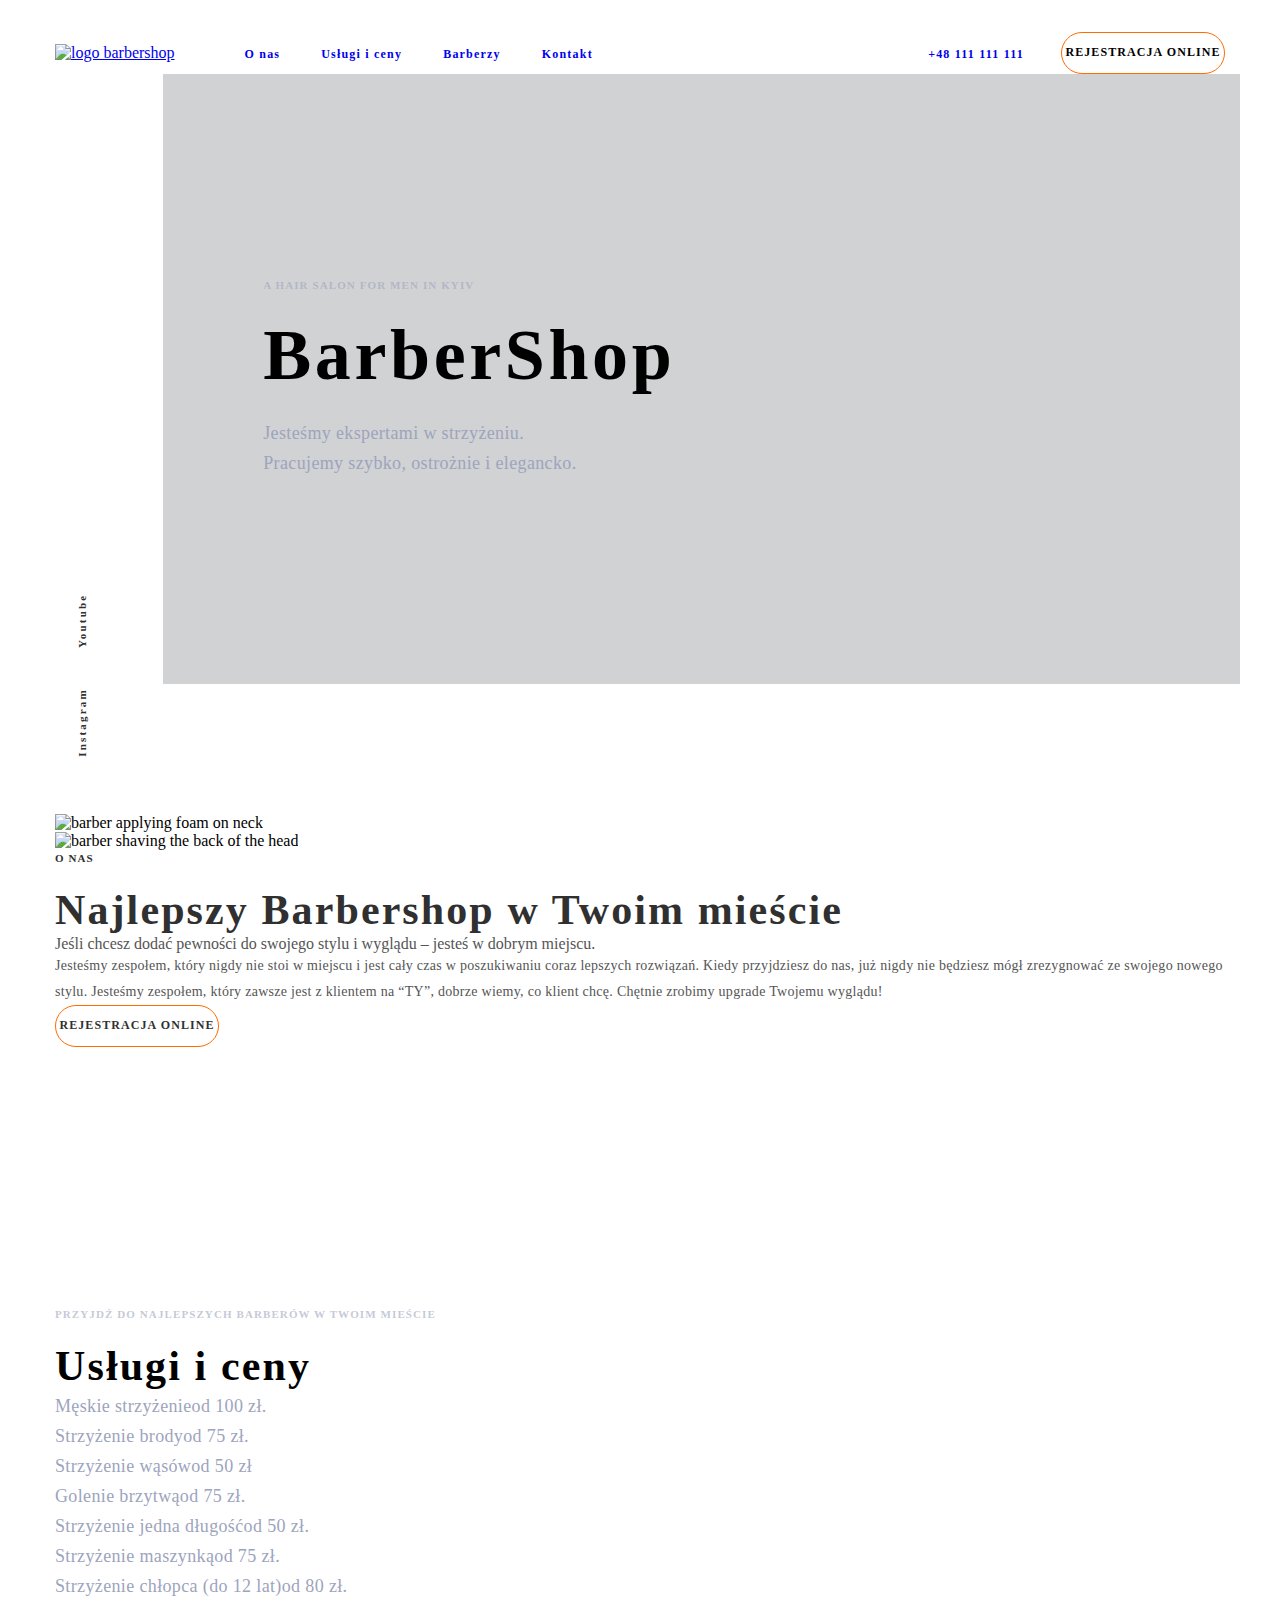
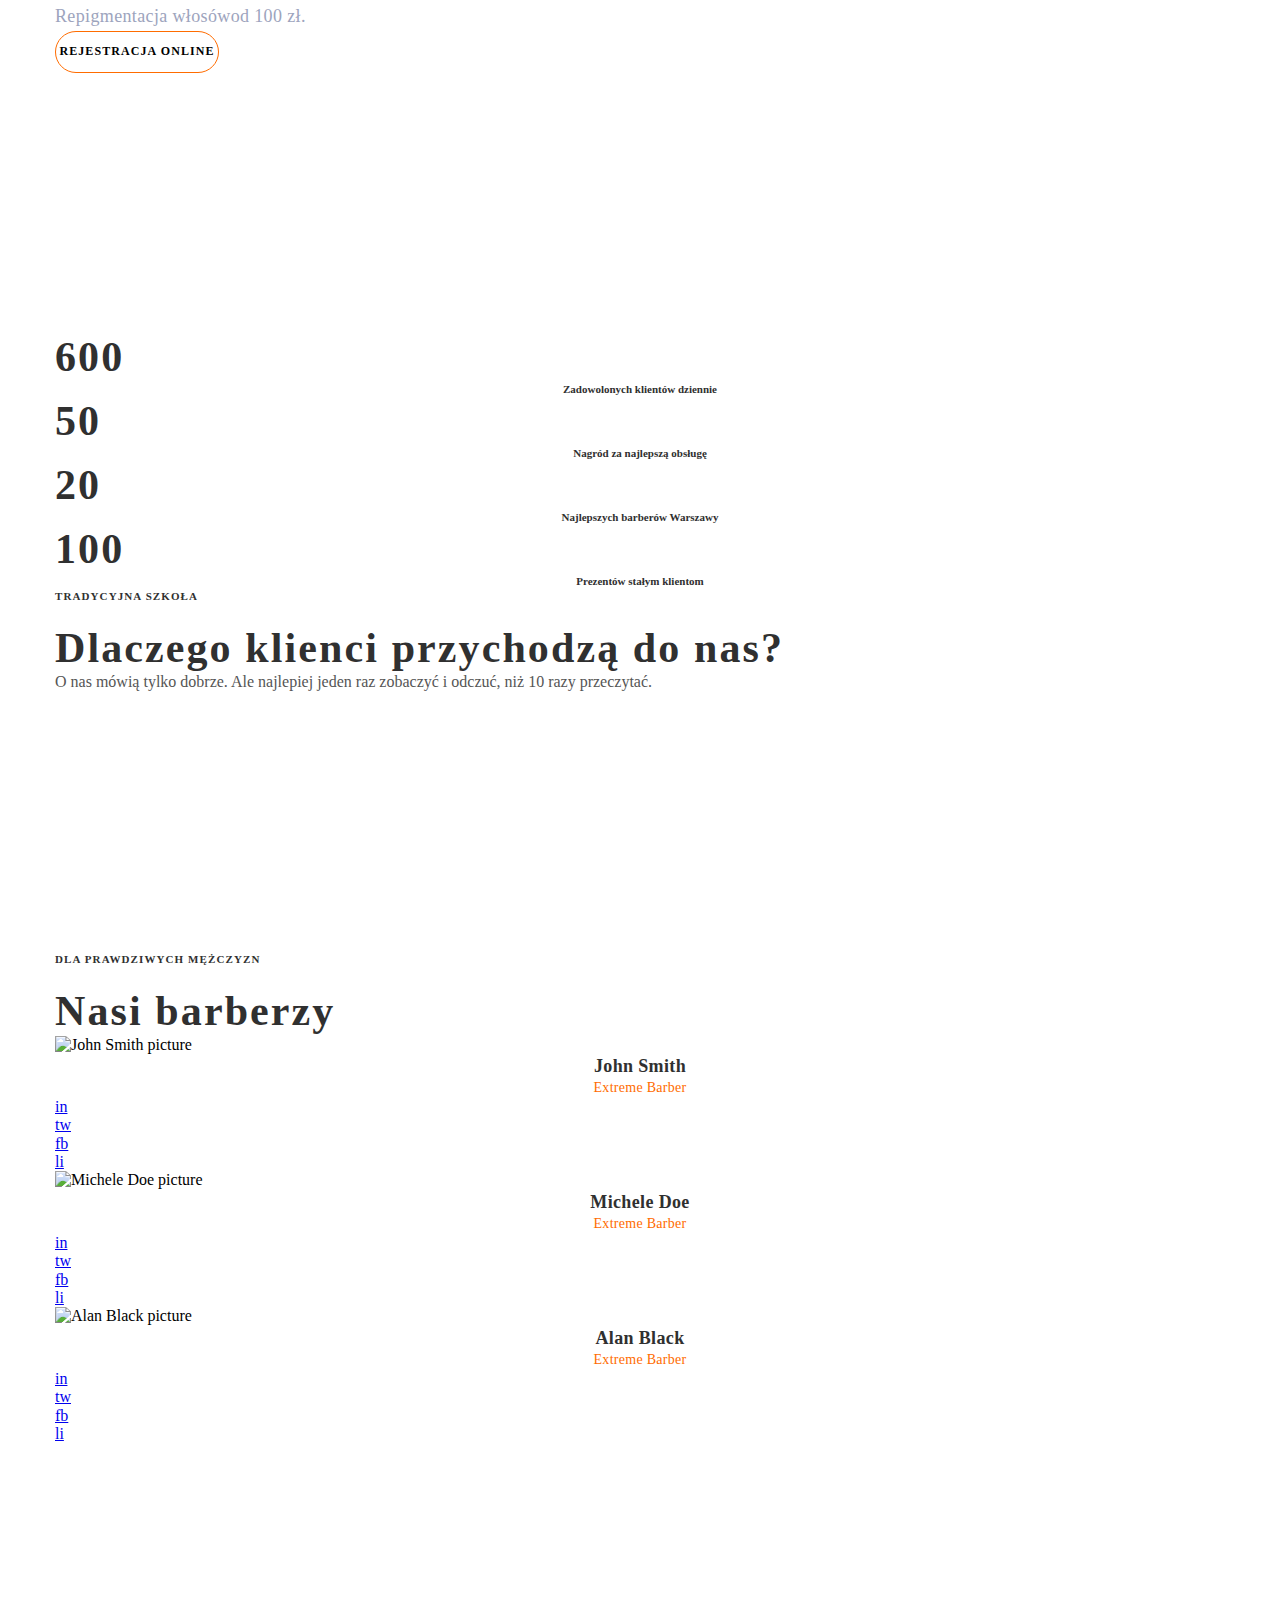
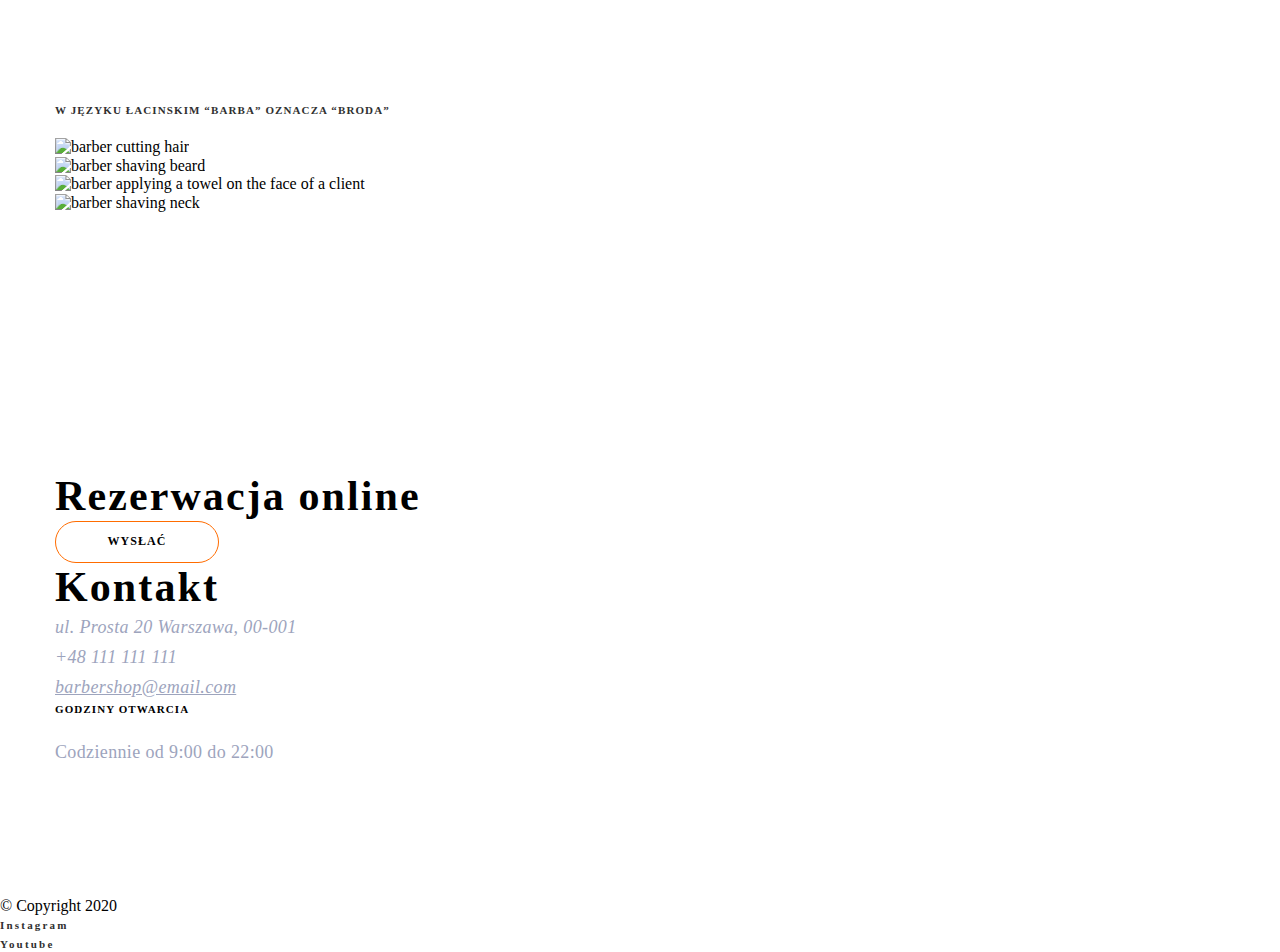
==== index.html @ 96454ddd "beginning arrangements" ====
<!DOCTYPE html>
<html lang="en">
  <head>
    <meta charset="UTF-8" />
    <meta http-equiv="X-UA-Compatible" content="IE=edge" />
    <meta name="viewport" content="width=device-width, initial-scale=1.0" />
    <link
      rel="stylesheet"
      href="https://cdnjs.cloudflare.com/ajax/libs/modern-normalize/1.0.0/modern-normalize.min.css"
    />
    <link rel="stylesheet" href="./css/styles.css" />
    <link rel="preconnect" href="https://fonts.googleapis.com" />
    <link rel="preconnect" href="https://fonts.gstatic.com" crossorigin />
    <link
      href="https://fonts.googleapis.com/css2?family=Open+Sans:wght@400;600;700&family=Raleway:wght@700&display=swap"
      rel="stylesheet"
    />
    <title>Barbershop</title>
  </head>
  <body>
    <header class="header">
      <div class="logo">
        <a href="#"
          ><img
            src="/images/barbershop-logo.jpg"
            alt="logo barbershop"
            width="69"
            height="56"
          />
        </a>
      </div>

      <nav>
        <ul class="navigation-list">
          <li class="navigation-item">
            <a class="navigation-link white" href="#about-us">O nas</a>
          </li>
          <li class="navigation-item">
            <a class="navigation-link white" href="#services-and-prices"
              >Usługi i ceny</a
            >
          </li>
          <li class="navigation-item">
            <a class="navigation-link white" href="#barbers">Barberzy</a>
          </li>
          <li class="navigation-item">
            <a class="navigation-link white" href="#contact">Kontakt</a>
          </li>
        </ul>
      </nav>

      <ul class="header-list">
        <li class="header-list-item">
          <a class="navigation-link white" href="tel:+48111111111"
            >+48 111 111 111</a
          >
        </li>
        <li class="header-list-item">
          <button class="button white" type="button">REJESTRACJA ONLINE</button>
        </li>
      </ul>
    </header>

    <main>
      <!-- HERO -->

      <section class="hero">
        <div class="social-links">
          <ul class="social-links-list">
            <li class="social-links-item">
              <a class="social-link" href="#">Instagram</a>
            </li>
            <li class="social-links-item">
              <a class="social-link" href="#">Youtube</a>
            </li>
          </ul>
        </div>

        <div class="main-section">
          <p class="subtitle see-through">A hair salon for men in Kyiv</p>
          <h1 class="main-title">BarberShop</h1>
          <p class="description dark-theme">
            Jesteśmy ekspertami w strzyżeniu. Pracujemy szybko, ostrożnie i
            elegancko.
          </p>
        </div>
      </section>

      <!-- ABOUT US -->

      <section class="section" id="about-us">
        <div>
          <ul>
            <li>
              <img
                src="./images/img 1.jpg"
                alt="barber applying foam on neck"
                width="270"
                height="445"
              />
            </li>
            <li>
              <img
                src="./images/img 2.jpg"
                alt="barber shaving the back of the head"
                width="270"
                height="445"
              />
            </li>
          </ul>
        </div>

        <div>
          <p class="subtitle light-theme">O NAS</p>
          <h2 class="secondary-title light-theme">
            Najlepszy Barbershop w Twoim mieście
          </h2>
          <p class="descriopion white-theme">
            Jeśli chcesz dodać pewności do swojego stylu i wyglądu – jesteś w
            dobrym miejscu.
          </p>
          <p class="text white-theme">
            Jesteśmy zespołem, który nigdy nie stoi w miejscu i jest cały czas w
            poszukiwaniu coraz lepszych rozwiązań. Kiedy przyjdziesz do nas, już
            nigdy nie będziesz mógł zrezygnować ze swojego nowego stylu.
            Jesteśmy zespołem, który zawsze jest z klientem na “TY”, dobrze
            wiemy, co klient chcę. Chętnie zrobimy upgrade Twojemu wyglądu!
          </p>
          <button class="button light-theme" type="button">
            REJESTRACJA ONLINE
          </button>
        </div>
      </section>

      <!-- SERVICES AND PRICES -->

      <section class="section" id="services-and-prices">
        <p class="subtitle see-through">
          PRZYJDŹ DO NAJLEPSZYCH BARBERÓW W TWOIM MIEŚCIE
        </p>
        <h2 class="secondary-title white">Usługi i ceny</h2>
        <ul>
          <li>
            <span class="description dark-theme">Męskie strzyżenie</span
            ><span class="description dark-theme">od 100 zł.</span>
          </li>
          <li>
            <span class="description dark-theme">Strzyżenie brody</span
            ><span class="description dark-theme">od 75 zł.</span>
          </li>
          <li>
            <span class="description dark-theme">Strzyżenie wąsów</span
            ><span class="description dark-theme">od 50 zł</span>
          </li>
          <li>
            <span class="description dark-theme">Golenie brzytwą</span
            ><span class="description dark-theme">od 75 zł.</span>
          </li>
        </ul>
        <ul>
          <li>
            <span class="description dark-theme">Strzyżenie jedna długość</span
            ><span class="description dark-theme">od 50 zł.</span>
          </li>
          <li>
            <span class="description dark-theme">Strzyżenie maszynką</span
            ><span class="description dark-theme">od 75 zł.</span>
          </li>
          <li>
            <span class="description dark-theme"
              >Strzyżenie chłopca (do 12 lat)</span
            ><span class="description dark-theme">od 80 zł.</span>
          </li>
          <li>
            <span class="description dark-theme">Repigmentacja włosów</span
            ><span class="description dark-theme">od 100 zł.</span>
          </li>
        </ul>
        <button class="button white" type="button">REJESTRACJA ONLINE</button>
      </section>

      <!-- SADISFACTION -->

      <section class="section">
        <div>
          <ul>
            <li>
              <p class="satisfaction-number secondary-title light-theme">600</p>
              <p class="satisfaction-text light-theme">
                Zadowolonych klientów dziennie
              </p>
            </li>
            <li>
              <p class="satisfaction-number secondary-title light-theme">50</p>
              <p class="satisfaction-text light-theme">
                Nagród za najlepszą obsługę
              </p>
            </li>
            <li>
              <p class="satisfaction-number secondary-title light-theme">20</p>
              <p class="satisfaction-text light-theme">
                Najlepszych barberów Warszawy
              </p>
            </li>
            <li>
              <p class="satisfaction-number secondary-title light-theme">100</p>
              <p class="satisfaction-text light-theme">
                Prezentów stałym klientom
              </p>
            </li>
          </ul>
        </div>

        <div>
          <p class="subtitle light-theme">TRADYCYJNA SZKOŁA</p>
          <h2 class="secondary-title light-theme">
            Dlaczego klienci przychodzą do nas?
          </h2>
          <p class="descriopion white-theme">
            O nas mówią tylko dobrze. Ale najlepiej jeden raz zobaczyć i odczuć,
            niż 10 razy przeczytać.
          </p>
        </div>
      </section>

      <!-- OUR BARBERS -->

      <section class="section" id="barbers">
        <p class="subtitle light-theme">Dla prawdziwych mężczyzn</p>
        <h2 class="secondary-title light-theme">Nasi barberzy</h2>
        <ul>
          <li>
            <img src="./images/john smith.jpg" alt="John Smith picture" />
            <h3 class="barber-name light-theme">John Smith</h3>
            <p class="barber-job">Extreme Barber</p>
            <ul>
              <li><a href="#">in</a></li>
              <li><a href="#">tw</a></li>
              <li><a href="#">fb</a></li>
              <li><a href="#">li</a></li>
            </ul>
          </li>
          <li>
            <img src="./images/michele doe.jpg" alt="Michele Doe picture" />
            <h3 class="barber-name light-theme">Michele Doe</h3>
            <p class="barber-job">Extreme Barber</p>
            <ul>
              <li><a href="#">in</a></li>
              <li><a href="#">tw</a></li>
              <li><a href="#">fb</a></li>
              <li><a href="#">li</a></li>
            </ul>
          </li>
          <li>
            <img src="./images/alan black.jpg" alt="Alan Black picture" />
            <h3 class="barber-name light-theme">Alan Black</h3>
            <p class="barber-job">Extreme Barber</p>
            <ul>
              <li><a href="#">in</a></li>
              <li><a href="#">tw</a></li>
              <li><a href="#">fb</a></li>
              <li><a href="#">li</a></li>
            </ul>
          </li>
        </ul>
      </section>

      <!-- GALLERY -->

      <section class="section">
        <p class="subtitle light-theme">
          W języku łacinskim “barba” oznacza “broda”
        </p>
        <ul>
          <li>
            <img src="./images/galleryimg1.jpg" alt="barber cutting hair" />
          </li>
          <li>
            <img src="./images/galleryimg2.jpg" alt="barber shaving beard" />
          </li>
          <li>
            <img
              src="./images/galleryimg3.jpg"
              alt="barber applying a towel on the face of a client"
            />
          </li>
          <li>
            <img src="./images/galleryimg4.jpg" alt="barber shaving neck" />
          </li>
        </ul>
      </section>

      <!-- CONTACT -->

      <section class="section" id="contact">
        <div>
          <h3 class="secondary-title white">Rezerwacja online</h3>
          <button class="button white" type="button">Wysłać</button>
        </div>

        <div>
          <h2 class="secondary-title white">Kontakt</h2>
          <address class="address">
            <ul>
              <li>
                <a
                  class="address-link dark-theme"
                  href="https://goo.gl/maps/ZC3xwpZe529HttPX7"
                  target="_blank"
                  >ul. Prosta 20 Warszawa, 00-001</a
                >
              </li>
              <li>
                <a class="address-link dark-theme" href="tel:+48111111111"
                  >+48 111 111 111</a
                >
              </li>
              <li>
                <a
                  class="address-mail dark-theme"
                  href="mailto:barbershop@email.com"
                  >barbershop@email.com</a
                >
              </li>
            </ul>
          </address>

          <h3 class="subtitle white">Godziny otwarcia</h3>
          <p class="opening-time dark-theme">
            Codziennie od <time datetime="T9:00">9:00</time> do
            <time datetime="T22:00">22:00</time>
          </p>
        </div>
      </section>
    </main>
    <footer>
      <p>&copy Copyright 2020</p>
      <ul>
        <li><a class="social-link" href="#">Instagram</a></li>
        <li><a class="social-link" href="#">Youtube</a></li>
      </ul>
    </footer>
  </body>
</html>
---- css/styles.css ----
:root {
    --main-font: font-family: 'Open Sans',
    sans-serif;
    --headline-font: font-family: 'Raleway',
    sans-serif;
    --brand-color: #FF6C00;
    --dark-theme-color: #9DA4BD;
    --white-theme-color: #555555;
    --bold-color: #303030;
}

body {
    font-family: var(--main-font);
}

ul {
    list-style: none;
    padding: 0;
    margin: 0;
}

h1,
h2,
h3,
h4,
h5,
h6,
p {
    margin: 0;
}

.section {
    padding: 130px 55px;
}

/* ======= COMPONENTS ======= */

.button {
    width: 164px;
    font-weight: 600;
    font-size: 12px;
    line-height: 1.333;
    letter-spacing: 0.09em;
    text-transform: uppercase;
    background-color: transparent;
    border: 1px solid var(--brand-color);
    border-radius: 25px;
    cursor: pointer;
    text-align: center;
    padding: 12px 0;
}

.button:hover,
.button:focus {
    color: #FFFFFF;
    background-color: var(--brand-color);
}

.subtitle {
    font-weight: 600;
    font-size: 11px;
    line-height: 1.364;
    letter-spacing: 0.1em;
    text-transform: uppercase;
    margin-bottom: 20px;
}

.description {
    font-size: 18px;
    line-height: 1.667;
    letter-spacing: 0.02em;
    margin-top: 20px;
}

.secondary-title {
    font-family: var(--headline-font);
    font-weight: 700;
    font-size: 42px;
    line-height: 1.167;
    letter-spacing: 0.05em;
}

.see-through {
    color: #9DA4BD99;
}

.light-theme {
    color: var(--bold-color);
}

.dark-theme {
    color: var(--dark-theme-color);
}

.white-theme {
    color: var(--white-theme-color);
}

.white {
    /* color: #FFFFFF; */
}

/* ======= END COMPONENTS ======= */


/* ======= HEADER ======= */

.header {
    display: flex;
    padding: 32px 55px 0;
    align-items: center;
    /* justify-content: space-between; */
}

.logo {
    margin-right: 70px;
}

.navigation-list,
.header-list {
    display: flex;
    align-items: center;
}

.header-list {
    margin-left: auto;
}

.navigation-item:not(:last-child) {
    margin-right: 41px;
}

.navigation-item:first-child {
    margin-left: auto;
}

.header-list-item:not(:last-child) {
    margin-right: 37px;
}

.navigation-link {
    font-weight: 600;
    font-size: 12px;
    line-height: 1.333;
    letter-spacing: 0.1em;
    text-decoration: none;
    /* color: #FFFFFF; */
}

.navigation-link:hover,
.navigation-link:focus {
    color: var(--brand-color);
}

/* ======= END HEADER ======= */


/* ======= HERO ======= */

.hero {
    display: flex;
}

.main-section {
    flex-grow: 1;
    padding-top: 204px;
    padding-bottom: 206px;
    padding-left: 100px;
    margin-right: 40px;
    justify-self: stretch;
    background-color: #191C2633;
}

.social-links {
    display: flex;
}

.social-links-list {
    display: flex;
    transform: rotate(-90deg);
    align-self: flex-end;
}

.social-links-item:not(:last-child) {
    margin-right: 40px;
}

.social-link {
    font-weight: 600;
    font-size: 11px;
    line-height: 1.364;
    letter-spacing: 0.2em;
    color: var(--bold-color);
    text-decoration: none;
}

.social-link:hover,
.social-link:focus {
    color: var(--brand-color);
}

.main-title {
    font-family: var(--headline-font);
    font-weight: 700;
    font-size: 72px;
    line-height: 1.181;
    letter-spacing: 0.05em;   
    /* color: #FFFFFF; */
}

.main-section .description {
    width: 343px;
}

/* ======= END HERO ======= */


/* ======= ABOUT US ======= */

.text {
    font-size: 14px;
    line-height:1.857;
    letter-spacing: 0.02em;
}

/* ======= END ABOUT US ======= */


/* ======= SERVICES AND PRICES ======= */
/* ======= END SERVICES AND PRICES ======= */


/* ======= SADISFACTION ======= */

.satisfaction-number {
    font-family: var(--main-font);
}

.satisfaction-text {
    font-weight: 600;
    font-size: 11px;
    line-height: 1.364;
    text-align: center;
}

/* ======= END SADISFACTION ======= */


/* ======= OUR BARBERS ======= */

.barber-name {
    font-size: 18px;
    line-height: 1.389;
    text-align: center;
    letter-spacing: 0.02em;
}

.barber-job {
    font-size: 14px;
    line-height: 1.357;
    text-align: center;
    letter-spacing: 0.02em;
    color: var(--brand-color);
}

/* ======= END OUR BARBERS ======= */


/* ======= GALLERY ======= */
/* ======= END GALLERY ======= */


/* ======= CONTACT ======= */

.address {
    font-family: var(--main-font);
}

.address-link {
    text-decoration: none;
}

.address-link,
.address-mail,
.opening-time {
    font-size: 18px;
    line-height: 1.667;
    letter-spacing: 0.02em;
}

/* ======= END CONTACT ======= */
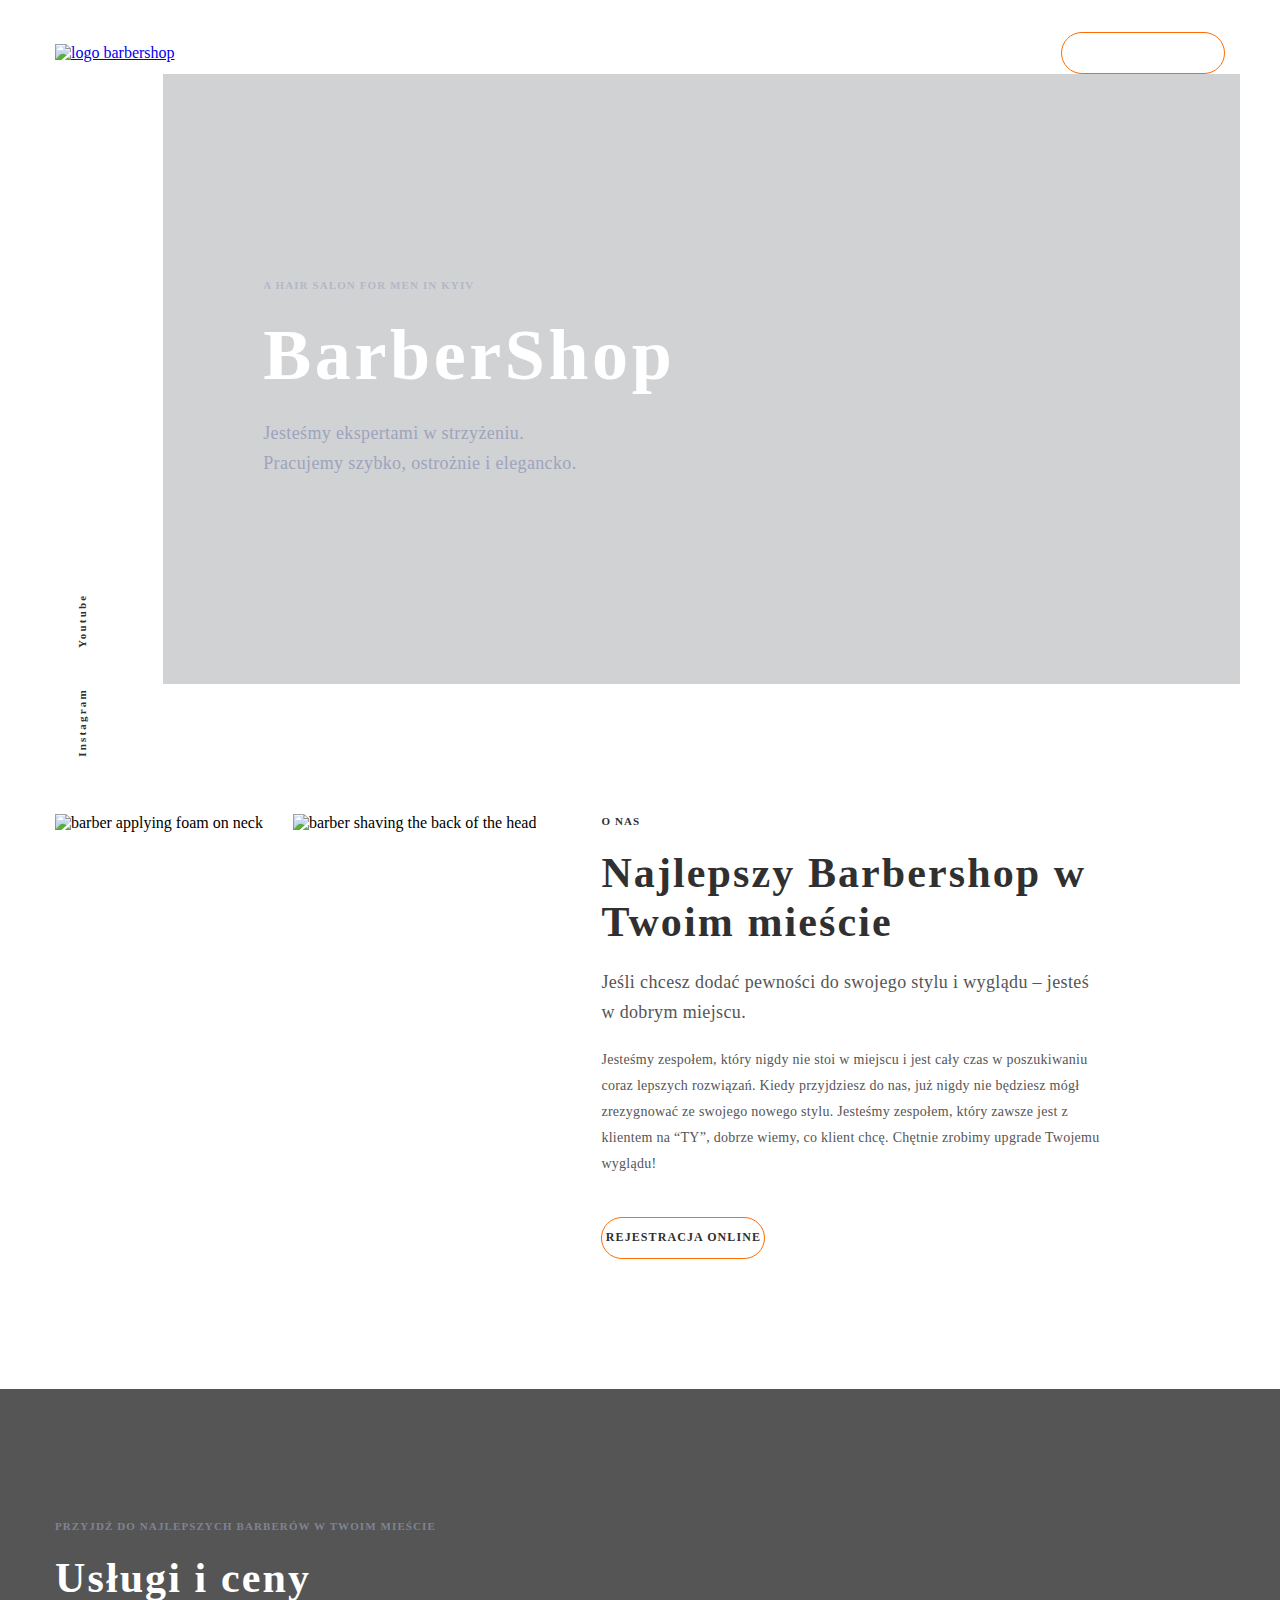
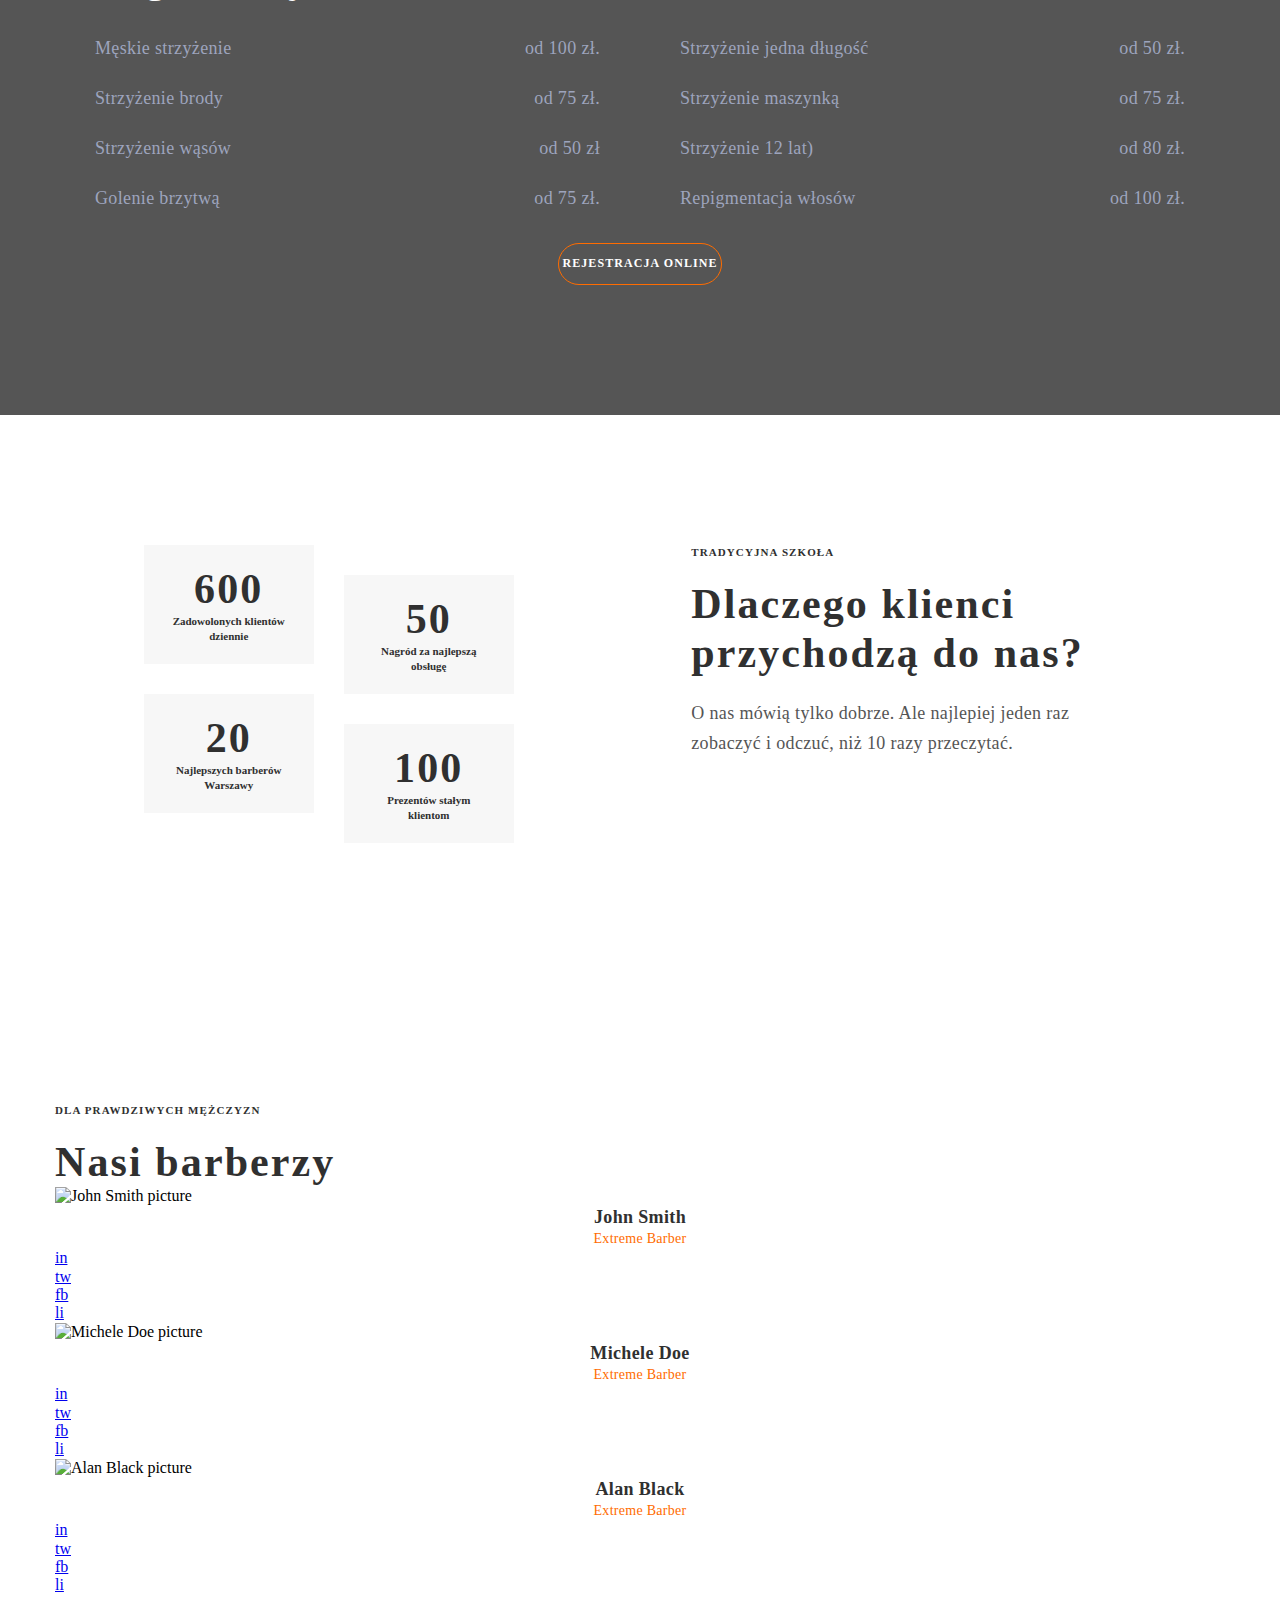
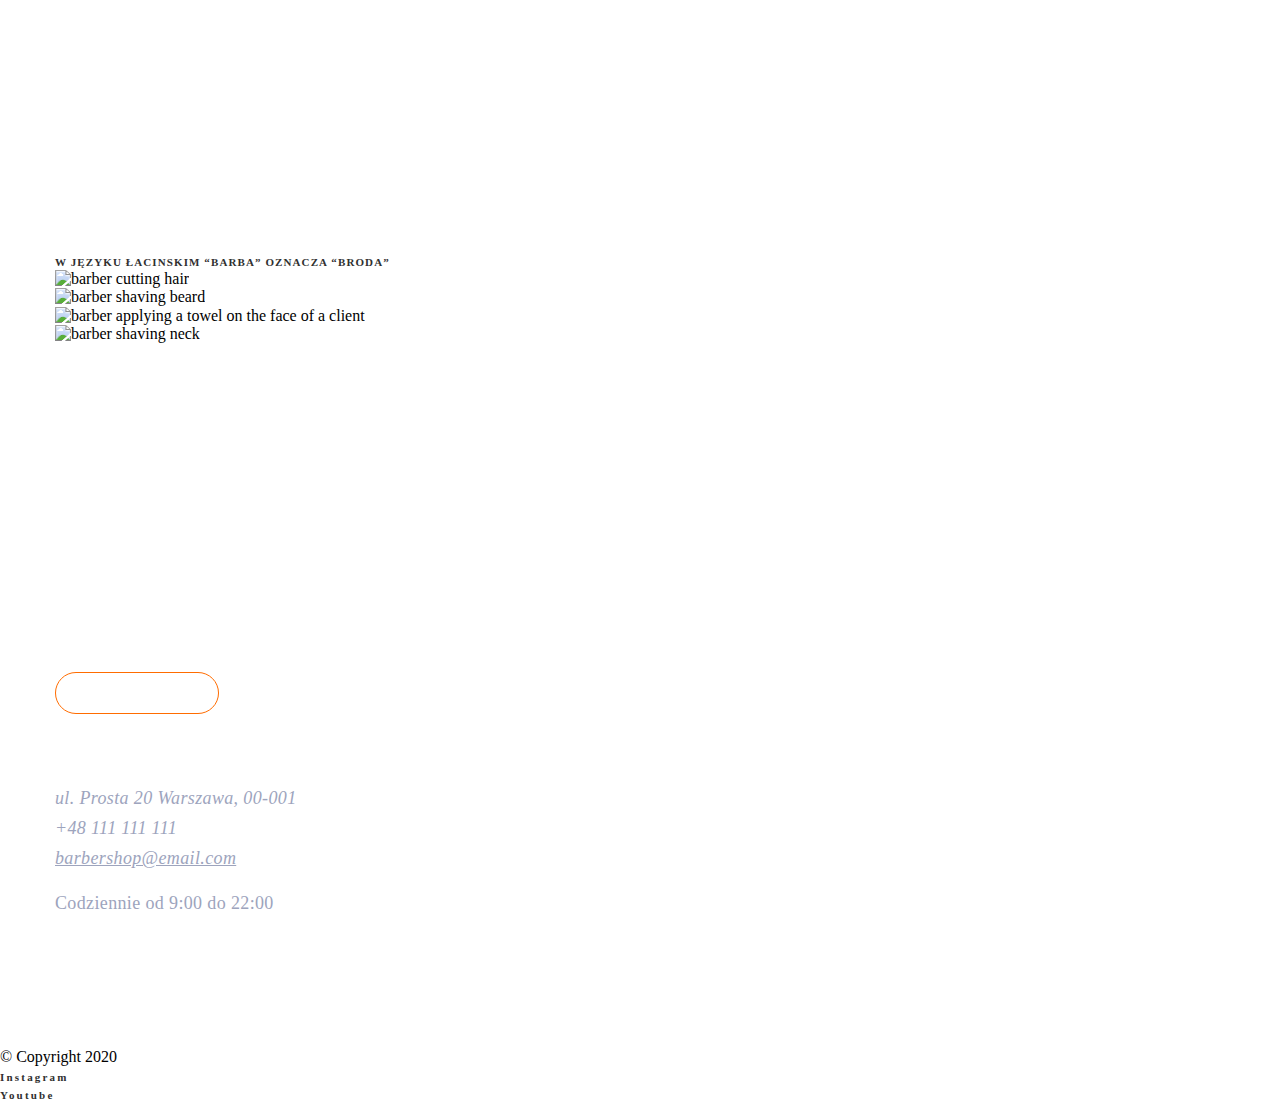
==== commit cb06a335: "flexbox continuation" ====
--- a/index.html
+++ b/index.html
@@ -88,10 +88,10 @@
 
       <!-- ABOUT US -->
 
-      <section class="section" id="about-us">
+      <section class="about-us section" id="about-us">
         <div>
-          <ul>
-            <li>
+          <ul class="about-us-image-list">
+            <li class="about-us-image-item">
               <img
                 src="./images/img 1.jpg"
                 alt="barber applying foam on neck"
@@ -99,7 +99,7 @@
                 height="445"
               />
             </li>
-            <li>
+            <li class="about-us-image-item">
               <img
                 src="./images/img 2.jpg"
                 alt="barber shaving the back of the head"
@@ -110,12 +110,12 @@
           </ul>
         </div>
 
-        <div>
+        <div class="about-us-right">
           <p class="subtitle light-theme">O NAS</p>
           <h2 class="secondary-title light-theme">
             Najlepszy Barbershop w Twoim mieście
           </h2>
-          <p class="descriopion white-theme">
+          <p class="description white-theme">
             Jeśli chcesz dodać pewności do swojego stylu i wyglądu – jesteś w
             dobrym miejscu.
           </p>
@@ -134,76 +134,79 @@
 
       <!-- SERVICES AND PRICES -->
 
-      <section class="section" id="services-and-prices">
+      <section class="services-and-prices section" id="services-and-prices">
         <p class="subtitle see-through">
           PRZYJDŹ DO NAJLEPSZYCH BARBERÓW W TWOIM MIEŚCIE
         </p>
         <h2 class="secondary-title white">Usługi i ceny</h2>
-        <ul>
-          <li>
-            <span class="description dark-theme">Męskie strzyżenie</span
-            ><span class="description dark-theme">od 100 zł.</span>
-          </li>
-          <li>
-            <span class="description dark-theme">Strzyżenie brody</span
-            ><span class="description dark-theme">od 75 zł.</span>
-          </li>
-          <li>
-            <span class="description dark-theme">Strzyżenie wąsów</span
-            ><span class="description dark-theme">od 50 zł</span>
-          </li>
-          <li>
-            <span class="description dark-theme">Golenie brzytwą</span
-            ><span class="description dark-theme">od 75 zł.</span>
-          </li>
-        </ul>
-        <ul>
-          <li>
-            <span class="description dark-theme">Strzyżenie jedna długość</span
-            ><span class="description dark-theme">od 50 zł.</span>
-          </li>
-          <li>
-            <span class="description dark-theme">Strzyżenie maszynką</span
-            ><span class="description dark-theme">od 75 zł.</span>
-          </li>
-          <li>
-            <span class="description dark-theme"
-              >Strzyżenie chłopca (do 12 lat)</span
-            ><span class="description dark-theme">od 80 zł.</span>
-          </li>
-          <li>
-            <span class="description dark-theme">Repigmentacja włosów</span
-            ><span class="description dark-theme">od 100 zł.</span>
-          </li>
-        </ul>
-        <button class="button white" type="button">REJESTRACJA ONLINE</button>
+        <div class="services-and-prices-lists">
+          <ul class="services-and-prices-list-left">
+            <li class="services-and-prices-item">
+              <span class="service dark-theme">Męskie strzyżenie</span
+              ><span class="price dark-theme">od 100 zł.</span>
+            </li>
+            <li class="services-and-prices-item">
+              <span class="service dark-theme">Strzyżenie brody</span
+              ><span class="price dark-theme">od 75 zł.</span>
+            </li>
+            <li class="services-and-prices-item">
+              <span class="service dark-theme">Strzyżenie wąsów</span
+              ><span class="price dark-theme">od 50 zł</span>
+            </li>
+            <li class="services-and-prices-item">
+              <span class="service dark-theme">Golenie brzytwą</span
+              ><span class="price dark-theme">od 75 zł.</span>
+            </li>
+          </ul>
+          <ul class="services-and-prices-list-right">
+            <li class="services-and-prices-item">
+              <span class="service dark-theme">Strzyżenie jedna długość</span
+              ><span class="price dark-theme">od 50 zł.</span>
+            </li>
+            <li class="services-and-prices-item">
+              <span class="service dark-theme">Strzyżenie maszynką</span
+              ><span class="price dark-theme">od 75 zł.</span>
+            </li>
+            <li class="services-and-prices-item">
+              <span class="service dark-theme">Strzyżenie 12 lat)</span
+              ><span class="price dark-theme">od 80 zł.</span>
+            </li>
+            <li class="services-and-prices-item">
+              <span class="service dark-theme">Repigmentacja włosów</span
+              ><span class="price dark-theme">od 100 zł.</span>
+            </li>
+          </ul>
+        </div>
+        <div class="services-and-prices-btn-box">
+        <button class="services-and-prices-btn button white" type="button">REJESTRACJA ONLINE</button>
+      </div>
       </section>
 
       <!-- SADISFACTION -->
 
-      <section class="section">
+      <section class="satisfaction section">
         <div>
-          <ul>
-            <li>
-              <p class="satisfaction-number secondary-title light-theme">600</p>
+          <ul class="satisfaction-list">
+            <li class="satisfaction-item">
+              <p class="satisfaction-number light-theme">600</p>
               <p class="satisfaction-text light-theme">
                 Zadowolonych klientów dziennie
               </p>
             </li>
-            <li>
-              <p class="satisfaction-number secondary-title light-theme">50</p>
+            <li class="satisfaction-item">
+              <p class="satisfaction-number light-theme">50</p>
               <p class="satisfaction-text light-theme">
                 Nagród za najlepszą obsługę
               </p>
             </li>
-            <li>
-              <p class="satisfaction-number secondary-title light-theme">20</p>
+            <li class="satisfaction-item">
+              <p class="satisfaction-number light-theme">20</p>
               <p class="satisfaction-text light-theme">
                 Najlepszych barberów Warszawy
               </p>
             </li>
-            <li>
-              <p class="satisfaction-number secondary-title light-theme">100</p>
+            <li class="satisfaction-item">
+              <p class="satisfaction-number light-theme">100</p>
               <p class="satisfaction-text light-theme">
                 Prezentów stałym klientom
               </p>
@@ -211,12 +214,12 @@
           </ul>
         </div>
 
-        <div>
+        <div class="satisfaction-right">
           <p class="subtitle light-theme">TRADYCYJNA SZKOŁA</p>
           <h2 class="secondary-title light-theme">
             Dlaczego klienci przychodzą do nas?
           </h2>
-          <p class="descriopion white-theme">
+          <p class="description white-theme">
             O nas mówią tylko dobrze. Ale najlepiej jeden raz zobaczyć i odczuć,
             niż 10 razy przeczytać.
           </p>
--- a/css/styles.css
+++ b/css/styles.css
@@ -62,17 +62,22 @@
     line-height: 1.364;
     letter-spacing: 0.1em;
     text-transform: uppercase;
-    margin-bottom: 20px;
 }
 
 .description {
+        margin-top: 20px;
+}
+
+.description,
+.service,
+.price {
     font-size: 18px;
     line-height: 1.667;
     letter-spacing: 0.02em;
-    margin-top: 20px;
-}
-
-.secondary-title {
+}
+
+.secondary-title,
+.satisfaction-number {
     font-family: var(--headline-font);
     font-weight: 700;
     font-size: 42px;
@@ -80,6 +85,10 @@
     letter-spacing: 0.05em;
 }
 
+.secondary-title {
+     margin-top: 20px;
+}
+
 .see-through {
     color: #9DA4BD99;
 }
@@ -97,7 +106,7 @@
 }
 
 .white {
-    /* color: #FFFFFF; */
+    color: #FFFFFF;
 }
 
 /* ======= END COMPONENTS ======= */
@@ -205,7 +214,8 @@
     font-size: 72px;
     line-height: 1.181;
     letter-spacing: 0.05em;   
-    /* color: #FFFFFF; */
+    color: #FFFFFF;
+    margin-top: 20px;
 }
 
 .main-section .description {
@@ -216,24 +226,109 @@
 
 
 /* ======= ABOUT US ======= */
+
+.about-us {
+    display: flex;
+}
+
+.about-us-image-list {
+    display: flex;
+}
+
+.about-us-image-item:first-child {
+    padding-right: 30px;
+}
+
+.about-us-image-item:last-child {
+    padding-right: 65px;
+}
+
+.about-us-right {
+    max-width: 500px;
+    margin-right: 36px;
+}
 
 .text {
     font-size: 14px;
     line-height:1.857;
     letter-spacing: 0.02em;
+    margin-top: 20px;
+    margin-bottom: 40px;
 }
 
 /* ======= END ABOUT US ======= */
 
 
 /* ======= SERVICES AND PRICES ======= */
+
+.services-and-prices {
+    background-color: #555555;
+}
+
+.services-and-prices-lists {
+    display: flex;
+}
+
+.services-and-prices-list-left,
+.services-and-prices-list-right {
+    padding: 30px 40px;
+    flex-basis: 50%;
+}
+
+.services-and-prices-item {
+    display: flex;
+    justify-content: space-between;
+}
+
+.services-and-prices-item:not(:last-child) {
+padding-bottom: 20px;
+}
+
+.services-and-prices-btn-box {
+    display: flex;
+    justify-content: center;
+}
+
 /* ======= END SERVICES AND PRICES ======= */
 
 
 /* ======= SADISFACTION ======= */
+
+.satisfaction {
+    display: flex;
+    justify-content: space-around;
+}
+
+.satisfaction-list {
+    max-width: 370px;
+    display: flex;
+    flex-wrap: wrap;
+}
+
+.satisfaction-item {
+    display: flex;
+    flex-direction: column;
+    width: 170px;
+    padding: 20px 24px;
+    align-items: center;
+    background-color: #F7F7F7;
+}
+
+.satisfaction-item:nth-child(odd) {
+    margin-right: 30px;
+    margin-bottom: 30px;
+}
+
+.satisfaction-item:nth-child(even) {
+    margin-top: 30px;
+}
 
 .satisfaction-number {
     font-family: var(--main-font);
+}
+
+.satisfaction-right {
+    max-width: 445px;
 }
 
 .satisfaction-text {
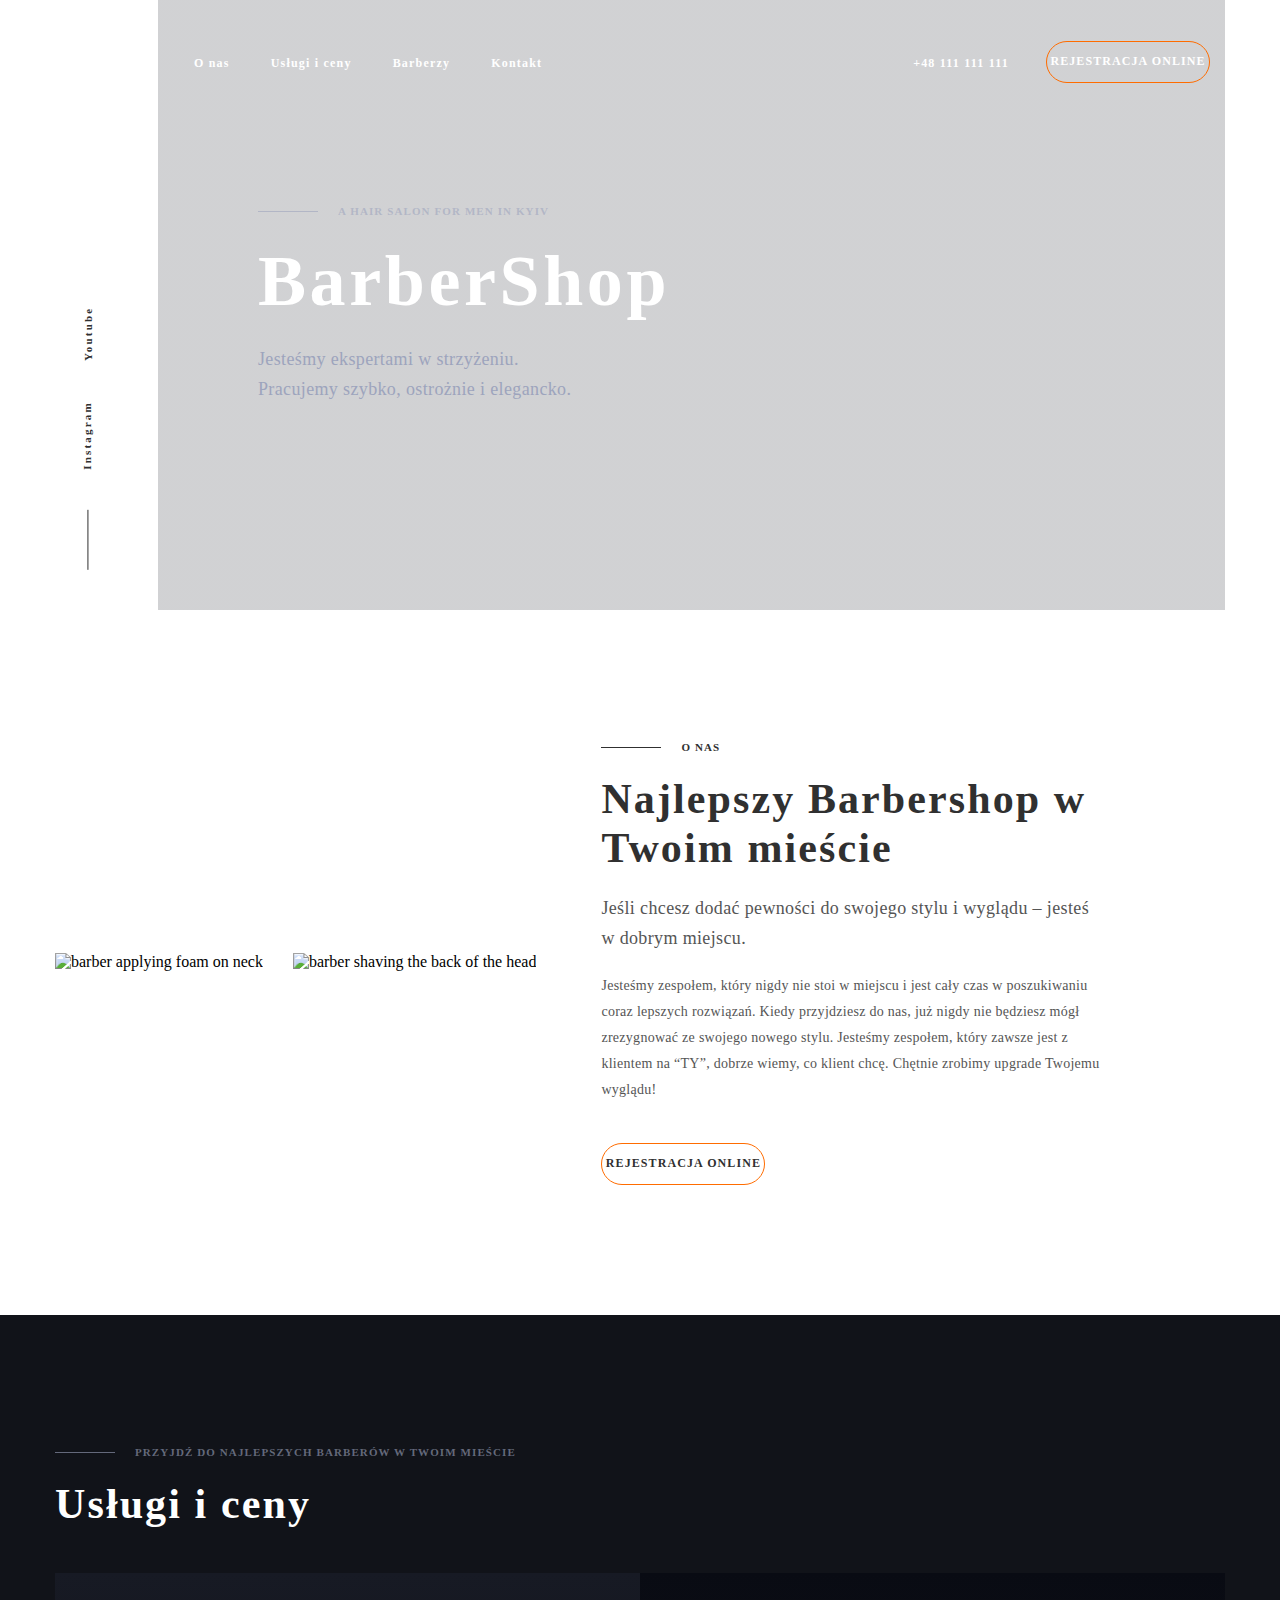
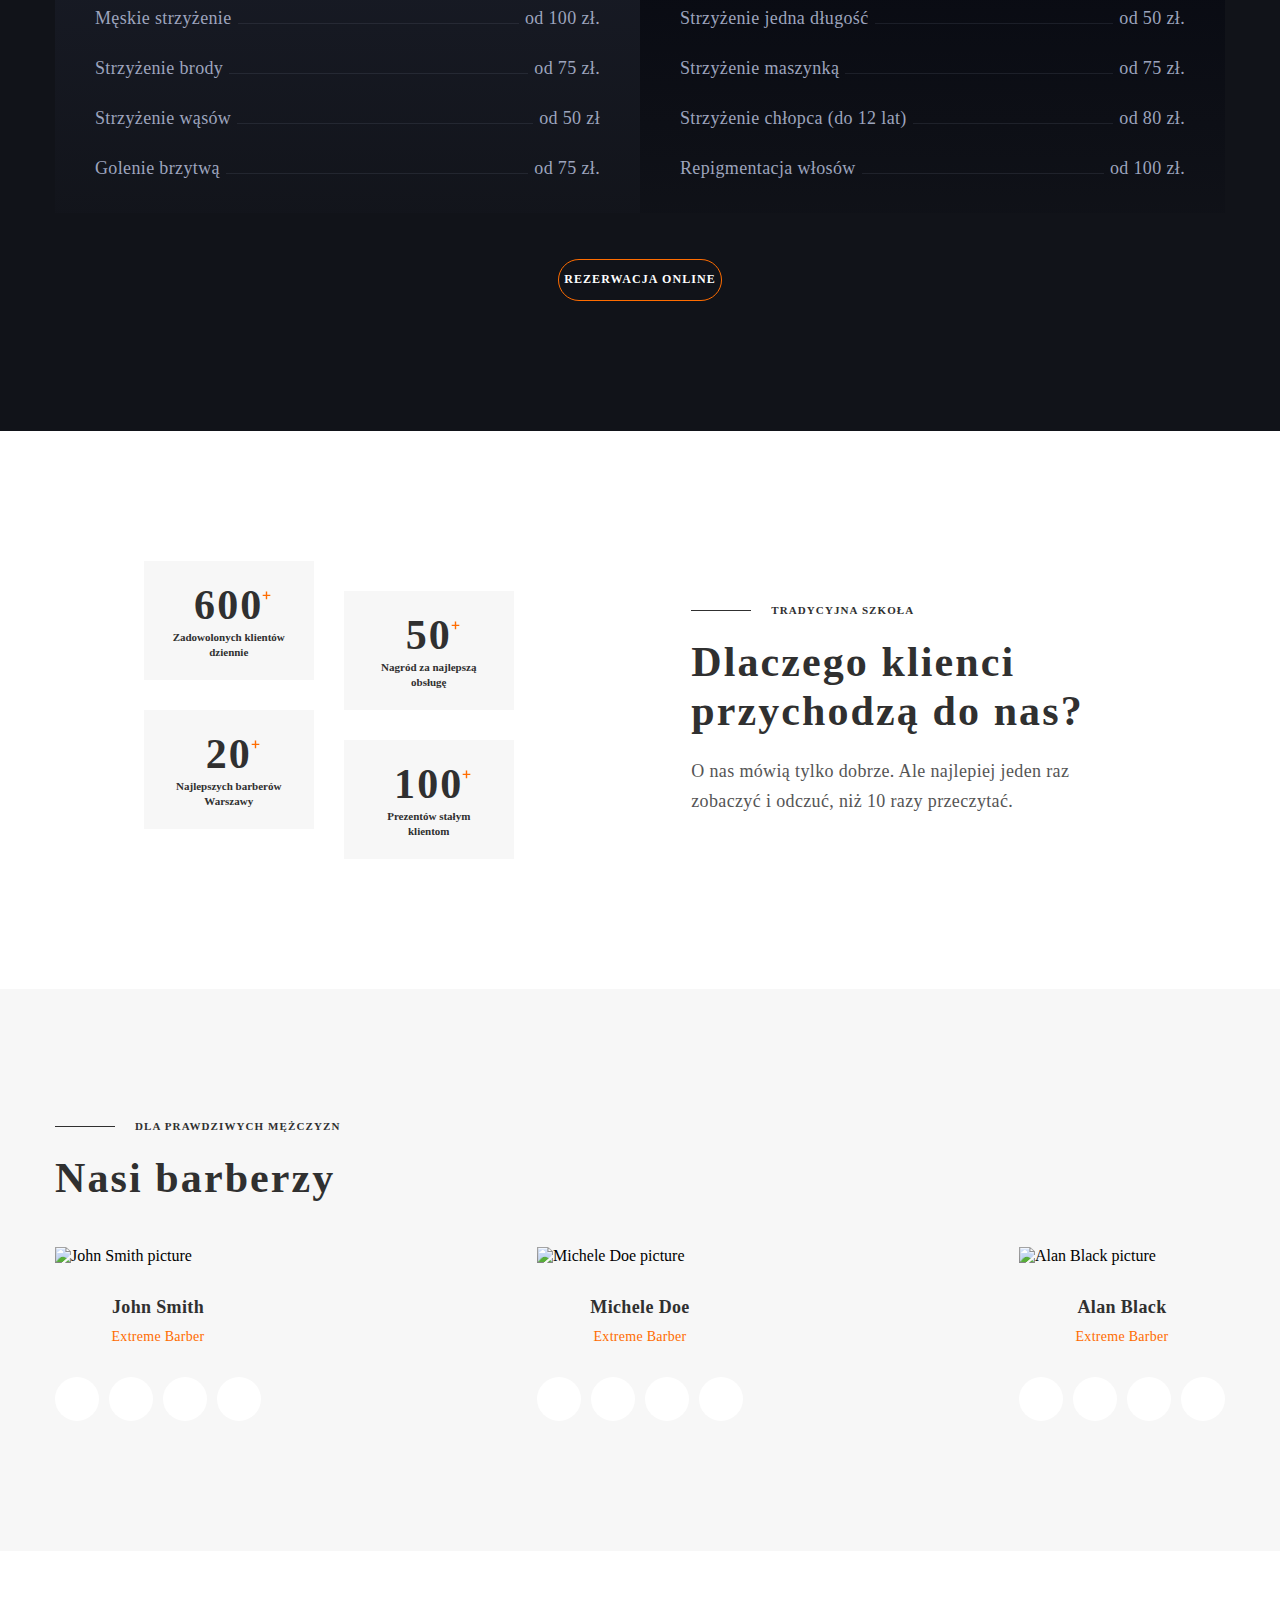
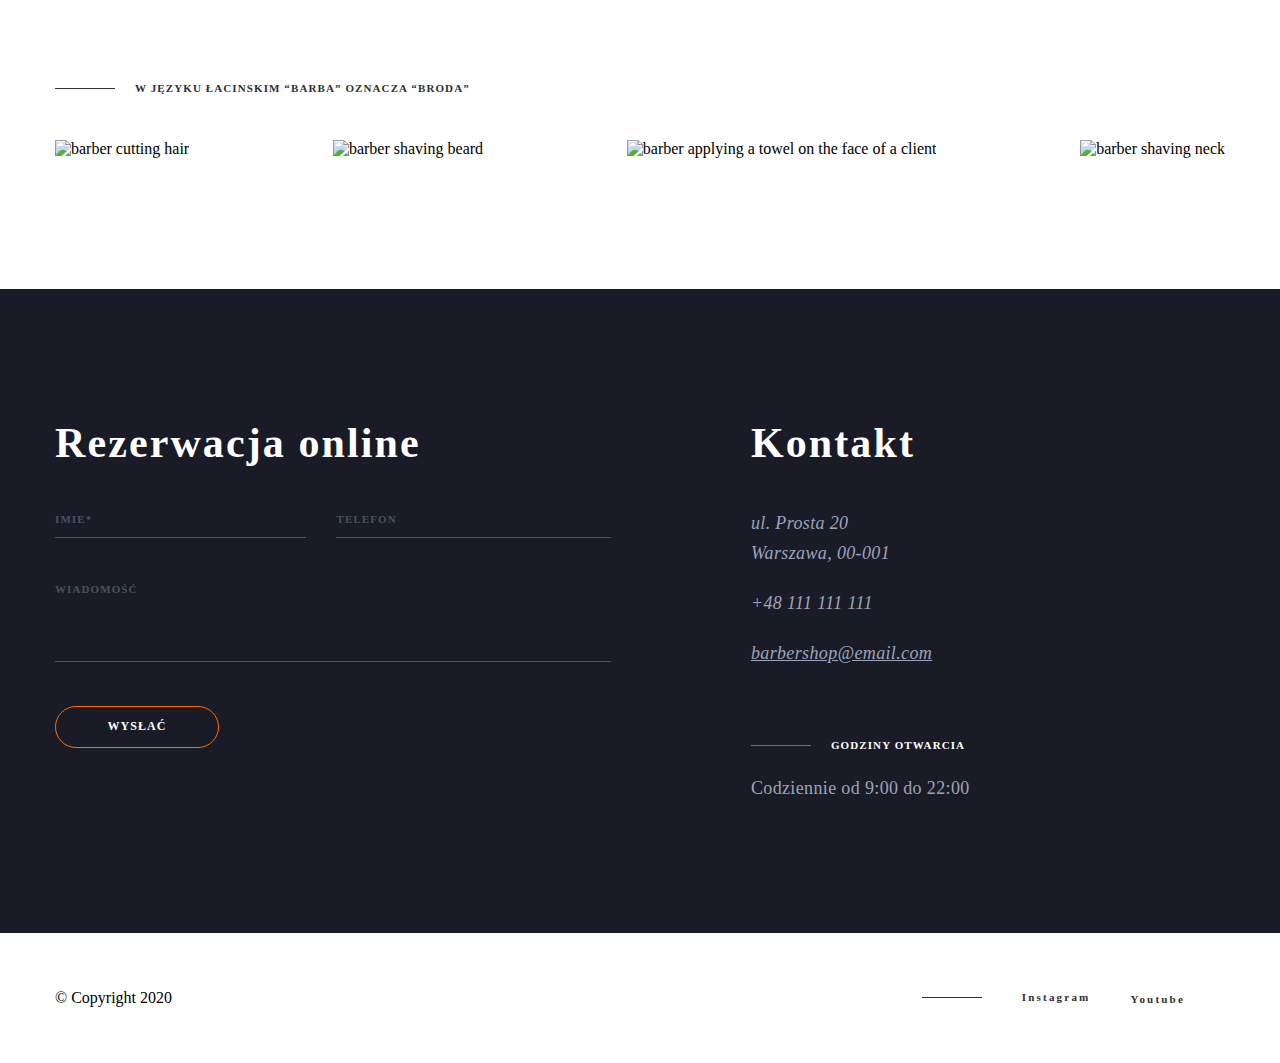
==== commit 5fef3b6d: "forms first" ====
--- a/index.html
+++ b/index.html
@@ -19,329 +19,523 @@
   </head>
   <body>
     <header class="header">
-      <div class="logo">
-        <a href="#"
-          ><img
-            src="/images/barbershop-logo.jpg"
-            alt="logo barbershop"
-            width="69"
-            height="56"
-          />
-        </a>
-      </div>
-
-      <nav>
-        <ul class="navigation-list">
-          <li class="navigation-item">
-            <a class="navigation-link white" href="#about-us">O nas</a>
-          </li>
-          <li class="navigation-item">
-            <a class="navigation-link white" href="#services-and-prices"
-              >Usługi i ceny</a
+      <div class="container">
+        <div class="logo">
+          <a href="#">
+            <svg class="logo-icon" width="69" height="56">
+              <use href="./images/icons.svg#icon-Logo"></use>
+            </svg>
+          </a>
+        </div>
+
+        <nav>
+          <ul class="navigation-list">
+            <li class="navigation-item">
+              <a class="navigation-link white" href="#about-us">O nas</a>
+            </li>
+            <li class="navigation-item">
+              <a class="navigation-link white" href="#services-and-prices"
+                >Usługi i ceny</a
+              >
+            </li>
+            <li class="navigation-item">
+              <a class="navigation-link white" href="#barbers">Barberzy</a>
+            </li>
+            <li class="navigation-item">
+              <a class="navigation-link white" href="#contact">Kontakt</a>
+            </li>
+          </ul>
+        </nav>
+
+        <ul class="header-list">
+          <li class="header-list-item">
+            <a class="navigation-link white" href="tel:+48111111111"
+              >+48 111 111 111</a
             >
           </li>
-          <li class="navigation-item">
-            <a class="navigation-link white" href="#barbers">Barberzy</a>
-          </li>
-          <li class="navigation-item">
-            <a class="navigation-link white" href="#contact">Kontakt</a>
+          <li class="header-list-item">
+            <button class="button white" type="button" data-modal-open>
+              REJESTRACJA ONLINE
+            </button>
           </li>
         </ul>
-      </nav>
-
-      <ul class="header-list">
-        <li class="header-list-item">
-          <a class="navigation-link white" href="tel:+48111111111"
-            >+48 111 111 111</a
-          >
-        </li>
-        <li class="header-list-item">
-          <button class="button white" type="button">REJESTRACJA ONLINE</button>
-        </li>
-      </ul>
+      </div>
     </header>
 
     <main>
       <!-- HERO -->
 
       <section class="hero">
-        <div class="social-links">
-          <ul class="social-links-list">
-            <li class="social-links-item">
-              <a class="social-link" href="#">Instagram</a>
-            </li>
-            <li class="social-links-item">
-              <a class="social-link" href="#">Youtube</a>
+        <div class="container">
+          <div class="social-links">
+            <ul class="social-links-list">
+              <li class="social-links-item line-dark">
+                <a class="social-link" href="#">Instagram</a>
+              </li>
+              <li class="social-links-item">
+                <a class="social-link" href="#">Youtube</a>
+              </li>
+            </ul>
+          </div>
+
+          <div class="main-section">
+            <p class="subtitle see-through line-light">
+              A hair salon for men in Kyiv
+            </p>
+            <h1 class="main-title">BarberShop</h1>
+            <p class="description dark-theme">
+              Jesteśmy ekspertami w strzyżeniu. Pracujemy szybko, ostrożnie i
+              elegancko.
+            </p>
+          </div>
+        </div>
+      </section>
+
+      <!-- ABOUT US -->
+
+      <section class="about-us section" id="about-us">
+        <div class="container">
+          <div>
+            <ul class="about-us-image-list">
+              <li class="about-us-image-item">
+                <img
+                  src="./images/img 1.jpg"
+                  alt="barber applying foam on neck"
+                  width="270"
+                  height="445"
+                />
+              </li>
+              <li class="about-us-image-item">
+                <img
+                  src="./images/img 2.jpg"
+                  alt="barber shaving the back of the head"
+                  width="270"
+                  height="445"
+                />
+              </li>
+            </ul>
+          </div>
+
+          <div class="about-us-right">
+            <p class="subtitle light-theme line-dark">O NAS</p>
+            <h2 class="secondary-title light-theme">
+              Najlepszy Barbershop w Twoim mieście
+            </h2>
+            <p class="description white-theme">
+              Jeśli chcesz dodać pewności do swojego stylu i wyglądu – jesteś w
+              dobrym miejscu.
+            </p>
+            <p class="text white-theme">
+              Jesteśmy zespołem, który nigdy nie stoi w miejscu i jest cały czas
+              w poszukiwaniu coraz lepszych rozwiązań. Kiedy przyjdziesz do nas,
+              już nigdy nie będziesz mógł zrezygnować ze swojego nowego stylu.
+              Jesteśmy zespołem, który zawsze jest z klientem na “TY”, dobrze
+              wiemy, co klient chcę. Chętnie zrobimy upgrade Twojemu wyglądu!
+            </p>
+            <button class="button light-theme" type="button" data-modal-open>
+              REJESTRACJA ONLINE
+            </button>
+          </div>
+        </div>
+      </section>
+
+      <!-- SERVICES AND PRICES -->
+
+      <section class="services-and-prices section" id="services-and-prices">
+        <div class="container">
+          <p class="subtitle see-through line-light">
+            PRZYJDŹ DO NAJLEPSZYCH BARBERÓW W TWOIM MIEŚCIE
+          </p>
+          <h2 class="secondary-title white">Usługi i ceny</h2>
+          <div class="services-and-prices-lists">
+            <ul class="services-and-prices-list-left">
+              <li class="services-and-prices-item">
+                <span class="service dark-theme">Męskie strzyżenie</span
+                ><span class="service-line"></span
+                ><span class="price dark-theme">od 100 zł.</span>
+              </li>
+              <li class="services-and-prices-item">
+                <span class="service dark-theme">Strzyżenie brody</span
+                ><span class="service-line"></span
+                ><span class="price dark-theme">od 75 zł.</span>
+              </li>
+              <li class="services-and-prices-item">
+                <span class="service dark-theme">Strzyżenie wąsów</span
+                ><span class="service-line"></span
+                ><span class="price dark-theme">od 50 zł</span>
+              </li>
+              <li class="services-and-prices-item">
+                <span class="service dark-theme">Golenie brzytwą</span
+                ><span class="service-line"></span
+                ><span class="price dark-theme">od 75 zł.</span>
+              </li>
+            </ul>
+            <ul class="services-and-prices-list-right">
+              <li class="services-and-prices-item">
+                <span class="service dark-theme">Strzyżenie jedna długość</span
+                ><span class="service-line"></span
+                ><span class="price dark-theme">od 50 zł.</span>
+              </li>
+              <li class="services-and-prices-item">
+                <span class="service dark-theme">Strzyżenie maszynką</span
+                ><span class="service-line"></span
+                ><span class="price dark-theme">od 75 zł.</span>
+              </li>
+              <li class="services-and-prices-item">
+                <span class="service dark-theme"
+                  >Strzyżenie chłopca (do 12 lat)</span
+                ><span class="service-line"></span
+                ><span class="price dark-theme">od 80 zł.</span>
+              </li>
+              <li class="services-and-prices-item">
+                <span class="service dark-theme">Repigmentacja włosów</span
+                ><span class="service-line"></span
+                ><span class="price dark-theme">od 100 zł.</span>
+              </li>
+            </ul>
+          </div>
+          <div class="services-and-prices-btn-box">
+            <a href="#contact">
+              <button
+                class="services-and-prices-btn button white"
+                type="button"
+              >
+                REZERWACJA ONLINE
+              </button></a
+            >
+          </div>
+        </div>
+      </section>
+
+      <!-- SADISFACTION -->
+
+      <section class="satisfaction section">
+        <div class="container">
+          <div>
+            <ul class="satisfaction-list">
+              <li class="satisfaction-item">
+                <p class="satisfaction-number light-theme">600</p>
+                <p class="satisfaction-text light-theme">
+                  Zadowolonych klientów dziennie
+                </p>
+              </li>
+              <li class="satisfaction-item">
+                <p class="satisfaction-number light-theme">50</p>
+                <p class="satisfaction-text light-theme">
+                  Nagród za najlepszą obsługę
+                </p>
+              </li>
+              <li class="satisfaction-item">
+                <p class="satisfaction-number light-theme">20</p>
+                <p class="satisfaction-text light-theme">
+                  Najlepszych barberów Warszawy
+                </p>
+              </li>
+              <li class="satisfaction-item">
+                <p class="satisfaction-number light-theme">100</p>
+                <p class="satisfaction-text light-theme">
+                  Prezentów stałym klientom
+                </p>
+              </li>
+            </ul>
+          </div>
+
+          <div class="satisfaction-right">
+            <p class="subtitle light-theme line-dark">TRADYCYJNA SZKOŁA</p>
+            <h2 class="secondary-title light-theme">
+              Dlaczego klienci przychodzą do nas?
+            </h2>
+            <p class="description white-theme">
+              O nas mówią tylko dobrze. Ale najlepiej jeden raz zobaczyć i
+              odczuć, niż 10 razy przeczytać.
+            </p>
+          </div>
+        </div>
+      </section>
+
+      <!-- OUR BARBERS -->
+
+      <section class="barbers-section section" id="barbers">
+        <div class="container">
+          <p class="subtitle light-theme line-dark">Dla prawdziwych mężczyzn</p>
+          <h2 class="secondary-title light-theme">Nasi barberzy</h2>
+          <ul class="barbers-list">
+            <li class="barber-box">
+              <img src="./images/john smith.jpg" alt="John Smith picture" />
+              <h3 class="barber-name light-theme">John Smith</h3>
+              <p class="barber-job">Extreme Barber</p>
+              <ul class="barber-socials">
+                <li>
+                  <a class="barber-social-link" href="#">
+                    <svg class="barber-icon" width="20" height="20">
+                      <use href="./images/icons.svg#icon-instagram"></use>
+                    </svg>
+                  </a>
+                </li>
+                <li>
+                  <a class="barber-social-link" href="#">
+                    <svg class="barber-icon" width="20" height="20">
+                      <use href="./images/icons.svg#icon-twitter"></use>
+                    </svg>
+                  </a>
+                </li>
+                <li>
+                  <a class="barber-social-link" href="#">
+                    <svg class="barber-icon" width="20" height="20">
+                      <use href="./images/icons.svg#icon-facebook"></use>
+                    </svg>
+                  </a>
+                </li>
+                <li>
+                  <a class="barber-social-link" href="#">
+                    <svg class="barber-icon" width="20" height="20">
+                      <use href="./images/icons.svg#icon-linkedin"></use>
+                    </svg>
+                  </a>
+                </li>
+              </ul>
+            </li>
+            <li class="barber-box">
+              <img src="./images/michele doe.jpg" alt="Michele Doe picture" />
+              <h3 class="barber-name light-theme">Michele Doe</h3>
+              <p class="barber-job">Extreme Barber</p>
+              <ul class="barber-socials">
+                <li>
+                  <a class="barber-social-link" href="#">
+                    <svg class="barber-icon" width="20" height="20">
+                      <use href="./images/icons.svg#icon-instagram"></use>
+                    </svg>
+                  </a>
+                </li>
+                <li>
+                  <a class="barber-social-link" href="#">
+                    <svg class="barber-icon" width="20" height="20">
+                      <use href="./images/icons.svg#icon-twitter"></use>
+                    </svg>
+                  </a>
+                </li>
+                <li>
+                  <a class="barber-social-link" href="#">
+                    <svg class="barber-icon" width="20" height="20">
+                      <use href="./images/icons.svg#icon-facebook"></use>
+                    </svg>
+                  </a>
+                </li>
+                <li>
+                  <a class="barber-social-link" href="#">
+                    <svg class="barber-icon" width="20" height="20">
+                      <use href="./images/icons.svg#icon-linkedin"></use>
+                    </svg>
+                  </a>
+                </li>
+              </ul>
+            </li>
+            <li class="barber-box">
+              <img src="./images/alan black.jpg" alt="Alan Black picture" />
+              <h3 class="barber-name light-theme">Alan Black</h3>
+              <p class="barber-job">Extreme Barber</p>
+              <ul class="barber-socials">
+                <li>
+                  <a class="barber-social-link" href="#">
+                    <svg class="barber-icon" width="20" height="20">
+                      <use href="./images/icons.svg#icon-instagram"></use>
+                    </svg>
+                  </a>
+                </li>
+                <li>
+                  <a class="barber-social-link" href="#">
+                    <svg class="barber-icon" width="20" height="20">
+                      <use href="./images/icons.svg#icon-twitter"></use>
+                    </svg>
+                  </a>
+                </li>
+                <li>
+                  <a class="barber-social-link" href="#">
+                    <svg class="barber-icon" width="20" height="20">
+                      <use href="./images/icons.svg#icon-facebook"></use>
+                    </svg>
+                  </a>
+                </li>
+                <li>
+                  <a class="barber-social-link" href="#">
+                    <svg class="barber-icon" width="20" height="20">
+                      <use href="./images/icons.svg#icon-linkedin"></use>
+                    </svg>
+                  </a>
+                </li>
+              </ul>
             </li>
           </ul>
         </div>
-
-        <div class="main-section">
-          <p class="subtitle see-through">A hair salon for men in Kyiv</p>
-          <h1 class="main-title">BarberShop</h1>
-          <p class="description dark-theme">
-            Jesteśmy ekspertami w strzyżeniu. Pracujemy szybko, ostrożnie i
-            elegancko.
+      </section>
+
+      <!-- GALLERY -->
+
+      <section class="section">
+        <div class="container">
+          <p class="subtitle light-theme line-dark">
+            W języku łacinskim “barba” oznacza “broda”
           </p>
-        </div>
-      </section>
-
-      <!-- ABOUT US -->
-
-      <section class="about-us section" id="about-us">
-        <div>
-          <ul class="about-us-image-list">
-            <li class="about-us-image-item">
+          <ul class="gallery-list">
+            <li class="gallery-item">
+              <img src="./images/galleryimg1.jpg" alt="barber cutting hair" />
+            </li>
+            <li class="gallery-item">
+              <img src="./images/galleryimg2.jpg" alt="barber shaving beard" />
+            </li>
+            <li class="gallery-item">
               <img
-                src="./images/img 1.jpg"
-                alt="barber applying foam on neck"
-                width="270"
-                height="445"
+                src="./images/galleryimg3.jpg"
+                alt="barber applying a towel on the face of a client"
               />
             </li>
-            <li class="about-us-image-item">
-              <img
-                src="./images/img 2.jpg"
-                alt="barber shaving the back of the head"
-                width="270"
-                height="445"
-              />
+            <li class="gallery-item">
+              <img src="./images/galleryimg4.jpg" alt="barber shaving neck" />
             </li>
           </ul>
         </div>
-
-        <div class="about-us-right">
-          <p class="subtitle light-theme">O NAS</p>
-          <h2 class="secondary-title light-theme">
-            Najlepszy Barbershop w Twoim mieście
-          </h2>
-          <p class="description white-theme">
-            Jeśli chcesz dodać pewności do swojego stylu i wyglądu – jesteś w
-            dobrym miejscu.
-          </p>
-          <p class="text white-theme">
-            Jesteśmy zespołem, który nigdy nie stoi w miejscu i jest cały czas w
-            poszukiwaniu coraz lepszych rozwiązań. Kiedy przyjdziesz do nas, już
-            nigdy nie będziesz mógł zrezygnować ze swojego nowego stylu.
-            Jesteśmy zespołem, który zawsze jest z klientem na “TY”, dobrze
-            wiemy, co klient chcę. Chętnie zrobimy upgrade Twojemu wyglądu!
-          </p>
-          <button class="button light-theme" type="button">
-            REJESTRACJA ONLINE
-          </button>
-        </div>
-      </section>
-
-      <!-- SERVICES AND PRICES -->
-
-      <section class="services-and-prices section" id="services-and-prices">
-        <p class="subtitle see-through">
-          PRZYJDŹ DO NAJLEPSZYCH BARBERÓW W TWOIM MIEŚCIE
-        </p>
-        <h2 class="secondary-title white">Usługi i ceny</h2>
-        <div class="services-and-prices-lists">
-          <ul class="services-and-prices-list-left">
-            <li class="services-and-prices-item">
-              <span class="service dark-theme">Męskie strzyżenie</span
-              ><span class="price dark-theme">od 100 zł.</span>
-            </li>
-            <li class="services-and-prices-item">
-              <span class="service dark-theme">Strzyżenie brody</span
-              ><span class="price dark-theme">od 75 zł.</span>
-            </li>
-            <li class="services-and-prices-item">
-              <span class="service dark-theme">Strzyżenie wąsów</span
-              ><span class="price dark-theme">od 50 zł</span>
-            </li>
-            <li class="services-and-prices-item">
-              <span class="service dark-theme">Golenie brzytwą</span
-              ><span class="price dark-theme">od 75 zł.</span>
-            </li>
-          </ul>
-          <ul class="services-and-prices-list-right">
-            <li class="services-and-prices-item">
-              <span class="service dark-theme">Strzyżenie jedna długość</span
-              ><span class="price dark-theme">od 50 zł.</span>
-            </li>
-            <li class="services-and-prices-item">
-              <span class="service dark-theme">Strzyżenie maszynką</span
-              ><span class="price dark-theme">od 75 zł.</span>
-            </li>
-            <li class="services-and-prices-item">
-              <span class="service dark-theme">Strzyżenie 12 lat)</span
-              ><span class="price dark-theme">od 80 zł.</span>
-            </li>
-            <li class="services-and-prices-item">
-              <span class="service dark-theme">Repigmentacja włosów</span
-              ><span class="price dark-theme">od 100 zł.</span>
-            </li>
-          </ul>
-        </div>
-        <div class="services-and-prices-btn-box">
-        <button class="services-and-prices-btn button white" type="button">REJESTRACJA ONLINE</button>
-      </div>
-      </section>
-
-      <!-- SADISFACTION -->
-
-      <section class="satisfaction section">
-        <div>
-          <ul class="satisfaction-list">
-            <li class="satisfaction-item">
-              <p class="satisfaction-number light-theme">600</p>
-              <p class="satisfaction-text light-theme">
-                Zadowolonych klientów dziennie
-              </p>
-            </li>
-            <li class="satisfaction-item">
-              <p class="satisfaction-number light-theme">50</p>
-              <p class="satisfaction-text light-theme">
-                Nagród za najlepszą obsługę
-              </p>
-            </li>
-            <li class="satisfaction-item">
-              <p class="satisfaction-number light-theme">20</p>
-              <p class="satisfaction-text light-theme">
-                Najlepszych barberów Warszawy
-              </p>
-            </li>
-            <li class="satisfaction-item">
-              <p class="satisfaction-number light-theme">100</p>
-              <p class="satisfaction-text light-theme">
-                Prezentów stałym klientom
-              </p>
-            </li>
-          </ul>
-        </div>
-
-        <div class="satisfaction-right">
-          <p class="subtitle light-theme">TRADYCYJNA SZKOŁA</p>
-          <h2 class="secondary-title light-theme">
-            Dlaczego klienci przychodzą do nas?
-          </h2>
-          <p class="description white-theme">
-            O nas mówią tylko dobrze. Ale najlepiej jeden raz zobaczyć i odczuć,
-            niż 10 razy przeczytać.
-          </p>
-        </div>
-      </section>
-
-      <!-- OUR BARBERS -->
-
-      <section class="section" id="barbers">
-        <p class="subtitle light-theme">Dla prawdziwych mężczyzn</p>
-        <h2 class="secondary-title light-theme">Nasi barberzy</h2>
-        <ul>
-          <li>
-            <img src="./images/john smith.jpg" alt="John Smith picture" />
-            <h3 class="barber-name light-theme">John Smith</h3>
-            <p class="barber-job">Extreme Barber</p>
-            <ul>
-              <li><a href="#">in</a></li>
-              <li><a href="#">tw</a></li>
-              <li><a href="#">fb</a></li>
-              <li><a href="#">li</a></li>
-            </ul>
+      </section>
+
+      <!-- CONTACT -->
+
+      <section class="contact-section" id="contact">
+        <div class="container">
+          <div class="bottom-left">
+            <h3 class="secondary-title white contact-title">
+              Rezerwacja online
+            </h3>
+
+            <form class="contact-form" name="reservation-form">
+              <div class="contact-box">
+                <label class="contact-label">
+                  Imie*
+                  <input
+                    class="contact-input"
+                    type="text"
+                    name="name"
+                    required
+                  />
+                </label>
+                <label class="contact-label">
+                  Telefon
+                  <input class="contact-input" type="tel" name="telephone" />
+                </label>
+              </div>
+              <label class="contact-label-text">
+                Wiadomość
+                <textarea class="contact-text" name="comments" rows="4">
+                </textarea>
+              </label>
+              <button class="button white" type="submit">Wysłać</button>
+            </form>
+          </div>
+
+          <div class="bottom-right">
+            <h2 class="secondary-title white contact-title">Kontakt</h2>
+            <address class="address-box">
+              <ul>
+                <li class="address-item">
+                  <a
+                    class="address-link dark-theme"
+                    href="https://goo.gl/maps/ZC3xwpZe529HttPX7"
+                    target="_blank"
+                    >ul. Prosta 20 Warszawa, 00-001</a
+                  >
+                </li>
+                <li class="address-item">
+                  <a class="address-link dark-theme" href="tel:+48111111111"
+                    >+48 111 111 111</a
+                  >
+                </li>
+                <li class="address-item">
+                  <a
+                    class="address-mail dark-theme"
+                    href="mailto:barbershop@email.com"
+                    >barbershop@email.com</a
+                  >
+                </li>
+              </ul>
+            </address>
+
+            <h3 class="subtitle white line-light">Godziny otwarcia</h3>
+            <p class="opening-time dark-theme">
+              Codziennie od <time datetime="T9:00">9:00</time> do
+              <time datetime="T22:00">22:00</time>
+            </p>
+          </div>
+        </div>
+      </section>
+    </main>
+
+    <!-- END MAIN -->
+
+    <footer>
+      <section class="end">
+        <p>&copy Copyright 2020</p>
+        <ul class="end-list">
+          <li class="social-links-item end-item">
+            <a class="social-link" href="#">Instagram</a>
           </li>
-          <li>
-            <img src="./images/michele doe.jpg" alt="Michele Doe picture" />
-            <h3 class="barber-name light-theme">Michele Doe</h3>
-            <p class="barber-job">Extreme Barber</p>
-            <ul>
-              <li><a href="#">in</a></li>
-              <li><a href="#">tw</a></li>
-              <li><a href="#">fb</a></li>
-              <li><a href="#">li</a></li>
-            </ul>
-          </li>
-          <li>
-            <img src="./images/alan black.jpg" alt="Alan Black picture" />
-            <h3 class="barber-name light-theme">Alan Black</h3>
-            <p class="barber-job">Extreme Barber</p>
-            <ul>
-              <li><a href="#">in</a></li>
-              <li><a href="#">tw</a></li>
-              <li><a href="#">fb</a></li>
-              <li><a href="#">li</a></li>
-            </ul>
+          <li class="social-links-item">
+            <a class="social-link" href="#">Youtube</a>
           </li>
         </ul>
       </section>
-
-      <!-- GALLERY -->
-
-      <section class="section">
-        <p class="subtitle light-theme">
-          W języku łacinskim “barba” oznacza “broda”
-        </p>
-        <ul>
-          <li>
-            <img src="./images/galleryimg1.jpg" alt="barber cutting hair" />
-          </li>
-          <li>
-            <img src="./images/galleryimg2.jpg" alt="barber shaving beard" />
-          </li>
-          <li>
-            <img
-              src="./images/galleryimg3.jpg"
-              alt="barber applying a towel on the face of a client"
-            />
-          </li>
-          <li>
-            <img src="./images/galleryimg4.jpg" alt="barber shaving neck" />
-          </li>
-        </ul>
-      </section>
-
-      <!-- CONTACT -->
-
-      <section class="section" id="contact">
-        <div>
-          <h3 class="secondary-title white">Rezerwacja online</h3>
-          <button class="button white" type="button">Wysłać</button>
-        </div>
-
-        <div>
-          <h2 class="secondary-title white">Kontakt</h2>
-          <address class="address">
-            <ul>
-              <li>
-                <a
-                  class="address-link dark-theme"
-                  href="https://goo.gl/maps/ZC3xwpZe529HttPX7"
-                  target="_blank"
-                  >ul. Prosta 20 Warszawa, 00-001</a
-                >
-              </li>
-              <li>
-                <a class="address-link dark-theme" href="tel:+48111111111"
-                  >+48 111 111 111</a
-                >
-              </li>
-              <li>
-                <a
-                  class="address-mail dark-theme"
-                  href="mailto:barbershop@email.com"
-                  >barbershop@email.com</a
-                >
-              </li>
-            </ul>
-          </address>
-
-          <h3 class="subtitle white">Godziny otwarcia</h3>
-          <p class="opening-time dark-theme">
-            Codziennie od <time datetime="T9:00">9:00</time> do
-            <time datetime="T22:00">22:00</time>
-          </p>
-        </div>
-      </section>
-    </main>
-    <footer>
-      <p>&copy Copyright 2020</p>
-      <ul>
-        <li><a class="social-link" href="#">Instagram</a></li>
-        <li><a class="social-link" href="#">Youtube</a></li>
-      </ul>
     </footer>
+
+    <!-- MODAL WINDOW -->
+
+    <div class="backdrop is-hidden" data-modal>
+      <div class="modal">
+        <button type="button" class="close-btn" data-modal-close>
+          <svg class="close-btn-icon" width="18" height="18">
+            <use href="./images/icons.svg#icon-close-btn"></use>
+          </svg>
+        </button>
+
+        <form class="modal-form" name="modal-form">
+          <p>Zostaw swoje dane w formularzu poniżej</p>
+          <label class="modal-input-label">
+            Imie
+            <div class="modal-icon-box">
+              <svg class="modal-icon" width="18" height="18">
+                <use href="./images/icons.svg#"></use>
+              </svg>
+            <input class="modal-input" type="text" name="username" />
+            </div>
+          </label>
+          <label class="modal-input-label">
+            Telefon
+            <div class="modal-icon-box">
+              <svg class="modal-icon" width="18" height="18">
+                <use href="./images/icons.svg#"></use>
+              </svg>
+            <input class="modal-input" type="tel" name="phone" />
+            </div>
+          </label>
+          <label class="modal-input-label">
+            Email
+            <div class="modal-icon-box">
+              <svg class="modal-icon" width="18" height="18">
+                <use href="./images/icons.svg#"></use>
+              </svg>
+            <input class="modal-input" type="email" name="email" />
+            </div>
+          </label>
+          <label class="modal-text-label">
+            Komentarz
+            <textarea class="modal-text" name="commentarea" rows="5"></textarea>
+          </label>
+          <label class="modal-check-label">
+            <input class="modal-check-input" type="checkbox" name="policy" value="agreed" required />
+            Oświadczam iż akceptuję <a href="#">Regulamin</a> i
+            <a href="#">Politykę Prywatności.</a>
+          </label>
+          <button class="button" type="submit">Wyślij</button>
+        </form>
+      </div>
+    </div>
+
+    <script src="./js/modal.js"></script>
   </body>
 </html>
--- a/css/styles.css
+++ b/css/styles.css
@@ -30,7 +30,14 @@
 }
 
 .section {
-    padding: 130px 55px;
+    padding: 130px 0;
+}
+
+.container {
+    width: 1200px;
+    padding: 0 15px;
+    align-items: center; 
+    margin: 0 auto;       
 }
 
 /* ======= COMPONENTS ======= */
@@ -48,6 +55,8 @@
     cursor: pointer;
     text-align: center;
     padding: 12px 0;
+    transition: color 250ms cubic-bezier(0.4, 0, 0.2, 1);
+    transition: background-color 250ms cubic-bezier(0.4, 0, 0.2, 1);
 }
 
 .button:hover,
@@ -57,11 +66,30 @@
 }
 
 .subtitle {
+    display: flex;
+    align-items: center;
     font-weight: 600;
     font-size: 11px;
     line-height: 1.364;
     letter-spacing: 0.1em;
     text-transform: uppercase;
+}
+
+.subtitle::before,
+.social-links-item:not(:last-child)::before {
+    display: block;
+    content: "";
+    width: 60px;
+    height: 1px;
+    margin-right: 20px;
+}
+
+.line-light::before {
+    background-color:#9DA4BD99;
+}
+
+.line-dark::before {
+    background-color: var(--bold-color);
 }
 
 .description {
@@ -86,7 +114,7 @@
 }
 
 .secondary-title {
-     margin-top: 20px;
+    margin-top: 20px;
 }
 
 .see-through {
@@ -115,14 +143,26 @@
 /* ======= HEADER ======= */
 
 .header {
-    display: flex;
-    padding: 32px 55px 0;
+    position: absolute;
+    width: 100%;
+}
+
+.header >.container {
+    display: flex;
+    padding-top: 32px;
     align-items: center;
     /* justify-content: space-between; */
 }
 
 .logo {
     margin-right: 70px;
+    transform: scale(1);
+    transition: transform 250ms cubic-bezier(0.4, 0, 0.2, 1);
+}
+
+.logo:hover,
+.logo:focus {
+    transform: scale(1.25);
 }
 
 .navigation-list,
@@ -133,6 +173,7 @@
 
 .header-list {
     margin-left: auto;
+    margin-right: 15px;
 }
 
 .navigation-item:not(:last-child) {
@@ -153,7 +194,7 @@
     line-height: 1.333;
     letter-spacing: 0.1em;
     text-decoration: none;
-    /* color: #FFFFFF; */
+    transition: color 250ms cubic-bezier(0.4, 0, 0.2, 1);
 }
 
 .navigation-link:hover,
@@ -167,6 +208,10 @@
 /* ======= HERO ======= */
 
 .hero {
+    display: flex;
+}
+
+.hero > .container {
     display: flex;
 }
 
@@ -175,22 +220,36 @@
     padding-top: 204px;
     padding-bottom: 206px;
     padding-left: 100px;
-    margin-right: 40px;
     justify-self: stretch;
-    background-color: #191C2633;
+    background-image: #191C2633;
+    background-image: linear-gradient(
+        rgba(25, 28, 38, 0.2),
+        rgba(25, 28, 38, 0.2)),
+     url(../images/hero-bg.jpg);
 }
 
 .social-links {
     display: flex;
+    max-width: 103px;
+    height: 100%;
+    justify-content: center ;
 }
 
 .social-links-list {
     display: flex;
     transform: rotate(-90deg);
-    align-self: flex-end;
+    align-self: center;
+    position: relative;
+    bottom: -113px;
+    left: -19px;
 }
 
 .social-links-item:not(:last-child) {
+    display: flex;
+    align-items: center;
+}
+
+.social-links-item:not(:last-child)::before {
     margin-right: 40px;
 }
 
@@ -201,6 +260,7 @@
     letter-spacing: 0.2em;
     color: var(--bold-color);
     text-decoration: none;
+    transition: color 250ms cubic-bezier(0.4, 0, 0.2, 1);
 }
 
 .social-link:hover,
@@ -227,7 +287,7 @@
 
 /* ======= ABOUT US ======= */
 
-.about-us {
+.about-us > .container {
     display: flex;
 }
 
@@ -236,16 +296,15 @@
 }
 
 .about-us-image-item:first-child {
-    padding-right: 30px;
+    margin-right: 30px;
 }
 
 .about-us-image-item:last-child {
-    padding-right: 65px;
+    margin-right: 65px;
 }
 
 .about-us-right {
     max-width: 500px;
-    margin-right: 36px;
 }
 
 .text {
@@ -262,7 +321,11 @@
 /* ======= SERVICES AND PRICES ======= */
 
 .services-and-prices {
-    background-color: #555555;
+    background-color: #111319;
+    background-image: 
+    url(../images/services-and-prices-bg.png);
+    background-repeat: no-repeat;
+    background-size: cover ;
 }
 
 .services-and-prices-lists {
@@ -273,11 +336,30 @@
 .services-and-prices-list-right {
     padding: 30px 40px;
     flex-basis: 50%;
+    margin-top: 44px;
+    margin-bottom: 46px;
+}
+
+.services-and-prices-list-left {
+    background-image: linear-gradient(
+        180deg,
+        #171A24,
+        #171A2433
+        );
+} 
+
+.services-and-prices-list-right {
+    background-image: linear-gradient(
+        180deg,
+        #090B13,
+        #090B1333
+        );
 }
 
 .services-and-prices-item {
     display: flex;
     justify-content: space-between;
+    align-items: baseline;
 }
 
 .services-and-prices-item:not(:last-child) {
@@ -289,12 +371,26 @@
     justify-content: center;
 }
 
+.service {
+    display: flex;
+    align-items: flex-end;
+}
+
+.service-line {
+    display: block;
+    height: 1px;
+    background-color: rgba(157, 164, 189, 0.12);
+    margin: 0px 6px;
+    flex-grow: 1;
+
+}
+
 /* ======= END SERVICES AND PRICES ======= */
 
 
 /* ======= SADISFACTION ======= */
 
-.satisfaction {
+.satisfaction > .container {
     display: flex;
     justify-content: space-around;
 }
@@ -325,6 +421,19 @@
 
 .satisfaction-number {
     font-family: var(--main-font);
+    position: relative;
+    width: max-content;
+}
+
+.satisfaction-number::after {
+    content: "";
+    display: block;
+    width: 9px;
+    height: 9px;
+    background-image: url(../images/number-plus.svg);
+    position: absolute;
+    top: 10px;
+    right: -8px;
 }
 
 .satisfaction-right {
@@ -343,11 +452,23 @@
 
 /* ======= OUR BARBERS ======= */
 
+.barbers-section {
+    background-color: #F7F7F7;
+}
+
+.barbers-list {
+    display: flex;
+    justify-content: space-between;
+    margin-top: 44px;
+}
+
 .barber-name {
     font-size: 18px;
     line-height: 1.389;
     text-align: center;
     letter-spacing: 0.02em;
+    margin-top: 30px;
+    margin-bottom: 8px;
 }
 
 .barber-job {
@@ -356,23 +477,165 @@
     text-align: center;
     letter-spacing: 0.02em;
     color: var(--brand-color);
+    margin-bottom: 30px;
+}
+
+.barber-socials {
+    display: flex;
+    justify-content: center;
+}
+
+.barber-social-link {
+    width: 44px;
+    height: 44px;
+    display: block;
+    padding: 12px;
+    background-color: #FFFFFF;
+    color: var(--bold-color);
+    border-radius: 50%;
+    transition: color 250ms cubic-bezier(0.4, 0, 0.2, 1);
+    transition: background-color 250ms cubic-bezier(0.4, 0, 0.2, 1);
+}
+
+.barber-social-link:hover,
+.barber-social-link:focus,
+.close-btn:hover,
+.close-btn:focus {
+    background-color: var(--bold-color);
+    color: var(--brand-color);
+}
+
+.barber-icon,
+.close-btn-icon {
+    fill: currentColor;
+}
+
+.barber-socials > li:not(:last-child) {
+    margin-right: 10px;
 }
 
 /* ======= END OUR BARBERS ======= */
 
 
 /* ======= GALLERY ======= */
+
+.gallery-list {
+    display: flex;
+    justify-content: space-between;
+    margin-top: 44px;
+}
+
 /* ======= END GALLERY ======= */
 
 
 /* ======= CONTACT ======= */
 
-.address {
+.contact-section {
+    background-color: #191C26;
+}
+
+.contact-section > .container {  
+    display: flex;
+    margin: 0 auto;
+    align-items: baseline;
+}
+
+.contact-title{
+    margin: 0;
+}
+
+.contact-form {
+    margin: 44px 40px 0 0;
+}
+
+.contact-box {
+    display: flex;
+    flex-direction: row;
+}
+
+.contact-label,
+.contact-label-text {
+    font-weight: 600;
+    font-size: 11px;
+    line-height: 1.364;
+    letter-spacing: 0.1em;
+    text-transform: uppercase;
+    color: rgba(157, 164, 189, 0.4);
+    display: flex;
+    flex-grow: 1;
+    border-bottom: 1px solid;
+    transition: color 250ms cubic-bezier(0.4, 0, 0.2, 1);
+    cursor: pointer;
+}
+
+.contact-label:focus-within,
+.contact-label-text:focus-within,
+.contact-label:hover,
+.contact-label-text:hover{
+    color: #ffffff;
+}
+
+.contact-label:first-of-type {
+    margin-right: 30px;
+}
+
+.contact-label {
+    padding-bottom: 8px;
+    margin-bottom: 44px;
+}
+
+.contact-label-text {
+    flex-direction: column;    
+    margin-bottom: 44px;
+}
+
+.contact-input,
+.contact-text {
+    font-size: 11px;
+    line-height: 1.364;
+    letter-spacing: 0.1em;
+    color: #ffffff;
+    background-color: transparent;
+    outline: none;
+    border: none;
+}
+
+.contact-input {
+    flex-grow: 1;
+}
+
+.contact-text {
+    resize: none;
+}
+
+.bottom-right,
+.bottom-left {
+    flex-grow: 1;
+    padding: 130px 0;
+}
+
+.bottom-right {
+    padding-left: 100px;
+    padding-right: 105px;
+    background-image:url(../images/contact-bg.png) ;
+    background-repeat: no-repeat;
+    background-size: cover;
+}
+
+.address-box {
     font-family: var(--main-font);
+    margin-top: 40px;
+    margin-bottom: 70px;
+}
+
+.address-item:not(:last-child) {
+    margin-bottom: 20px;
 }
 
 .address-link {
     text-decoration: none;
+    display: block;
+    width: 167px;
 }
 
 .address-link,
@@ -383,4 +646,109 @@
     letter-spacing: 0.02em;
 }
 
-/* ======= END CONTACT ======= */+.opening-time {
+    margin-top: 20px;
+}
+
+/* ======= END CONTACT ======= */
+
+
+/* ======= FOOTER ======= */
+
+.end {
+    display: flex;
+    justify-content: space-between;
+    padding: 56px 55px;
+}
+
+.end-list {
+    display: flex;
+}
+
+.social-link:first-child {
+margin-right: 40px;
+}
+
+.end-item::before {
+    display: block;
+    content: "";
+    width: 60px;
+    height: 1px;
+    margin-right: 40px;
+    background-color: var(--bold-color);
+}
+
+/* ======= END FOOTER ======= */
+
+
+/* ======= MODAL WINDOW ======= */
+
+.backdrop {
+    position: fixed;
+    left: 0;
+    top: 0;
+    width: 100%;
+    height: 100%;
+    background-color: #00000033;
+    opacity: 1;
+    transition: opacity 250ms cubic-bezier(0.4, 0, 0.2, 1);
+}
+
+.backdrop.is-hidden {
+    opacity: 0;
+    pointer-events: none;
+}
+
+.backdrop>.modal {
+    position: absolute;
+    left: 50%;
+    top: 50%;
+    transform: translate(-50%, -50%) rotate(0deg);
+    width: 528px;
+    min-height: 581px;
+    background-color: #ffffff;
+    box-shadow: 0px 1px 3px rgba(0, 0, 0, 0.12),
+        0px 1px 1px rgba(0, 0, 0, 0.14),
+        0px 2px 1px rgba(0, 0, 0, 0.2);
+    border-radius: 4px;
+    transition: transform 250ms ease-in;
+    padding: 40px;
+}
+
+.backdrop.is-hidden>.modal {
+    transform: translate(100%, 100%) rotate(45deg);
+}
+
+.close-btn {
+    display: flex;
+    padding: 6px;
+    background-color: transparent;
+    border: 1px solid #0000001A;
+    border-radius: 50%;
+    position: absolute;
+    right: 8px;
+    top: 8px;
+    cursor: pointer;
+    transition: color 250ms cubic-bezier(0.4, 0, 0.2, 1);
+    transition: background-color 250ms cubic-bezier(0.4, 0, 0.2, 1);
+}
+
+@keyframes motion {
+    0% {
+        transform: translate(100%, 100%) rotate(0deg);
+    }
+    50% {
+        transform: translate(-50%, -50%) rotate(-30deg);
+    }
+    100% {
+        transform: translate(-50%, -50%) rotate(0deg);
+    }
+}
+
+.modal-form {
+    display: flex;
+    flex-direction: column;
+    align-items: center;
+}
+
+/* ======= END MODAL WINDOW ======= */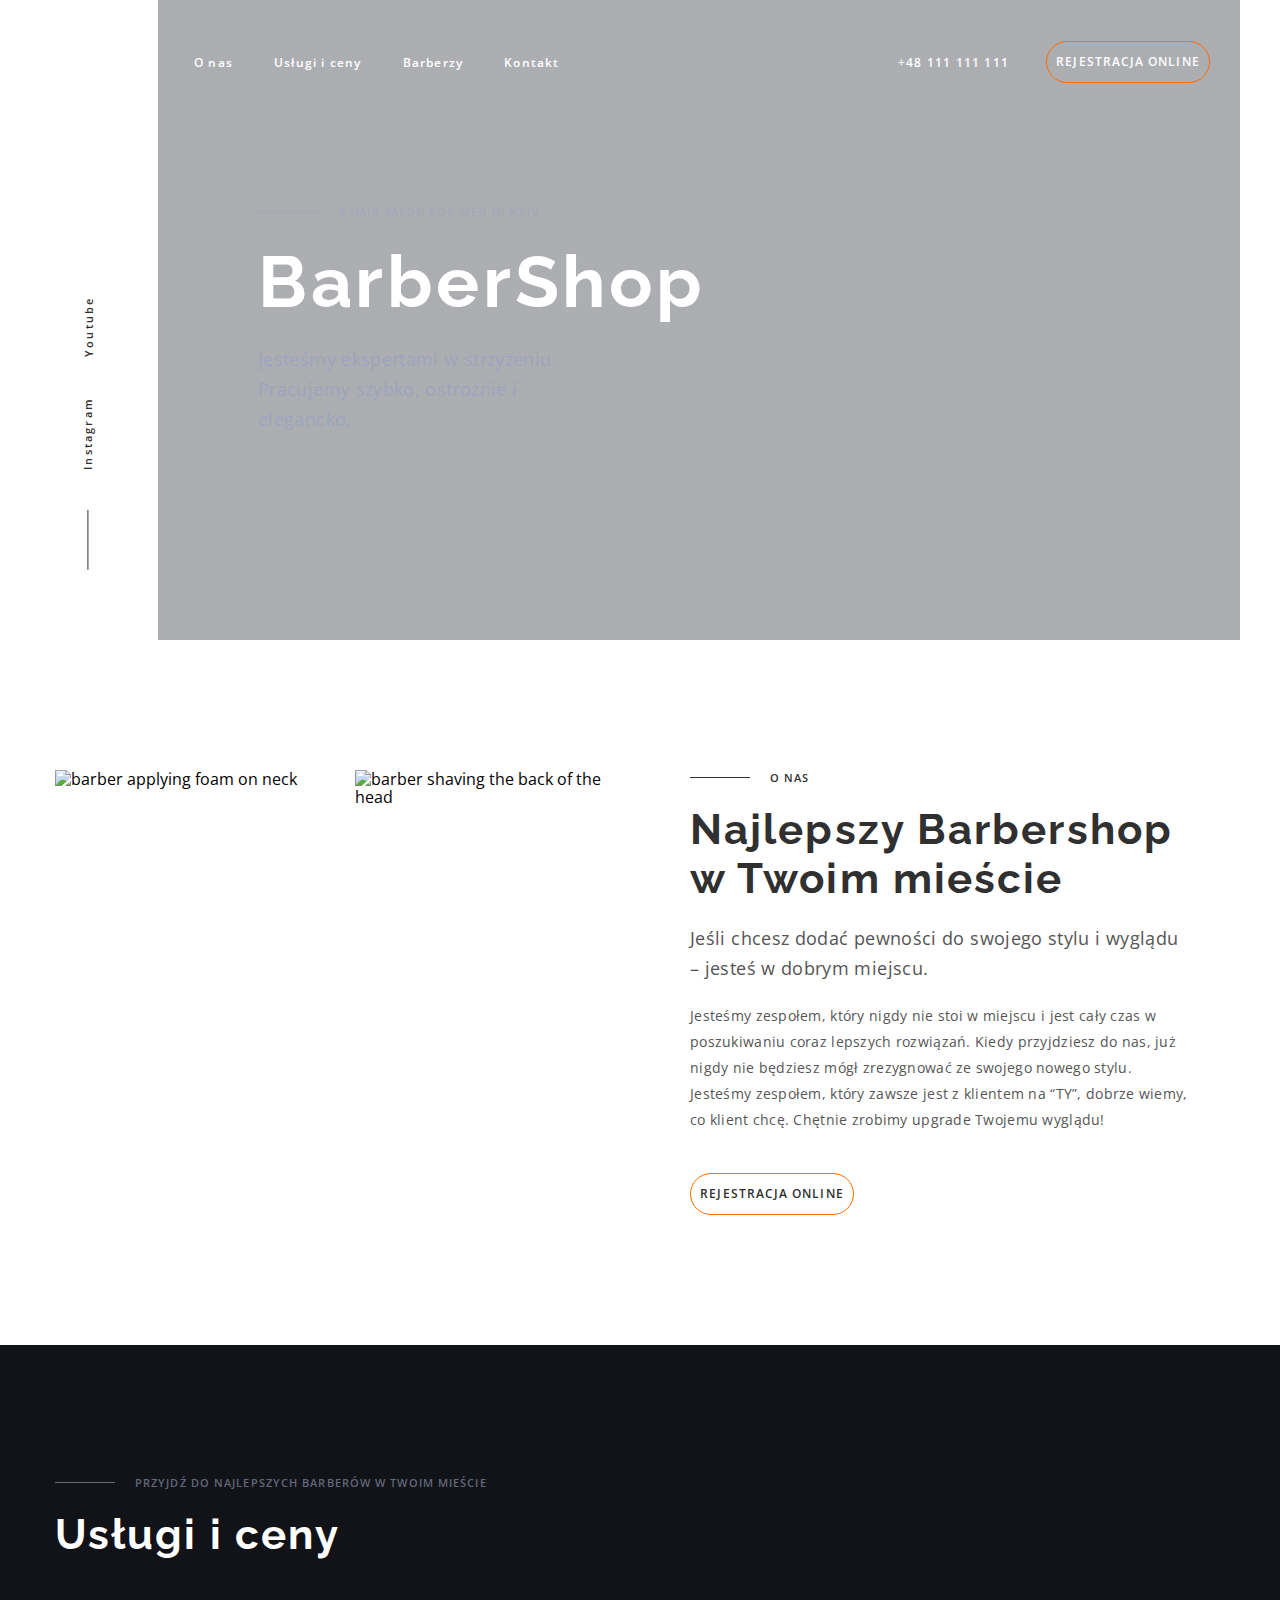
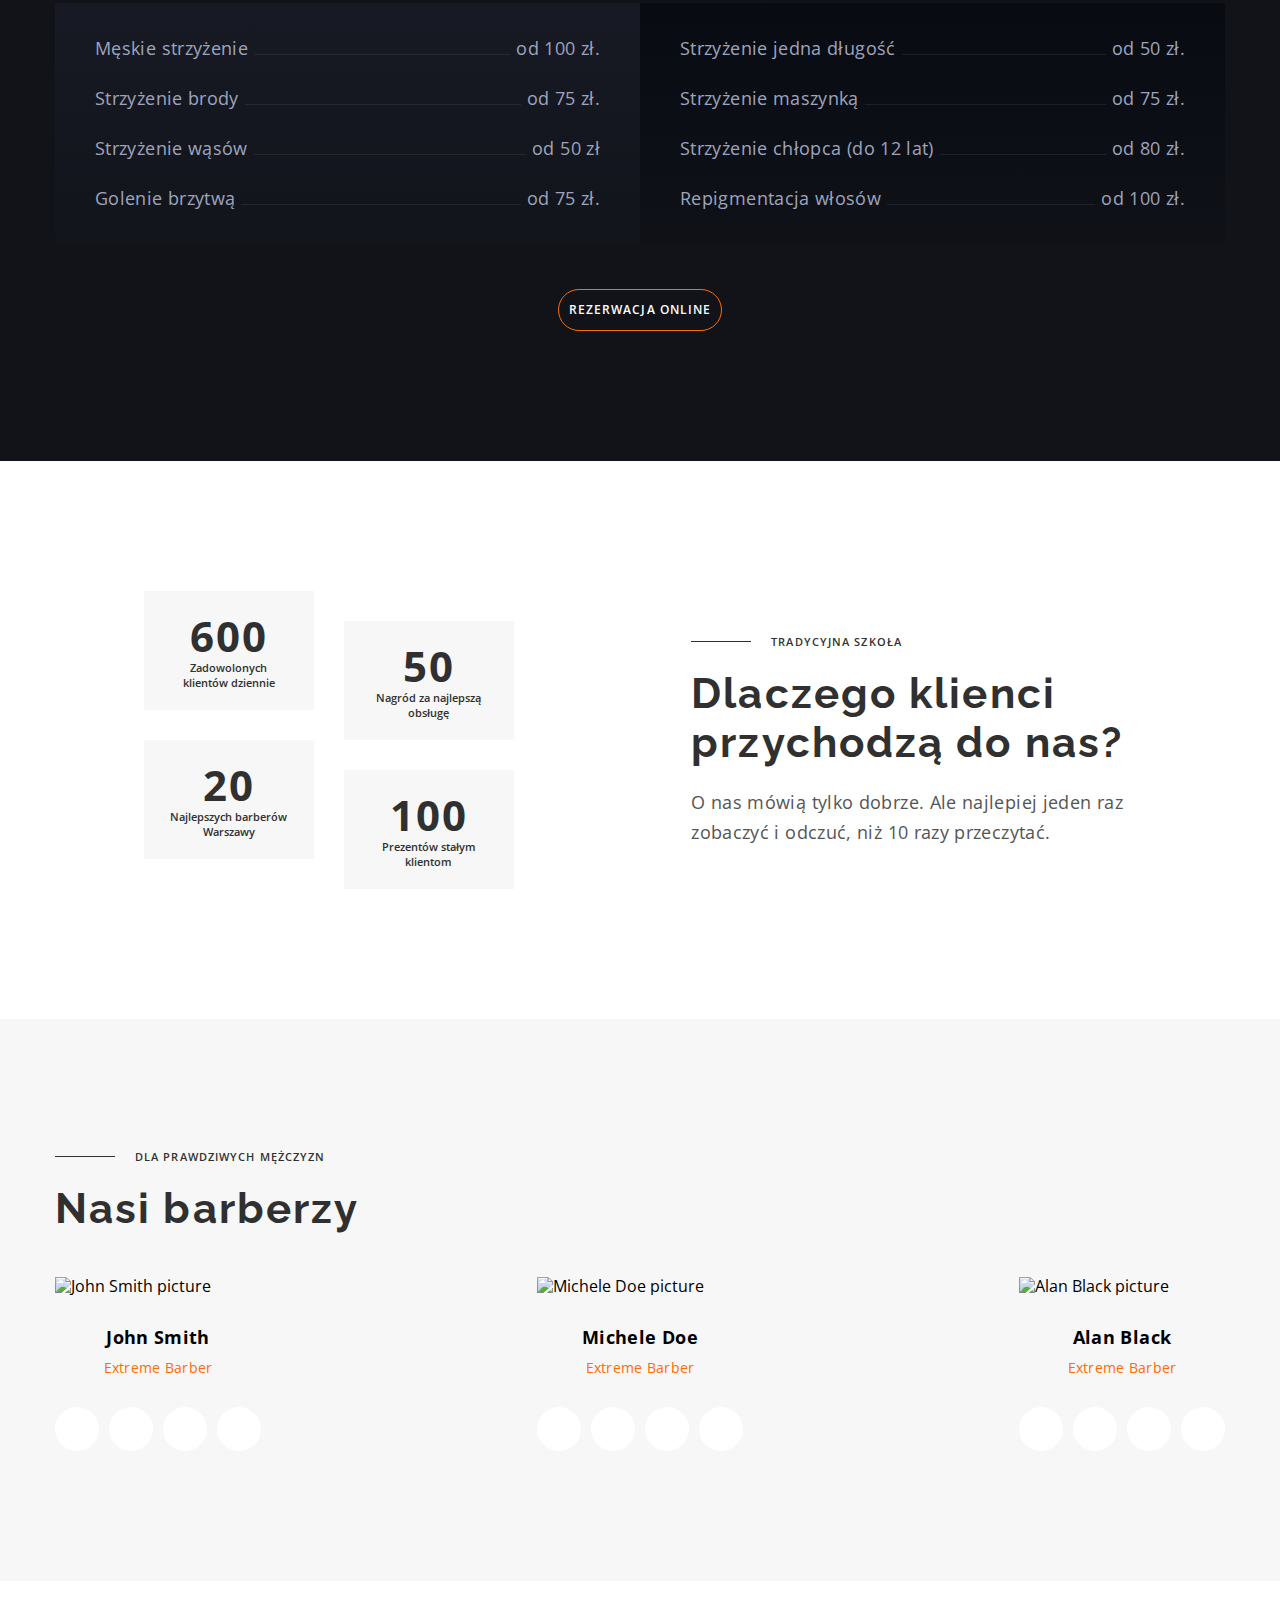
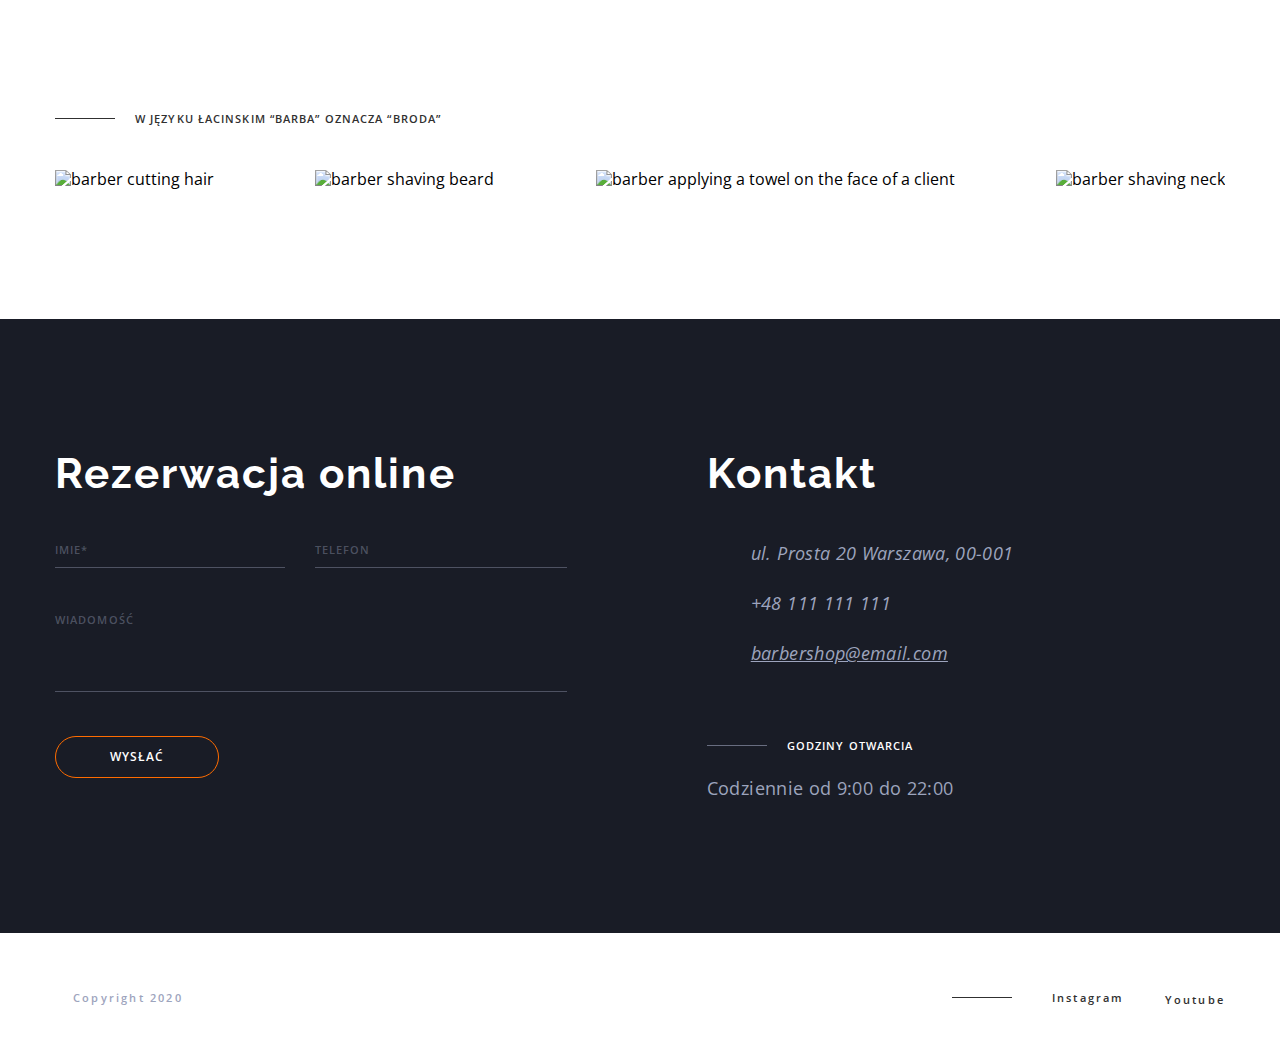
==== commit b7befafc: "mobile menu" ====
--- a/index.html
+++ b/index.html
@@ -8,7 +8,7 @@
       rel="stylesheet"
       href="https://cdnjs.cloudflare.com/ajax/libs/modern-normalize/1.0.0/modern-normalize.min.css"
     />
-    <link rel="stylesheet" href="./css/styles.css" />
+    <link rel="stylesheet" href="./css/main.min.css" />
     <link rel="preconnect" href="https://fonts.googleapis.com" />
     <link rel="preconnect" href="https://fonts.gstatic.com" crossorigin />
     <link
@@ -22,43 +22,100 @@
       <div class="container">
         <div class="logo">
           <a href="#">
-            <svg class="logo-icon" width="69" height="56">
+            <svg class="logo__icon" width="69" height="56">
               <use href="./images/icons.svg#icon-Logo"></use>
             </svg>
           </a>
         </div>
 
         <nav>
-          <ul class="navigation-list">
-            <li class="navigation-item">
-              <a class="navigation-link white" href="#about-us">O nas</a>
-            </li>
-            <li class="navigation-item">
-              <a class="navigation-link white" href="#services-and-prices"
+          <ul class="navigation">
+            <li class="navigation__item">
+              <a class="navigation__link" href="#about-us">O nas</a>
+            </li>
+            <li class="navigation__item">
+              <a class="navigation__link" href="#services-and-prices"
                 >Usługi i ceny</a
               >
             </li>
-            <li class="navigation-item">
-              <a class="navigation-link white" href="#barbers">Barberzy</a>
-            </li>
-            <li class="navigation-item">
-              <a class="navigation-link white" href="#contact">Kontakt</a>
+            <li class="navigation__item">
+              <a class="navigation__link" href="#barbers">Barberzy</a>
+            </li>
+            <li class="navigation__item">
+              <a class="navigation__link" href="#contact">Kontakt</a>
             </li>
           </ul>
         </nav>
 
-        <ul class="header-list">
-          <li class="header-list-item">
-            <a class="navigation-link white" href="tel:+48111111111"
-              >+48 111 111 111</a
+        <ul class="header__list">
+          <li class="header__item">
+            <a class="header__link" href="tel:+48111111111">+48 111 111 111</a>
+          </li>
+          <li class="header__item">
+            <button
+              class="button button--onbackground"
+              type="button"
+              data-modal-open
             >
-          </li>
-          <li class="header-list-item">
-            <button class="button white" type="button" data-modal-open>
               REJESTRACJA ONLINE
             </button>
           </li>
         </ul>
+
+        <!-- MENU -->
+
+        <div id="navMenu" data-menu-open>
+          <span></span>
+          <span></span>
+          <span></span>
+        </div>
+
+        <div class="menu is-open" data-menu>
+          <nav>
+            <ul class="menu__list">
+              <li class="menu__item">
+                <a class="navigation__link menu__link" href="#about-us">O nas</a>
+              </li>
+              <li class="menu__item">
+                <a class="navigation__link menu__link" href="#services-and-prices"
+                  >Usługi i ceny</a
+                >
+              </li>
+              <li class="menu__item">
+                <a class="navigation__link menu__link" href="#barbers">Barberzy</a>
+              </li>
+              <li class="menu__item">
+                <a class="navigation__link menu__link" href="#contact">Kontakt</a>
+              </li>
+            </ul>
+          </nav>
+
+          <ul class="menu__list">
+            <li class="menu__item">
+              <a class="header__link menu__link" href="tel:+48111111111"
+                >+48 111 111 111</a
+              >
+            </li>
+            <li class="menu__item">
+              <button
+                class="button button--onbackground"
+                type="button"
+                data-modal-open
+              >
+                REJESTRACJA ONLINE
+              </button>
+            </li>
+          </ul>
+
+          <ul class="social-media__list social-media__list--menu">
+            <li class="social-media__item social-media__item--menu">
+              <a class="social-media__link social-media__link--menu" href="#">Instagram</a>
+            </li>
+            <li class="social-media__item social-media__item--menu">
+              <a class="social-media__link social-media__link--menu" href="#">Youtube</a>
+            </li>
+          </ul>
+        </div>
       </div>
     </header>
 
@@ -67,23 +124,23 @@
 
       <section class="hero">
         <div class="container">
-          <div class="social-links">
-            <ul class="social-links-list">
-              <li class="social-links-item line-dark">
-                <a class="social-link" href="#">Instagram</a>
-              </li>
-              <li class="social-links-item">
-                <a class="social-link" href="#">Youtube</a>
+          <div class="social-media">
+            <ul class="social-media__list social-media__list--side">
+              <li class="social-media__item">
+                <a class="social-media__link" href="#">Instagram</a>
+              </li>
+              <li class="social-media__item">
+                <a class="social-media__link" href="#">Youtube</a>
               </li>
             </ul>
           </div>
 
-          <div class="main-section">
-            <p class="subtitle see-through line-light">
+          <div class="hero__box">
+            <p class="subtitle subtitle--onbackground">
               A hair salon for men in Kyiv
             </p>
-            <h1 class="main-title">BarberShop</h1>
-            <p class="description dark-theme">
+            <h1 class="hero__title">BarberShop</h1>
+            <p class="description description--onbackgroud hero__description">
               Jesteśmy ekspertami w strzyżeniu. Pracujemy szybko, ostrożnie i
               elegancko.
             </p>
@@ -93,11 +150,11 @@
 
       <!-- ABOUT US -->
 
-      <section class="about-us section" id="about-us">
-        <div class="container">
+      <section class="section" id="about-us">
+        <div class="about-us container">
           <div>
-            <ul class="about-us-image-list">
-              <li class="about-us-image-item">
+            <ul class="about-us__list">
+              <li class="about-us__item">
                 <img
                   src="./images/img 1.jpg"
                   alt="barber applying foam on neck"
@@ -105,7 +162,7 @@
                   height="445"
                 />
               </li>
-              <li class="about-us-image-item">
+              <li class="about-us__item">
                 <img
                   src="./images/img 2.jpg"
                   alt="barber shaving the back of the head"
@@ -116,23 +173,27 @@
             </ul>
           </div>
 
-          <div class="about-us-right">
-            <p class="subtitle light-theme line-dark">O NAS</p>
-            <h2 class="secondary-title light-theme">
+          <div class="about-us__box">
+            <p class="subtitle subtitle--nobackground">O NAS</p>
+            <h2 class="secondary-title secondary-title--nobackground">
               Najlepszy Barbershop w Twoim mieście
             </h2>
-            <p class="description white-theme">
+            <p class="description description--nobackgroud">
               Jeśli chcesz dodać pewności do swojego stylu i wyglądu – jesteś w
               dobrym miejscu.
             </p>
-            <p class="text white-theme">
+            <p class="about-us__text">
               Jesteśmy zespołem, który nigdy nie stoi w miejscu i jest cały czas
               w poszukiwaniu coraz lepszych rozwiązań. Kiedy przyjdziesz do nas,
               już nigdy nie będziesz mógł zrezygnować ze swojego nowego stylu.
               Jesteśmy zespołem, który zawsze jest z klientem na “TY”, dobrze
               wiemy, co klient chcę. Chętnie zrobimy upgrade Twojemu wyglądu!
             </p>
-            <button class="button light-theme" type="button" data-modal-open>
+            <button
+              class="button button--nobackground"
+              type="button"
+              data-modal-open
+            >
               REJESTRACJA ONLINE
             </button>
           </div>
@@ -143,109 +204,109 @@
 
       <section class="services-and-prices section" id="services-and-prices">
         <div class="container">
-          <p class="subtitle see-through line-light">
+          <p class="subtitle subtitle--onbackground">
             PRZYJDŹ DO NAJLEPSZYCH BARBERÓW W TWOIM MIEŚCIE
           </p>
-          <h2 class="secondary-title white">Usługi i ceny</h2>
-          <div class="services-and-prices-lists">
-            <ul class="services-and-prices-list-left">
-              <li class="services-and-prices-item">
-                <span class="service dark-theme">Męskie strzyżenie</span
-                ><span class="service-line"></span
-                ><span class="price dark-theme">od 100 zł.</span>
-              </li>
-              <li class="services-and-prices-item">
-                <span class="service dark-theme">Strzyżenie brody</span
-                ><span class="service-line"></span
-                ><span class="price dark-theme">od 75 zł.</span>
-              </li>
-              <li class="services-and-prices-item">
-                <span class="service dark-theme">Strzyżenie wąsów</span
-                ><span class="service-line"></span
-                ><span class="price dark-theme">od 50 zł</span>
-              </li>
-              <li class="services-and-prices-item">
-                <span class="service dark-theme">Golenie brzytwą</span
-                ><span class="service-line"></span
-                ><span class="price dark-theme">od 75 zł.</span>
+          <h2 class="secondary-title secondary-title--onbackground">
+            Usługi i ceny
+          </h2>
+          <div class="services-and-prices__wrap">
+            <ul
+              class="services-and-prices__list services-and-prices__list--first"
+            >
+              <li class="services-and-prices__item">
+                <span class="services-and-prices__service"
+                  >Męskie strzyżenie</span
+                ><span class="services-and-prices__line"></span
+                ><span class="services-and-prices__price">od 100 zł.</span>
+              </li>
+              <li class="services-and-prices__item">
+                <span class="services-and-prices__service"
+                  >Strzyżenie brody</span
+                ><span class="services-and-prices__line"></span
+                ><span class="services-and-prices__price">od 75 zł.</span>
+              </li>
+              <li class="services-and-prices__item">
+                <span class="services-and-prices__service"
+                  >Strzyżenie wąsów</span
+                ><span class="services-and-prices__line"></span
+                ><span class="services-and-prices__price">od 50 zł</span>
+              </li>
+              <li class="services-and-prices__item">
+                <span class="services-and-prices__service">Golenie brzytwą</span
+                ><span class="services-and-prices__line"></span
+                ><span class="services-and-prices__price">od 75 zł.</span>
               </li>
             </ul>
-            <ul class="services-and-prices-list-right">
-              <li class="services-and-prices-item">
-                <span class="service dark-theme">Strzyżenie jedna długość</span
-                ><span class="service-line"></span
-                ><span class="price dark-theme">od 50 zł.</span>
-              </li>
-              <li class="services-and-prices-item">
-                <span class="service dark-theme">Strzyżenie maszynką</span
-                ><span class="service-line"></span
-                ><span class="price dark-theme">od 75 zł.</span>
-              </li>
-              <li class="services-and-prices-item">
-                <span class="service dark-theme"
+            <ul
+              class="services-and-prices__list services-and-prices__list--second"
+            >
+              <li class="services-and-prices__item">
+                <span class="services-and-prices__service"
+                  >Strzyżenie jedna długość</span
+                ><span class="services-and-prices__line"></span
+                ><span class="services-and-prices__price">od 50 zł.</span>
+              </li>
+              <li class="services-and-prices__item">
+                <span class="services-and-prices__service"
+                  >Strzyżenie maszynką</span
+                ><span class="services-and-prices__line"></span
+                ><span class="services-and-prices__price">od 75 zł.</span>
+              </li>
+              <li class="services-and-prices__item">
+                <span class="services-and-prices__service"
                   >Strzyżenie chłopca (do 12 lat)</span
-                ><span class="service-line"></span
-                ><span class="price dark-theme">od 80 zł.</span>
-              </li>
-              <li class="services-and-prices-item">
-                <span class="service dark-theme">Repigmentacja włosów</span
-                ><span class="service-line"></span
-                ><span class="price dark-theme">od 100 zł.</span>
+                ><span class="services-and-prices__line"></span
+                ><span class="services-and-prices__price">od 80 zł.</span>
+              </li>
+              <li class="services-and-prices__item">
+                <span class="services-and-prices__service"
+                  >Repigmentacja włosów</span
+                ><span class="services-and-prices__line"></span
+                ><span class="services-and-prices__price">od 100 zł.</span>
               </li>
             </ul>
           </div>
-          <div class="services-and-prices-btn-box">
-            <a href="#contact">
-              <button
-                class="services-and-prices-btn button white"
-                type="button"
-              >
-                REZERWACJA ONLINE
-              </button></a
-            >
-          </div>
+
+          <a class="services-and-prices__link" href="#contact">
+            <button class="button button--onbackground" type="button">
+              REZERWACJA ONLINE
+            </button></a
+          >
         </div>
       </section>
 
       <!-- SADISFACTION -->
 
-      <section class="satisfaction section">
-        <div class="container">
+      <section class="section">
+        <div class="satisfaction container">
           <div>
-            <ul class="satisfaction-list">
-              <li class="satisfaction-item">
-                <p class="satisfaction-number light-theme">600</p>
-                <p class="satisfaction-text light-theme">
-                  Zadowolonych klientów dziennie
-                </p>
-              </li>
-              <li class="satisfaction-item">
-                <p class="satisfaction-number light-theme">50</p>
-                <p class="satisfaction-text light-theme">
-                  Nagród za najlepszą obsługę
-                </p>
-              </li>
-              <li class="satisfaction-item">
-                <p class="satisfaction-number light-theme">20</p>
-                <p class="satisfaction-text light-theme">
-                  Najlepszych barberów Warszawy
-                </p>
-              </li>
-              <li class="satisfaction-item">
-                <p class="satisfaction-number light-theme">100</p>
-                <p class="satisfaction-text light-theme">
-                  Prezentów stałym klientom
-                </p>
+            <ul class="satisfaction__list">
+              <li class="satisfaction__item">
+                <p class="satisfaction__number">600</p>
+                <p class="satisfaction__text">Zadowolonych klientów dziennie</p>
+              </li>
+              <li class="satisfaction__item">
+                <p class="satisfaction__number">50</p>
+                <p class="satisfaction__text">Nagród za najlepszą obsługę</p>
+              </li>
+              <li class="satisfaction__item">
+                <p class="satisfaction__number">20</p>
+                <p class="satisfaction__text">Najlepszych barberów Warszawy</p>
+              </li>
+              <li class="satisfaction__item">
+                <p class="satisfaction__number">100</p>
+                <p class="satisfaction__text">Prezentów stałym klientom</p>
               </li>
             </ul>
           </div>
 
-          <div class="satisfaction-right">
-            <p class="subtitle light-theme line-dark">TRADYCYJNA SZKOŁA</p>
-            <h2 class="secondary-title light-theme">
+          <div class="satisfaction__box">
+            <p class="subtitle subtitle--nobackground">TRADYCYJNA SZKOŁA</p>
+            <h2 class="secondary-title secondary-title--nobackground">
               Dlaczego klienci przychodzą do nas?
             </h2>
-            <p class="description white-theme">
+            <p class="description description--nobackgroud">
               O nas mówią tylko dobrze. Ale najlepiej jeden raz zobaczyć i
               odczuć, niż 10 razy przeczytać.
             </p>
@@ -255,110 +316,114 @@
 
       <!-- OUR BARBERS -->
 
-      <section class="barbers-section section" id="barbers">
+      <section class="barbers section" id="barbers">
         <div class="container">
-          <p class="subtitle light-theme line-dark">Dla prawdziwych mężczyzn</p>
-          <h2 class="secondary-title light-theme">Nasi barberzy</h2>
-          <ul class="barbers-list">
-            <li class="barber-box">
+          <p class="subtitle subtitle--nobackground">
+            Dla prawdziwych mężczyzn
+          </p>
+          <h2 class="secondary-title secondary-title--nobackground">
+            Nasi barberzy
+          </h2>
+          <ul class="barbers__list">
+            <li class="barbers__card">
               <img src="./images/john smith.jpg" alt="John Smith picture" />
-              <h3 class="barber-name light-theme">John Smith</h3>
-              <p class="barber-job">Extreme Barber</p>
-              <ul class="barber-socials">
-                <li>
-                  <a class="barber-social-link" href="#">
-                    <svg class="barber-icon" width="20" height="20">
+              <h3 class="barbers__name light-theme">John Smith</h3>
+              <p class="barbers__job">Extreme Barber</p>
+              <ul class="socials">
+                <li class="socials__item">
+                  <a class="socials__link" href="#">
+                    <svg class="socials__icon" width="20" height="20">
                       <use href="./images/icons.svg#icon-instagram"></use>
                     </svg>
                   </a>
                 </li>
-                <li>
-                  <a class="barber-social-link" href="#">
-                    <svg class="barber-icon" width="20" height="20">
+                <li class="socials__item">
+                  <a class="socials__link" href="#">
+                    <svg class="socials__icon" width="20" height="20">
                       <use href="./images/icons.svg#icon-twitter"></use>
                     </svg>
                   </a>
                 </li>
-                <li>
-                  <a class="barber-social-link" href="#">
-                    <svg class="barber-icon" width="20" height="20">
+                <li class="socials__item">
+                  <a class="socials__link" href="#">
+                    <svg class="socials__icon" width="20" height="20">
                       <use href="./images/icons.svg#icon-facebook"></use>
                     </svg>
                   </a>
                 </li>
-                <li>
-                  <a class="barber-social-link" href="#">
-                    <svg class="barber-icon" width="20" height="20">
+                <li class="socials__item">
+                  <a class="socials__link" href="#">
+                    <svg class="socials__icon" width="20" height="20">
                       <use href="./images/icons.svg#icon-linkedin"></use>
                     </svg>
                   </a>
                 </li>
               </ul>
             </li>
-            <li class="barber-box">
+            <li class="barbers__card">
               <img src="./images/michele doe.jpg" alt="Michele Doe picture" />
-              <h3 class="barber-name light-theme">Michele Doe</h3>
-              <p class="barber-job">Extreme Barber</p>
-              <ul class="barber-socials">
-                <li>
-                  <a class="barber-social-link" href="#">
-                    <svg class="barber-icon" width="20" height="20">
+              <h3 class="barbers__name light-theme">Michele Doe</h3>
+              <p class="barbers__job">Extreme Barber</p>
+              <ul class="socials">
+                <li class="socials__item">
+                  <a class="socials__link" href="#">
+                    <svg class="socials__icon" width="20" height="20">
                       <use href="./images/icons.svg#icon-instagram"></use>
                     </svg>
                   </a>
                 </li>
-                <li>
-                  <a class="barber-social-link" href="#">
-                    <svg class="barber-icon" width="20" height="20">
+                <li class="socials__item">
+                  <a class="socials__link" href="#">
+                    <svg class="socials__icon" width="20" height="20">
                       <use href="./images/icons.svg#icon-twitter"></use>
                     </svg>
                   </a>
                 </li>
-                <li>
-                  <a class="barber-social-link" href="#">
-                    <svg class="barber-icon" width="20" height="20">
+                <li class="socials__item">
+                  <a class="socials__link" href="#">
+                    <svg class="socials__icon" width="20" height="20">
                       <use href="./images/icons.svg#icon-facebook"></use>
                     </svg>
                   </a>
                 </li>
-                <li>
-                  <a class="barber-social-link" href="#">
-                    <svg class="barber-icon" width="20" height="20">
+                <li class="socials__item">
+                  <a class="socials__link" href="#">
+                    <svg class="socials__icon" width="20" height="20">
                       <use href="./images/icons.svg#icon-linkedin"></use>
                     </svg>
                   </a>
                 </li>
               </ul>
             </li>
-            <li class="barber-box">
+            <li class="barbers__card">
               <img src="./images/alan black.jpg" alt="Alan Black picture" />
-              <h3 class="barber-name light-theme">Alan Black</h3>
-              <p class="barber-job">Extreme Barber</p>
-              <ul class="barber-socials">
-                <li>
-                  <a class="barber-social-link" href="#">
-                    <svg class="barber-icon" width="20" height="20">
+              <h3 class="barbers__name light-theme">Alan Black</h3>
+              <p class="barbers__job">Extreme Barber</p>
+              <ul class="socials">
+                <li class="socials__item">
+                  <a class="socials__link" href="#">
+                    <svg class="socials__icon" width="20" height="20">
                       <use href="./images/icons.svg#icon-instagram"></use>
                     </svg>
                   </a>
                 </li>
-                <li>
-                  <a class="barber-social-link" href="#">
-                    <svg class="barber-icon" width="20" height="20">
+                <li class="socials__item">
+                  <a class="socials__link" href="#">
+                    <svg class="socials__icon" width="20" height="20">
                       <use href="./images/icons.svg#icon-twitter"></use>
                     </svg>
                   </a>
                 </li>
-                <li>
-                  <a class="barber-social-link" href="#">
-                    <svg class="barber-icon" width="20" height="20">
+                <li class="socials__item">
+                  <a class="socials__link" href="#">
+                    <svg class="socials__icon" width="20" height="20">
                       <use href="./images/icons.svg#icon-facebook"></use>
                     </svg>
                   </a>
                 </li>
-                <li>
-                  <a class="barber-social-link" href="#">
-                    <svg class="barber-icon" width="20" height="20">
+                <li class="socials__item">
+                  <a class="socials__link" href="#">
+                    <svg class="socials__icon" width="20" height="20">
                       <use href="./images/icons.svg#icon-linkedin"></use>
                     </svg>
                   </a>
@@ -373,23 +438,23 @@
 
       <section class="section">
         <div class="container">
-          <p class="subtitle light-theme line-dark">
+          <p class="subtitle subtitle--nobackground">
             W języku łacinskim “barba” oznacza “broda”
           </p>
-          <ul class="gallery-list">
-            <li class="gallery-item">
+          <ul class="gallery">
+            <li class="gallery__item">
               <img src="./images/galleryimg1.jpg" alt="barber cutting hair" />
             </li>
-            <li class="gallery-item">
+            <li class="gallery__item">
               <img src="./images/galleryimg2.jpg" alt="barber shaving beard" />
             </li>
-            <li class="gallery-item">
+            <li class="gallery__item">
               <img
                 src="./images/galleryimg3.jpg"
                 alt="barber applying a towel on the face of a client"
               />
             </li>
-            <li class="gallery-item">
+            <li class="gallery__item">
               <img src="./images/galleryimg4.jpg" alt="barber shaving neck" />
             </li>
           </ul>
@@ -398,67 +463,77 @@
 
       <!-- CONTACT -->
 
-      <section class="contact-section" id="contact">
+      <section class="contact" id="contact">
         <div class="container">
-          <div class="bottom-left">
-            <h3 class="secondary-title white contact-title">
-              Rezerwacja online
-            </h3>
-
-            <form class="contact-form" name="reservation-form">
-              <div class="contact-box">
-                <label class="contact-label">
+          <div class="contact__reservation">
+            <h3 class="contact__title">Rezerwacja online</h3>
+
+            <form class="contact__form" name="reservation-form">
+              <div class="contact__box">
+                <label class="contact__label contact__label--input">
                   Imie*
                   <input
-                    class="contact-input"
+                    class="contact__write contact__write--input"
                     type="text"
                     name="name"
                     required
                   />
                 </label>
-                <label class="contact-label">
+                <label class="contact__label contact__label--input">
                   Telefon
-                  <input class="contact-input" type="tel" name="telephone" />
+                  <input
+                    class="contact__write contact__write--input"
+                    type="tel"
+                    name="telephone"
+                  />
                 </label>
               </div>
-              <label class="contact-label-text">
+              <label class="contact__label contact__label--text">
                 Wiadomość
-                <textarea class="contact-text" name="comments" rows="4">
+                <textarea
+                  class="contact__write contact__write--text"
+                  name="comments"
+                  rows="4"
+                >
                 </textarea>
               </label>
-              <button class="button white" type="submit">Wysłać</button>
+              <button class="button button--onbackground" type="submit">
+                Wysłać
+              </button>
             </form>
           </div>
 
-          <div class="bottom-right">
-            <h2 class="secondary-title white contact-title">Kontakt</h2>
-            <address class="address-box">
+          <div class="address">
+            <h2 class="contact__title">Kontakt</h2>
+            <address class="address__wrap">
               <ul>
-                <li class="address-item">
+                <li class="address__item">
                   <a
-                    class="address-link dark-theme"
+                    class="address__link address__link--street"
                     href="https://goo.gl/maps/ZC3xwpZe529HttPX7"
                     target="_blank"
                     >ul. Prosta 20 Warszawa, 00-001</a
                   >
                 </li>
-                <li class="address-item">
-                  <a class="address-link dark-theme" href="tel:+48111111111"
+                <li class="address__item">
+                  <a
+                    class="address__link address__link--phone"
+                    href="tel:+48111111111"
                     >+48 111 111 111</a
                   >
                 </li>
-                <li class="address-item">
-                  <a
-                    class="address-mail dark-theme"
-                    href="mailto:barbershop@email.com"
+                <li class="address__item">
+                  <a class="address__mail" href="mailto:barbershop@email.com"
                     >barbershop@email.com</a
                   >
                 </li>
               </ul>
             </address>
 
-            <h3 class="subtitle white line-light">Godziny otwarcia</h3>
-            <p class="opening-time dark-theme">
+            <h3 class="subtitle subtitle--onbackground contact__subtitle">
+              Godziny otwarcia
+            </h3>
+            <p class="address__time">
               Codziennie od <time datetime="T9:00">9:00</time> do
               <time datetime="T22:00">22:00</time>
             </p>
@@ -469,73 +544,105 @@
 
     <!-- END MAIN -->
 
-    <footer>
-      <section class="end">
-        <p>&copy Copyright 2020</p>
-        <ul class="end-list">
-          <li class="social-links-item end-item">
-            <a class="social-link" href="#">Instagram</a>
-          </li>
-          <li class="social-links-item">
-            <a class="social-link" href="#">Youtube</a>
-          </li>
-        </ul>
-      </section>
+    <footer class="footer">
+      <p class="footer__text">
+        <svg class="footer__icon" width="12" height="12">
+          <use href="./images/icons.svg#icon-copyright"></use></svg
+        >Copyright 2020
+      </p>
+      <ul class="social-media__list">
+        <li class="social-media__item">
+          <a class="social-media__link" href="#">Instagram</a>
+        </li>
+        <li class="social-media__item">
+          <a class="social-media__link" href="#">Youtube</a>
+        </li>
+      </ul>
     </footer>
 
     <!-- MODAL WINDOW -->
 
     <div class="backdrop is-hidden" data-modal>
       <div class="modal">
-        <button type="button" class="close-btn" data-modal-close>
-          <svg class="close-btn-icon" width="18" height="18">
+        <button type="button" class="modal__button" data-modal-close>
+          <svg class="modal__icon" width="18" height="18">
             <use href="./images/icons.svg#icon-close-btn"></use>
           </svg>
         </button>
 
-        <form class="modal-form" name="modal-form">
-          <p>Zostaw swoje dane w formularzu poniżej</p>
-          <label class="modal-input-label">
+        <form class="order" name="modal-form">
+          <p class="order__title">Zostaw swoje dane w formularzu poniżej</p>
+          <label class="order__label">
             Imie
-            <div class="modal-icon-box">
-              <svg class="modal-icon" width="18" height="18">
-                <use href="./images/icons.svg#"></use>
+            <div class="order__box">
+              <svg class="order__icon" width="18" height="18">
+                <use href="./images/icons.svg#icon-person"></use>
               </svg>
-            <input class="modal-input" type="text" name="username" />
+              <input
+                class="order__write order__write--input"
+                type="text"
+                name="username"
+              />
             </div>
           </label>
-          <label class="modal-input-label">
+          <label class="order__label">
             Telefon
-            <div class="modal-icon-box">
-              <svg class="modal-icon" width="18" height="18">
-                <use href="./images/icons.svg#"></use>
+            <div class="order__box">
+              <svg class="order__icon" width="18" height="18">
+                <use href="./images/icons.svg#icon-phone"></use>
               </svg>
-            <input class="modal-input" type="tel" name="phone" />
+              <input
+                class="order__write order__write--input"
+                type="tel"
+                name="phone"
+              />
             </div>
           </label>
-          <label class="modal-input-label">
+          <label class="order__label">
             Email
-            <div class="modal-icon-box">
-              <svg class="modal-icon" width="18" height="18">
-                <use href="./images/icons.svg#"></use>
+            <div class="order__box">
+              <svg class="order__icon" width="18" height="18">
+                <use href="./images/icons.svg#icon-email"></use>
               </svg>
-            <input class="modal-input" type="email" name="email" />
+              <input
+                class="order__write order__write--input"
+                type="email"
+                name="email"
+              />
             </div>
           </label>
-          <label class="modal-text-label">
+          <label class="order__label">
             Komentarz
-            <textarea class="modal-text" name="commentarea" rows="5"></textarea>
+            <textarea
+              class="order__write order__write--text"
+              name="commentarea"
+              rows="5"
+              placeholder="Wprowadź tekst"
+            ></textarea>
           </label>
-          <label class="modal-check-label">
-            <input class="modal-check-input" type="checkbox" name="policy" value="agreed" required />
-            Oświadczam iż akceptuję <a href="#">Regulamin</a> i
-            <a href="#">Politykę Prywatności.</a>
-          </label>
-          <button class="button" type="submit">Wyślij</button>
+          <div class="policy">
+            <input
+              class="policy__input"
+              id="policy"
+              type="checkbox"
+              name="policy"
+              value="agreed"
+              required
+            />
+            <label class="policy__label" for="policy">
+              Oświadczam iż akceptuję
+              <a class="policy__link" href="#">Regulamin</a> i
+              <a class="policy__link" href="#">Politykę Prywatności.</a>
+            </label>
+          </div>
+          <button class="button button--nobackground" type="submit">
+            Wyślij
+          </button>
         </form>
       </div>
     </div>
 
     <script src="./js/modal.js"></script>
+    <script src="./js/menu.js"></script>
   </body>
 </html>
--- a/css/main.min.css
+++ b/css/main.min.css
@@ -0,0 +1,4 @@
+:root{--main-font: 'Open Sans',
+        sans-serif;--headline-font: 'Raleway',
+        sans-serif}@keyframes motion{0%{transform:translate(100%, 100%) rotate(0deg)}50%{transform:translate(-50%, -50%) rotate(-30deg)}100%{transform:translate(-50%, -50%) rotate(0deg)}}html{scroll-behavior:smooth}body{font-family:var(--main-font)}ul{list-style:none;padding:0;margin:0}h1,h2,h3,h4,h5,h6,p{margin:0}img{display:block;max-width:100%;height:auto}.section{padding:130px 0}.container{width:100%;padding:0 31px;align-items:center;margin:0 auto}@media screen and (min-width: 768px){.container{padding:0 39px}}@media screen and (min-width: 1200px){.container{width:1200px;padding:0 15px}}.button{width:164px;font-weight:600;font-size:12px;line-height:1.333;letter-spacing:0.09em;text-transform:uppercase;background-color:transparent;border:1px solid #FF6C00;border-radius:25px;cursor:pointer;text-align:center;padding:12px 0;transition:color 250ms cubic-bezier(0.4, 0, 0.2, 1);transition:background-color 250ms cubic-bezier(0.4, 0, 0.2, 1)}.button:hover,.button:focus{color:#fff;background-color:#FF6C00}.button--onbackground{color:#fff}.button--nobackground{color:#303030}.subtitle{display:flex;align-items:center;font-weight:600;font-size:11px;line-height:1.364;letter-spacing:0.1em;text-transform:uppercase}.subtitle::before{display:block;content:"";width:60px;height:1px;margin-right:20px}.subtitle--onbackground{color:#9DA4BD99}.subtitle--onbackground::before{background-color:#9DA4BD99}.subtitle--nobackground{color:#303030}.subtitle--nobackground::before{background-color:#303030}.secondary-title{font-family:var(--headline-font);font-weight:700;font-size:42px;line-height:1.167;letter-spacing:0.05em;margin-top:20px}.secondary-title--nobackground{color:#303030}.secondary-title--onbackground{color:#fff}.description{margin-top:20px;font-size:18px;line-height:1.667;letter-spacing:0.02em}.description--onbackgroud{color:#9DA4BD}.description--nobackgroud{color:#555}.logo{transform:scale(1);transition:transform 250ms cubic-bezier(0.4, 0, 0.2, 1)}.logo:hover,.logo:focus{transform:scale(1.25)}@media screen and (max-width: 767.9px){.logo__icon{fill:#fff}}.social-media{display:flex;max-width:103px;height:100%;justify-content:center}.social-media__list{display:flex;gap:40px}.social-media__list--side{transform:rotate(-90deg);align-self:center;position:relative;bottom:-113px;left:-19px}.social-media__list--menu{flex-direction:column;gap:24px}.social-media__item:first-child{display:flex;align-items:center}.social-media__item:first-child::before{display:block;content:"";width:60px;height:1px;margin-right:40px;background-color:#303030}.social-media__item--menu:first-child::before{background-color:#FFFFFF66}.social-media__item--menu:last-child{margin-left:100px}.social-media__link{font-weight:600;font-size:11px;line-height:1.364;letter-spacing:0.2em;color:#303030;text-decoration:none;transition:color 250ms cubic-bezier(0.4, 0, 0.2, 1)}.social-media__link:hover,.social-media__link:focus{color:#FF6C00}.social-media__link--menu{color:#fff;font-size:14px}@media screen and (max-width: 767.9px){.social-media{display:none}}.socials{display:flex;justify-content:center}.socials__item:not(:last-child){margin-right:10px}.socials__link{width:44px;height:44px;display:block;padding:12px;background-color:#fff;color:#303030;border-radius:50%;transition:color 250ms cubic-bezier(0.4, 0, 0.2, 1);transition:background-color 250ms cubic-bezier(0.4, 0, 0.2, 1)}.socials__link:hover,.socials__link:focus{background-color:#303030;color:#FF6C00}.socials__icon{fill:currentColor}.order{display:flex;flex-direction:column;align-items:center}.order__title{font-weight:700;font-size:20px;line-height:1.15;text-align:center;letter-spacing:0.03em;color:#303030;margin-bottom:12px}.order__label{font-size:12px;line-height:1.167;letter-spacing:0.01em;color:#9DA4BD;width:100%}.order__box{position:relative}.order__box:focus-within{fill:#FF6C00}.order__icon{position:absolute;left:0;top:4px;margin:11px 12px;color:currentColor}.order__write{border:1px solid #9DA4BD66;box-sizing:border-box;border-radius:4px;width:100%;outline:none;margin-top:4px}.order__write:focus-within{border:1px solid #FF6C00}.order__write--input{padding:12px 42px;align-items:center;margin-bottom:10px}.order__write--text{resize:none;margin-bottom:20px;padding:12px 16px}.order__write--text::placeholder{color:#55555580}.policy{position:relative;margin-bottom:30px}.policy__label{padding-left:8px;cursor:pointer}.policy__label::before{content:"";width:15px;height:15px;display:block;border:2px solid #303030;border-radius:3px;background-color:#ffffff;position:absolute;left:0;top:2px;cursor:pointer}.policy__input{opacity:0}.policy__input:checked+.policy__label::before{content:"";display:block;background-image:url(../images/sass-icons/icon-check.svg);background-size:cover;border:1px solid #FF6C00;background-position:center}.policy__link{color:#FF6C00}.header{position:absolute;width:100%}.header .container{display:flex;padding-top:32px;align-items:center}.header__link{font-weight:600;font-size:12px;line-height:1.333;letter-spacing:0.1em;text-decoration:none;color:#fff;transition:color 250ms cubic-bezier(0.4, 0, 0.2, 1)}.header__link:hover,.header__link:focus{color:#FF6C00}.navigation{display:flex;align-items:center;margin-left:70px}.navigation__item:not(:last-child){margin-right:41px}.navigation__link{font-weight:600;font-size:12px;line-height:1.333;letter-spacing:0.1em;text-decoration:none;color:#fff;transition:color 250ms cubic-bezier(0.4, 0, 0.2, 1)}.navigation__link:hover,.navigation__link:focus{color:#FF6C00}@media screen and (max-width: 767.9px){.header .container{justify-content:space-between}.header__list{display:none}.navigation{display:none}}@media screen and (min-width: 768px){.header__list{display:flex;margin-left:auto}}@media screen and (min-width: 768px) and (max-width: 1199.9px){.header__list{flex-direction:column-reverse;gap:20px;align-items:center;position:relative;top:22px}.navigation{margin-left:54px}.navigation__item:not(:last-child){margin-right:24px}}@media screen and (min-width: 1200px){.header__list{margin-left:auto;margin-right:15px;align-items:center}.header__item:not(:last-child){margin-right:37px}}.hero{display:flex}.hero .container{display:flex;padding-right:0}.hero__box{flex-grow:1;padding-top:204px;padding-bottom:206px;padding-left:100px;background-color:#191c2633;background-image:linear-gradient(rgba(25,28,38,0.2), rgba(25,28,38,0.2)),url(../images/hero-bg.jpg);background-repeat:no-repeat;background-size:cover}.hero__title{font-family:var(--headline-font);font-weight:700;font-size:72px;line-height:1.181;letter-spacing:0.05em;color:#fff;margin-top:20px}.hero__description{width:343px}@media screen and (max-width: 767.9px){.hero .container{padding:0}}.about-us{display:flex}.about-us__list{display:flex}.about-us__item:first-child{margin-right:30px}.about-us__item:last-child{margin-right:65px}.about-us__box{max-width:500px}.about-us__text{font-size:14px;line-height:1.857;letter-spacing:0.02em;margin-top:20px;margin-bottom:40px;color:#555}.services-and-prices{background-color:#111319;background-image:url(../images/services-and-prices-bg.png);background-repeat:no-repeat;background-size:cover}.services-and-prices__wrap{display:flex}.services-and-prices__list{padding:30px 40px;flex-basis:50%;margin-top:44px;margin-bottom:46px}.services-and-prices__list--first{background-image:linear-gradient(180deg, #171a24, #171a2433)}.services-and-prices__list--second{background-image:linear-gradient(180deg, #090b13, #090b1333)}.services-and-prices__item{display:flex;justify-content:space-between;align-items:baseline}.services-and-prices__item:not(:last-child){padding-bottom:20px}.services-and-prices__link{display:flex;justify-content:center;text-decoration:none}.services-and-prices__service,.services-and-prices__price{font-size:18px;line-height:1.667;letter-spacing:0.02em;color:#9DA4BD}.services-and-prices__line{display:block;height:1px;background-color:rgba(157,164,189,0.12);margin:0px 6px;flex-grow:1}.satisfaction{display:flex;justify-content:space-around}.satisfaction__list{max-width:370px;display:flex;flex-wrap:wrap}.satisfaction__item{display:flex;flex-direction:column;width:170px;padding:20px 24px;align-items:center;background-color:#F7F7F7}.satisfaction__item:nth-child(odd){margin-right:30px;margin-bottom:30px}.satisfaction__item:nth-child(even){margin-top:30px}.satisfaction__number{font-family:var(--main-font);font-weight:700;font-size:42px;line-height:1.167;letter-spacing:0.05em;color:#303030;position:relative;width:max-content}.satisfaction__number::after{content:"";display:block;width:9px;height:9px;background-image:url(../images/sass-icons/number-plus.svg);position:absolute;top:10px;right:-8px}.satisfaction__box{max-width:445px}.satisfaction__text{font-weight:600;font-size:11px;line-height:1.364;text-align:center;color:#303030}.barbers{background-color:#F7F7F7}.barbers__list{display:flex;justify-content:space-between;margin-top:44px}.barbers__name{font-size:18px;line-height:1.389;text-align:center;letter-spacing:0.02em;margin-top:30px;margin-bottom:8px}.barbers__job{font-size:14px;line-height:1.357;text-align:center;letter-spacing:0.02em;color:#FF6C00;margin-bottom:30px}.gallery{display:flex;justify-content:space-between;margin-top:44px}.contact{background-color:#191C26}.contact .container{display:flex;margin:0 auto;align-items:baseline}.contact__title{font-family:var(--headline-font);font-weight:700;font-size:42px;line-height:1.167;letter-spacing:0.05em;color:#fff}.contact__form{margin:44px 40px 0 0}.contact__box{display:flex;flex-direction:row}.contact__label{font-weight:600;font-size:11px;line-height:1.364;letter-spacing:0.1em;text-transform:uppercase;color:rgba(157,164,189,0.4);display:flex;flex-grow:1;border-bottom:1px solid;transition:color 250ms cubic-bezier(0.4, 0, 0.2, 1);cursor:pointer}.contact__label:focus-within,.contact__label:hover{color:#fff}.contact__label--input:first-of-type{margin-right:30px}.contact__label--input{padding-bottom:8px;margin-bottom:44px}.contact__label--text{flex-direction:column;margin-bottom:44px}.contact__write{font-size:11px;line-height:1.364;letter-spacing:0.1em;color:#fff;background-color:transparent;outline:none;border:none}.contact__write--input{flex-grow:1}.contact__write--text{resize:none}.contact__subtitle{color:#fff}.address,.contact__reservation{flex-grow:1;padding:130px 0}.address{padding-left:100px;padding-right:105px;background-image:url(../images/contact-bg.png);background-repeat:no-repeat;background-size:cover}.address__wrap{font-family:var(--main-font);margin-top:40px;margin-bottom:70px}.address__item:not(:last-child){margin-bottom:20px}.address__link{text-decoration:none;width:fit-content;display:flex}.address__link::before{content:"";display:block;margin-right:20px;width:24px;height:24px}.address__link--street::before{background-image:url(../images/sass-icons/map-pin.svg)}.address__link--phone::before{background-image:url(../images/sass-icons/phone.svg)}.address__mail{display:flex}.address__mail::before{content:"";display:block;margin-right:20px;width:24px;height:24px;background-image:url(../images/sass-icons/mail.svg)}.address__link,.address__mail,.address__time{font-family:var(--main-font);font-size:18px;line-height:1.667;letter-spacing:0.02em;color:#9DA4BD}.address__time{margin-top:20px}.footer{display:flex;justify-content:space-between;padding:56px 55px}.footer__text{font-weight:600;font-size:11px;line-height:1.364;letter-spacing:0.2em;color:#9DA4BD;display:flex;align-items:center}.footer__icon{margin-right:6px}.backdrop{position:fixed;left:0;top:0;width:100%;height:100%;background-color:#00000033;opacity:1;transition:opacity 700ms cubic-bezier(0.4, 0, 0.2, 1)}.backdrop.is-hidden{opacity:0;pointer-events:none}.backdrop.is-hidden>.modal{transform:translate(100%, 100%) rotate(45deg)}.backdrop>.modal{position:absolute;left:50%;top:50%;transform:translate(-50%, -50%) rotate(0deg);width:528px;min-height:581px;background-color:#fff;box-shadow:0px 1px 3px rgba(0,0,0,0.12),0px 1px 1px rgba(0,0,0,0.14),0px 2px 1px rgba(0,0,0,0.2);border-radius:4px;transition:transform 700ms ease-in;padding:40px}.modal__icon{fill:currentColor}.modal__button{display:flex;padding:6px;background-color:transparent;border:1px solid #FF6C00;border-radius:50%;position:absolute;right:8px;top:8px;cursor:pointer;transition:color 250ms cubic-bezier(0.4, 0, 0.2, 1);transition:background-color 250ms cubic-bezier(0.4, 0, 0.2, 1)}.modal__button:hover,.modal__button:focus{color:#fff;background-color:#FF6C00}@media screen and (max-width: 767.9px){#navMenu{display:block;z-index:10}#navMenu>span{display:block;width:28px;height:2px;background-color:#fff}#navMenu>span:not(:last-child){margin-bottom:7px}#navMenu,#navMenu>span{transition:all .4s ease-in-out}#navMenu.active{transition-delay:0.8s;transform:rotate(45deg)}#navMenu.active>span:nth-child(2){width:0}#navMenu.active>span:nth-child(1),#navMenu.active>span:nth-child(3){transition-delay:.4s}#navMenu.active>span:nth-child(1){transform:translateY(9px)}#navMenu.active>span:nth-child(3){transform:translateY(-9px) rotate(90deg)}}@media screen and (min-width: 768px){#navMenu{display:none}}.active{position:fixed;top:51px;right:32px}.menu.is-open{opacity:0;visibility:hidden;pointer-events:none;transform:translateX(100%);transition:transform 500ms ease-in-out}.menu{display:flex;flex-direction:column;gap:64px;position:fixed;width:337px;height:100vh;padding-top:118px;padding-left:40px;background-color:#090B13DD;top:0;right:0;transform:translateX(0);transition:transform 500ms ease-in-out}.menu__link{font-size:18px}.menu__item:not(:last-child){margin-bottom:24px}
+/*# sourceMappingURL=main.min.css.map */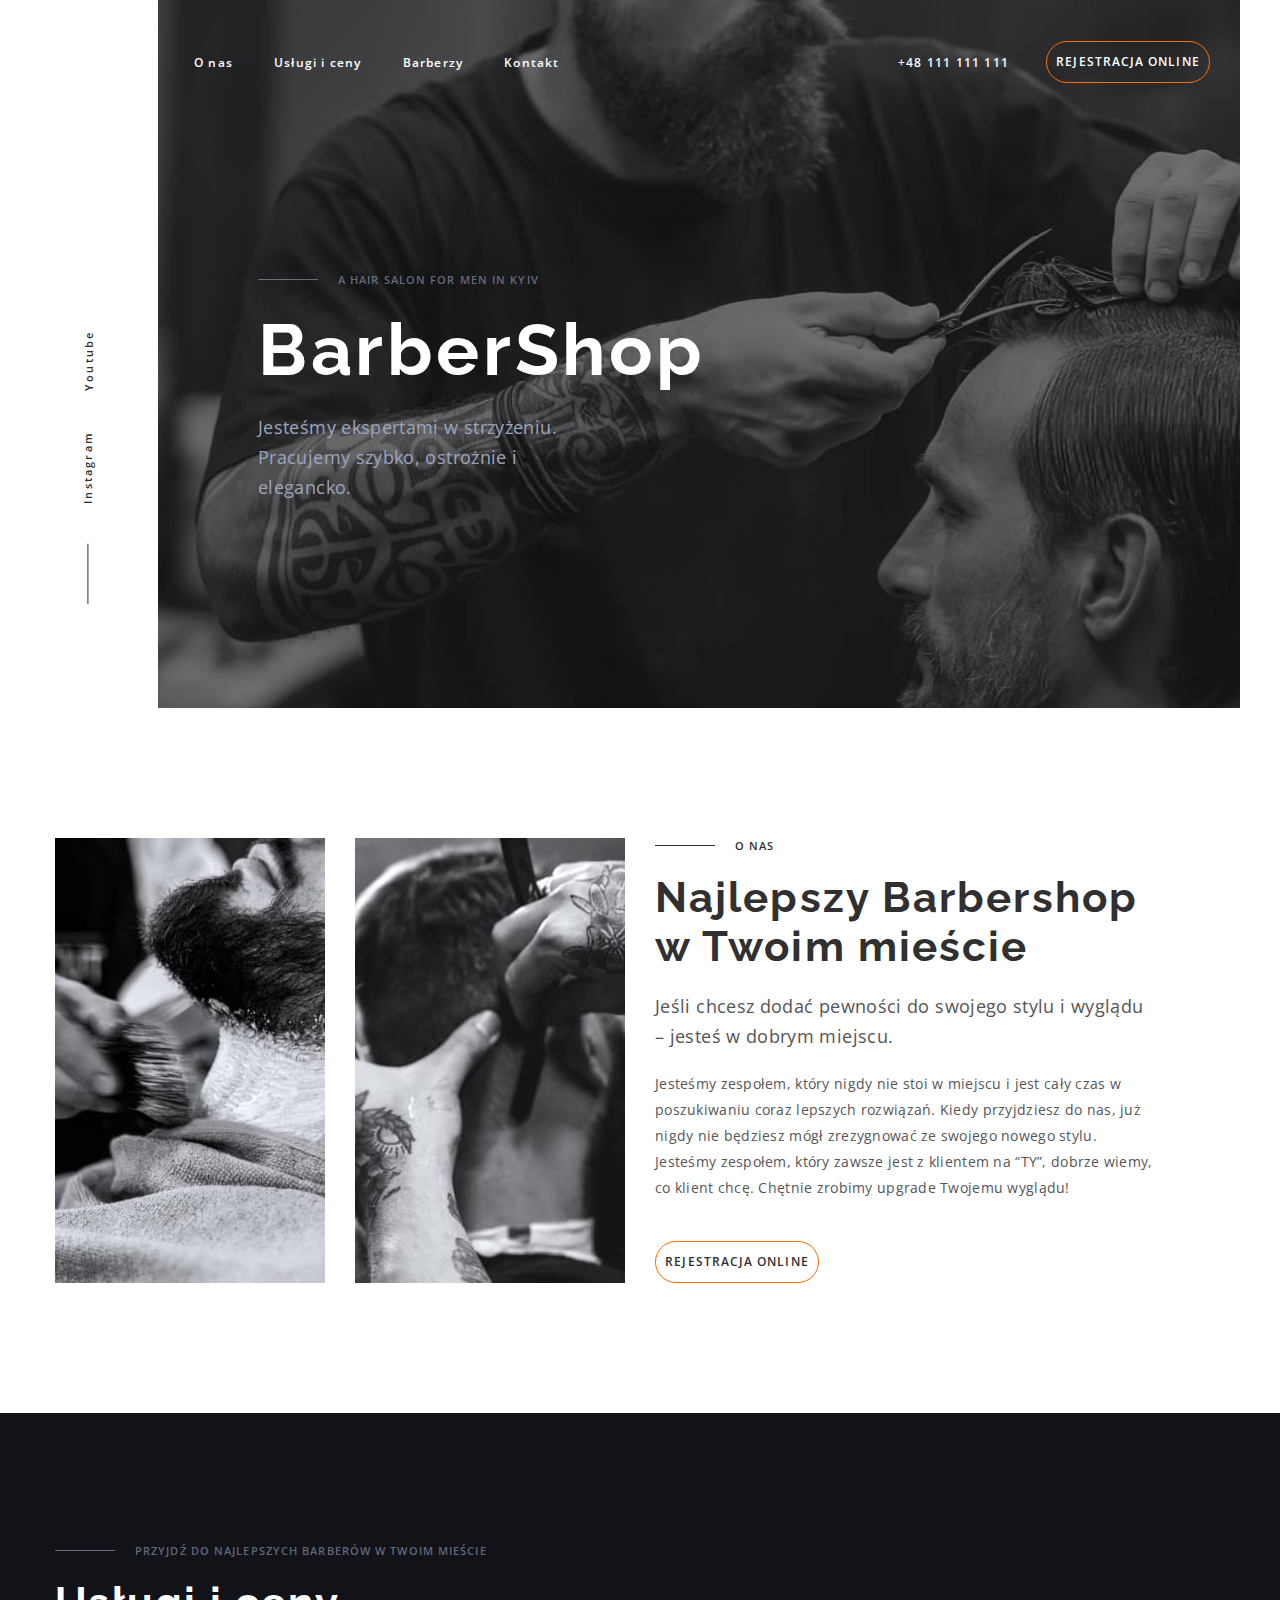
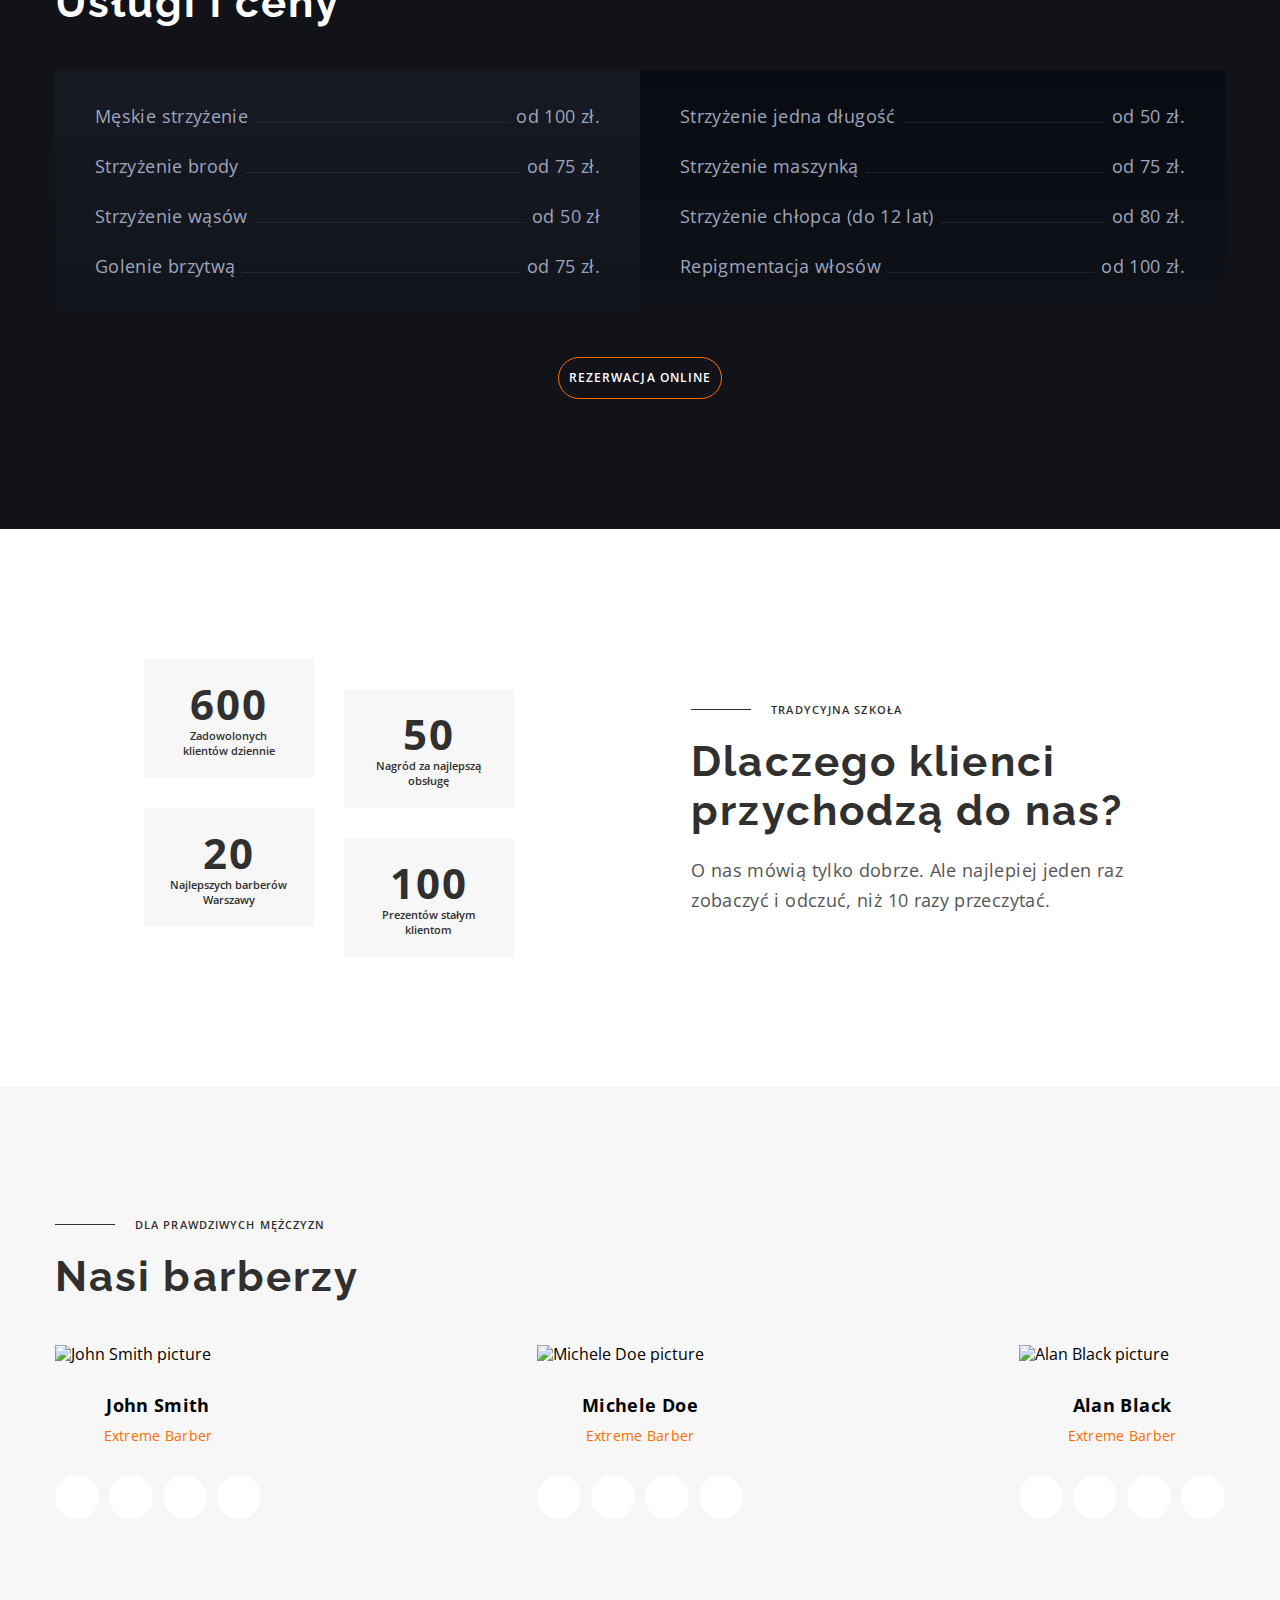
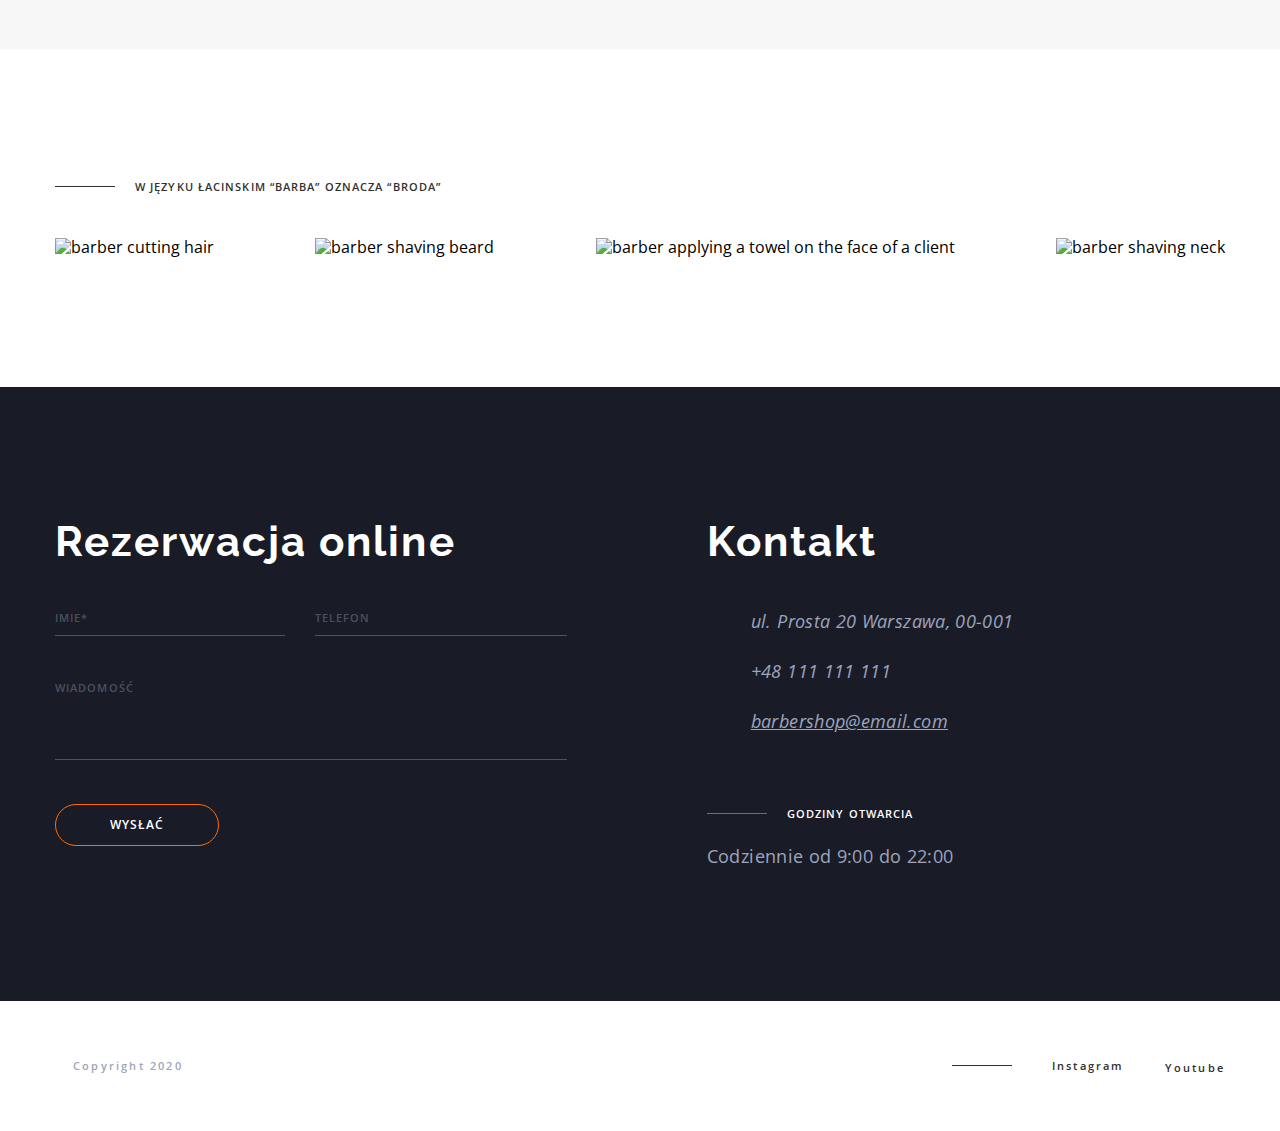
==== commit d4475171: "update" ====
--- a/index.html
+++ b/index.html
@@ -74,18 +74,26 @@
           <nav>
             <ul class="menu__list">
               <li class="menu__item">
-                <a class="navigation__link menu__link" href="#about-us">O nas</a>
+                <a class="navigation__link menu__link" href="#about-us"
+                  >O nas</a
+                >
               </li>
               <li class="menu__item">
-                <a class="navigation__link menu__link" href="#services-and-prices"
+                <a
+                  class="navigation__link menu__link"
+                  href="#services-and-prices"
                   >Usługi i ceny</a
                 >
               </li>
               <li class="menu__item">
-                <a class="navigation__link menu__link" href="#barbers">Barberzy</a>
+                <a class="navigation__link menu__link" href="#barbers"
+                  >Barberzy</a
+                >
               </li>
               <li class="menu__item">
-                <a class="navigation__link menu__link" href="#contact">Kontakt</a>
+                <a class="navigation__link menu__link" href="#contact"
+                  >Kontakt</a
+                >
               </li>
             </ul>
           </nav>
@@ -109,10 +117,14 @@
 
           <ul class="social-media__list social-media__list--menu">
             <li class="social-media__item social-media__item--menu">
-              <a class="social-media__link social-media__link--menu" href="#">Instagram</a>
+              <a class="social-media__link social-media__link--menu" href="#"
+                >Instagram</a
+              >
             </li>
             <li class="social-media__item social-media__item--menu">
-              <a class="social-media__link social-media__link--menu" href="#">Youtube</a>
+              <a class="social-media__link social-media__link--menu" href="#"
+                >Youtube</a
+              >
             </li>
           </ul>
         </div>
@@ -155,30 +167,50 @@
           <div>
             <ul class="about-us__list">
               <li class="about-us__item">
-                <img
-                  src="./images/img 1.jpg"
-                  alt="barber applying foam on neck"
-                  width="270"
-                  height="445"
-                />
+                <picture>
+                  <source 
+                  srcset="./images/about-us/img1tablet-330.jpg 330w,
+                  ./images/about-us/img1tablet-660.jpg 660w"
+                  media="(min-width: 768px) and (max-width: 1199.9px)"
+                  sizes="(min-width:330px) 330px, 100vw" />
+                  <source srcset="./images/about-us/img1desktop-270.jpg 270w,
+                  ./images/about-us/img1desktop-540.jpg 540w"
+                  media="(min-width: 1200px)"
+                  sizes="(min-width:270px) 270px, 100vw" />
+
+                  <img
+                    src="./images/about-us/img1tablet-330.jpg"
+                    alt="barber applying foam on neck"
+                  />
+                </picture>
               </li>
               <li class="about-us__item">
-                <img
-                  src="./images/img 2.jpg"
-                  alt="barber shaving the back of the head"
-                  width="270"
-                  height="445"
-                />
+                <picture>
+                  <source 
+                  srcset="./images/about-us/img2tablet-330.jpg 330w,
+                  ./images/about-us/img2tablet-660.jpg 660w"
+                  media="(min-width: 768px) and (max-width: 1199.9px)"
+                  sizes="(min-width:330px) 330px, 100vw" />
+                  <source srcset="./images/about-us/img2desktop-270.jpg 270w,
+                  ./images/about-us/img2desktop-540.jpg 540w"
+                  media="(min-width: 1200px)"
+                  sizes="(min-width:270px) 270px, 100vw" />
+
+                  <img
+                    src="./images/about-us/img2tablet-330.jpg"
+                    alt="barber shaving the back of the head"
+                  />
+                </picture>
               </li>
             </ul>
           </div>
 
           <div class="about-us__box">
             <p class="subtitle subtitle--nobackground">O NAS</p>
-            <h2 class="secondary-title secondary-title--nobackground">
+            <h2 class="secondary-title secondary-title--nobackground about-us__secondary-title">
               Najlepszy Barbershop w Twoim mieście
             </h2>
-            <p class="description description--nobackgroud">
+            <p class="description description--nobackgroud about-us__description">
               Jeśli chcesz dodać pewności do swojego stylu i wyglądu – jesteś w
               dobrym miejscu.
             </p>
--- a/css/main.min.css
+++ b/css/main.min.css
@@ -1,4 +1,4 @@
 :root{--main-font: 'Open Sans',
         sans-serif;--headline-font: 'Raleway',
-        sans-serif}@keyframes motion{0%{transform:translate(100%, 100%) rotate(0deg)}50%{transform:translate(-50%, -50%) rotate(-30deg)}100%{transform:translate(-50%, -50%) rotate(0deg)}}html{scroll-behavior:smooth}body{font-family:var(--main-font)}ul{list-style:none;padding:0;margin:0}h1,h2,h3,h4,h5,h6,p{margin:0}img{display:block;max-width:100%;height:auto}.section{padding:130px 0}.container{width:100%;padding:0 31px;align-items:center;margin:0 auto}@media screen and (min-width: 768px){.container{padding:0 39px}}@media screen and (min-width: 1200px){.container{width:1200px;padding:0 15px}}.button{width:164px;font-weight:600;font-size:12px;line-height:1.333;letter-spacing:0.09em;text-transform:uppercase;background-color:transparent;border:1px solid #FF6C00;border-radius:25px;cursor:pointer;text-align:center;padding:12px 0;transition:color 250ms cubic-bezier(0.4, 0, 0.2, 1);transition:background-color 250ms cubic-bezier(0.4, 0, 0.2, 1)}.button:hover,.button:focus{color:#fff;background-color:#FF6C00}.button--onbackground{color:#fff}.button--nobackground{color:#303030}.subtitle{display:flex;align-items:center;font-weight:600;font-size:11px;line-height:1.364;letter-spacing:0.1em;text-transform:uppercase}.subtitle::before{display:block;content:"";width:60px;height:1px;margin-right:20px}.subtitle--onbackground{color:#9DA4BD99}.subtitle--onbackground::before{background-color:#9DA4BD99}.subtitle--nobackground{color:#303030}.subtitle--nobackground::before{background-color:#303030}.secondary-title{font-family:var(--headline-font);font-weight:700;font-size:42px;line-height:1.167;letter-spacing:0.05em;margin-top:20px}.secondary-title--nobackground{color:#303030}.secondary-title--onbackground{color:#fff}.description{margin-top:20px;font-size:18px;line-height:1.667;letter-spacing:0.02em}.description--onbackgroud{color:#9DA4BD}.description--nobackgroud{color:#555}.logo{transform:scale(1);transition:transform 250ms cubic-bezier(0.4, 0, 0.2, 1)}.logo:hover,.logo:focus{transform:scale(1.25)}@media screen and (max-width: 767.9px){.logo__icon{fill:#fff}}.social-media{display:flex;max-width:103px;height:100%;justify-content:center}.social-media__list{display:flex;gap:40px}.social-media__list--side{transform:rotate(-90deg);align-self:center;position:relative;bottom:-113px;left:-19px}.social-media__list--menu{flex-direction:column;gap:24px}.social-media__item:first-child{display:flex;align-items:center}.social-media__item:first-child::before{display:block;content:"";width:60px;height:1px;margin-right:40px;background-color:#303030}.social-media__item--menu:first-child::before{background-color:#FFFFFF66}.social-media__item--menu:last-child{margin-left:100px}.social-media__link{font-weight:600;font-size:11px;line-height:1.364;letter-spacing:0.2em;color:#303030;text-decoration:none;transition:color 250ms cubic-bezier(0.4, 0, 0.2, 1)}.social-media__link:hover,.social-media__link:focus{color:#FF6C00}.social-media__link--menu{color:#fff;font-size:14px}@media screen and (max-width: 767.9px){.social-media{display:none}}.socials{display:flex;justify-content:center}.socials__item:not(:last-child){margin-right:10px}.socials__link{width:44px;height:44px;display:block;padding:12px;background-color:#fff;color:#303030;border-radius:50%;transition:color 250ms cubic-bezier(0.4, 0, 0.2, 1);transition:background-color 250ms cubic-bezier(0.4, 0, 0.2, 1)}.socials__link:hover,.socials__link:focus{background-color:#303030;color:#FF6C00}.socials__icon{fill:currentColor}.order{display:flex;flex-direction:column;align-items:center}.order__title{font-weight:700;font-size:20px;line-height:1.15;text-align:center;letter-spacing:0.03em;color:#303030;margin-bottom:12px}.order__label{font-size:12px;line-height:1.167;letter-spacing:0.01em;color:#9DA4BD;width:100%}.order__box{position:relative}.order__box:focus-within{fill:#FF6C00}.order__icon{position:absolute;left:0;top:4px;margin:11px 12px;color:currentColor}.order__write{border:1px solid #9DA4BD66;box-sizing:border-box;border-radius:4px;width:100%;outline:none;margin-top:4px}.order__write:focus-within{border:1px solid #FF6C00}.order__write--input{padding:12px 42px;align-items:center;margin-bottom:10px}.order__write--text{resize:none;margin-bottom:20px;padding:12px 16px}.order__write--text::placeholder{color:#55555580}.policy{position:relative;margin-bottom:30px}.policy__label{padding-left:8px;cursor:pointer}.policy__label::before{content:"";width:15px;height:15px;display:block;border:2px solid #303030;border-radius:3px;background-color:#ffffff;position:absolute;left:0;top:2px;cursor:pointer}.policy__input{opacity:0}.policy__input:checked+.policy__label::before{content:"";display:block;background-image:url(../images/sass-icons/icon-check.svg);background-size:cover;border:1px solid #FF6C00;background-position:center}.policy__link{color:#FF6C00}.header{position:absolute;width:100%}.header .container{display:flex;padding-top:32px;align-items:center}.header__link{font-weight:600;font-size:12px;line-height:1.333;letter-spacing:0.1em;text-decoration:none;color:#fff;transition:color 250ms cubic-bezier(0.4, 0, 0.2, 1)}.header__link:hover,.header__link:focus{color:#FF6C00}.navigation{display:flex;align-items:center;margin-left:70px}.navigation__item:not(:last-child){margin-right:41px}.navigation__link{font-weight:600;font-size:12px;line-height:1.333;letter-spacing:0.1em;text-decoration:none;color:#fff;transition:color 250ms cubic-bezier(0.4, 0, 0.2, 1)}.navigation__link:hover,.navigation__link:focus{color:#FF6C00}@media screen and (max-width: 767.9px){.header .container{justify-content:space-between}.header__list{display:none}.navigation{display:none}}@media screen and (min-width: 768px){.header__list{display:flex;margin-left:auto}}@media screen and (min-width: 768px) and (max-width: 1199.9px){.header__list{flex-direction:column-reverse;gap:20px;align-items:center;position:relative;top:22px}.navigation{margin-left:54px}.navigation__item:not(:last-child){margin-right:24px}}@media screen and (min-width: 1200px){.header__list{margin-left:auto;margin-right:15px;align-items:center}.header__item:not(:last-child){margin-right:37px}}.hero{display:flex}.hero .container{display:flex;padding-right:0}.hero__box{flex-grow:1;padding-top:204px;padding-bottom:206px;padding-left:100px;background-color:#191c2633;background-image:linear-gradient(rgba(25,28,38,0.2), rgba(25,28,38,0.2)),url(../images/hero-bg.jpg);background-repeat:no-repeat;background-size:cover}.hero__title{font-family:var(--headline-font);font-weight:700;font-size:72px;line-height:1.181;letter-spacing:0.05em;color:#fff;margin-top:20px}.hero__description{width:343px}@media screen and (max-width: 767.9px){.hero .container{padding:0}}.about-us{display:flex}.about-us__list{display:flex}.about-us__item:first-child{margin-right:30px}.about-us__item:last-child{margin-right:65px}.about-us__box{max-width:500px}.about-us__text{font-size:14px;line-height:1.857;letter-spacing:0.02em;margin-top:20px;margin-bottom:40px;color:#555}.services-and-prices{background-color:#111319;background-image:url(../images/services-and-prices-bg.png);background-repeat:no-repeat;background-size:cover}.services-and-prices__wrap{display:flex}.services-and-prices__list{padding:30px 40px;flex-basis:50%;margin-top:44px;margin-bottom:46px}.services-and-prices__list--first{background-image:linear-gradient(180deg, #171a24, #171a2433)}.services-and-prices__list--second{background-image:linear-gradient(180deg, #090b13, #090b1333)}.services-and-prices__item{display:flex;justify-content:space-between;align-items:baseline}.services-and-prices__item:not(:last-child){padding-bottom:20px}.services-and-prices__link{display:flex;justify-content:center;text-decoration:none}.services-and-prices__service,.services-and-prices__price{font-size:18px;line-height:1.667;letter-spacing:0.02em;color:#9DA4BD}.services-and-prices__line{display:block;height:1px;background-color:rgba(157,164,189,0.12);margin:0px 6px;flex-grow:1}.satisfaction{display:flex;justify-content:space-around}.satisfaction__list{max-width:370px;display:flex;flex-wrap:wrap}.satisfaction__item{display:flex;flex-direction:column;width:170px;padding:20px 24px;align-items:center;background-color:#F7F7F7}.satisfaction__item:nth-child(odd){margin-right:30px;margin-bottom:30px}.satisfaction__item:nth-child(even){margin-top:30px}.satisfaction__number{font-family:var(--main-font);font-weight:700;font-size:42px;line-height:1.167;letter-spacing:0.05em;color:#303030;position:relative;width:max-content}.satisfaction__number::after{content:"";display:block;width:9px;height:9px;background-image:url(../images/sass-icons/number-plus.svg);position:absolute;top:10px;right:-8px}.satisfaction__box{max-width:445px}.satisfaction__text{font-weight:600;font-size:11px;line-height:1.364;text-align:center;color:#303030}.barbers{background-color:#F7F7F7}.barbers__list{display:flex;justify-content:space-between;margin-top:44px}.barbers__name{font-size:18px;line-height:1.389;text-align:center;letter-spacing:0.02em;margin-top:30px;margin-bottom:8px}.barbers__job{font-size:14px;line-height:1.357;text-align:center;letter-spacing:0.02em;color:#FF6C00;margin-bottom:30px}.gallery{display:flex;justify-content:space-between;margin-top:44px}.contact{background-color:#191C26}.contact .container{display:flex;margin:0 auto;align-items:baseline}.contact__title{font-family:var(--headline-font);font-weight:700;font-size:42px;line-height:1.167;letter-spacing:0.05em;color:#fff}.contact__form{margin:44px 40px 0 0}.contact__box{display:flex;flex-direction:row}.contact__label{font-weight:600;font-size:11px;line-height:1.364;letter-spacing:0.1em;text-transform:uppercase;color:rgba(157,164,189,0.4);display:flex;flex-grow:1;border-bottom:1px solid;transition:color 250ms cubic-bezier(0.4, 0, 0.2, 1);cursor:pointer}.contact__label:focus-within,.contact__label:hover{color:#fff}.contact__label--input:first-of-type{margin-right:30px}.contact__label--input{padding-bottom:8px;margin-bottom:44px}.contact__label--text{flex-direction:column;margin-bottom:44px}.contact__write{font-size:11px;line-height:1.364;letter-spacing:0.1em;color:#fff;background-color:transparent;outline:none;border:none}.contact__write--input{flex-grow:1}.contact__write--text{resize:none}.contact__subtitle{color:#fff}.address,.contact__reservation{flex-grow:1;padding:130px 0}.address{padding-left:100px;padding-right:105px;background-image:url(../images/contact-bg.png);background-repeat:no-repeat;background-size:cover}.address__wrap{font-family:var(--main-font);margin-top:40px;margin-bottom:70px}.address__item:not(:last-child){margin-bottom:20px}.address__link{text-decoration:none;width:fit-content;display:flex}.address__link::before{content:"";display:block;margin-right:20px;width:24px;height:24px}.address__link--street::before{background-image:url(../images/sass-icons/map-pin.svg)}.address__link--phone::before{background-image:url(../images/sass-icons/phone.svg)}.address__mail{display:flex}.address__mail::before{content:"";display:block;margin-right:20px;width:24px;height:24px;background-image:url(../images/sass-icons/mail.svg)}.address__link,.address__mail,.address__time{font-family:var(--main-font);font-size:18px;line-height:1.667;letter-spacing:0.02em;color:#9DA4BD}.address__time{margin-top:20px}.footer{display:flex;justify-content:space-between;padding:56px 55px}.footer__text{font-weight:600;font-size:11px;line-height:1.364;letter-spacing:0.2em;color:#9DA4BD;display:flex;align-items:center}.footer__icon{margin-right:6px}.backdrop{position:fixed;left:0;top:0;width:100%;height:100%;background-color:#00000033;opacity:1;transition:opacity 700ms cubic-bezier(0.4, 0, 0.2, 1)}.backdrop.is-hidden{opacity:0;pointer-events:none}.backdrop.is-hidden>.modal{transform:translate(100%, 100%) rotate(45deg)}.backdrop>.modal{position:absolute;left:50%;top:50%;transform:translate(-50%, -50%) rotate(0deg);width:528px;min-height:581px;background-color:#fff;box-shadow:0px 1px 3px rgba(0,0,0,0.12),0px 1px 1px rgba(0,0,0,0.14),0px 2px 1px rgba(0,0,0,0.2);border-radius:4px;transition:transform 700ms ease-in;padding:40px}.modal__icon{fill:currentColor}.modal__button{display:flex;padding:6px;background-color:transparent;border:1px solid #FF6C00;border-radius:50%;position:absolute;right:8px;top:8px;cursor:pointer;transition:color 250ms cubic-bezier(0.4, 0, 0.2, 1);transition:background-color 250ms cubic-bezier(0.4, 0, 0.2, 1)}.modal__button:hover,.modal__button:focus{color:#fff;background-color:#FF6C00}@media screen and (max-width: 767.9px){#navMenu{display:block;z-index:10}#navMenu>span{display:block;width:28px;height:2px;background-color:#fff}#navMenu>span:not(:last-child){margin-bottom:7px}#navMenu,#navMenu>span{transition:all .4s ease-in-out}#navMenu.active{transition-delay:0.8s;transform:rotate(45deg)}#navMenu.active>span:nth-child(2){width:0}#navMenu.active>span:nth-child(1),#navMenu.active>span:nth-child(3){transition-delay:.4s}#navMenu.active>span:nth-child(1){transform:translateY(9px)}#navMenu.active>span:nth-child(3){transform:translateY(-9px) rotate(90deg)}}@media screen and (min-width: 768px){#navMenu{display:none}}.active{position:fixed;top:51px;right:32px}.menu.is-open{opacity:0;visibility:hidden;pointer-events:none;transform:translateX(100%);transition:transform 500ms ease-in-out}.menu{display:flex;flex-direction:column;gap:64px;position:fixed;width:337px;height:100vh;padding-top:118px;padding-left:40px;background-color:#090B13DD;top:0;right:0;transform:translateX(0);transition:transform 500ms ease-in-out}.menu__link{font-size:18px}.menu__item:not(:last-child){margin-bottom:24px}
+        sans-serif}@keyframes motion{0%{transform:translate(100%, 100%) rotate(0deg)}50%{transform:translate(-50%, -50%) rotate(-30deg)}100%{transform:translate(-50%, -50%) rotate(0deg)}}html{scroll-behavior:smooth}body{font-family:var(--main-font)}ul{list-style:none;padding:0;margin:0}h1,h2,h3,h4,h5,h6,p{margin:0}img{display:block;height:auto}.section{padding:84px 0}@media screen and (min-width: 481px){.section{padding:100px 0}}@media screen and (min-width: 1200px){.section{padding:130px 0}}.container{width:100%;padding:0 31px;align-items:center;margin:0 auto}@media screen and (min-width: 768px){.container{padding:0 39px}}@media screen and (min-width: 1200px){.container{width:1200px;padding:0 15px}}.button{width:164px;font-weight:600;font-size:12px;line-height:1.333;letter-spacing:0.09em;text-transform:uppercase;background-color:transparent;border:1px solid #FF6C00;border-radius:25px;cursor:pointer;text-align:center;padding:12px 0;transition:color 250ms cubic-bezier(0.4, 0, 0.2, 1);transition:background-color 250ms cubic-bezier(0.4, 0, 0.2, 1)}.button:hover,.button:focus{color:#fff;background-color:#FF6C00}.button--onbackground{color:#fff}.button--nobackground{color:#303030}.subtitle{display:flex;align-items:center;font-weight:600;font-size:11px;line-height:1.364;letter-spacing:0.1em;text-transform:uppercase}.subtitle::before{display:block;content:"";width:60px;height:1px;margin-right:20px}.subtitle--onbackground{color:#9DA4BD99}.subtitle--onbackground::before{background-color:#9DA4BD99}.subtitle--nobackground{color:#303030}.subtitle--nobackground::before{background-color:#303030}.secondary-title{font-family:var(--headline-font);font-weight:700;font-size:42px;line-height:1.167;letter-spacing:0.05em;margin-top:20px}.secondary-title--nobackground{color:#303030}.secondary-title--onbackground{color:#fff}.description{margin-top:20px;font-size:18px;line-height:1.667;letter-spacing:0.02em}.description--onbackgroud{color:#9DA4BD}.description--nobackgroud{color:#555}.logo{transform:scale(1);transition:transform 250ms cubic-bezier(0.4, 0, 0.2, 1)}.logo:hover,.logo:focus{transform:scale(1.25)}@media screen and (max-width: 767.9px){.logo__icon{fill:#fff}}.social-media{display:flex;max-width:103px;height:100%;justify-content:center}.social-media__list{display:flex;gap:40px}.social-media__list--side{transform:rotate(-90deg);align-self:center;position:relative;bottom:-113px;left:-19px}.social-media__list--menu{flex-direction:column;gap:24px}.social-media__item:first-child{display:flex;align-items:center}.social-media__item:first-child::before{display:block;content:"";width:60px;height:1px;margin-right:40px;background-color:#303030}.social-media__item--menu:first-child::before{background-color:#FFFFFF66}.social-media__item--menu:last-child{margin-left:100px}.social-media__link{font-weight:600;font-size:11px;line-height:1.364;letter-spacing:0.2em;color:#303030;text-decoration:none;transition:color 250ms cubic-bezier(0.4, 0, 0.2, 1)}.social-media__link:hover,.social-media__link:focus{color:#FF6C00}.social-media__link--menu{color:#fff;font-size:14px}@media screen and (max-width: 767.9px){.social-media{display:none}}.socials{display:flex;justify-content:center}.socials__item:not(:last-child){margin-right:10px}.socials__link{width:44px;height:44px;display:block;padding:12px;background-color:#fff;color:#303030;border-radius:50%;transition:color 250ms cubic-bezier(0.4, 0, 0.2, 1);transition:background-color 250ms cubic-bezier(0.4, 0, 0.2, 1)}.socials__link:hover,.socials__link:focus{background-color:#303030;color:#FF6C00}.socials__icon{fill:currentColor}.order{display:flex;flex-direction:column;align-items:center}.order__title{font-weight:700;font-size:20px;line-height:1.15;text-align:center;letter-spacing:0.03em;color:#303030;margin-bottom:12px}.order__label{font-size:12px;line-height:1.167;letter-spacing:0.01em;color:#9DA4BD;width:100%}.order__box{position:relative}.order__box:focus-within{fill:#FF6C00}.order__icon{position:absolute;left:0;top:4px;margin:11px 12px;color:currentColor}.order__write{border:1px solid #9DA4BD66;box-sizing:border-box;border-radius:4px;width:100%;outline:none;margin-top:4px}.order__write:focus-within{border:1px solid #FF6C00}.order__write--input{padding:12px 42px;align-items:center;margin-bottom:10px}.order__write--text{resize:none;margin-bottom:20px;padding:12px 16px}.order__write--text::placeholder{color:#55555580}.policy{position:relative;margin-bottom:30px}.policy__label{padding-left:8px;cursor:pointer}.policy__label::before{content:"";width:15px;height:15px;display:block;border:2px solid #303030;border-radius:3px;background-color:#ffffff;position:absolute;left:0;top:2px;cursor:pointer}.policy__input{opacity:0}.policy__input:checked+.policy__label::before{content:"";display:block;background-image:url(../images/sass-icons/icon-check.svg);background-size:cover;border:1px solid #FF6C00;background-position:center}.policy__link{color:#FF6C00}.header{position:absolute;width:100%}.header .container{display:flex;padding-top:32px;align-items:center}.header__link{font-weight:600;font-size:12px;line-height:1.333;letter-spacing:0.1em;text-decoration:none;color:#fff;transition:color 250ms cubic-bezier(0.4, 0, 0.2, 1)}.header__link:hover,.header__link:focus{color:#FF6C00}.navigation{display:flex;align-items:center;margin-left:70px}.navigation__item:not(:last-child){margin-right:41px}.navigation__link{font-weight:600;font-size:12px;line-height:1.333;letter-spacing:0.1em;text-decoration:none;color:#fff;transition:color 250ms cubic-bezier(0.4, 0, 0.2, 1)}.navigation__link:hover,.navigation__link:focus{color:#FF6C00}@media screen and (max-width: 767.9px){.header .container{justify-content:space-between}.header__list{display:none}.navigation{display:none}}@media screen and (min-width: 768px){.header__list{display:flex;margin-left:auto}}@media screen and (min-width: 768px) and (max-width: 1199.9px){.header__list{flex-direction:column-reverse;gap:20px;align-items:center;position:relative;top:22px}.navigation{margin-left:54px}.navigation__item:not(:last-child){margin-right:24px}}@media screen and (min-width: 1200px){.header__list{margin-left:auto;margin-right:15px;align-items:center}.header__item:not(:last-child){margin-right:37px}}.hero{display:flex}.hero .container{display:flex;padding-right:0}.hero__box{flex-grow:1;padding-top:208px;padding-bottom:183px;padding-left:31px;background-color:#191c2633}.hero__title{font-family:var(--headline-font);font-weight:700;font-size:72px;line-height:1.181;letter-spacing:0.05em;color:#fff;margin-top:20px}.hero__description{width:343px}@media screen and (max-width: 767.9px){.hero .container{padding:0}}@media screen and (min-width: 768px){.hero__box{padding-top:272px;padding-bottom:245px;padding-left:120px}}@media screen and (max-width: 1199.9px){.hero__title{font-size:48px;line-height:1.174}}@media screen and (min-width: 1200px){.hero__box{padding-bottom:206px;padding-left:100px}}.hero__box{background-image:linear-gradient(rgba(25,28,38,0.2), rgba(25,28,38,0.2)),url(../images/hero/hero-mobile.jpg);background-repeat:no-repeat;background-size:cover}@media (min-device-pixel-ratio: 2), (-webkit-min-device-pixel-ratio: 2), (min-resolution: 192dpi), (min-resolution: 2dppx){.hero__box{background-image:linear-gradient(rgba(25,28,38,0.2), rgba(25,28,38,0.2)),url(../images/hero/hero-mobile@2x.jpg)}}@media screen and (min-width: 481px){.hero__box{background-image:linear-gradient(rgba(25,28,38,0.2), rgba(25,28,38,0.2)),url(../images/hero/hero-tablet.jpg)}}@media screen and (min-width: 481px) and (min-device-pixel-ratio: 2), screen and (min-width: 481px) and (-webkit-min-device-pixel-ratio: 2), screen and (min-width: 481px) and (min-resolution: 192dpi), screen and (min-width: 481px) and (min-resolution: 2dppx){.hero__box{background-image:linear-gradient(rgba(25,28,38,0.2), rgba(25,28,38,0.2)),url(../images/hero/hero-tablet@2x.jpg)}}@media screen and (min-width: 1200px){.hero__box{background-image:linear-gradient(rgba(25,28,38,0.2), rgba(25,28,38,0.2)),url(../images/hero/hero-desktop.jpg)}}@media screen and (min-width: 1200px) and (min-device-pixel-ratio: 2), screen and (min-width: 1200px) and (-webkit-min-device-pixel-ratio: 2), screen and (min-width: 1200px) and (min-resolution: 192dpi), screen and (min-width: 1200px) and (min-resolution: 2dppx){.hero__box{background-image:linear-gradient(rgba(25,28,38,0.2), rgba(25,28,38,0.2)),url(../images/hero/hero-desktop@2x.jpg)}}.about-us{display:flex}.about-us__list{display:none}.about-us__box{max-width:500px}.about-us__text{font-size:14px;line-height:1.857;letter-spacing:0.02em;margin-top:20px;margin-bottom:40px;color:#555}@media screen and (min-width: 768px){.about-us__list{display:flex;gap:30px;margin-right:30px}}@media screen and (min-width: 768px) and (max-width: 1199.9px){.about-us{align-items:flex-start}.about-us__list{display:flex;flex-direction:column}.about-us__text{margin-top:22px;margin-bottom:64px}}@media screen and (max-width: 1199.9px){.about-us__secondary-title{font-size:28px}.about-us__description{font-size:16px}}.services-and-prices{background-color:#111319;background-image:url(../images/services-and-prices-bg.png);background-repeat:no-repeat;background-size:cover}.services-and-prices__wrap{display:flex}.services-and-prices__list{padding:30px 40px;flex-basis:50%;margin-top:44px;margin-bottom:46px}.services-and-prices__list--first{background-image:linear-gradient(180deg, #171a24, #171a2433)}.services-and-prices__list--second{background-image:linear-gradient(180deg, #090b13, #090b1333)}.services-and-prices__item{display:flex;justify-content:space-between;align-items:baseline}.services-and-prices__item:not(:last-child){padding-bottom:20px}.services-and-prices__link{display:flex;justify-content:center;text-decoration:none}.services-and-prices__service,.services-and-prices__price{font-size:18px;line-height:1.667;letter-spacing:0.02em;color:#9DA4BD}.services-and-prices__line{display:block;height:1px;background-color:rgba(157,164,189,0.12);margin:0px 6px;flex-grow:1}.satisfaction{display:flex;justify-content:space-around}.satisfaction__list{max-width:370px;display:flex;flex-wrap:wrap}.satisfaction__item{display:flex;flex-direction:column;width:170px;padding:20px 24px;align-items:center;background-color:#F7F7F7}.satisfaction__item:nth-child(odd){margin-right:30px;margin-bottom:30px}.satisfaction__item:nth-child(even){margin-top:30px}.satisfaction__number{font-family:var(--main-font);font-weight:700;font-size:42px;line-height:1.167;letter-spacing:0.05em;color:#303030;position:relative;width:max-content}.satisfaction__number::after{content:"";display:block;width:9px;height:9px;background-image:url(../images/sass-icons/number-plus.svg);position:absolute;top:10px;right:-8px}.satisfaction__box{max-width:445px}.satisfaction__text{font-weight:600;font-size:11px;line-height:1.364;text-align:center;color:#303030}.barbers{background-color:#F7F7F7}.barbers__list{display:flex;justify-content:space-between;margin-top:44px}.barbers__name{font-size:18px;line-height:1.389;text-align:center;letter-spacing:0.02em;margin-top:30px;margin-bottom:8px}.barbers__job{font-size:14px;line-height:1.357;text-align:center;letter-spacing:0.02em;color:#FF6C00;margin-bottom:30px}.gallery{display:flex;justify-content:space-between;margin-top:44px}.contact{background-color:#191C26}.contact .container{display:flex;margin:0 auto;align-items:baseline}.contact__title{font-family:var(--headline-font);font-weight:700;font-size:42px;line-height:1.167;letter-spacing:0.05em;color:#fff}.contact__form{margin:44px 40px 0 0}.contact__box{display:flex;flex-direction:row}.contact__label{font-weight:600;font-size:11px;line-height:1.364;letter-spacing:0.1em;text-transform:uppercase;color:rgba(157,164,189,0.4);display:flex;flex-grow:1;border-bottom:1px solid;transition:color 250ms cubic-bezier(0.4, 0, 0.2, 1);cursor:pointer}.contact__label:focus-within,.contact__label:hover{color:#fff}.contact__label--input:first-of-type{margin-right:30px}.contact__label--input{padding-bottom:8px;margin-bottom:44px}.contact__label--text{flex-direction:column;margin-bottom:44px}.contact__write{font-size:11px;line-height:1.364;letter-spacing:0.1em;color:#fff;background-color:transparent;outline:none;border:none}.contact__write--input{flex-grow:1}.contact__write--text{resize:none}.contact__subtitle{color:#fff}.address,.contact__reservation{flex-grow:1;padding:130px 0}.address{padding-left:100px;padding-right:105px;background-image:url(../images/contact-bg.png);background-repeat:no-repeat;background-size:cover}.address__wrap{font-family:var(--main-font);margin-top:40px;margin-bottom:70px}.address__item:not(:last-child){margin-bottom:20px}.address__link{text-decoration:none;width:fit-content;display:flex}.address__link::before{content:"";display:block;margin-right:20px;width:24px;height:24px}.address__link--street::before{background-image:url(../images/sass-icons/map-pin.svg)}.address__link--phone::before{background-image:url(../images/sass-icons/phone.svg)}.address__mail{display:flex}.address__mail::before{content:"";display:block;margin-right:20px;width:24px;height:24px;background-image:url(../images/sass-icons/mail.svg)}.address__link,.address__mail,.address__time{font-family:var(--main-font);font-size:18px;line-height:1.667;letter-spacing:0.02em;color:#9DA4BD}.address__time{margin-top:20px}.footer{display:flex;justify-content:space-between;padding:56px 55px}.footer__text{font-weight:600;font-size:11px;line-height:1.364;letter-spacing:0.2em;color:#9DA4BD;display:flex;align-items:center}.footer__icon{margin-right:6px}.backdrop{position:fixed;left:0;top:0;width:100%;height:100%;background-color:#00000033;opacity:1;transition:opacity 700ms cubic-bezier(0.4, 0, 0.2, 1)}.backdrop.is-hidden{opacity:0;pointer-events:none}.backdrop.is-hidden>.modal{transform:translate(100%, 100%) rotate(45deg)}.backdrop>.modal{position:absolute;left:50%;top:50%;transform:translate(-50%, -50%) rotate(0deg);width:528px;min-height:581px;background-color:#fff;box-shadow:0px 1px 3px rgba(0,0,0,0.12),0px 1px 1px rgba(0,0,0,0.14),0px 2px 1px rgba(0,0,0,0.2);border-radius:4px;transition:transform 700ms ease-in;padding:40px}.modal__icon{fill:currentColor}.modal__button{display:flex;padding:6px;background-color:transparent;border:1px solid #FF6C00;border-radius:50%;position:absolute;right:8px;top:8px;cursor:pointer;transition:color 250ms cubic-bezier(0.4, 0, 0.2, 1);transition:background-color 250ms cubic-bezier(0.4, 0, 0.2, 1)}.modal__button:hover,.modal__button:focus{color:#fff;background-color:#FF6C00}#navMenu{display:block;z-index:10}#navMenu>span{display:block;width:28px;height:2px;background-color:#fff}#navMenu>span:not(:last-child){margin-bottom:7px}#navMenu,#navMenu>span{transition:all .4s ease-in-out}#navMenu.active{transition-delay:0.8s;transform:rotate(45deg)}#navMenu.active>span:nth-child(2){width:0}#navMenu.active>span:nth-child(1),#navMenu.active>span:nth-child(3){transition-delay:.4s}#navMenu.active>span:nth-child(1){transform:translateY(9px)}#navMenu.active>span:nth-child(3){transform:translateY(-9px) rotate(90deg)}@media screen and (min-width: 768px){#navMenu{display:none}}.active{position:fixed;top:51px;right:32px}.menu{display:flex;flex-direction:column;gap:64px;position:fixed;width:337px;height:100vh;padding-top:118px;padding-left:40px;background-color:#090B13DD;top:0;right:0;transform:translateX(0);transition:transform 500ms linear}.menu.is-open{opacity:0;visibility:hidden;pointer-events:none;transform:translateX(100%)}.menu__link{font-size:18px}.menu__item:not(:last-child){margin-bottom:24px}
 /*# sourceMappingURL=main.min.css.map */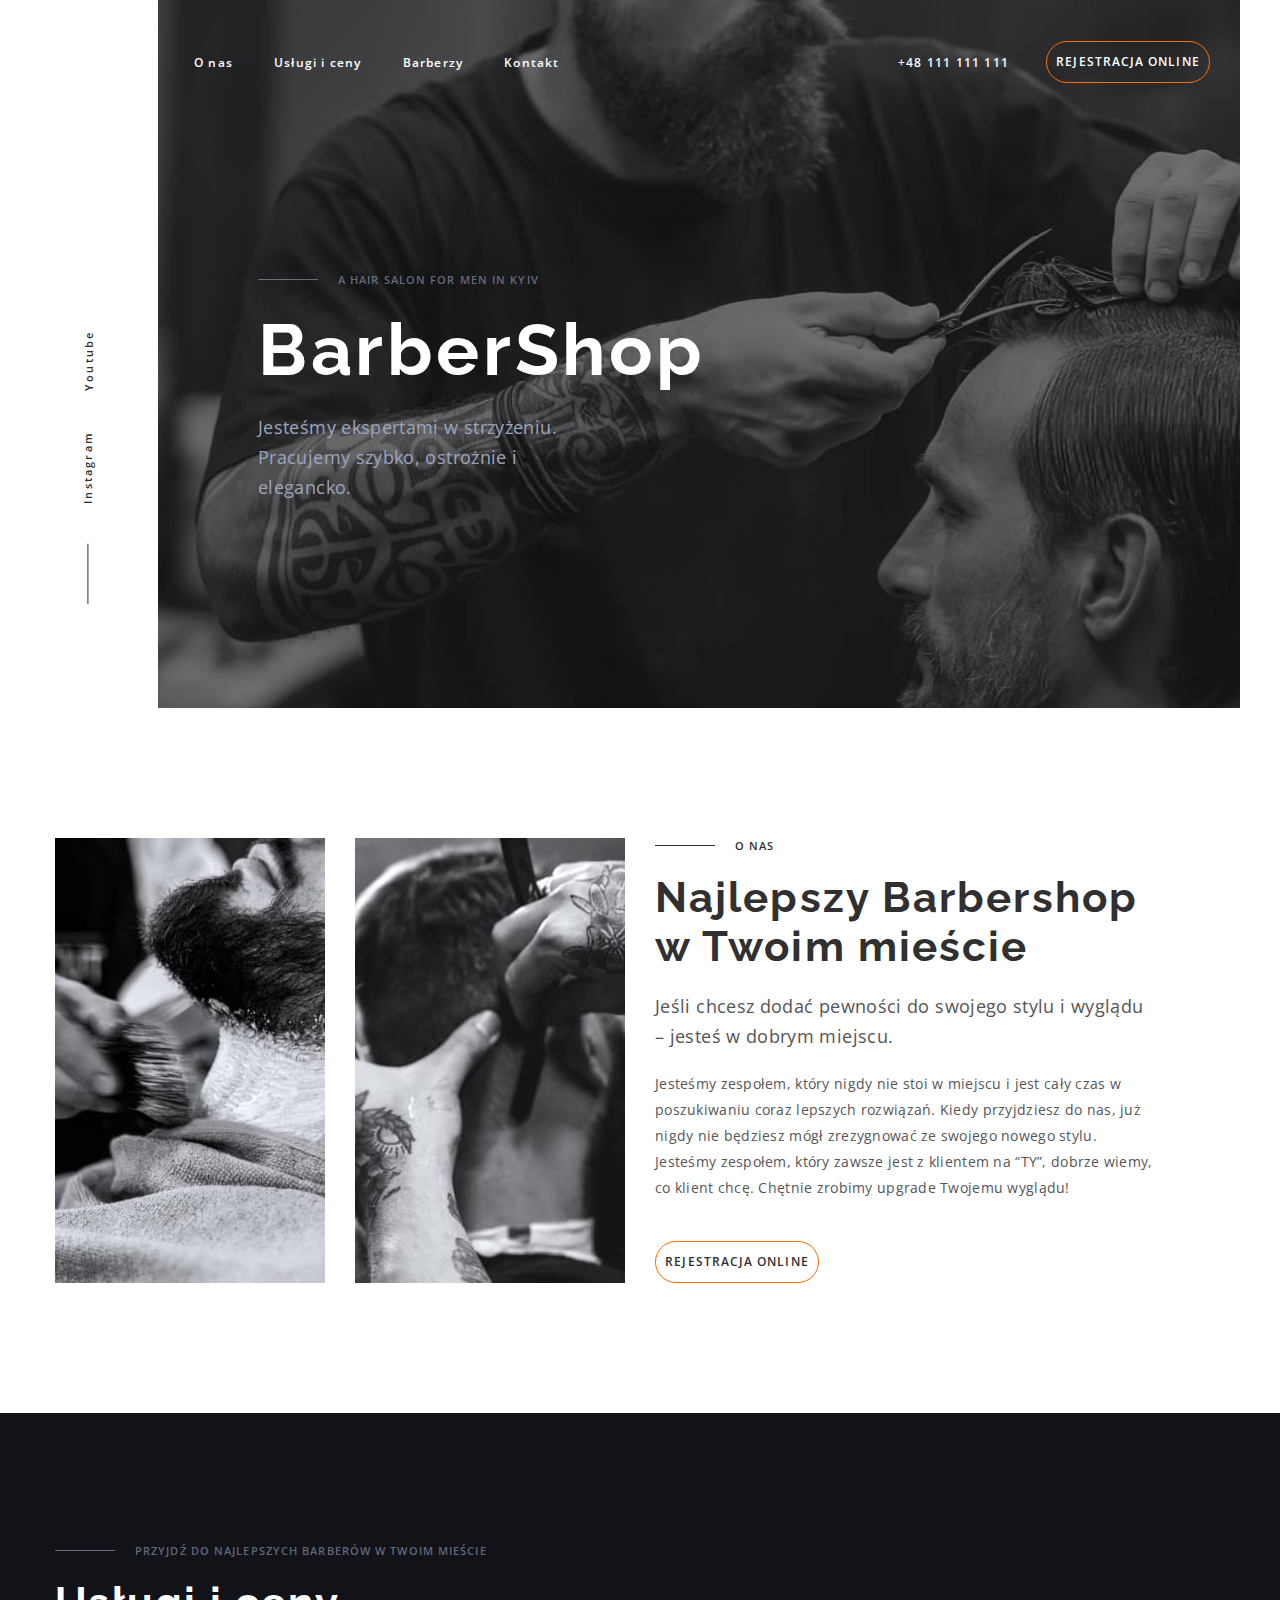
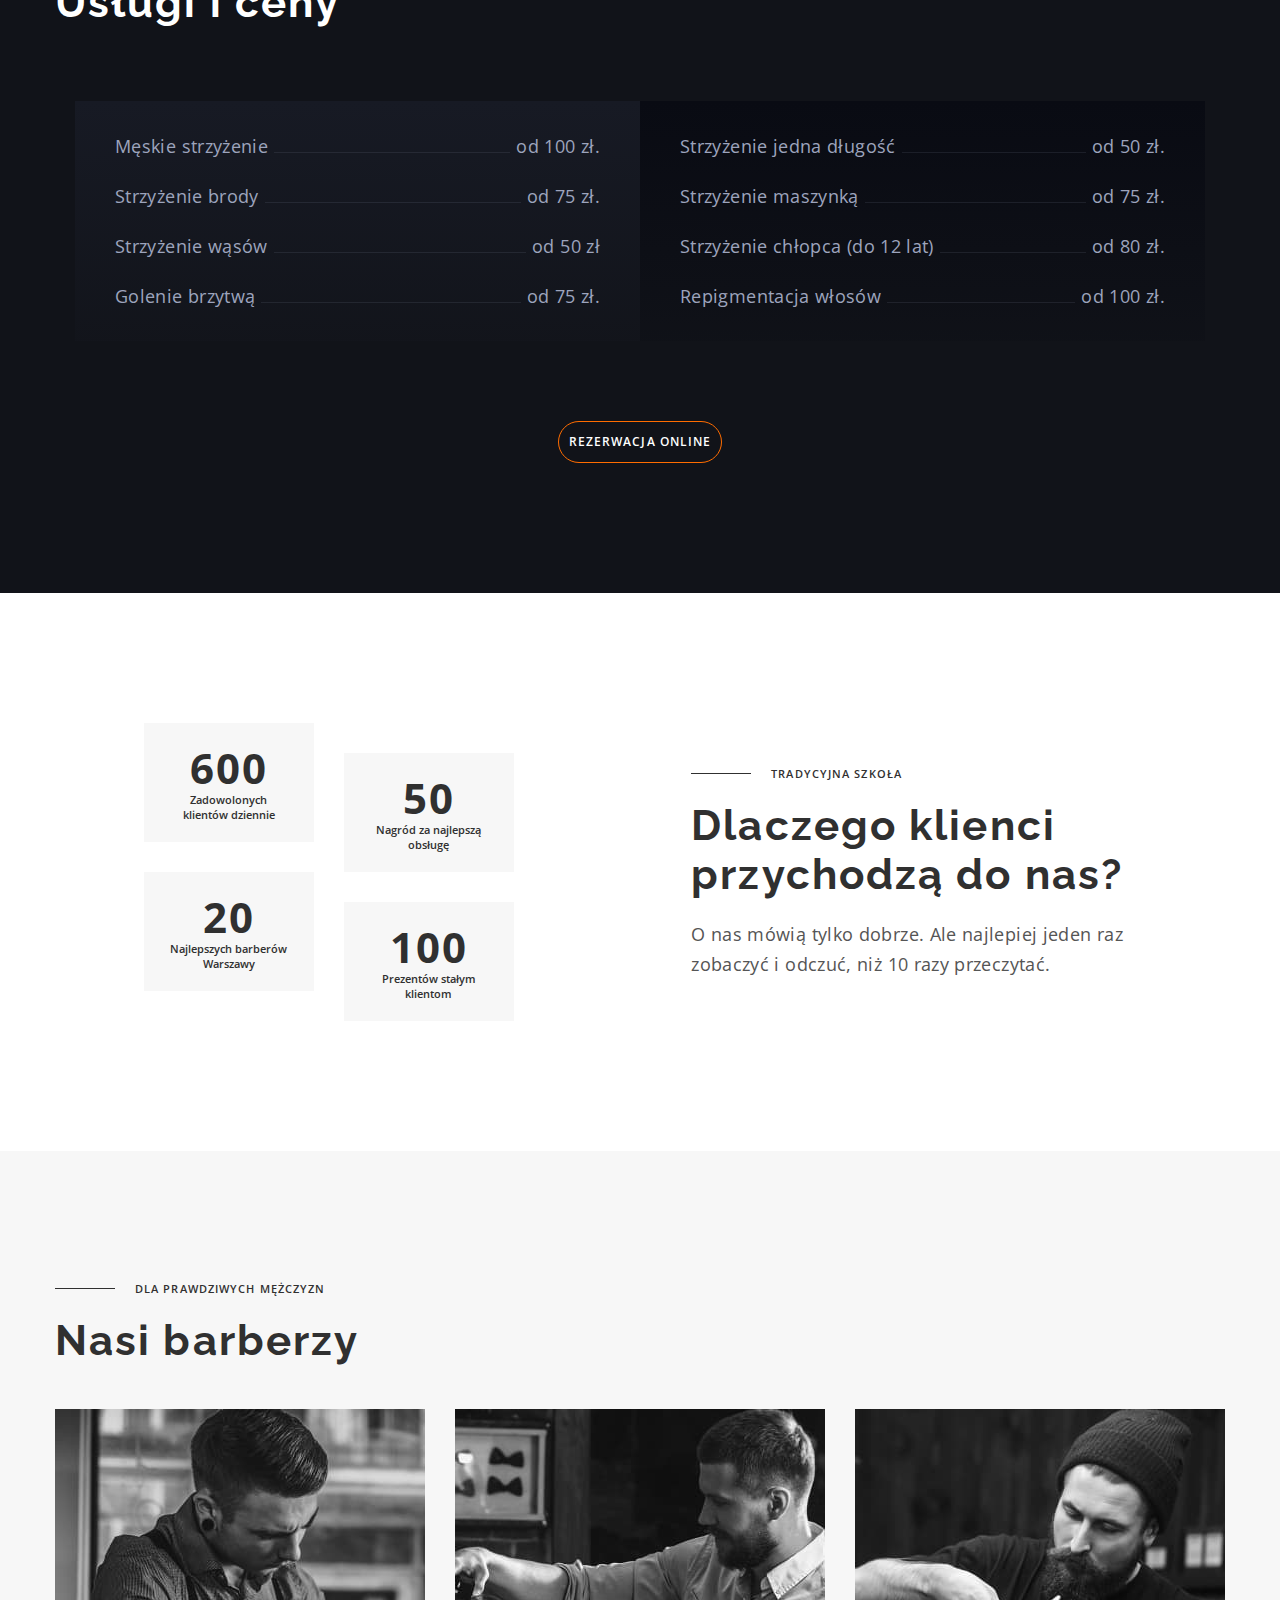
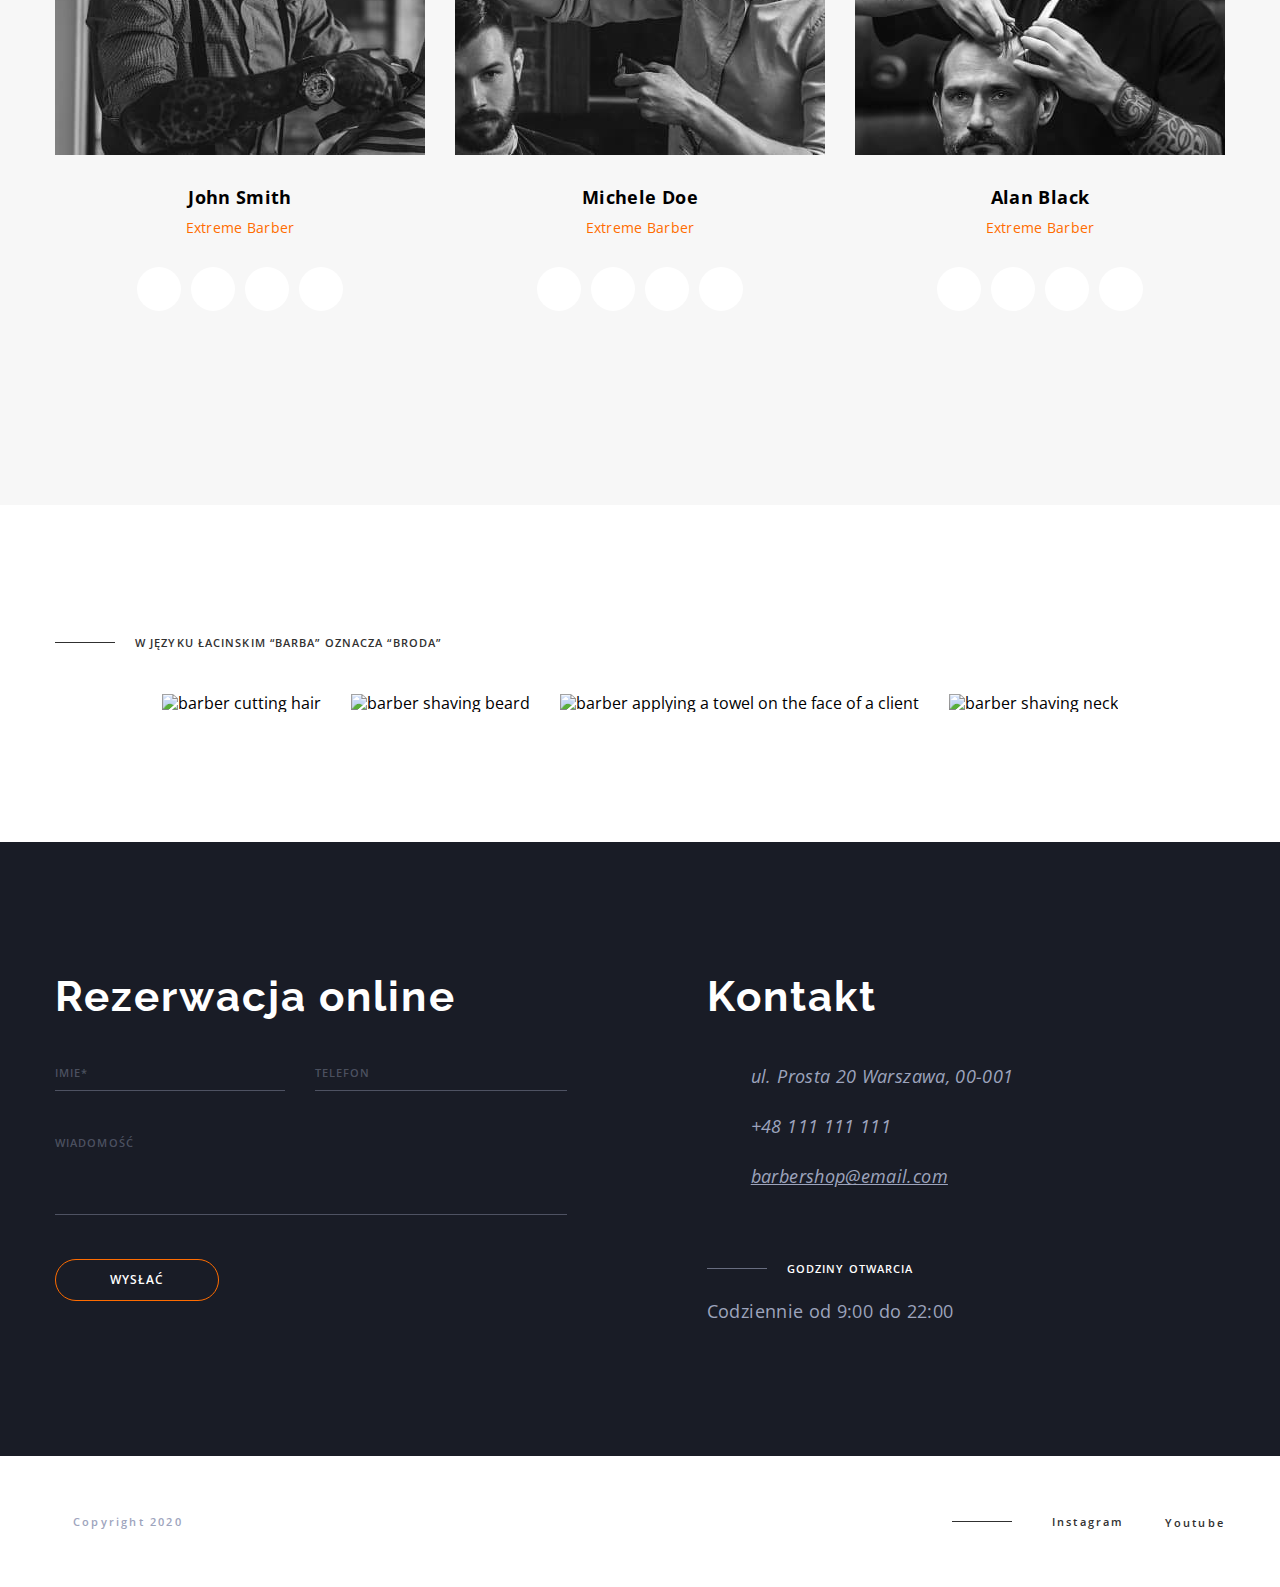
==== commit 723b079e: "update" ====
--- a/index.html
+++ b/index.html
@@ -168,15 +168,22 @@
             <ul class="about-us__list">
               <li class="about-us__item">
                 <picture>
-                  <source 
-                  srcset="./images/about-us/img1tablet-330.jpg 330w,
-                  ./images/about-us/img1tablet-660.jpg 660w"
-                  media="(min-width: 768px) and (max-width: 1199.9px)"
-                  sizes="(min-width:330px) 330px, 100vw" />
-                  <source srcset="./images/about-us/img1desktop-270.jpg 270w,
-                  ./images/about-us/img1desktop-540.jpg 540w"
-                  media="(min-width: 1200px)"
-                  sizes="(min-width:270px) 270px, 100vw" />
+                  <source
+                    srcset="
+                      ./images/about-us/img1tablet-330.jpg 330w,
+                      ./images/about-us/img1tablet-660.jpg 660w
+                    "
+                    media="(min-width: 768px) and (max-width: 1199.9px)"
+                    sizes="(min-width:330px) 330px, 100vw"
+                  />
+                  <source
+                    srcset="
+                      ./images/about-us/img1desktop-270.jpg 270w,
+                      ./images/about-us/img1desktop-540.jpg 540w
+                    "
+                    media="(min-width: 1200px)"
+                    sizes="(min-width:270px) 270px, 100vw"
+                  />
 
                   <img
                     src="./images/about-us/img1tablet-330.jpg"
@@ -186,15 +193,22 @@
               </li>
               <li class="about-us__item">
                 <picture>
-                  <source 
-                  srcset="./images/about-us/img2tablet-330.jpg 330w,
-                  ./images/about-us/img2tablet-660.jpg 660w"
-                  media="(min-width: 768px) and (max-width: 1199.9px)"
-                  sizes="(min-width:330px) 330px, 100vw" />
-                  <source srcset="./images/about-us/img2desktop-270.jpg 270w,
-                  ./images/about-us/img2desktop-540.jpg 540w"
-                  media="(min-width: 1200px)"
-                  sizes="(min-width:270px) 270px, 100vw" />
+                  <source
+                    srcset="
+                      ./images/about-us/img2tablet-330.jpg 330w,
+                      ./images/about-us/img2tablet-660.jpg 660w
+                    "
+                    media="(min-width: 768px) and (max-width: 1199.9px)"
+                    sizes="(min-width:330px) 330px, 100vw"
+                  />
+                  <source
+                    srcset="
+                      ./images/about-us/img2desktop-270.jpg 270w,
+                      ./images/about-us/img2desktop-540.jpg 540w
+                    "
+                    media="(min-width: 1200px)"
+                    sizes="(min-width:270px) 270px, 100vw"
+                  />
 
                   <img
                     src="./images/about-us/img2tablet-330.jpg"
@@ -207,10 +221,14 @@
 
           <div class="about-us__box">
             <p class="subtitle subtitle--nobackground">O NAS</p>
-            <h2 class="secondary-title secondary-title--nobackground about-us__secondary-title">
+            <h2
+              class="secondary-title secondary-title--nobackground about-us__secondary-title"
+            >
               Najlepszy Barbershop w Twoim mieście
             </h2>
-            <p class="description description--nobackgroud about-us__description">
+            <p
+              class="description description--nobackgroud about-us__description"
+            >
               Jeśli chcesz dodać pewności do swojego stylu i wyglądu – jesteś w
               dobrym miejscu.
             </p>
@@ -312,7 +330,7 @@
 
       <section class="section">
         <div class="satisfaction container">
-          <div>
+          <div class="satisfaction__wrap">
             <ul class="satisfaction__list">
               <li class="satisfaction__item">
                 <p class="satisfaction__number">600</p>
@@ -350,15 +368,47 @@
 
       <section class="barbers section" id="barbers">
         <div class="container">
-          <p class="subtitle subtitle--nobackground">
-            Dla prawdziwych mężczyzn
-          </p>
-          <h2 class="secondary-title secondary-title--nobackground">
-            Nasi barberzy
-          </h2>
+          <div class="barbers__wrap">
+            <p class="subtitle subtitle--nobackground">
+              Dla prawdziwych mężczyzn
+            </p>
+            <h2 class="secondary-title secondary-title--nobackground">
+              Nasi barberzy
+            </h2>
+          </div>
           <ul class="barbers__list">
             <li class="barbers__card">
-              <img src="./images/john smith.jpg" alt="John Smith picture" />
+              <picture>
+                <source
+                  srcset="
+                    ./images/barbers/johnsmith-mobile-418.jpg 418w,
+                    ./images/barbers/johnsmith-mobile-836.jpg 836w
+                  "
+                  media="(max-width:767.9px)"
+                  sizes="(min-width: 418px) 418px, 100vw"
+                />
+                <source
+                  srcset="
+                    ./images/barbers/johnsmith-tablet-450.jpg 450w,
+                    ./images/barbers/johnsmith-tablet-900.jpg 900w
+                  "
+                  media="(min-width:768px) and (max-width:1199.9px)"
+                  sizes="(min-width: 450px) 450px, 100vw"
+                />
+                <source
+                  srcset="
+                    ./images/barbers/johnsmith-desktop-370.jpg 370w,
+                    ./images/barbers/johnsmith-desktop-740.jpg 740w
+                  "
+                  media="(min-width:1200px)"
+                  sizes="(min-width: 370px) 370px, 100vw"
+                />
+
+                <img
+                  src="./images/barbers/johnsmith-mobile-418.jpg"
+                  alt="John Smith picture"
+                />
+              </picture>
               <h3 class="barbers__name light-theme">John Smith</h3>
               <p class="barbers__job">Extreme Barber</p>
               <ul class="socials">
@@ -393,7 +443,37 @@
               </ul>
             </li>
             <li class="barbers__card">
-              <img src="./images/michele doe.jpg" alt="Michele Doe picture" />
+              <picture>
+                <source
+                  srcset="
+                    ./images/barbers/micheledoe-mobile-418.jpg 418w,
+                    ./images/barbers/micheledoe-mobile-836.jpg 836w
+                  "
+                  media="(max-width:767.9px)"
+                  sizes="(min-width: 418px) 418px, 100vw"
+                />
+                <source
+                  srcset="
+                    ./images/barbers/micheledoe-tablet-450.jpg 450w,
+                    ./images/barbers/micheledoe-tablet-900.jpg 900w
+                  "
+                  media="(min-width:768px) and (max-width:1199.9px)"
+                  sizes="(min-width: 450px) 450px, 100vw"
+                />
+                <source
+                  srcset="
+                    ./images/barbers/micheledoe-desktop-370.jpg 370w,
+                    ./images/barbers/micheledoe-desktop-740.jpg 740w
+                  "
+                  media="(min-width:1200px)"
+                  sizes="(min-width: 370px) 370px, 100vw"
+                />
+
+                <img
+                  src="./images/barbers/micheledoe-mobile-418.jpg"
+                  alt="Michele Doe picture"
+                />
+              </picture>
               <h3 class="barbers__name light-theme">Michele Doe</h3>
               <p class="barbers__job">Extreme Barber</p>
               <ul class="socials">
@@ -428,7 +508,37 @@
               </ul>
             </li>
             <li class="barbers__card">
-              <img src="./images/alan black.jpg" alt="Alan Black picture" />
+              <picture>
+                <source
+                  srcset="
+                    ./images/barbers/alanblack-mobile-418.jpg 418w,
+                    ./images/barbers/alanblack-mobile-836.jpg 836w
+                  "
+                  media="(max-width:767.9px)"
+                  sizes="(min-width: 418px) 418px, 100vw"
+                />
+                <source
+                  srcset="
+                    ./images/barbers/alanblack-tablet-450.jpg 450w,
+                    ./images/barbers/alanblack-tablet-900.jpg 900w
+                  "
+                  media="(min-width:768px) and (max-width:1199.9px)"
+                  sizes="(min-width: 450px) 450px, 100vw"
+                />
+                <source
+                  srcset="
+                    ./images/barbers/alanblack-desktop-370.jpg 370w,
+                    ./images/barbers/alanblack-desktop-740.jpg 740w
+                  "
+                  media="(min-width:1200px)"
+                  sizes="(min-width: 370px) 370px, 100vw"
+                />
+
+                <img
+                  src="./images/barbers/alanblack-mobile-418.jpg"
+                  alt="Alan Black picture"
+                />
+              </picture>
               <h3 class="barbers__name light-theme">Alan Black</h3>
               <p class="barbers__job">Extreme Barber</p>
               <ul class="socials">
--- a/css/main.min.css
+++ b/css/main.min.css
@@ -1,4 +1,4 @@
 :root{--main-font: 'Open Sans',
         sans-serif;--headline-font: 'Raleway',
-        sans-serif}@keyframes motion{0%{transform:translate(100%, 100%) rotate(0deg)}50%{transform:translate(-50%, -50%) rotate(-30deg)}100%{transform:translate(-50%, -50%) rotate(0deg)}}html{scroll-behavior:smooth}body{font-family:var(--main-font)}ul{list-style:none;padding:0;margin:0}h1,h2,h3,h4,h5,h6,p{margin:0}img{display:block;height:auto}.section{padding:84px 0}@media screen and (min-width: 481px){.section{padding:100px 0}}@media screen and (min-width: 1200px){.section{padding:130px 0}}.container{width:100%;padding:0 31px;align-items:center;margin:0 auto}@media screen and (min-width: 768px){.container{padding:0 39px}}@media screen and (min-width: 1200px){.container{width:1200px;padding:0 15px}}.button{width:164px;font-weight:600;font-size:12px;line-height:1.333;letter-spacing:0.09em;text-transform:uppercase;background-color:transparent;border:1px solid #FF6C00;border-radius:25px;cursor:pointer;text-align:center;padding:12px 0;transition:color 250ms cubic-bezier(0.4, 0, 0.2, 1);transition:background-color 250ms cubic-bezier(0.4, 0, 0.2, 1)}.button:hover,.button:focus{color:#fff;background-color:#FF6C00}.button--onbackground{color:#fff}.button--nobackground{color:#303030}.subtitle{display:flex;align-items:center;font-weight:600;font-size:11px;line-height:1.364;letter-spacing:0.1em;text-transform:uppercase}.subtitle::before{display:block;content:"";width:60px;height:1px;margin-right:20px}.subtitle--onbackground{color:#9DA4BD99}.subtitle--onbackground::before{background-color:#9DA4BD99}.subtitle--nobackground{color:#303030}.subtitle--nobackground::before{background-color:#303030}.secondary-title{font-family:var(--headline-font);font-weight:700;font-size:42px;line-height:1.167;letter-spacing:0.05em;margin-top:20px}.secondary-title--nobackground{color:#303030}.secondary-title--onbackground{color:#fff}.description{margin-top:20px;font-size:18px;line-height:1.667;letter-spacing:0.02em}.description--onbackgroud{color:#9DA4BD}.description--nobackgroud{color:#555}.logo{transform:scale(1);transition:transform 250ms cubic-bezier(0.4, 0, 0.2, 1)}.logo:hover,.logo:focus{transform:scale(1.25)}@media screen and (max-width: 767.9px){.logo__icon{fill:#fff}}.social-media{display:flex;max-width:103px;height:100%;justify-content:center}.social-media__list{display:flex;gap:40px}.social-media__list--side{transform:rotate(-90deg);align-self:center;position:relative;bottom:-113px;left:-19px}.social-media__list--menu{flex-direction:column;gap:24px}.social-media__item:first-child{display:flex;align-items:center}.social-media__item:first-child::before{display:block;content:"";width:60px;height:1px;margin-right:40px;background-color:#303030}.social-media__item--menu:first-child::before{background-color:#FFFFFF66}.social-media__item--menu:last-child{margin-left:100px}.social-media__link{font-weight:600;font-size:11px;line-height:1.364;letter-spacing:0.2em;color:#303030;text-decoration:none;transition:color 250ms cubic-bezier(0.4, 0, 0.2, 1)}.social-media__link:hover,.social-media__link:focus{color:#FF6C00}.social-media__link--menu{color:#fff;font-size:14px}@media screen and (max-width: 767.9px){.social-media{display:none}}.socials{display:flex;justify-content:center}.socials__item:not(:last-child){margin-right:10px}.socials__link{width:44px;height:44px;display:block;padding:12px;background-color:#fff;color:#303030;border-radius:50%;transition:color 250ms cubic-bezier(0.4, 0, 0.2, 1);transition:background-color 250ms cubic-bezier(0.4, 0, 0.2, 1)}.socials__link:hover,.socials__link:focus{background-color:#303030;color:#FF6C00}.socials__icon{fill:currentColor}.order{display:flex;flex-direction:column;align-items:center}.order__title{font-weight:700;font-size:20px;line-height:1.15;text-align:center;letter-spacing:0.03em;color:#303030;margin-bottom:12px}.order__label{font-size:12px;line-height:1.167;letter-spacing:0.01em;color:#9DA4BD;width:100%}.order__box{position:relative}.order__box:focus-within{fill:#FF6C00}.order__icon{position:absolute;left:0;top:4px;margin:11px 12px;color:currentColor}.order__write{border:1px solid #9DA4BD66;box-sizing:border-box;border-radius:4px;width:100%;outline:none;margin-top:4px}.order__write:focus-within{border:1px solid #FF6C00}.order__write--input{padding:12px 42px;align-items:center;margin-bottom:10px}.order__write--text{resize:none;margin-bottom:20px;padding:12px 16px}.order__write--text::placeholder{color:#55555580}.policy{position:relative;margin-bottom:30px}.policy__label{padding-left:8px;cursor:pointer}.policy__label::before{content:"";width:15px;height:15px;display:block;border:2px solid #303030;border-radius:3px;background-color:#ffffff;position:absolute;left:0;top:2px;cursor:pointer}.policy__input{opacity:0}.policy__input:checked+.policy__label::before{content:"";display:block;background-image:url(../images/sass-icons/icon-check.svg);background-size:cover;border:1px solid #FF6C00;background-position:center}.policy__link{color:#FF6C00}.header{position:absolute;width:100%}.header .container{display:flex;padding-top:32px;align-items:center}.header__link{font-weight:600;font-size:12px;line-height:1.333;letter-spacing:0.1em;text-decoration:none;color:#fff;transition:color 250ms cubic-bezier(0.4, 0, 0.2, 1)}.header__link:hover,.header__link:focus{color:#FF6C00}.navigation{display:flex;align-items:center;margin-left:70px}.navigation__item:not(:last-child){margin-right:41px}.navigation__link{font-weight:600;font-size:12px;line-height:1.333;letter-spacing:0.1em;text-decoration:none;color:#fff;transition:color 250ms cubic-bezier(0.4, 0, 0.2, 1)}.navigation__link:hover,.navigation__link:focus{color:#FF6C00}@media screen and (max-width: 767.9px){.header .container{justify-content:space-between}.header__list{display:none}.navigation{display:none}}@media screen and (min-width: 768px){.header__list{display:flex;margin-left:auto}}@media screen and (min-width: 768px) and (max-width: 1199.9px){.header__list{flex-direction:column-reverse;gap:20px;align-items:center;position:relative;top:22px}.navigation{margin-left:54px}.navigation__item:not(:last-child){margin-right:24px}}@media screen and (min-width: 1200px){.header__list{margin-left:auto;margin-right:15px;align-items:center}.header__item:not(:last-child){margin-right:37px}}.hero{display:flex}.hero .container{display:flex;padding-right:0}.hero__box{flex-grow:1;padding-top:208px;padding-bottom:183px;padding-left:31px;background-color:#191c2633}.hero__title{font-family:var(--headline-font);font-weight:700;font-size:72px;line-height:1.181;letter-spacing:0.05em;color:#fff;margin-top:20px}.hero__description{width:343px}@media screen and (max-width: 767.9px){.hero .container{padding:0}}@media screen and (min-width: 768px){.hero__box{padding-top:272px;padding-bottom:245px;padding-left:120px}}@media screen and (max-width: 1199.9px){.hero__title{font-size:48px;line-height:1.174}}@media screen and (min-width: 1200px){.hero__box{padding-bottom:206px;padding-left:100px}}.hero__box{background-image:linear-gradient(rgba(25,28,38,0.2), rgba(25,28,38,0.2)),url(../images/hero/hero-mobile.jpg);background-repeat:no-repeat;background-size:cover}@media (min-device-pixel-ratio: 2), (-webkit-min-device-pixel-ratio: 2), (min-resolution: 192dpi), (min-resolution: 2dppx){.hero__box{background-image:linear-gradient(rgba(25,28,38,0.2), rgba(25,28,38,0.2)),url(../images/hero/hero-mobile@2x.jpg)}}@media screen and (min-width: 481px){.hero__box{background-image:linear-gradient(rgba(25,28,38,0.2), rgba(25,28,38,0.2)),url(../images/hero/hero-tablet.jpg)}}@media screen and (min-width: 481px) and (min-device-pixel-ratio: 2), screen and (min-width: 481px) and (-webkit-min-device-pixel-ratio: 2), screen and (min-width: 481px) and (min-resolution: 192dpi), screen and (min-width: 481px) and (min-resolution: 2dppx){.hero__box{background-image:linear-gradient(rgba(25,28,38,0.2), rgba(25,28,38,0.2)),url(../images/hero/hero-tablet@2x.jpg)}}@media screen and (min-width: 1200px){.hero__box{background-image:linear-gradient(rgba(25,28,38,0.2), rgba(25,28,38,0.2)),url(../images/hero/hero-desktop.jpg)}}@media screen and (min-width: 1200px) and (min-device-pixel-ratio: 2), screen and (min-width: 1200px) and (-webkit-min-device-pixel-ratio: 2), screen and (min-width: 1200px) and (min-resolution: 192dpi), screen and (min-width: 1200px) and (min-resolution: 2dppx){.hero__box{background-image:linear-gradient(rgba(25,28,38,0.2), rgba(25,28,38,0.2)),url(../images/hero/hero-desktop@2x.jpg)}}.about-us{display:flex}.about-us__list{display:none}.about-us__box{max-width:500px}.about-us__text{font-size:14px;line-height:1.857;letter-spacing:0.02em;margin-top:20px;margin-bottom:40px;color:#555}@media screen and (min-width: 768px){.about-us__list{display:flex;gap:30px;margin-right:30px}}@media screen and (min-width: 768px) and (max-width: 1199.9px){.about-us{align-items:flex-start}.about-us__list{display:flex;flex-direction:column}.about-us__text{margin-top:22px;margin-bottom:64px}}@media screen and (max-width: 1199.9px){.about-us__secondary-title{font-size:28px}.about-us__description{font-size:16px}}.services-and-prices{background-color:#111319;background-image:url(../images/services-and-prices-bg.png);background-repeat:no-repeat;background-size:cover}.services-and-prices__wrap{display:flex}.services-and-prices__list{padding:30px 40px;flex-basis:50%;margin-top:44px;margin-bottom:46px}.services-and-prices__list--first{background-image:linear-gradient(180deg, #171a24, #171a2433)}.services-and-prices__list--second{background-image:linear-gradient(180deg, #090b13, #090b1333)}.services-and-prices__item{display:flex;justify-content:space-between;align-items:baseline}.services-and-prices__item:not(:last-child){padding-bottom:20px}.services-and-prices__link{display:flex;justify-content:center;text-decoration:none}.services-and-prices__service,.services-and-prices__price{font-size:18px;line-height:1.667;letter-spacing:0.02em;color:#9DA4BD}.services-and-prices__line{display:block;height:1px;background-color:rgba(157,164,189,0.12);margin:0px 6px;flex-grow:1}.satisfaction{display:flex;justify-content:space-around}.satisfaction__list{max-width:370px;display:flex;flex-wrap:wrap}.satisfaction__item{display:flex;flex-direction:column;width:170px;padding:20px 24px;align-items:center;background-color:#F7F7F7}.satisfaction__item:nth-child(odd){margin-right:30px;margin-bottom:30px}.satisfaction__item:nth-child(even){margin-top:30px}.satisfaction__number{font-family:var(--main-font);font-weight:700;font-size:42px;line-height:1.167;letter-spacing:0.05em;color:#303030;position:relative;width:max-content}.satisfaction__number::after{content:"";display:block;width:9px;height:9px;background-image:url(../images/sass-icons/number-plus.svg);position:absolute;top:10px;right:-8px}.satisfaction__box{max-width:445px}.satisfaction__text{font-weight:600;font-size:11px;line-height:1.364;text-align:center;color:#303030}.barbers{background-color:#F7F7F7}.barbers__list{display:flex;justify-content:space-between;margin-top:44px}.barbers__name{font-size:18px;line-height:1.389;text-align:center;letter-spacing:0.02em;margin-top:30px;margin-bottom:8px}.barbers__job{font-size:14px;line-height:1.357;text-align:center;letter-spacing:0.02em;color:#FF6C00;margin-bottom:30px}.gallery{display:flex;justify-content:space-between;margin-top:44px}.contact{background-color:#191C26}.contact .container{display:flex;margin:0 auto;align-items:baseline}.contact__title{font-family:var(--headline-font);font-weight:700;font-size:42px;line-height:1.167;letter-spacing:0.05em;color:#fff}.contact__form{margin:44px 40px 0 0}.contact__box{display:flex;flex-direction:row}.contact__label{font-weight:600;font-size:11px;line-height:1.364;letter-spacing:0.1em;text-transform:uppercase;color:rgba(157,164,189,0.4);display:flex;flex-grow:1;border-bottom:1px solid;transition:color 250ms cubic-bezier(0.4, 0, 0.2, 1);cursor:pointer}.contact__label:focus-within,.contact__label:hover{color:#fff}.contact__label--input:first-of-type{margin-right:30px}.contact__label--input{padding-bottom:8px;margin-bottom:44px}.contact__label--text{flex-direction:column;margin-bottom:44px}.contact__write{font-size:11px;line-height:1.364;letter-spacing:0.1em;color:#fff;background-color:transparent;outline:none;border:none}.contact__write--input{flex-grow:1}.contact__write--text{resize:none}.contact__subtitle{color:#fff}.address,.contact__reservation{flex-grow:1;padding:130px 0}.address{padding-left:100px;padding-right:105px;background-image:url(../images/contact-bg.png);background-repeat:no-repeat;background-size:cover}.address__wrap{font-family:var(--main-font);margin-top:40px;margin-bottom:70px}.address__item:not(:last-child){margin-bottom:20px}.address__link{text-decoration:none;width:fit-content;display:flex}.address__link::before{content:"";display:block;margin-right:20px;width:24px;height:24px}.address__link--street::before{background-image:url(../images/sass-icons/map-pin.svg)}.address__link--phone::before{background-image:url(../images/sass-icons/phone.svg)}.address__mail{display:flex}.address__mail::before{content:"";display:block;margin-right:20px;width:24px;height:24px;background-image:url(../images/sass-icons/mail.svg)}.address__link,.address__mail,.address__time{font-family:var(--main-font);font-size:18px;line-height:1.667;letter-spacing:0.02em;color:#9DA4BD}.address__time{margin-top:20px}.footer{display:flex;justify-content:space-between;padding:56px 55px}.footer__text{font-weight:600;font-size:11px;line-height:1.364;letter-spacing:0.2em;color:#9DA4BD;display:flex;align-items:center}.footer__icon{margin-right:6px}.backdrop{position:fixed;left:0;top:0;width:100%;height:100%;background-color:#00000033;opacity:1;transition:opacity 700ms cubic-bezier(0.4, 0, 0.2, 1)}.backdrop.is-hidden{opacity:0;pointer-events:none}.backdrop.is-hidden>.modal{transform:translate(100%, 100%) rotate(45deg)}.backdrop>.modal{position:absolute;left:50%;top:50%;transform:translate(-50%, -50%) rotate(0deg);width:528px;min-height:581px;background-color:#fff;box-shadow:0px 1px 3px rgba(0,0,0,0.12),0px 1px 1px rgba(0,0,0,0.14),0px 2px 1px rgba(0,0,0,0.2);border-radius:4px;transition:transform 700ms ease-in;padding:40px}.modal__icon{fill:currentColor}.modal__button{display:flex;padding:6px;background-color:transparent;border:1px solid #FF6C00;border-radius:50%;position:absolute;right:8px;top:8px;cursor:pointer;transition:color 250ms cubic-bezier(0.4, 0, 0.2, 1);transition:background-color 250ms cubic-bezier(0.4, 0, 0.2, 1)}.modal__button:hover,.modal__button:focus{color:#fff;background-color:#FF6C00}#navMenu{display:block;z-index:10}#navMenu>span{display:block;width:28px;height:2px;background-color:#fff}#navMenu>span:not(:last-child){margin-bottom:7px}#navMenu,#navMenu>span{transition:all .4s ease-in-out}#navMenu.active{transition-delay:0.8s;transform:rotate(45deg)}#navMenu.active>span:nth-child(2){width:0}#navMenu.active>span:nth-child(1),#navMenu.active>span:nth-child(3){transition-delay:.4s}#navMenu.active>span:nth-child(1){transform:translateY(9px)}#navMenu.active>span:nth-child(3){transform:translateY(-9px) rotate(90deg)}@media screen and (min-width: 768px){#navMenu{display:none}}.active{position:fixed;top:51px;right:32px}.menu{display:flex;flex-direction:column;gap:64px;position:fixed;width:337px;height:100vh;padding-top:118px;padding-left:40px;background-color:#090B13DD;top:0;right:0;transform:translateX(0);transition:transform 500ms linear}.menu.is-open{opacity:0;visibility:hidden;pointer-events:none;transform:translateX(100%)}.menu__link{font-size:18px}.menu__item:not(:last-child){margin-bottom:24px}
+        sans-serif}@keyframes motion{0%{transform:translate(100%, 100%) rotate(0deg)}50%{transform:translate(-50%, -50%) rotate(-30deg)}100%{transform:translate(-50%, -50%) rotate(0deg)}}html{scroll-behavior:smooth}body{font-family:var(--main-font)}ul{list-style:none;padding:0;margin:0}h1,h2,h3,h4,h5,h6,p{margin:0}img{display:block;height:auto}.section{padding:84px 0}@media screen and (min-width: 481px){.section{padding:100px 0}}@media screen and (min-width: 1200px){.section{padding:130px 0}}.container{width:100%;padding:0 31px;align-items:center;margin:0 auto}@media screen and (min-width: 768px){.container{padding:0 39px}}@media screen and (min-width: 1200px){.container{width:1200px;padding:0 15px}}.button{width:164px;font-weight:600;font-size:12px;line-height:1.333;letter-spacing:0.09em;text-transform:uppercase;background-color:transparent;border:1px solid #FF6C00;border-radius:25px;cursor:pointer;text-align:center;padding:12px 0;transition:color 250ms cubic-bezier(0.4, 0, 0.2, 1);transition:background-color 250ms cubic-bezier(0.4, 0, 0.2, 1)}.button:hover,.button:focus{color:#fff;background-color:#FF6C00}.button--onbackground{color:#fff}.button--nobackground{color:#303030}.subtitle{display:flex;align-items:center;font-weight:600;font-size:11px;line-height:1.364;letter-spacing:0.1em;text-transform:uppercase}.subtitle::before{display:block;content:"";width:60px;height:1px;margin-right:20px}.subtitle--onbackground{color:#9DA4BD99}.subtitle--onbackground::before{background-color:#9DA4BD99}.subtitle--nobackground{color:#303030}.subtitle--nobackground::before{background-color:#303030}.secondary-title{font-family:var(--headline-font);font-weight:700;font-size:42px;line-height:1.167;letter-spacing:0.05em;margin-top:20px}.secondary-title--nobackground{color:#303030}.secondary-title--onbackground{color:#fff}.description{margin-top:20px;font-size:18px;line-height:1.667;letter-spacing:0.02em}.description--onbackgroud{color:#9DA4BD}.description--nobackgroud{color:#555}.logo{transform:scale(1);transition:transform 250ms cubic-bezier(0.4, 0, 0.2, 1)}.logo:hover,.logo:focus{transform:scale(1.25)}@media screen and (max-width: 767.9px){.logo__icon{fill:#fff}}.social-media{display:flex;max-width:103px;height:100%;justify-content:center}.social-media__list{display:flex;gap:40px}.social-media__list--side{transform:rotate(-90deg);align-self:center;position:relative;bottom:-113px;left:-19px}.social-media__list--menu{flex-direction:column;gap:24px}.social-media__item:first-child{display:flex;align-items:center}.social-media__item:first-child::before{display:block;content:"";width:60px;height:1px;margin-right:40px;background-color:#303030}.social-media__item--menu:first-child::before{background-color:#FFFFFF66}.social-media__item--menu:last-child{margin-left:100px}.social-media__link{font-weight:600;font-size:11px;line-height:1.364;letter-spacing:0.2em;color:#303030;text-decoration:none;transition:color 250ms cubic-bezier(0.4, 0, 0.2, 1)}.social-media__link:hover,.social-media__link:focus{color:#FF6C00}.social-media__link--menu{color:#fff;font-size:14px}@media screen and (max-width: 767.9px){.social-media{display:none}}.socials{display:flex;justify-content:center}.socials__item:not(:last-child){margin-right:10px}.socials__link{width:44px;height:44px;display:block;padding:12px;background-color:#fff;color:#303030;border-radius:50%;transition:color 250ms cubic-bezier(0.4, 0, 0.2, 1);transition:background-color 250ms cubic-bezier(0.4, 0, 0.2, 1)}.socials__link:hover,.socials__link:focus{background-color:#303030;color:#FF6C00}.socials__icon{fill:currentColor}.order{display:flex;flex-direction:column;align-items:center}.order__title{font-weight:700;font-size:20px;line-height:1.15;text-align:center;letter-spacing:0.03em;color:#303030;margin-bottom:12px}.order__label{font-size:12px;line-height:1.167;letter-spacing:0.01em;color:#9DA4BD;width:100%}.order__box{position:relative}.order__box:focus-within{fill:#FF6C00}.order__icon{position:absolute;left:0;top:4px;margin:11px 12px;color:currentColor}.order__write{border:1px solid #9DA4BD66;box-sizing:border-box;border-radius:4px;width:100%;outline:none;margin-top:4px}.order__write:focus-within{border:1px solid #FF6C00}.order__write--input{padding:12px 42px;align-items:center;margin-bottom:10px}.order__write--text{resize:none;margin-bottom:20px;padding:12px 16px}.order__write--text::placeholder{color:#55555580}.policy{position:relative;margin-bottom:30px}.policy__label{padding-left:8px;cursor:pointer}.policy__label::before{content:"";width:15px;height:15px;display:block;border:2px solid #303030;border-radius:3px;background-color:#ffffff;position:absolute;left:0;top:2px;cursor:pointer}.policy__input{opacity:0}.policy__input:checked+.policy__label::before{content:"";display:block;background-image:url(../images/sass-icons/icon-check.svg);background-size:cover;border:1px solid #FF6C00;background-position:center}.policy__link{color:#FF6C00}.header{position:absolute;width:100%}.header .container{display:flex;padding-top:32px;align-items:center}.header__link{font-weight:600;font-size:12px;line-height:1.333;letter-spacing:0.1em;text-decoration:none;color:#fff;transition:color 250ms cubic-bezier(0.4, 0, 0.2, 1)}.header__link:hover,.header__link:focus{color:#FF6C00}.navigation{display:flex;align-items:center;margin-left:70px}.navigation__item:not(:last-child){margin-right:41px}.navigation__link{font-weight:600;font-size:12px;line-height:1.333;letter-spacing:0.1em;text-decoration:none;color:#fff;transition:color 250ms cubic-bezier(0.4, 0, 0.2, 1)}.navigation__link:hover,.navigation__link:focus{color:#FF6C00}@media screen and (max-width: 767.9px){.header .container{justify-content:space-between}.header__list{display:none}.navigation{display:none}}@media screen and (min-width: 768px){.header__list{display:flex;margin-left:auto}}@media screen and (min-width: 768px) and (max-width: 1199.9px){.header__list{flex-direction:column-reverse;gap:20px;align-items:center;position:relative;top:22px}.navigation{margin-left:54px}.navigation__item:not(:last-child){margin-right:24px}}@media screen and (min-width: 1200px){.header__list{margin-left:auto;margin-right:15px;align-items:center}.header__item:not(:last-child){margin-right:37px}}.hero{display:flex}.hero .container{display:flex;padding-right:0}.hero__box{flex-grow:1;padding-top:208px;padding-bottom:183px;padding-left:31px;background-color:#191c2633}.hero__title{font-family:var(--headline-font);font-weight:700;font-size:72px;line-height:1.181;letter-spacing:0.05em;color:#fff;margin-top:20px}.hero__description{width:343px}@media screen and (max-width: 767.9px){.hero .container{padding:0}}@media screen and (min-width: 768px){.hero__box{padding-top:272px;padding-bottom:245px;padding-left:120px}}@media screen and (max-width: 1199.9px){.hero__title{font-size:48px;line-height:1.174}}@media screen and (min-width: 1200px){.hero__box{padding-bottom:206px;padding-left:100px}}.hero__box{background-image:linear-gradient(rgba(25,28,38,0.2), rgba(25,28,38,0.2)),url(../images/hero/hero-mobile.jpg);background-repeat:no-repeat;background-size:cover}@media (min-device-pixel-ratio: 2), (-webkit-min-device-pixel-ratio: 2), (min-resolution: 192dpi), (min-resolution: 2dppx){.hero__box{background-image:linear-gradient(rgba(25,28,38,0.2), rgba(25,28,38,0.2)),url(../images/hero/hero-mobile@2x.jpg)}}@media screen and (min-width: 481px){.hero__box{background-image:linear-gradient(rgba(25,28,38,0.2), rgba(25,28,38,0.2)),url(../images/hero/hero-tablet.jpg)}}@media screen and (min-width: 481px) and (min-device-pixel-ratio: 2), screen and (min-width: 481px) and (-webkit-min-device-pixel-ratio: 2), screen and (min-width: 481px) and (min-resolution: 192dpi), screen and (min-width: 481px) and (min-resolution: 2dppx){.hero__box{background-image:linear-gradient(rgba(25,28,38,0.2), rgba(25,28,38,0.2)),url(../images/hero/hero-tablet@2x.jpg)}}@media screen and (min-width: 1200px){.hero__box{background-image:linear-gradient(rgba(25,28,38,0.2), rgba(25,28,38,0.2)),url(../images/hero/hero-desktop.jpg)}}@media screen and (min-width: 1200px) and (min-device-pixel-ratio: 2), screen and (min-width: 1200px) and (-webkit-min-device-pixel-ratio: 2), screen and (min-width: 1200px) and (min-resolution: 192dpi), screen and (min-width: 1200px) and (min-resolution: 2dppx){.hero__box{background-image:linear-gradient(rgba(25,28,38,0.2), rgba(25,28,38,0.2)),url(../images/hero/hero-desktop@2x.jpg)}}.about-us{display:flex}.about-us__list{display:none}.about-us__box{max-width:500px}.about-us__text{font-size:14px;line-height:1.857;letter-spacing:0.02em;margin-top:20px;margin-bottom:40px;color:#555}@media screen and (min-width: 768px){.about-us__list{display:flex;gap:30px;margin-right:30px}}@media screen and (min-width: 768px) and (max-width: 1199.9px){.about-us{align-items:flex-start}.about-us__list{display:flex;flex-direction:column}.about-us__text{margin-top:22px;margin-bottom:64px}}@media screen and (max-width: 1199.9px){.about-us__secondary-title{font-size:28px}.about-us__description{font-size:16px}}.services-and-prices{background-color:#111319}.services-and-prices__wrap{display:flex;flex-direction:column;margin-top:44px;margin-bottom:50px;padding:30px 20px}.services-and-prices__item{display:flex;justify-content:space-between;align-items:baseline}.services-and-prices__item:not(:last-child){margin-bottom:20px}.services-and-prices__link{display:flex;justify-content:center;text-decoration:none}.services-and-prices__service,.services-and-prices__price{font-size:12px;line-height:1.987;letter-spacing:0.02em;color:#9DA4BD}.services-and-prices__line{display:block;height:1px;background-color:rgba(157,164,189,0.12);margin:0px 6px;flex-grow:1}@media screen and (min-width: 480px){.services-and-prices__service,.services-and-prices__price{font-size:14px;line-height:2.143}}@media screen and (min-width: 768px){.services-and-prices__service,.services-and-prices__price{font-size:18px;line-height:1.667}}@media screen and (min-width: 768px) and (max-width: 1199.9px){.services-and-prices__wrap{padding:30px 40px}}@media screen and (max-width: 1199.9px){.services-and-prices__list--first .services-and-prices__item{margin-bottom:20px}.services-and-prices__wrap{background-image:linear-gradient(180deg, #171A24 0%, rgba(23,26,36,0.2) 100%)}}@media screen and (min-width: 1200px){.services-and-prices__wrap{flex-direction:row}.services-and-prices__list{flex-basis:50%;padding:30px 40px}.services-and-prices__list--first{background-image:linear-gradient(180deg, #171a24, #171a2433)}.services-and-prices__list--second{background-image:linear-gradient(180deg, #090b13, #090b1333)}.services-and-prices__item:not(:last-child){margin-bottom:20px}}.services-and-prices{background-image:url(../images/services-and-prices/imgbg-mobile.png);background-repeat:no-repeat;background-size:cover}@media (min-device-pixel-ratio: 2), (-webkit-min-device-pixel-ratio: 2), (min-resolution: 192dpi), (min-resolution: 2dppx){.services-and-prices{background-image:url(../images/services-and-prices/imgbg-mobile@2x.png)}}@media screen and (min-width: 481px){.services-and-prices{background-image:url(../images/services-and-prices/imgbg-tablet.png)}}@media screen and (min-width: 481px) and (min-device-pixel-ratio: 2), screen and (min-width: 481px) and (-webkit-min-device-pixel-ratio: 2), screen and (min-width: 481px) and (min-resolution: 192dpi), screen and (min-width: 481px) and (min-resolution: 2dppx){.services-and-prices{background-image:url(../images/services-and-prices/imgbg-tablet@2x.png)}}@media screen and (min-width: 1200px){.services-and-prices{background-image:url(../images/services-and-prices/imgbg-desktop.png)}}@media screen and (min-width: 1200px) and (min-device-pixel-ratio: 2), screen and (min-width: 1200px) and (-webkit-min-device-pixel-ratio: 2), screen and (min-width: 1200px) and (min-resolution: 192dpi), screen and (min-width: 1200px) and (min-resolution: 2dppx){.services-and-prices{background-image:url(../images/services-and-prices/imgbg-desktop@2x.png)}}.satisfaction{display:flex;flex-direction:column-reverse}.satisfaction__list{max-width:370px;display:flex;flex-wrap:wrap}.satisfaction__item{display:flex;flex-direction:column;width:170px;padding:20px 24px;align-items:center;background-color:#F7F7F7}.satisfaction__item:nth-child(odd){margin-right:30px;margin-bottom:30px}.satisfaction__item:nth-child(even){margin-top:30px}.satisfaction__number{font-family:var(--main-font);font-weight:700;font-size:42px;line-height:1.167;letter-spacing:0.05em;color:#303030;position:relative;width:max-content}.satisfaction__number::after{content:"";display:block;width:9px;height:9px;background-image:url(../images/sass-icons/number-plus.svg);position:absolute;top:10px;right:-8px}.satisfaction__box{max-width:445px}.satisfaction__text{font-weight:600;font-size:11px;line-height:1.364;text-align:center;color:#303030}@media screen and (max-width: 430px){.satisfaction .secondary-title{font-size:28px}.satisfaction .description{font-size:16px}.satisfaction__list{flex-direction:column}.satisfaction__item{width:auto}.satisfaction__item:nth-child(odd){margin-right:0;margin-bottom:0}.satisfaction__item:nth-child(even){margin-top:0}.satisfaction__item:not(:last-child){margin-bottom:30px}}@media screen and (max-width: 480.9px){.satisfaction{justify-content:center}.satisfaction__list{justify-content:center}}@media screen and (max-width: 1199.9px){.satisfaction__box{margin-bottom:44px;align-self:flex-start}}@media screen and (max-width: 1199.9px) and (min-width: 481px){.satisfaction__wrap{align-self:flex-end}}@media screen and (min-width: 1200px){.satisfaction{flex-direction:row;justify-content:space-around}}.barbers{background-color:#F7F7F7}@media screen and (min-width: 768px) and (max-width: 1199.9px){.barbers .container{display:flex;flex-direction:column}}@media screen and (min-width: 768px) and (max-width: 1199.9px){.barbers__wrap{width:450px}}.barbers__list{display:flex;flex-direction:column;margin-top:44px}.barbers__card{display:flex;flex-direction:column;align-items:center}.barbers__card:not(:last-child){margin-bottom:64px}.barbers__name{font-size:18px;line-height:1.389;text-align:center;letter-spacing:0.02em;margin-top:30px;margin-bottom:8px}.barbers__job{font-size:14px;line-height:1.357;text-align:center;letter-spacing:0.02em;color:#FF6C00;margin-bottom:30px}@media screen and (min-width: 1200px){.barbers__list{flex-direction:row;justify-content:space-between}}.gallery{display:flex;margin-top:44px;justify-content:center;flex-wrap:wrap;gap:30px}@media screen and (min-width: 1200px){.gallery{flex-direction:row}}.contact{background-color:#191C26}.contact .container{display:flex;margin:0 auto;align-items:baseline}.contact__title{font-family:var(--headline-font);font-weight:700;font-size:42px;line-height:1.167;letter-spacing:0.05em;color:#fff}.contact__form{margin:44px 40px 0 0}.contact__box{display:flex;flex-direction:row}.contact__label{font-weight:600;font-size:11px;line-height:1.364;letter-spacing:0.1em;text-transform:uppercase;color:rgba(157,164,189,0.4);display:flex;flex-grow:1;border-bottom:1px solid;transition:color 250ms cubic-bezier(0.4, 0, 0.2, 1);cursor:pointer}.contact__label:focus-within,.contact__label:hover{color:#fff}.contact__label--input:first-of-type{margin-right:30px}.contact__label--input{padding-bottom:8px;margin-bottom:44px}.contact__label--text{flex-direction:column;margin-bottom:44px}.contact__write{font-size:11px;line-height:1.364;letter-spacing:0.1em;color:#fff;background-color:transparent;outline:none;border:none}.contact__write--input{flex-grow:1}.contact__write--text{resize:none}.contact__subtitle{color:#fff}.address,.contact__reservation{flex-grow:1;padding:130px 0}.address{padding-left:100px;padding-right:105px;background-image:url(../images/contact-bg.png);background-repeat:no-repeat;background-size:cover}.address__wrap{font-family:var(--main-font);margin-top:40px;margin-bottom:70px}.address__item:not(:last-child){margin-bottom:20px}.address__link{text-decoration:none;width:fit-content;display:flex}.address__link::before{content:"";display:block;margin-right:20px;width:24px;height:24px}.address__link--street::before{background-image:url(../images/sass-icons/map-pin.svg)}.address__link--phone::before{background-image:url(../images/sass-icons/phone.svg)}.address__mail{display:flex}.address__mail::before{content:"";display:block;margin-right:20px;width:24px;height:24px;background-image:url(../images/sass-icons/mail.svg)}.address__link,.address__mail,.address__time{font-family:var(--main-font);font-size:18px;line-height:1.667;letter-spacing:0.02em;color:#9DA4BD}.address__time{margin-top:20px}.footer{display:flex;justify-content:space-between;padding:56px 55px}.footer__text{font-weight:600;font-size:11px;line-height:1.364;letter-spacing:0.2em;color:#9DA4BD;display:flex;align-items:center}.footer__icon{margin-right:6px}.backdrop{position:fixed;left:0;top:0;width:100%;height:100%;background-color:#00000033;opacity:1;transition:opacity 700ms cubic-bezier(0.4, 0, 0.2, 1)}.backdrop.is-hidden{opacity:0;pointer-events:none}.backdrop.is-hidden>.modal{transform:translate(100%, 100%) rotate(45deg)}.backdrop>.modal{position:absolute;left:50%;top:50%;transform:translate(-50%, -50%) rotate(0deg);width:528px;min-height:581px;background-color:#fff;box-shadow:0px 1px 3px rgba(0,0,0,0.12),0px 1px 1px rgba(0,0,0,0.14),0px 2px 1px rgba(0,0,0,0.2);border-radius:4px;transition:transform 700ms ease-in;padding:40px}.modal__icon{fill:currentColor}.modal__button{display:flex;padding:6px;background-color:transparent;border:1px solid #FF6C00;border-radius:50%;position:absolute;right:8px;top:8px;cursor:pointer;transition:color 250ms cubic-bezier(0.4, 0, 0.2, 1);transition:background-color 250ms cubic-bezier(0.4, 0, 0.2, 1)}.modal__button:hover,.modal__button:focus{color:#fff;background-color:#FF6C00}#navMenu{display:block;z-index:10}#navMenu>span{display:block;width:28px;height:2px;background-color:#fff}#navMenu>span:not(:last-child){margin-bottom:7px}#navMenu,#navMenu>span{transition:all .4s ease-in-out}#navMenu.active{transition-delay:0.8s;transform:rotate(45deg)}#navMenu.active>span:nth-child(2){width:0}#navMenu.active>span:nth-child(1),#navMenu.active>span:nth-child(3){transition-delay:.4s}#navMenu.active>span:nth-child(1){transform:translateY(9px)}#navMenu.active>span:nth-child(3){transform:translateY(-9px) rotate(90deg)}@media screen and (min-width: 768px){#navMenu{display:none}}.active{position:fixed;top:51px;right:32px}.menu{display:flex;flex-direction:column;gap:64px;position:fixed;width:337px;height:100vh;padding-top:118px;padding-left:40px;background-color:#090B13DD;top:0;right:0;transform:translateX(0);transition:transform 500ms linear}.menu.is-open{opacity:0;visibility:hidden;pointer-events:none;transform:translateX(100%)}.menu__link{font-size:18px}.menu__item:not(:last-child){margin-bottom:24px}
 /*# sourceMappingURL=main.min.css.map */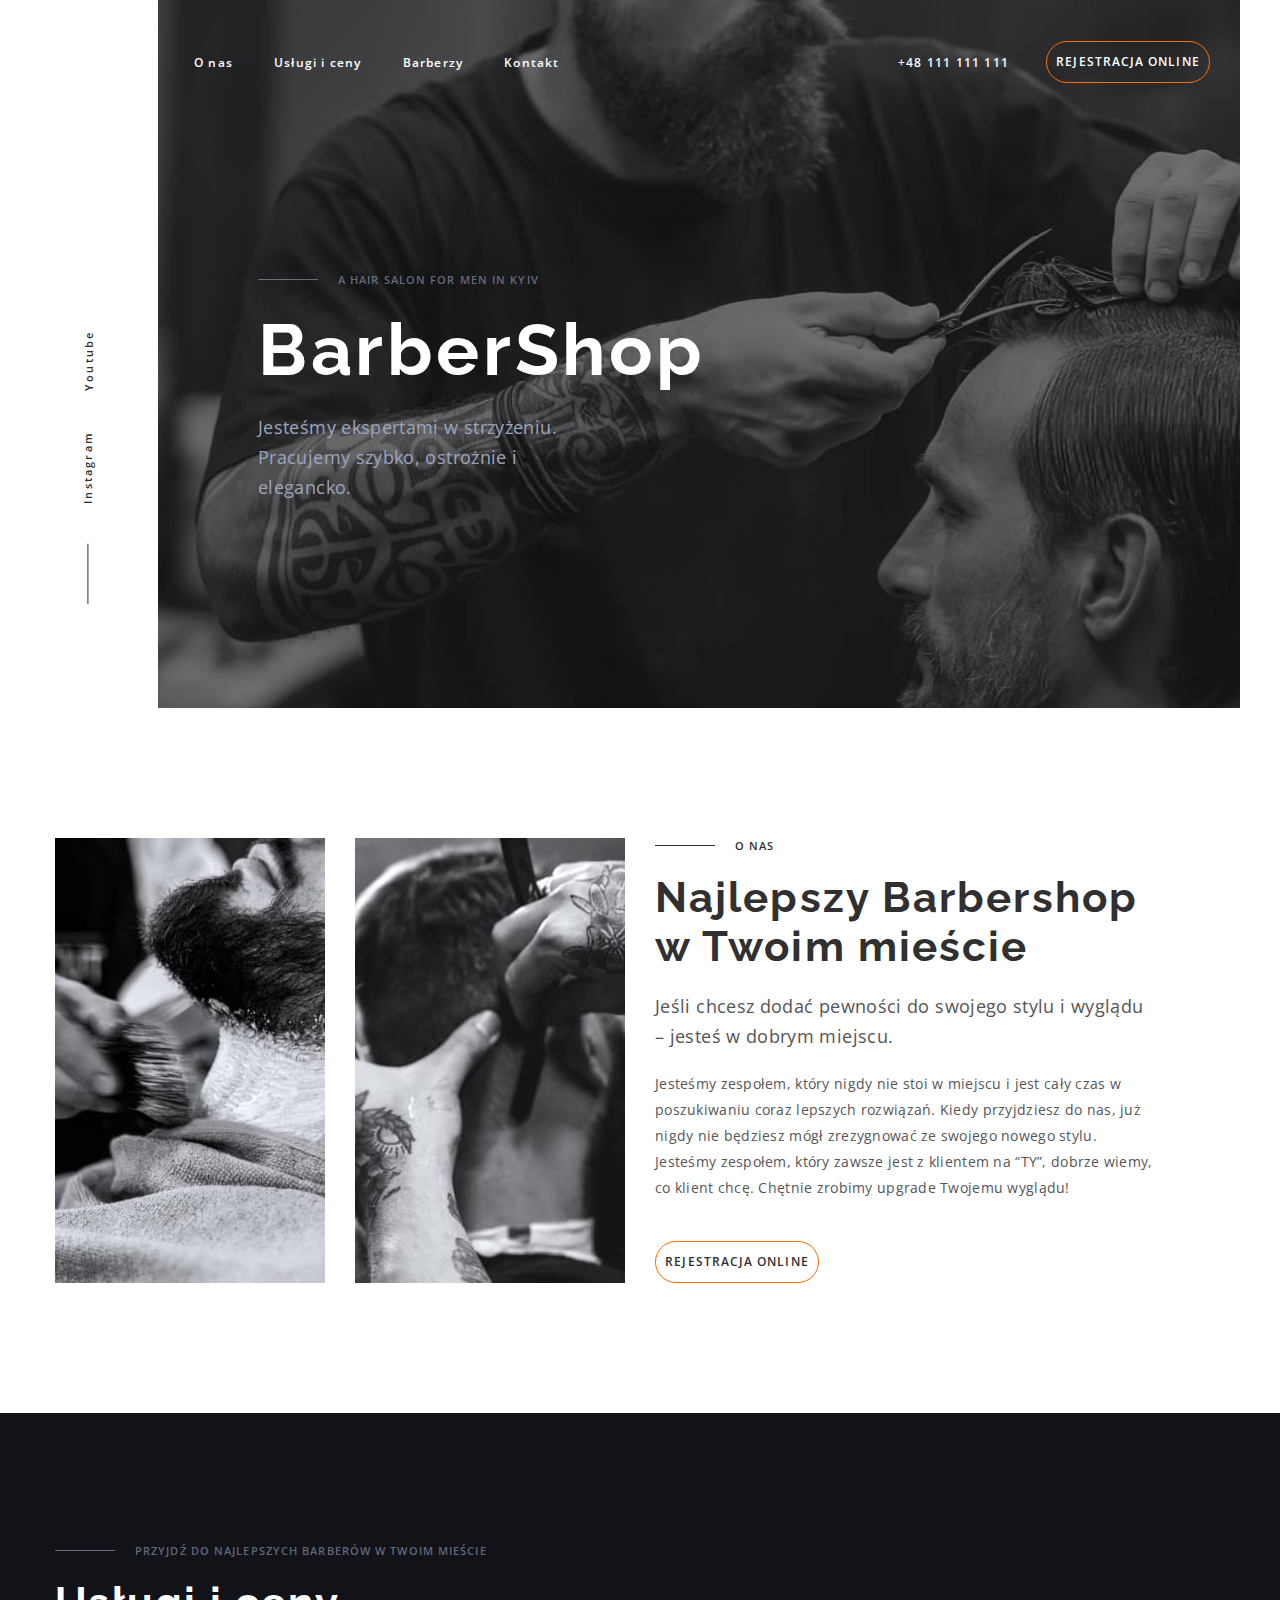
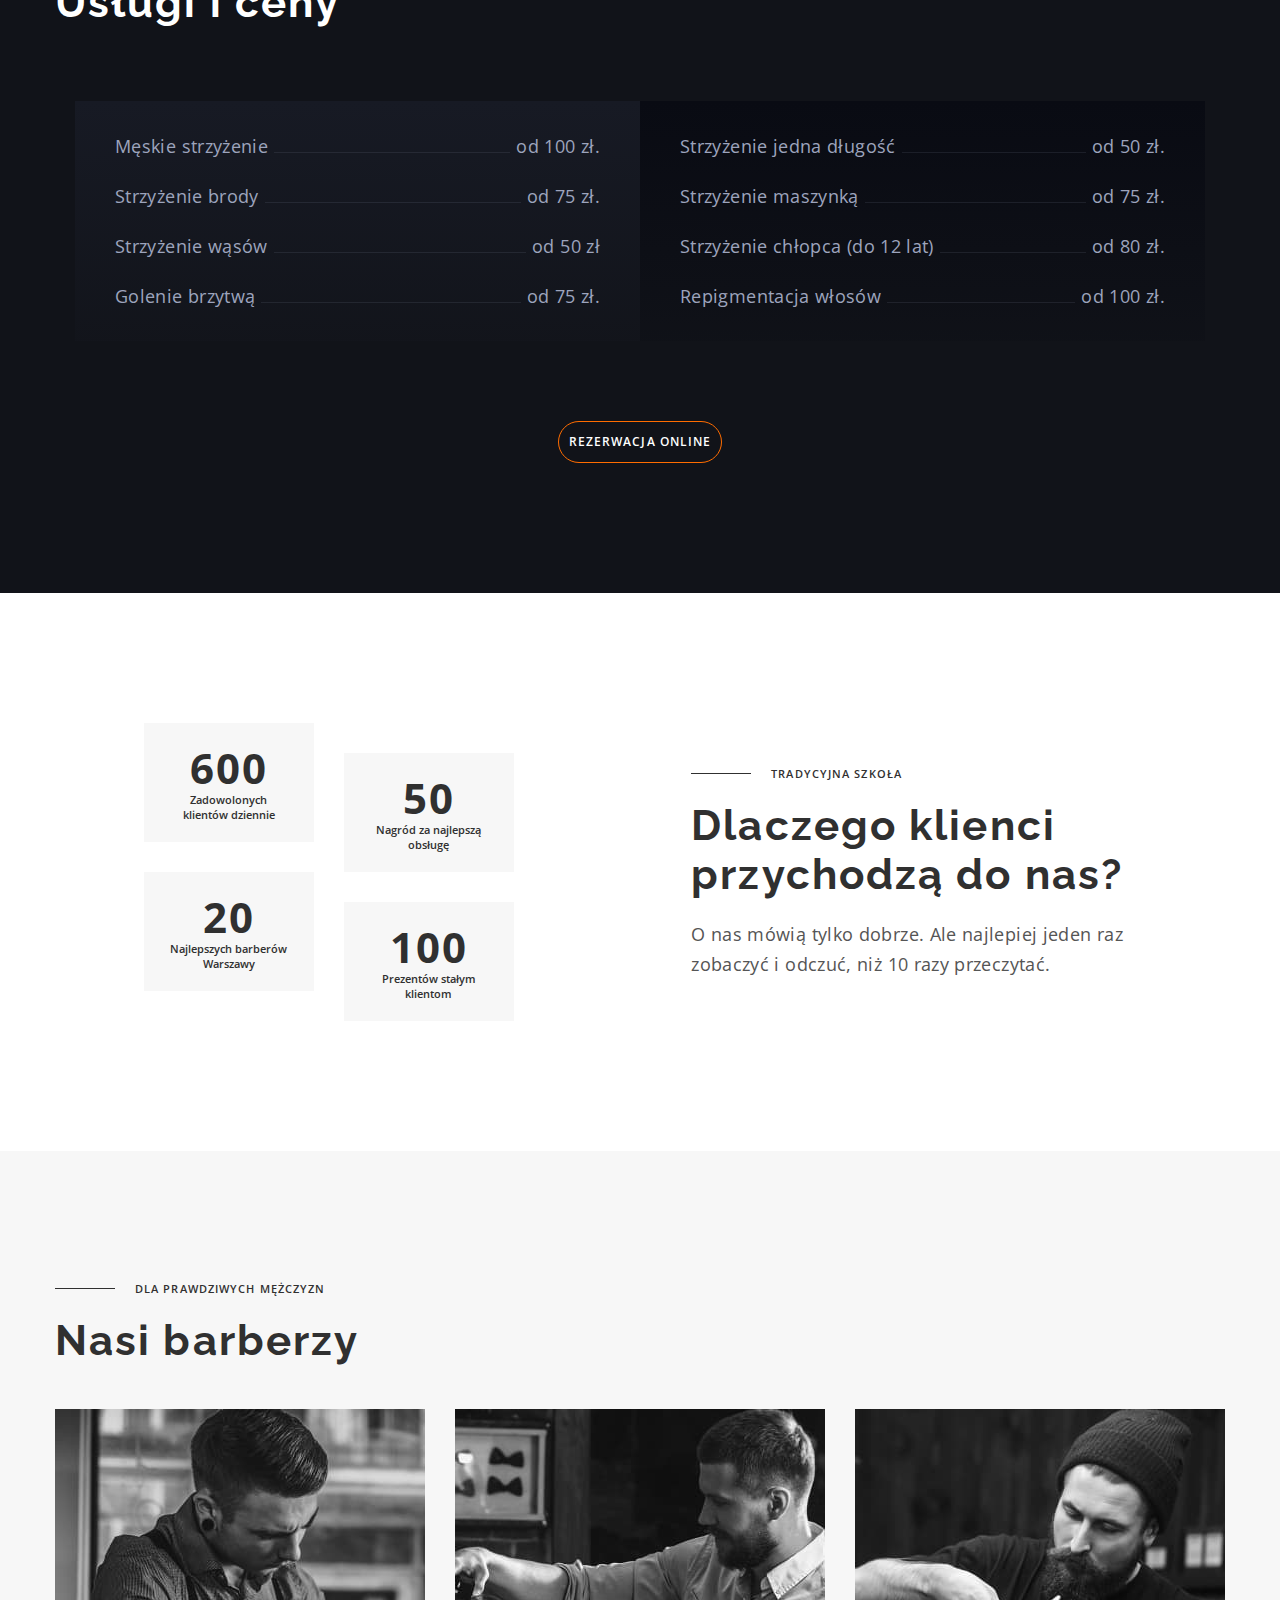
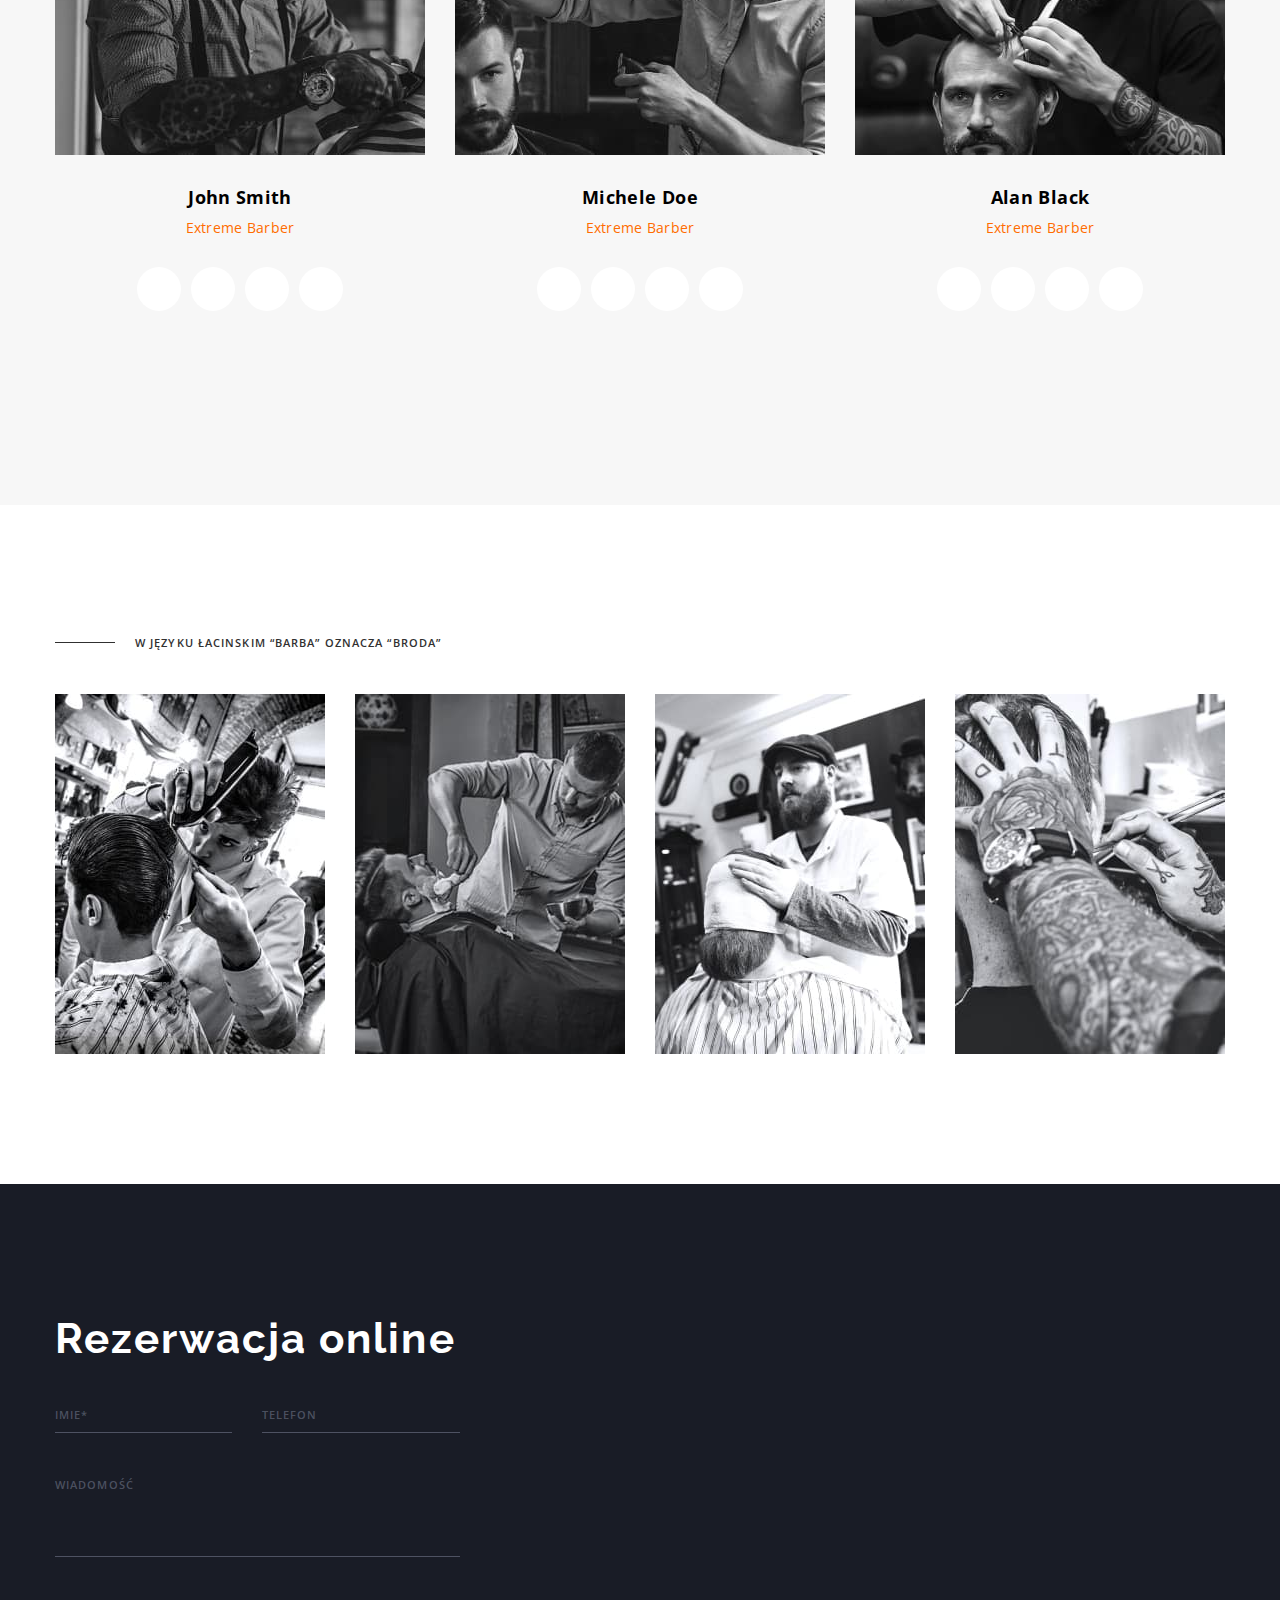
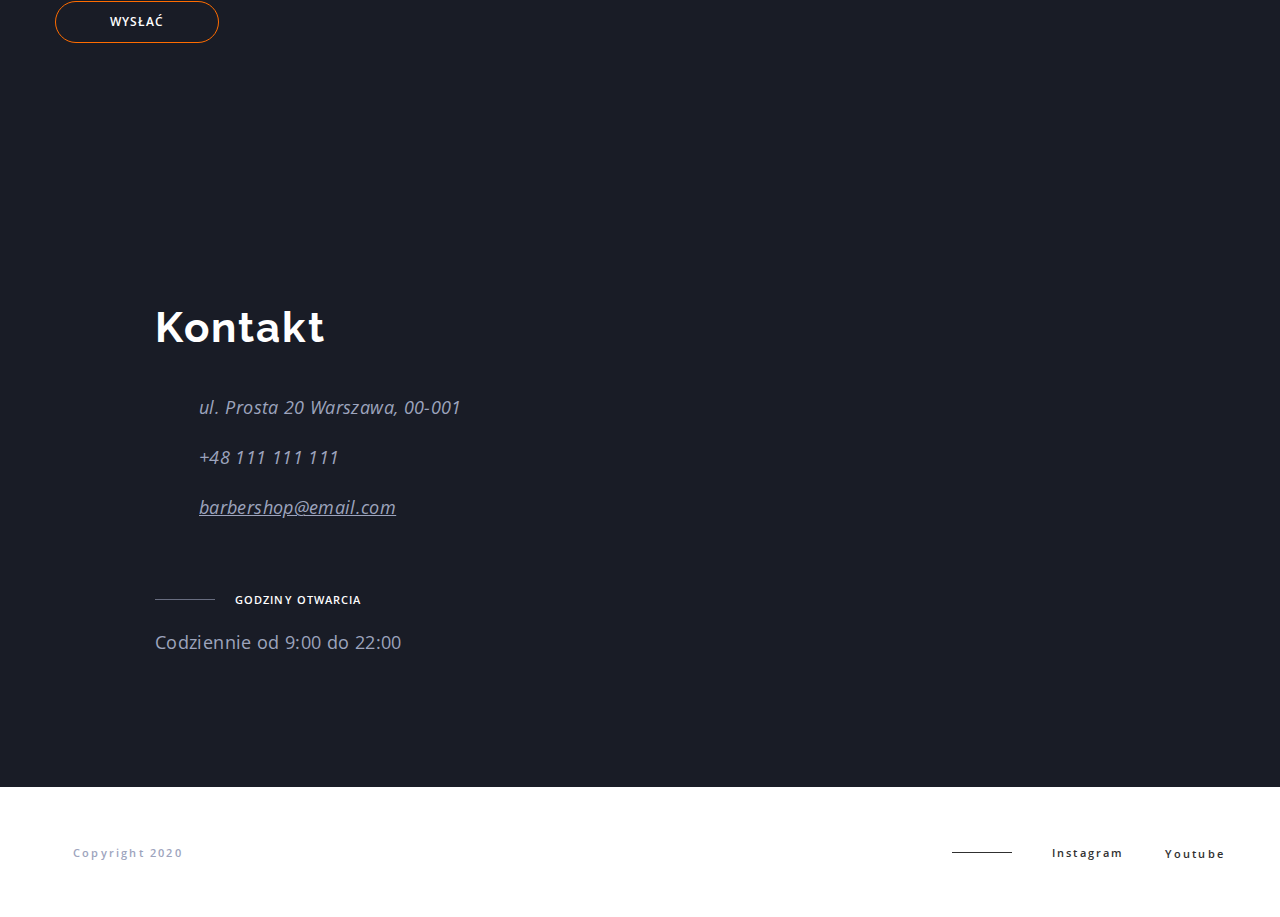
==== commit 6ab0a591: "update" ====
--- a/index.html
+++ b/index.html
@@ -585,19 +585,136 @@
           </p>
           <ul class="gallery">
             <li class="gallery__item">
-              <img src="./images/galleryimg1.jpg" alt="barber cutting hair" />
+              <picture>
+                <source
+                  srcset="
+                    ./images/gallery/img1-mobile-418.jpg 418w,
+                    ./images/gallery/img1-mobile-836.jpg 836w
+                  "
+                  media="(max-width: 767.9px)"
+                  sizes="(min-width: 418px) 418px, 100vw"
+                />
+                <source
+                  srcset="
+                    ./images/gallery/img1-tablet-330.jpg 330w,
+                    ./images/gallery/img1-tablet-660.jpg 660w
+                  "
+                  media="(min-width: 768px) and (max-width: 1199.9px)"
+                  sizes="(min-width:330px) 330px, 100vw"
+                />
+                <source
+                  srcset="
+                    ./images/gallery/img1-desktop-270.jpg 270w,
+                    ./images/gallery/img1-desktop-540.jpg 540w
+                  "
+                  media="(min-width:1200px)"
+                  sizes="(min-width:270px) 270px, 100vw"
+                />
+
+                <img
+                  src="./images/gallery/img1-mobile-418.jpg"
+                  alt="barber cutting hair"
+                />
+              </picture>
             </li>
             <li class="gallery__item">
-              <img src="./images/galleryimg2.jpg" alt="barber shaving beard" />
+              <picture>
+                <source
+                  srcset="
+                    ./images/gallery/img2-mobile-418.jpg 418w,
+                    ./images/gallery/img2-mobile-836.jpg 836w
+                  "
+                  media="(max-width: 767.9px)"
+                  sizes="(min-width: 418px) 418px, 100vw"
+                />
+                <source
+                  srcset="
+                    ./images/gallery/img2-tablet-330.jpg 330w,
+                    ./images/gallery/img2-tablet-660.jpg 660w
+                  "
+                  media="(min-width: 768px) and (max-width: 1199.9px)"
+                  sizes="(min-width:330px) 330px, 100vw"
+                />
+                <source
+                  srcset="
+                    ./images/gallery/img2-desktop-270.jpg 270w,
+                    ./images/gallery/img2-desktop-540.jpg 540w
+                  "
+                  media="(min-width:1200px)"
+                  sizes="(min-width:270px) 270px, 100vw"
+                />
+
+                <img
+                  src="./images/gallery/img2-mobile-418.jpg"
+                  alt="barber shaving beard"
+                />
+              </picture>
             </li>
             <li class="gallery__item">
-              <img
-                src="./images/galleryimg3.jpg"
-                alt="barber applying a towel on the face of a client"
-              />
+              <picture>
+                <source
+                  srcset="
+                    ./images/gallery/img3-mobile-418.jpg 418w,
+                    ./images/gallery/img3-mobile-836.jpg 836w
+                  "
+                  media="(max-width: 767.9px)"
+                  sizes="(min-width: 418px) 418px, 100vw"
+                />
+                <source
+                  srcset="
+                    ./images/gallery/img3-tablet-330.jpg 330w,
+                    ./images/gallery/img3-tablet-660.jpg 660w
+                  "
+                  media="(min-width: 768px) and (max-width: 1199.9px)"
+                  sizes="(min-width:330px) 330px, 100vw"
+                />
+                <source
+                  srcset="
+                    ./images/gallery/img3-desktop-270.jpg 270w,
+                    ./images/gallery/img3-desktop-540.jpg 540w
+                  "
+                  media="(min-width:1200px)"
+                  sizes="(min-width:270px) 270px, 100vw"
+                />
+
+                <img
+                  src="./images/gallery/img3-mobile-418.jpg"
+                  alt="barber applying a towel on the face of a client"
+                />
+              </picture>
             </li>
             <li class="gallery__item">
-              <img src="./images/galleryimg4.jpg" alt="barber shaving neck" />
+              <picture>
+                <source
+                  srcset="
+                    ./images/gallery/img4-mobile-418.jpg 418w,
+                    ./images/gallery/img4-mobile-836.jpg 836w
+                  "
+                  media="(max-width: 767.9px)"
+                  sizes="(min-width: 418px) 418px, 100vw"
+                />
+                <source
+                  srcset="
+                    ./images/gallery/img4-tablet-330.jpg 330w,
+                    ./images/gallery/img4-tablet-660.jpg 660w
+                  "
+                  media="(min-width: 768px) and (max-width: 1199.9px)"
+                  sizes="(min-width:330px) 330px, 100vw"
+                />
+                <source
+                  srcset="
+                    ./images/gallery/img4-desktop-270.jpg 270w,
+                    ./images/gallery/img4-desktop-540.jpg 540w
+                  "
+                  media="(min-width:1200px)"
+                  sizes="(min-width:270px) 270px, 100vw"
+                />
+
+                <img
+                  src="./images/gallery/img4-mobile-418.jpg"
+                  alt="barber shaving neck"
+                />
+              </picture>
             </li>
           </ul>
         </div>
@@ -689,8 +806,9 @@
     <footer class="footer">
       <p class="footer__text">
         <svg class="footer__icon" width="12" height="12">
-          <use href="./images/icons.svg#icon-copyright"></use></svg
-        >Copyright 2020
+          <use href="./images/icons.svg#icon-copyright"></use>
+        </svg>
+        Copyright 2020
       </p>
       <ul class="social-media__list">
         <li class="social-media__item">
--- a/css/main.min.css
+++ b/css/main.min.css
@@ -1,4 +1,4 @@
 :root{--main-font: 'Open Sans',
         sans-serif;--headline-font: 'Raleway',
-        sans-serif}@keyframes motion{0%{transform:translate(100%, 100%) rotate(0deg)}50%{transform:translate(-50%, -50%) rotate(-30deg)}100%{transform:translate(-50%, -50%) rotate(0deg)}}html{scroll-behavior:smooth}body{font-family:var(--main-font)}ul{list-style:none;padding:0;margin:0}h1,h2,h3,h4,h5,h6,p{margin:0}img{display:block;height:auto}.section{padding:84px 0}@media screen and (min-width: 481px){.section{padding:100px 0}}@media screen and (min-width: 1200px){.section{padding:130px 0}}.container{width:100%;padding:0 31px;align-items:center;margin:0 auto}@media screen and (min-width: 768px){.container{padding:0 39px}}@media screen and (min-width: 1200px){.container{width:1200px;padding:0 15px}}.button{width:164px;font-weight:600;font-size:12px;line-height:1.333;letter-spacing:0.09em;text-transform:uppercase;background-color:transparent;border:1px solid #FF6C00;border-radius:25px;cursor:pointer;text-align:center;padding:12px 0;transition:color 250ms cubic-bezier(0.4, 0, 0.2, 1);transition:background-color 250ms cubic-bezier(0.4, 0, 0.2, 1)}.button:hover,.button:focus{color:#fff;background-color:#FF6C00}.button--onbackground{color:#fff}.button--nobackground{color:#303030}.subtitle{display:flex;align-items:center;font-weight:600;font-size:11px;line-height:1.364;letter-spacing:0.1em;text-transform:uppercase}.subtitle::before{display:block;content:"";width:60px;height:1px;margin-right:20px}.subtitle--onbackground{color:#9DA4BD99}.subtitle--onbackground::before{background-color:#9DA4BD99}.subtitle--nobackground{color:#303030}.subtitle--nobackground::before{background-color:#303030}.secondary-title{font-family:var(--headline-font);font-weight:700;font-size:42px;line-height:1.167;letter-spacing:0.05em;margin-top:20px}.secondary-title--nobackground{color:#303030}.secondary-title--onbackground{color:#fff}.description{margin-top:20px;font-size:18px;line-height:1.667;letter-spacing:0.02em}.description--onbackgroud{color:#9DA4BD}.description--nobackgroud{color:#555}.logo{transform:scale(1);transition:transform 250ms cubic-bezier(0.4, 0, 0.2, 1)}.logo:hover,.logo:focus{transform:scale(1.25)}@media screen and (max-width: 767.9px){.logo__icon{fill:#fff}}.social-media{display:flex;max-width:103px;height:100%;justify-content:center}.social-media__list{display:flex;gap:40px}.social-media__list--side{transform:rotate(-90deg);align-self:center;position:relative;bottom:-113px;left:-19px}.social-media__list--menu{flex-direction:column;gap:24px}.social-media__item:first-child{display:flex;align-items:center}.social-media__item:first-child::before{display:block;content:"";width:60px;height:1px;margin-right:40px;background-color:#303030}.social-media__item--menu:first-child::before{background-color:#FFFFFF66}.social-media__item--menu:last-child{margin-left:100px}.social-media__link{font-weight:600;font-size:11px;line-height:1.364;letter-spacing:0.2em;color:#303030;text-decoration:none;transition:color 250ms cubic-bezier(0.4, 0, 0.2, 1)}.social-media__link:hover,.social-media__link:focus{color:#FF6C00}.social-media__link--menu{color:#fff;font-size:14px}@media screen and (max-width: 767.9px){.social-media{display:none}}.socials{display:flex;justify-content:center}.socials__item:not(:last-child){margin-right:10px}.socials__link{width:44px;height:44px;display:block;padding:12px;background-color:#fff;color:#303030;border-radius:50%;transition:color 250ms cubic-bezier(0.4, 0, 0.2, 1);transition:background-color 250ms cubic-bezier(0.4, 0, 0.2, 1)}.socials__link:hover,.socials__link:focus{background-color:#303030;color:#FF6C00}.socials__icon{fill:currentColor}.order{display:flex;flex-direction:column;align-items:center}.order__title{font-weight:700;font-size:20px;line-height:1.15;text-align:center;letter-spacing:0.03em;color:#303030;margin-bottom:12px}.order__label{font-size:12px;line-height:1.167;letter-spacing:0.01em;color:#9DA4BD;width:100%}.order__box{position:relative}.order__box:focus-within{fill:#FF6C00}.order__icon{position:absolute;left:0;top:4px;margin:11px 12px;color:currentColor}.order__write{border:1px solid #9DA4BD66;box-sizing:border-box;border-radius:4px;width:100%;outline:none;margin-top:4px}.order__write:focus-within{border:1px solid #FF6C00}.order__write--input{padding:12px 42px;align-items:center;margin-bottom:10px}.order__write--text{resize:none;margin-bottom:20px;padding:12px 16px}.order__write--text::placeholder{color:#55555580}.policy{position:relative;margin-bottom:30px}.policy__label{padding-left:8px;cursor:pointer}.policy__label::before{content:"";width:15px;height:15px;display:block;border:2px solid #303030;border-radius:3px;background-color:#ffffff;position:absolute;left:0;top:2px;cursor:pointer}.policy__input{opacity:0}.policy__input:checked+.policy__label::before{content:"";display:block;background-image:url(../images/sass-icons/icon-check.svg);background-size:cover;border:1px solid #FF6C00;background-position:center}.policy__link{color:#FF6C00}.header{position:absolute;width:100%}.header .container{display:flex;padding-top:32px;align-items:center}.header__link{font-weight:600;font-size:12px;line-height:1.333;letter-spacing:0.1em;text-decoration:none;color:#fff;transition:color 250ms cubic-bezier(0.4, 0, 0.2, 1)}.header__link:hover,.header__link:focus{color:#FF6C00}.navigation{display:flex;align-items:center;margin-left:70px}.navigation__item:not(:last-child){margin-right:41px}.navigation__link{font-weight:600;font-size:12px;line-height:1.333;letter-spacing:0.1em;text-decoration:none;color:#fff;transition:color 250ms cubic-bezier(0.4, 0, 0.2, 1)}.navigation__link:hover,.navigation__link:focus{color:#FF6C00}@media screen and (max-width: 767.9px){.header .container{justify-content:space-between}.header__list{display:none}.navigation{display:none}}@media screen and (min-width: 768px){.header__list{display:flex;margin-left:auto}}@media screen and (min-width: 768px) and (max-width: 1199.9px){.header__list{flex-direction:column-reverse;gap:20px;align-items:center;position:relative;top:22px}.navigation{margin-left:54px}.navigation__item:not(:last-child){margin-right:24px}}@media screen and (min-width: 1200px){.header__list{margin-left:auto;margin-right:15px;align-items:center}.header__item:not(:last-child){margin-right:37px}}.hero{display:flex}.hero .container{display:flex;padding-right:0}.hero__box{flex-grow:1;padding-top:208px;padding-bottom:183px;padding-left:31px;background-color:#191c2633}.hero__title{font-family:var(--headline-font);font-weight:700;font-size:72px;line-height:1.181;letter-spacing:0.05em;color:#fff;margin-top:20px}.hero__description{width:343px}@media screen and (max-width: 767.9px){.hero .container{padding:0}}@media screen and (min-width: 768px){.hero__box{padding-top:272px;padding-bottom:245px;padding-left:120px}}@media screen and (max-width: 1199.9px){.hero__title{font-size:48px;line-height:1.174}}@media screen and (min-width: 1200px){.hero__box{padding-bottom:206px;padding-left:100px}}.hero__box{background-image:linear-gradient(rgba(25,28,38,0.2), rgba(25,28,38,0.2)),url(../images/hero/hero-mobile.jpg);background-repeat:no-repeat;background-size:cover}@media (min-device-pixel-ratio: 2), (-webkit-min-device-pixel-ratio: 2), (min-resolution: 192dpi), (min-resolution: 2dppx){.hero__box{background-image:linear-gradient(rgba(25,28,38,0.2), rgba(25,28,38,0.2)),url(../images/hero/hero-mobile@2x.jpg)}}@media screen and (min-width: 481px){.hero__box{background-image:linear-gradient(rgba(25,28,38,0.2), rgba(25,28,38,0.2)),url(../images/hero/hero-tablet.jpg)}}@media screen and (min-width: 481px) and (min-device-pixel-ratio: 2), screen and (min-width: 481px) and (-webkit-min-device-pixel-ratio: 2), screen and (min-width: 481px) and (min-resolution: 192dpi), screen and (min-width: 481px) and (min-resolution: 2dppx){.hero__box{background-image:linear-gradient(rgba(25,28,38,0.2), rgba(25,28,38,0.2)),url(../images/hero/hero-tablet@2x.jpg)}}@media screen and (min-width: 1200px){.hero__box{background-image:linear-gradient(rgba(25,28,38,0.2), rgba(25,28,38,0.2)),url(../images/hero/hero-desktop.jpg)}}@media screen and (min-width: 1200px) and (min-device-pixel-ratio: 2), screen and (min-width: 1200px) and (-webkit-min-device-pixel-ratio: 2), screen and (min-width: 1200px) and (min-resolution: 192dpi), screen and (min-width: 1200px) and (min-resolution: 2dppx){.hero__box{background-image:linear-gradient(rgba(25,28,38,0.2), rgba(25,28,38,0.2)),url(../images/hero/hero-desktop@2x.jpg)}}.about-us{display:flex}.about-us__list{display:none}.about-us__box{max-width:500px}.about-us__text{font-size:14px;line-height:1.857;letter-spacing:0.02em;margin-top:20px;margin-bottom:40px;color:#555}@media screen and (min-width: 768px){.about-us__list{display:flex;gap:30px;margin-right:30px}}@media screen and (min-width: 768px) and (max-width: 1199.9px){.about-us{align-items:flex-start}.about-us__list{display:flex;flex-direction:column}.about-us__text{margin-top:22px;margin-bottom:64px}}@media screen and (max-width: 1199.9px){.about-us__secondary-title{font-size:28px}.about-us__description{font-size:16px}}.services-and-prices{background-color:#111319}.services-and-prices__wrap{display:flex;flex-direction:column;margin-top:44px;margin-bottom:50px;padding:30px 20px}.services-and-prices__item{display:flex;justify-content:space-between;align-items:baseline}.services-and-prices__item:not(:last-child){margin-bottom:20px}.services-and-prices__link{display:flex;justify-content:center;text-decoration:none}.services-and-prices__service,.services-and-prices__price{font-size:12px;line-height:1.987;letter-spacing:0.02em;color:#9DA4BD}.services-and-prices__line{display:block;height:1px;background-color:rgba(157,164,189,0.12);margin:0px 6px;flex-grow:1}@media screen and (min-width: 480px){.services-and-prices__service,.services-and-prices__price{font-size:14px;line-height:2.143}}@media screen and (min-width: 768px){.services-and-prices__service,.services-and-prices__price{font-size:18px;line-height:1.667}}@media screen and (min-width: 768px) and (max-width: 1199.9px){.services-and-prices__wrap{padding:30px 40px}}@media screen and (max-width: 1199.9px){.services-and-prices__list--first .services-and-prices__item{margin-bottom:20px}.services-and-prices__wrap{background-image:linear-gradient(180deg, #171A24 0%, rgba(23,26,36,0.2) 100%)}}@media screen and (min-width: 1200px){.services-and-prices__wrap{flex-direction:row}.services-and-prices__list{flex-basis:50%;padding:30px 40px}.services-and-prices__list--first{background-image:linear-gradient(180deg, #171a24, #171a2433)}.services-and-prices__list--second{background-image:linear-gradient(180deg, #090b13, #090b1333)}.services-and-prices__item:not(:last-child){margin-bottom:20px}}.services-and-prices{background-image:url(../images/services-and-prices/imgbg-mobile.png);background-repeat:no-repeat;background-size:cover}@media (min-device-pixel-ratio: 2), (-webkit-min-device-pixel-ratio: 2), (min-resolution: 192dpi), (min-resolution: 2dppx){.services-and-prices{background-image:url(../images/services-and-prices/imgbg-mobile@2x.png)}}@media screen and (min-width: 481px){.services-and-prices{background-image:url(../images/services-and-prices/imgbg-tablet.png)}}@media screen and (min-width: 481px) and (min-device-pixel-ratio: 2), screen and (min-width: 481px) and (-webkit-min-device-pixel-ratio: 2), screen and (min-width: 481px) and (min-resolution: 192dpi), screen and (min-width: 481px) and (min-resolution: 2dppx){.services-and-prices{background-image:url(../images/services-and-prices/imgbg-tablet@2x.png)}}@media screen and (min-width: 1200px){.services-and-prices{background-image:url(../images/services-and-prices/imgbg-desktop.png)}}@media screen and (min-width: 1200px) and (min-device-pixel-ratio: 2), screen and (min-width: 1200px) and (-webkit-min-device-pixel-ratio: 2), screen and (min-width: 1200px) and (min-resolution: 192dpi), screen and (min-width: 1200px) and (min-resolution: 2dppx){.services-and-prices{background-image:url(../images/services-and-prices/imgbg-desktop@2x.png)}}.satisfaction{display:flex;flex-direction:column-reverse}.satisfaction__list{max-width:370px;display:flex;flex-wrap:wrap}.satisfaction__item{display:flex;flex-direction:column;width:170px;padding:20px 24px;align-items:center;background-color:#F7F7F7}.satisfaction__item:nth-child(odd){margin-right:30px;margin-bottom:30px}.satisfaction__item:nth-child(even){margin-top:30px}.satisfaction__number{font-family:var(--main-font);font-weight:700;font-size:42px;line-height:1.167;letter-spacing:0.05em;color:#303030;position:relative;width:max-content}.satisfaction__number::after{content:"";display:block;width:9px;height:9px;background-image:url(../images/sass-icons/number-plus.svg);position:absolute;top:10px;right:-8px}.satisfaction__box{max-width:445px}.satisfaction__text{font-weight:600;font-size:11px;line-height:1.364;text-align:center;color:#303030}@media screen and (max-width: 430px){.satisfaction .secondary-title{font-size:28px}.satisfaction .description{font-size:16px}.satisfaction__list{flex-direction:column}.satisfaction__item{width:auto}.satisfaction__item:nth-child(odd){margin-right:0;margin-bottom:0}.satisfaction__item:nth-child(even){margin-top:0}.satisfaction__item:not(:last-child){margin-bottom:30px}}@media screen and (max-width: 480.9px){.satisfaction{justify-content:center}.satisfaction__list{justify-content:center}}@media screen and (max-width: 1199.9px){.satisfaction__box{margin-bottom:44px;align-self:flex-start}}@media screen and (max-width: 1199.9px) and (min-width: 481px){.satisfaction__wrap{align-self:flex-end}}@media screen and (min-width: 1200px){.satisfaction{flex-direction:row;justify-content:space-around}}.barbers{background-color:#F7F7F7}@media screen and (min-width: 768px) and (max-width: 1199.9px){.barbers .container{display:flex;flex-direction:column}}@media screen and (min-width: 768px) and (max-width: 1199.9px){.barbers__wrap{width:450px}}.barbers__list{display:flex;flex-direction:column;margin-top:44px}.barbers__card{display:flex;flex-direction:column;align-items:center}.barbers__card:not(:last-child){margin-bottom:64px}.barbers__name{font-size:18px;line-height:1.389;text-align:center;letter-spacing:0.02em;margin-top:30px;margin-bottom:8px}.barbers__job{font-size:14px;line-height:1.357;text-align:center;letter-spacing:0.02em;color:#FF6C00;margin-bottom:30px}@media screen and (min-width: 1200px){.barbers__list{flex-direction:row;justify-content:space-between}}.gallery{display:flex;margin-top:44px;justify-content:center;flex-wrap:wrap;gap:30px}@media screen and (min-width: 1200px){.gallery{flex-direction:row}}.contact{background-color:#191C26}.contact .container{display:flex;margin:0 auto;align-items:baseline}.contact__title{font-family:var(--headline-font);font-weight:700;font-size:42px;line-height:1.167;letter-spacing:0.05em;color:#fff}.contact__form{margin:44px 40px 0 0}.contact__box{display:flex;flex-direction:row}.contact__label{font-weight:600;font-size:11px;line-height:1.364;letter-spacing:0.1em;text-transform:uppercase;color:rgba(157,164,189,0.4);display:flex;flex-grow:1;border-bottom:1px solid;transition:color 250ms cubic-bezier(0.4, 0, 0.2, 1);cursor:pointer}.contact__label:focus-within,.contact__label:hover{color:#fff}.contact__label--input:first-of-type{margin-right:30px}.contact__label--input{padding-bottom:8px;margin-bottom:44px}.contact__label--text{flex-direction:column;margin-bottom:44px}.contact__write{font-size:11px;line-height:1.364;letter-spacing:0.1em;color:#fff;background-color:transparent;outline:none;border:none}.contact__write--input{flex-grow:1}.contact__write--text{resize:none}.contact__subtitle{color:#fff}.address,.contact__reservation{flex-grow:1;padding:130px 0}.address{padding-left:100px;padding-right:105px;background-image:url(../images/contact-bg.png);background-repeat:no-repeat;background-size:cover}.address__wrap{font-family:var(--main-font);margin-top:40px;margin-bottom:70px}.address__item:not(:last-child){margin-bottom:20px}.address__link{text-decoration:none;width:fit-content;display:flex}.address__link::before{content:"";display:block;margin-right:20px;width:24px;height:24px}.address__link--street::before{background-image:url(../images/sass-icons/map-pin.svg)}.address__link--phone::before{background-image:url(../images/sass-icons/phone.svg)}.address__mail{display:flex}.address__mail::before{content:"";display:block;margin-right:20px;width:24px;height:24px;background-image:url(../images/sass-icons/mail.svg)}.address__link,.address__mail,.address__time{font-family:var(--main-font);font-size:18px;line-height:1.667;letter-spacing:0.02em;color:#9DA4BD}.address__time{margin-top:20px}.footer{display:flex;justify-content:space-between;padding:56px 55px}.footer__text{font-weight:600;font-size:11px;line-height:1.364;letter-spacing:0.2em;color:#9DA4BD;display:flex;align-items:center}.footer__icon{margin-right:6px}.backdrop{position:fixed;left:0;top:0;width:100%;height:100%;background-color:#00000033;opacity:1;transition:opacity 700ms cubic-bezier(0.4, 0, 0.2, 1)}.backdrop.is-hidden{opacity:0;pointer-events:none}.backdrop.is-hidden>.modal{transform:translate(100%, 100%) rotate(45deg)}.backdrop>.modal{position:absolute;left:50%;top:50%;transform:translate(-50%, -50%) rotate(0deg);width:528px;min-height:581px;background-color:#fff;box-shadow:0px 1px 3px rgba(0,0,0,0.12),0px 1px 1px rgba(0,0,0,0.14),0px 2px 1px rgba(0,0,0,0.2);border-radius:4px;transition:transform 700ms ease-in;padding:40px}.modal__icon{fill:currentColor}.modal__button{display:flex;padding:6px;background-color:transparent;border:1px solid #FF6C00;border-radius:50%;position:absolute;right:8px;top:8px;cursor:pointer;transition:color 250ms cubic-bezier(0.4, 0, 0.2, 1);transition:background-color 250ms cubic-bezier(0.4, 0, 0.2, 1)}.modal__button:hover,.modal__button:focus{color:#fff;background-color:#FF6C00}#navMenu{display:block;z-index:10}#navMenu>span{display:block;width:28px;height:2px;background-color:#fff}#navMenu>span:not(:last-child){margin-bottom:7px}#navMenu,#navMenu>span{transition:all .4s ease-in-out}#navMenu.active{transition-delay:0.8s;transform:rotate(45deg)}#navMenu.active>span:nth-child(2){width:0}#navMenu.active>span:nth-child(1),#navMenu.active>span:nth-child(3){transition-delay:.4s}#navMenu.active>span:nth-child(1){transform:translateY(9px)}#navMenu.active>span:nth-child(3){transform:translateY(-9px) rotate(90deg)}@media screen and (min-width: 768px){#navMenu{display:none}}.active{position:fixed;top:51px;right:32px}.menu{display:flex;flex-direction:column;gap:64px;position:fixed;width:337px;height:100vh;padding-top:118px;padding-left:40px;background-color:#090B13DD;top:0;right:0;transform:translateX(0);transition:transform 500ms linear}.menu.is-open{opacity:0;visibility:hidden;pointer-events:none;transform:translateX(100%)}.menu__link{font-size:18px}.menu__item:not(:last-child){margin-bottom:24px}
+        sans-serif}@keyframes motion{0%{transform:translate(100%, 100%) rotate(0deg)}50%{transform:translate(-50%, -50%) rotate(-30deg)}100%{transform:translate(-50%, -50%) rotate(0deg)}}html{scroll-behavior:smooth}body{font-family:var(--main-font)}ul{list-style:none;padding:0;margin:0}h1,h2,h3,h4,h5,h6,p{margin:0}img{display:block;height:auto}.section{padding:84px 0}@media screen and (min-width: 481px){.section{padding:100px 0}}@media screen and (min-width: 1200px){.section{padding:130px 0}}.container{width:100%;padding:0 31px;align-items:center;margin:0 auto}@media screen and (min-width: 768px){.container{padding:0 39px}}@media screen and (min-width: 1200px){.container{width:1200px;padding:0 15px}}.button{width:164px;font-weight:600;font-size:12px;line-height:1.333;letter-spacing:0.09em;text-transform:uppercase;background-color:transparent;border:1px solid #FF6C00;border-radius:25px;cursor:pointer;text-align:center;padding:12px 0;transition:color 250ms cubic-bezier(0.4, 0, 0.2, 1);transition:background-color 250ms cubic-bezier(0.4, 0, 0.2, 1)}.button:hover,.button:focus{color:#fff;background-color:#FF6C00}.button--onbackground{color:#fff}.button--nobackground{color:#303030}.subtitle{display:flex;align-items:center;font-weight:600;font-size:11px;line-height:1.364;letter-spacing:0.1em;text-transform:uppercase}.subtitle::before{display:block;content:"";width:60px;height:1px;margin-right:20px}.subtitle--onbackground{color:#9DA4BD99}.subtitle--onbackground::before{background-color:#9DA4BD99}.subtitle--nobackground{color:#303030}.subtitle--nobackground::before{background-color:#303030}.secondary-title{font-family:var(--headline-font);font-weight:700;font-size:42px;line-height:1.167;letter-spacing:0.05em;margin-top:20px}.secondary-title--nobackground{color:#303030}.secondary-title--onbackground{color:#fff}.description{margin-top:20px;font-size:18px;line-height:1.667;letter-spacing:0.02em}.description--onbackgroud{color:#9DA4BD}.description--nobackgroud{color:#555}.logo{transform:scale(1);transition:transform 250ms cubic-bezier(0.4, 0, 0.2, 1)}.logo:hover,.logo:focus{transform:scale(1.25)}@media screen and (max-width: 767.9px){.logo__icon{fill:#fff}}.social-media{display:flex;max-width:103px;height:100%;justify-content:center}.social-media__list{display:flex;gap:40px}.social-media__list--side{transform:rotate(-90deg);align-self:center;position:relative;bottom:-113px;left:-19px}.social-media__list--menu{flex-direction:column;gap:24px}.social-media__item:first-child{display:flex;align-items:center}.social-media__item:first-child::before{display:block;content:"";width:60px;height:1px;margin-right:40px;background-color:#303030}.social-media__item--menu:first-child::before{background-color:#FFFFFF66}.social-media__item--menu:last-child{margin-left:100px}.social-media__link{font-weight:600;font-size:11px;line-height:1.364;letter-spacing:0.2em;color:#303030;text-decoration:none;transition:color 250ms cubic-bezier(0.4, 0, 0.2, 1)}.social-media__link:hover,.social-media__link:focus{color:#FF6C00}.social-media__link--menu{color:#fff;font-size:14px}@media screen and (max-width: 767.9px){.social-media{display:none}}.socials{display:flex;justify-content:center}.socials__item:not(:last-child){margin-right:10px}.socials__link{width:44px;height:44px;display:block;padding:12px;background-color:#fff;color:#303030;border-radius:50%;transition:color 250ms cubic-bezier(0.4, 0, 0.2, 1);transition:background-color 250ms cubic-bezier(0.4, 0, 0.2, 1)}.socials__link:hover,.socials__link:focus{background-color:#303030;color:#FF6C00}.socials__icon{fill:currentColor}.order{display:flex;flex-direction:column;align-items:center}.order__title{font-weight:700;font-size:20px;line-height:1.15;text-align:center;letter-spacing:0.03em;color:#303030;margin-bottom:12px}.order__label{font-size:12px;line-height:1.167;letter-spacing:0.01em;color:#9DA4BD;width:100%}.order__box{position:relative}.order__box:focus-within{fill:#FF6C00}.order__icon{position:absolute;left:0;top:4px;margin:11px 12px;color:currentColor}.order__write{border:1px solid #9DA4BD66;box-sizing:border-box;border-radius:4px;width:100%;outline:none;margin-top:4px}.order__write:focus-within{border:1px solid #FF6C00}.order__write--input{padding:12px 42px;align-items:center;margin-bottom:10px}.order__write--text{resize:none;margin-bottom:20px;padding:12px 16px}.order__write--text::placeholder{color:#55555580}.policy{position:relative;margin-bottom:30px}.policy__label{padding-left:8px;cursor:pointer}.policy__label::before{content:"";width:15px;height:15px;display:block;border:2px solid #303030;border-radius:3px;background-color:#ffffff;position:absolute;left:0;top:2px;cursor:pointer}.policy__input{opacity:0}.policy__input:checked+.policy__label::before{content:"";display:block;background-image:url(../images/sass-icons/icon-check.svg);background-size:cover;border:1px solid #FF6C00;background-position:center}.policy__link{color:#FF6C00}.header{position:absolute;width:100%}.header .container{display:flex;padding-top:32px;align-items:center}.header__link{font-weight:600;font-size:12px;line-height:1.333;letter-spacing:0.1em;text-decoration:none;color:#fff;transition:color 250ms cubic-bezier(0.4, 0, 0.2, 1)}.header__link:hover,.header__link:focus{color:#FF6C00}.navigation{display:flex;align-items:center;margin-left:70px}.navigation__item:not(:last-child){margin-right:41px}.navigation__link{font-weight:600;font-size:12px;line-height:1.333;letter-spacing:0.1em;text-decoration:none;color:#fff;transition:color 250ms cubic-bezier(0.4, 0, 0.2, 1)}.navigation__link:hover,.navigation__link:focus{color:#FF6C00}@media screen and (max-width: 767.9px){.header .container{justify-content:space-between}.header__list{display:none}.navigation{display:none}}@media screen and (min-width: 768px){.header__list{display:flex;margin-left:auto}}@media screen and (min-width: 768px) and (max-width: 1199.9px){.header__list{flex-direction:column-reverse;gap:20px;align-items:center;position:relative;top:22px}.navigation{margin-left:54px}.navigation__item:not(:last-child){margin-right:24px}}@media screen and (min-width: 1200px){.header__list{margin-left:auto;margin-right:15px;align-items:center}.header__item:not(:last-child){margin-right:37px}}.hero{display:flex}.hero .container{display:flex;padding-right:0}.hero__box{flex-grow:1;padding-top:208px;padding-bottom:183px;padding-left:31px;background-color:#191c2633}.hero__title{font-family:var(--headline-font);font-weight:700;font-size:72px;line-height:1.181;letter-spacing:0.05em;color:#fff;margin-top:20px}.hero__description{width:343px}@media screen and (max-width: 767.9px){.hero .container{padding:0}}@media screen and (min-width: 768px){.hero__box{padding-top:272px;padding-bottom:245px;padding-left:120px}}@media screen and (max-width: 1199.9px){.hero__title{font-size:48px;line-height:1.174}}@media screen and (min-width: 1200px){.hero__box{padding-bottom:206px;padding-left:100px}}.hero__box{background-image:linear-gradient(rgba(25,28,38,0.2), rgba(25,28,38,0.2)),url(../images/hero/hero-mobile.jpg);background-repeat:no-repeat;background-size:cover}@media (min-device-pixel-ratio: 2), (-webkit-min-device-pixel-ratio: 2), (min-resolution: 192dpi), (min-resolution: 2dppx){.hero__box{background-image:linear-gradient(rgba(25,28,38,0.2), rgba(25,28,38,0.2)),url(../images/hero/hero-mobile@2x.jpg)}}@media screen and (min-width: 481px){.hero__box{background-image:linear-gradient(rgba(25,28,38,0.2), rgba(25,28,38,0.2)),url(../images/hero/hero-tablet.jpg)}}@media screen and (min-width: 481px) and (min-device-pixel-ratio: 2), screen and (min-width: 481px) and (-webkit-min-device-pixel-ratio: 2), screen and (min-width: 481px) and (min-resolution: 192dpi), screen and (min-width: 481px) and (min-resolution: 2dppx){.hero__box{background-image:linear-gradient(rgba(25,28,38,0.2), rgba(25,28,38,0.2)),url(../images/hero/hero-tablet@2x.jpg)}}@media screen and (min-width: 1200px){.hero__box{background-image:linear-gradient(rgba(25,28,38,0.2), rgba(25,28,38,0.2)),url(../images/hero/hero-desktop.jpg)}}@media screen and (min-width: 1200px) and (min-device-pixel-ratio: 2), screen and (min-width: 1200px) and (-webkit-min-device-pixel-ratio: 2), screen and (min-width: 1200px) and (min-resolution: 192dpi), screen and (min-width: 1200px) and (min-resolution: 2dppx){.hero__box{background-image:linear-gradient(rgba(25,28,38,0.2), rgba(25,28,38,0.2)),url(../images/hero/hero-desktop@2x.jpg)}}.about-us{display:flex}.about-us__list{display:none}.about-us__box{max-width:500px}.about-us__text{font-size:14px;line-height:1.857;letter-spacing:0.02em;margin-top:20px;margin-bottom:40px;color:#555}@media screen and (min-width: 768px){.about-us__list{display:flex;gap:30px;margin-right:30px}}@media screen and (min-width: 768px) and (max-width: 1199.9px){.about-us{align-items:flex-start}.about-us__list{display:flex;flex-direction:column}.about-us__text{margin-top:22px;margin-bottom:64px}}@media screen and (max-width: 1199.9px){.about-us__secondary-title{font-size:28px}.about-us__description{font-size:16px}}.services-and-prices{background-color:#111319}.services-and-prices__wrap{display:flex;flex-direction:column;margin-top:44px;margin-bottom:50px;padding:30px 20px}.services-and-prices__item{display:flex;justify-content:space-between;align-items:baseline}.services-and-prices__item:not(:last-child){margin-bottom:20px}.services-and-prices__link{display:flex;justify-content:center;text-decoration:none}.services-and-prices__service,.services-and-prices__price{font-size:12px;line-height:1.987;letter-spacing:0.02em;color:#9DA4BD}.services-and-prices__line{display:block;height:1px;background-color:rgba(157,164,189,0.12);margin:0px 6px;flex-grow:1}@media screen and (min-width: 480px){.services-and-prices__service,.services-and-prices__price{font-size:14px;line-height:2.143}}@media screen and (min-width: 768px){.services-and-prices__service,.services-and-prices__price{font-size:18px;line-height:1.667}}@media screen and (min-width: 768px) and (max-width: 1199.9px){.services-and-prices__wrap{padding:30px 40px}}@media screen and (max-width: 1199.9px){.services-and-prices__list--first .services-and-prices__item{margin-bottom:20px}.services-and-prices__wrap{background-image:linear-gradient(180deg, #171A24 0%, rgba(23,26,36,0.2) 100%)}}@media screen and (min-width: 1200px){.services-and-prices__wrap{flex-direction:row}.services-and-prices__list{flex-basis:50%;padding:30px 40px}.services-and-prices__list--first{background-image:linear-gradient(180deg, #171a24, #171a2433)}.services-and-prices__list--second{background-image:linear-gradient(180deg, #090b13, #090b1333)}.services-and-prices__item:not(:last-child){margin-bottom:20px}}.services-and-prices{background-image:url(../images/services-and-prices/imgbg-mobile.png);background-repeat:no-repeat;background-size:cover}@media (min-device-pixel-ratio: 2), (-webkit-min-device-pixel-ratio: 2), (min-resolution: 192dpi), (min-resolution: 2dppx){.services-and-prices{background-image:url(../images/services-and-prices/imgbg-mobile@2x.png)}}@media screen and (min-width: 481px){.services-and-prices{background-image:url(../images/services-and-prices/imgbg-tablet.png)}}@media screen and (min-width: 481px) and (min-device-pixel-ratio: 2), screen and (min-width: 481px) and (-webkit-min-device-pixel-ratio: 2), screen and (min-width: 481px) and (min-resolution: 192dpi), screen and (min-width: 481px) and (min-resolution: 2dppx){.services-and-prices{background-image:url(../images/services-and-prices/imgbg-tablet@2x.png)}}@media screen and (min-width: 1200px){.services-and-prices{background-image:url(../images/services-and-prices/imgbg-desktop.png)}}@media screen and (min-width: 1200px) and (min-device-pixel-ratio: 2), screen and (min-width: 1200px) and (-webkit-min-device-pixel-ratio: 2), screen and (min-width: 1200px) and (min-resolution: 192dpi), screen and (min-width: 1200px) and (min-resolution: 2dppx){.services-and-prices{background-image:url(../images/services-and-prices/imgbg-desktop@2x.png)}}.satisfaction{display:flex;flex-direction:column-reverse}.satisfaction__list{max-width:370px;display:flex;flex-wrap:wrap}.satisfaction__item{display:flex;flex-direction:column;width:170px;padding:20px 24px;align-items:center;background-color:#F7F7F7}.satisfaction__item:nth-child(odd){margin-right:30px;margin-bottom:30px}.satisfaction__item:nth-child(even){margin-top:30px}.satisfaction__number{font-family:var(--main-font);font-weight:700;font-size:42px;line-height:1.167;letter-spacing:0.05em;color:#303030;position:relative;width:max-content}.satisfaction__number::after{content:"";display:block;width:9px;height:9px;background-image:url(../images/sass-icons/number-plus.svg);position:absolute;top:10px;right:-8px}.satisfaction__box{max-width:445px}.satisfaction__text{font-weight:600;font-size:11px;line-height:1.364;text-align:center;color:#303030}@media screen and (max-width: 430px){.satisfaction .secondary-title{font-size:28px}.satisfaction .description{font-size:16px}.satisfaction__list{flex-direction:column}.satisfaction__item{width:auto}.satisfaction__item:nth-child(odd){margin-right:0;margin-bottom:0}.satisfaction__item:nth-child(even){margin-top:0}.satisfaction__item:not(:last-child){margin-bottom:30px}}@media screen and (max-width: 480.9px){.satisfaction{justify-content:center}.satisfaction__list{justify-content:center}}@media screen and (max-width: 1199.9px){.satisfaction__box{margin-bottom:44px;align-self:flex-start}}@media screen and (max-width: 1199.9px) and (min-width: 481px){.satisfaction__wrap{align-self:flex-end}}@media screen and (min-width: 1200px){.satisfaction{flex-direction:row;justify-content:space-around}}.barbers{background-color:#F7F7F7}@media screen and (min-width: 768px) and (max-width: 1199.9px){.barbers .container{display:flex;flex-direction:column}}@media screen and (min-width: 768px) and (max-width: 1199.9px){.barbers__wrap{width:450px}}.barbers__list{display:flex;flex-direction:column;margin-top:44px}.barbers__card{display:flex;flex-direction:column;align-items:center}.barbers__card:not(:last-child){margin-bottom:64px}.barbers__name{font-size:18px;line-height:1.389;text-align:center;letter-spacing:0.02em;margin-top:30px;margin-bottom:8px}.barbers__job{font-size:14px;line-height:1.357;text-align:center;letter-spacing:0.02em;color:#FF6C00;margin-bottom:30px}@media screen and (min-width: 1200px){.barbers__list{flex-direction:row;justify-content:space-between}}.gallery{display:flex;margin-top:44px;justify-content:center;flex-wrap:wrap;gap:30px}.gallery__item{flex-basis:calc((100% - 30px) / 2)}@media screen and (max-width: 1199.9px){.gallery__item{display:flex}.gallery__item:nth-child(odd){justify-content:flex-end}}@media screen and (min-width: 1200px){.gallery{flex-wrap:nowrap}}.contact{background-color:#191C26}.contact .container{display:flex;flex-direction:column;margin:0 auto;align-items:baseline}.contact__title{font-family:var(--headline-font);font-weight:700;font-size:42px;line-height:1.167;letter-spacing:0.05em;color:#fff}.contact__form{margin:44px 40px 0 0}.contact__box{display:flex;flex-direction:row}.contact__label{font-weight:600;font-size:11px;line-height:1.364;letter-spacing:0.1em;text-transform:uppercase;color:rgba(157,164,189,0.4);display:flex;flex-grow:1;border-bottom:1px solid;transition:color 250ms cubic-bezier(0.4, 0, 0.2, 1);cursor:pointer}.contact__label:focus-within,.contact__label:hover{color:#fff}.contact__label--input:first-of-type{margin-right:30px}.contact__label--input{padding-bottom:8px;margin-bottom:44px}.contact__label--text{flex-direction:column;margin-bottom:44px}.contact__write{font-size:11px;line-height:1.364;letter-spacing:0.1em;color:#fff;background-color:transparent;outline:none;border:none}.contact__write--input{flex-grow:1}.contact__write--text{resize:none}.contact__subtitle{color:#fff}.address,.contact__reservation{flex-grow:1;padding:130px 0}.address{padding-left:100px;padding-right:105px;background-image:url(../images/contact-bg.png);background-repeat:no-repeat;background-size:cover}.address__wrap{font-family:var(--main-font);margin-top:40px;margin-bottom:70px}.address__item:not(:last-child){margin-bottom:20px}.address__link{text-decoration:none;width:fit-content;display:flex}.address__link::before{content:"";display:block;margin-right:20px;width:24px;height:24px}.address__link--street::before{background-image:url(../images/sass-icons/map-pin.svg)}.address__link--phone::before{background-image:url(../images/sass-icons/phone.svg)}.address__mail{display:flex}.address__mail::before{content:"";display:block;margin-right:20px;width:24px;height:24px;background-image:url(../images/sass-icons/mail.svg)}.address__link,.address__mail,.address__time{font-family:var(--main-font);font-size:18px;line-height:1.667;letter-spacing:0.02em;color:#9DA4BD}.address__time{margin-top:20px}.footer{display:flex;justify-content:space-between;padding:56px 55px}.footer__text{font-weight:600;font-size:11px;line-height:1.364;letter-spacing:0.2em;color:#9DA4BD;display:flex;align-items:center}.footer__icon{margin-right:6px}.backdrop{position:fixed;left:0;top:0;width:100%;height:100%;background-color:#00000033;opacity:1;transition:opacity 700ms cubic-bezier(0.4, 0, 0.2, 1)}.backdrop.is-hidden{opacity:0;pointer-events:none}.backdrop.is-hidden>.modal{transform:translate(100%, 100%) rotate(45deg)}.backdrop>.modal{position:absolute;left:50%;top:50%;transform:translate(-50%, -50%) rotate(0deg);width:528px;min-height:581px;background-color:#fff;box-shadow:0px 1px 3px rgba(0,0,0,0.12),0px 1px 1px rgba(0,0,0,0.14),0px 2px 1px rgba(0,0,0,0.2);border-radius:4px;transition:transform 700ms ease-in;padding:40px}.modal__icon{fill:currentColor}.modal__button{display:flex;padding:6px;background-color:transparent;border:1px solid #FF6C00;border-radius:50%;position:absolute;right:8px;top:8px;cursor:pointer;transition:color 250ms cubic-bezier(0.4, 0, 0.2, 1);transition:background-color 250ms cubic-bezier(0.4, 0, 0.2, 1)}.modal__button:hover,.modal__button:focus{color:#fff;background-color:#FF6C00}#navMenu{display:block;z-index:10}#navMenu>span{display:block;width:28px;height:2px;background-color:#fff}#navMenu>span:not(:last-child){margin-bottom:7px}#navMenu,#navMenu>span{transition:all .4s ease-in-out}#navMenu.active{transition-delay:0.8s;transform:rotate(45deg)}#navMenu.active>span:nth-child(2){width:0}#navMenu.active>span:nth-child(1),#navMenu.active>span:nth-child(3){transition-delay:.4s}#navMenu.active>span:nth-child(1){transform:translateY(9px)}#navMenu.active>span:nth-child(3){transform:translateY(-9px) rotate(90deg)}@media screen and (min-width: 768px){#navMenu{display:none}}.active{position:fixed;top:51px;right:32px}.menu{display:flex;flex-direction:column;gap:64px;position:fixed;width:337px;height:100vh;padding-top:118px;padding-left:40px;background-color:#090B13DD;top:0;right:0;transform:translateX(0);transition:transform 500ms linear}.menu.is-open{opacity:0;visibility:hidden;pointer-events:none;transform:translateX(100%)}.menu__link{font-size:18px}.menu__item:not(:last-child){margin-bottom:24px}
 /*# sourceMappingURL=main.min.css.map */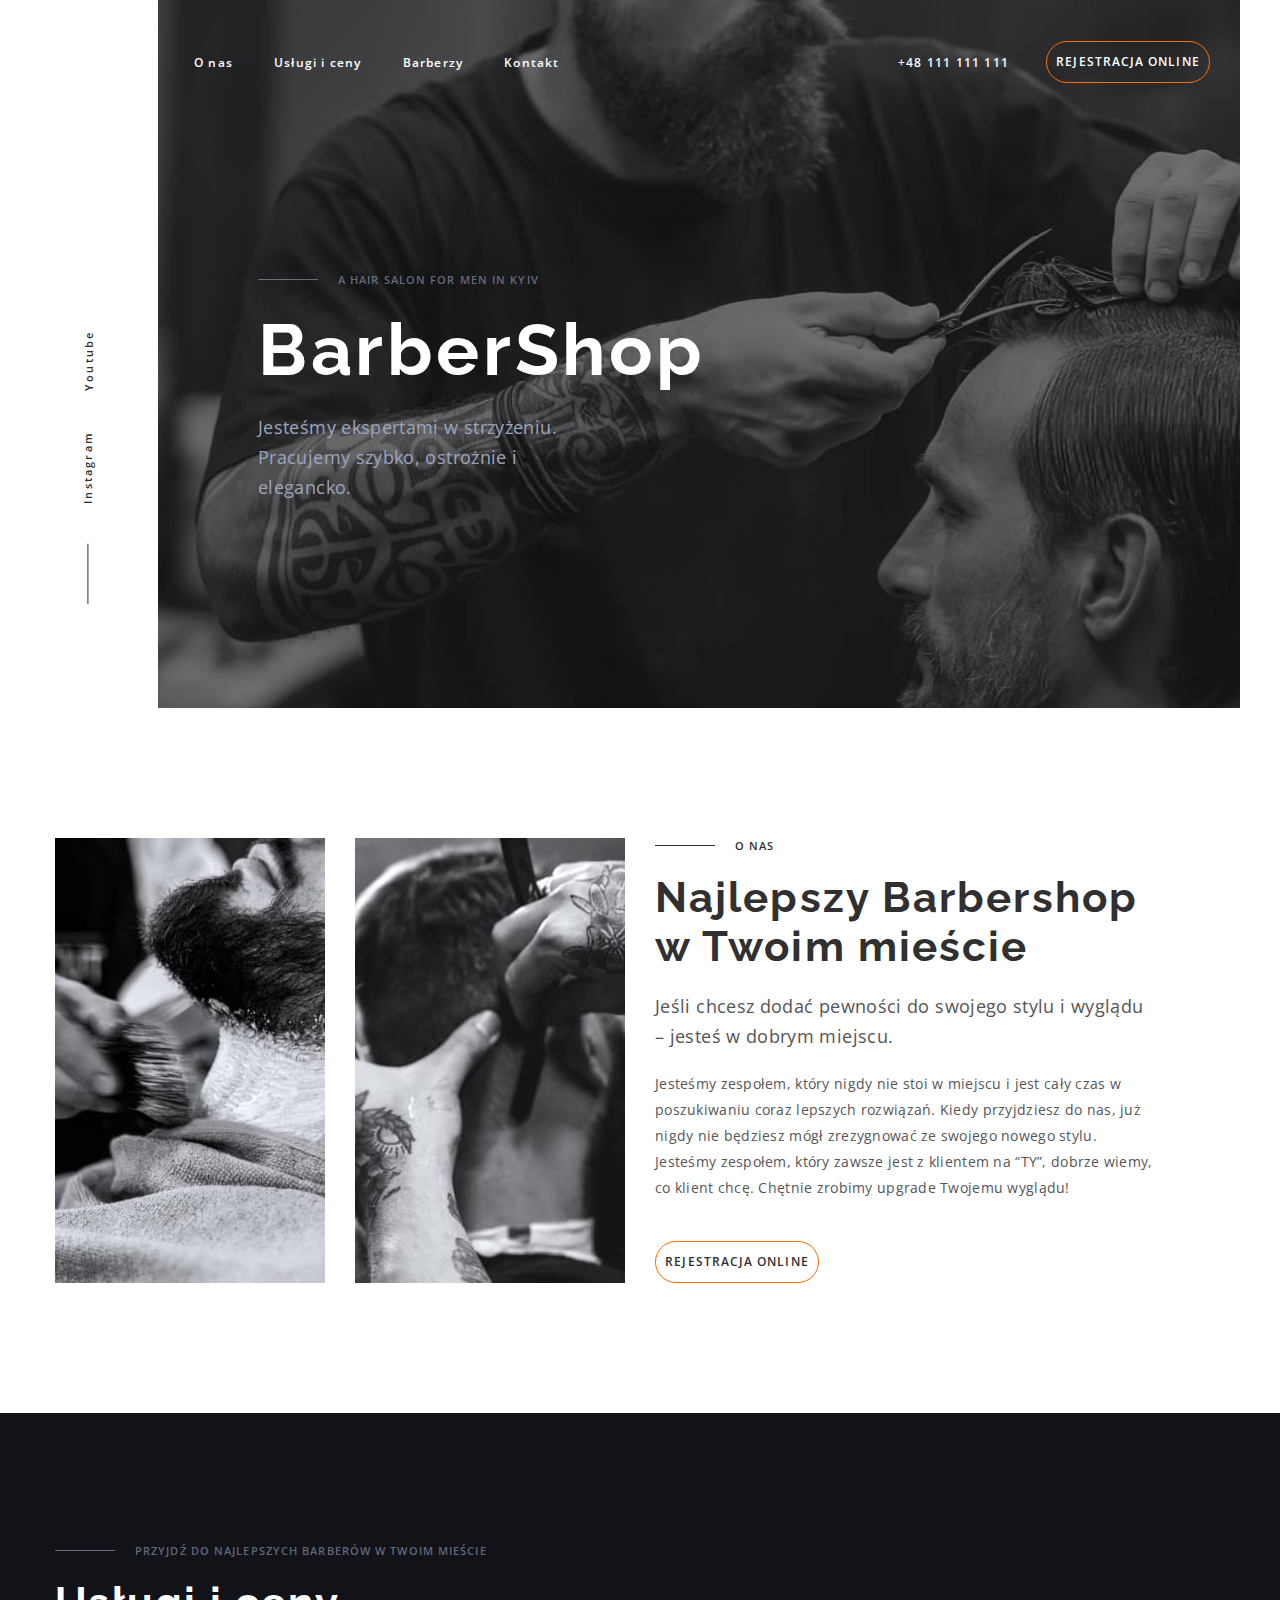
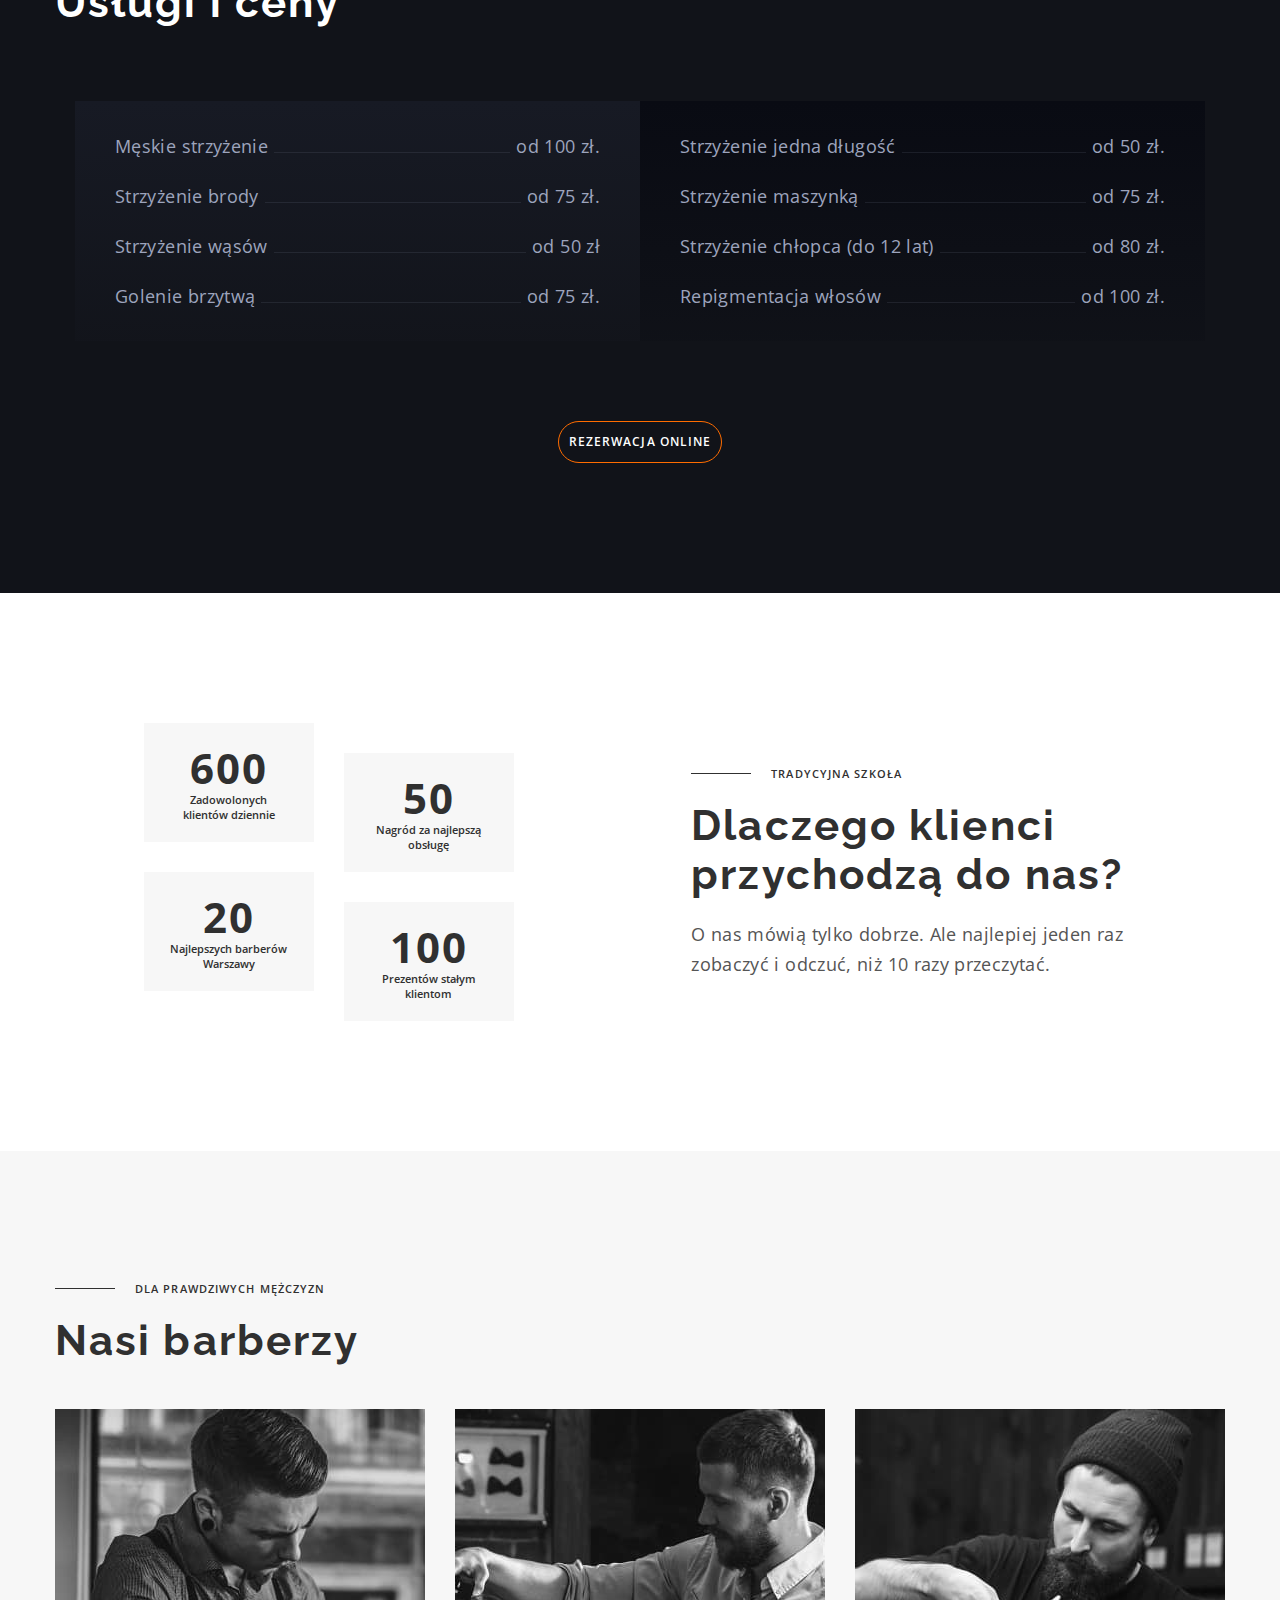
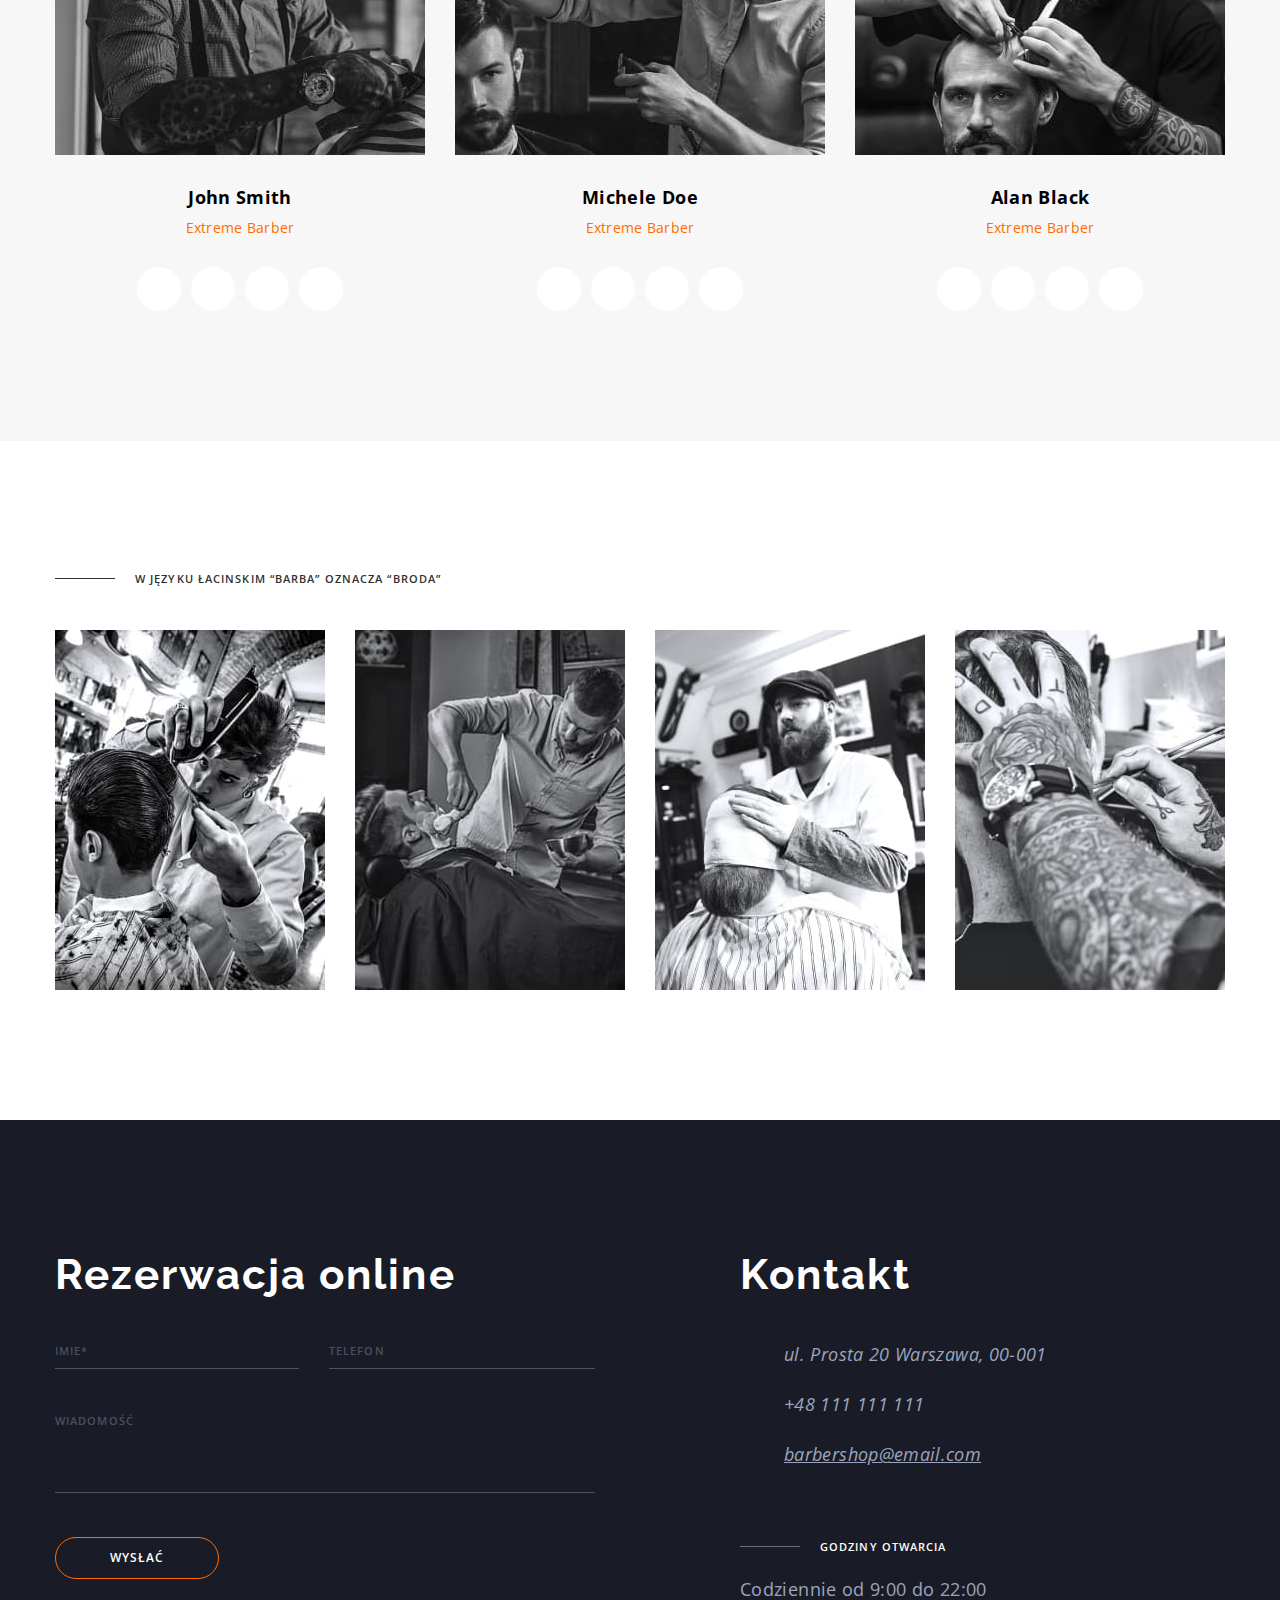
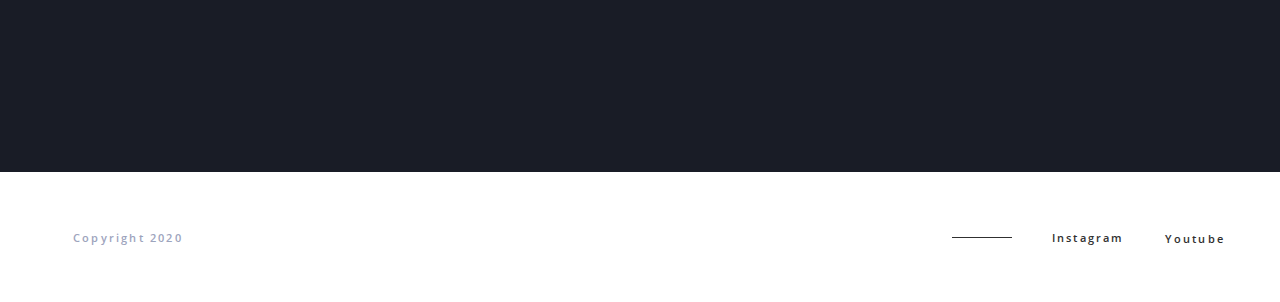
==== commit 64f8bf1b: "update" ====
--- a/index.html
+++ b/index.html
@@ -725,69 +725,73 @@
       <section class="contact" id="contact">
         <div class="container">
           <div class="contact__reservation">
-            <h3 class="contact__title">Rezerwacja online</h3>
-
-            <form class="contact__form" name="reservation-form">
-              <div class="contact__box">
-                <label class="contact__label contact__label--input">
-                  Imie*
-                  <input
-                    class="contact__write contact__write--input"
-                    type="text"
-                    name="name"
-                    required
-                  />
+            
+              <h3 class="contact__title">Rezerwacja online</h3>
+
+              <form class="contact__form" name="reservation-form">
+                <div class="contact__box">
+                  <label class="contact__label contact__label--input">
+                    Imie*
+                    <input
+                      class="contact__write contact__write--input"
+                      type="text"
+                      name="name"
+                      required
+                    />
+                  </label>
+                  <label class="contact__label contact__label--input">
+                    Telefon
+                    <input
+                      class="contact__write contact__write--input"
+                      type="tel"
+                      name="telephone"
+                    />
+                  </label>
+                </div>
+                <label class="contact__label contact__label--text">
+                  Wiadomość
+                  <textarea
+                    class="contact__write contact__write--text"
+                    name="comments"
+                    rows="4"
+                  >
+                  </textarea>
                 </label>
-                <label class="contact__label contact__label--input">
-                  Telefon
-                  <input
-                    class="contact__write contact__write--input"
-                    type="tel"
-                    name="telephone"
-                  />
-                </label>
-              </div>
-              <label class="contact__label contact__label--text">
-                Wiadomość
-                <textarea
-                  class="contact__write contact__write--text"
-                  name="comments"
-                  rows="4"
-                >
-                </textarea>
-              </label>
-              <button class="button button--onbackground" type="submit">
-                Wysłać
-              </button>
-            </form>
+                <button class="button button--onbackground" type="submit">
+                  Wysłać
+                </button>
+              </form>
+            
           </div>
 
           <div class="address">
-            <h2 class="contact__title">Kontakt</h2>
-            <address class="address__wrap">
-              <ul>
-                <li class="address__item">
-                  <a
-                    class="address__link address__link--street"
-                    href="https://goo.gl/maps/ZC3xwpZe529HttPX7"
-                    target="_blank"
-                    >ul. Prosta 20 Warszawa, 00-001</a
-                  >
-                </li>
-                <li class="address__item">
-                  <a
-                    class="address__link address__link--phone"
-                    href="tel:+48111111111"
-                    >+48 111 111 111</a
-                  >
-                </li>
-                <li class="address__item">
-                  <a class="address__mail" href="mailto:barbershop@email.com"
-                    >barbershop@email.com</a
-                  >
-                </li>
-              </ul>
-            </address>
+            
+              <h2 class="contact__title">Kontakt</h2>
+              <address class="address__wrap">
+                <ul>
+                  <li class="address__item">
+                    <a
+                      class="address__link address__link--street"
+                      href="https://goo.gl/maps/ZC3xwpZe529HttPX7"
+                      target="_blank"
+                      >ul. Prosta 20 Warszawa, 00-001</a
+                    >
+                  </li>
+                  <li class="address__item">
+                    <a
+                      class="address__link address__link--phone"
+                      href="tel:+48111111111"
+                      >+48 111 111 111</a
+                    >
+                  </li>
+                  <li class="address__item">
+                    <a class="address__mail" href="mailto:barbershop@email.com"
+                      >barbershop@email.com</a
+                    >
+                  </li>
+                </ul>
+              </address>
+            
 
             <h3 class="subtitle subtitle--onbackground contact__subtitle">
               Godziny otwarcia
@@ -804,20 +808,22 @@
     <!-- END MAIN -->
 
     <footer class="footer">
-      <p class="footer__text">
-        <svg class="footer__icon" width="12" height="12">
-          <use href="./images/icons.svg#icon-copyright"></use>
-        </svg>
-        Copyright 2020
-      </p>
-      <ul class="social-media__list">
-        <li class="social-media__item">
-          <a class="social-media__link" href="#">Instagram</a>
-        </li>
-        <li class="social-media__item">
-          <a class="social-media__link" href="#">Youtube</a>
-        </li>
-      </ul>
+      <div class="container">
+        <p class="footer__text">
+          <svg class="footer__icon" width="12" height="12">
+            <use href="./images/icons.svg#icon-copyright"></use>
+          </svg>
+          Copyright 2020
+        </p>
+        <ul class="social-media__list">
+          <li class="social-media__item">
+            <a class="social-media__link" href="#">Instagram</a>
+          </li>
+          <li class="social-media__item">
+            <a class="social-media__link" href="#">Youtube</a>
+          </li>
+        </ul>
+      </div>
     </footer>
 
     <!-- MODAL WINDOW -->
--- a/css/main.min.css
+++ b/css/main.min.css
@@ -1,4 +1,4 @@
 :root{--main-font: 'Open Sans',
         sans-serif;--headline-font: 'Raleway',
-        sans-serif}@keyframes motion{0%{transform:translate(100%, 100%) rotate(0deg)}50%{transform:translate(-50%, -50%) rotate(-30deg)}100%{transform:translate(-50%, -50%) rotate(0deg)}}html{scroll-behavior:smooth}body{font-family:var(--main-font)}ul{list-style:none;padding:0;margin:0}h1,h2,h3,h4,h5,h6,p{margin:0}img{display:block;height:auto}.section{padding:84px 0}@media screen and (min-width: 481px){.section{padding:100px 0}}@media screen and (min-width: 1200px){.section{padding:130px 0}}.container{width:100%;padding:0 31px;align-items:center;margin:0 auto}@media screen and (min-width: 768px){.container{padding:0 39px}}@media screen and (min-width: 1200px){.container{width:1200px;padding:0 15px}}.button{width:164px;font-weight:600;font-size:12px;line-height:1.333;letter-spacing:0.09em;text-transform:uppercase;background-color:transparent;border:1px solid #FF6C00;border-radius:25px;cursor:pointer;text-align:center;padding:12px 0;transition:color 250ms cubic-bezier(0.4, 0, 0.2, 1);transition:background-color 250ms cubic-bezier(0.4, 0, 0.2, 1)}.button:hover,.button:focus{color:#fff;background-color:#FF6C00}.button--onbackground{color:#fff}.button--nobackground{color:#303030}.subtitle{display:flex;align-items:center;font-weight:600;font-size:11px;line-height:1.364;letter-spacing:0.1em;text-transform:uppercase}.subtitle::before{display:block;content:"";width:60px;height:1px;margin-right:20px}.subtitle--onbackground{color:#9DA4BD99}.subtitle--onbackground::before{background-color:#9DA4BD99}.subtitle--nobackground{color:#303030}.subtitle--nobackground::before{background-color:#303030}.secondary-title{font-family:var(--headline-font);font-weight:700;font-size:42px;line-height:1.167;letter-spacing:0.05em;margin-top:20px}.secondary-title--nobackground{color:#303030}.secondary-title--onbackground{color:#fff}.description{margin-top:20px;font-size:18px;line-height:1.667;letter-spacing:0.02em}.description--onbackgroud{color:#9DA4BD}.description--nobackgroud{color:#555}.logo{transform:scale(1);transition:transform 250ms cubic-bezier(0.4, 0, 0.2, 1)}.logo:hover,.logo:focus{transform:scale(1.25)}@media screen and (max-width: 767.9px){.logo__icon{fill:#fff}}.social-media{display:flex;max-width:103px;height:100%;justify-content:center}.social-media__list{display:flex;gap:40px}.social-media__list--side{transform:rotate(-90deg);align-self:center;position:relative;bottom:-113px;left:-19px}.social-media__list--menu{flex-direction:column;gap:24px}.social-media__item:first-child{display:flex;align-items:center}.social-media__item:first-child::before{display:block;content:"";width:60px;height:1px;margin-right:40px;background-color:#303030}.social-media__item--menu:first-child::before{background-color:#FFFFFF66}.social-media__item--menu:last-child{margin-left:100px}.social-media__link{font-weight:600;font-size:11px;line-height:1.364;letter-spacing:0.2em;color:#303030;text-decoration:none;transition:color 250ms cubic-bezier(0.4, 0, 0.2, 1)}.social-media__link:hover,.social-media__link:focus{color:#FF6C00}.social-media__link--menu{color:#fff;font-size:14px}@media screen and (max-width: 767.9px){.social-media{display:none}}.socials{display:flex;justify-content:center}.socials__item:not(:last-child){margin-right:10px}.socials__link{width:44px;height:44px;display:block;padding:12px;background-color:#fff;color:#303030;border-radius:50%;transition:color 250ms cubic-bezier(0.4, 0, 0.2, 1);transition:background-color 250ms cubic-bezier(0.4, 0, 0.2, 1)}.socials__link:hover,.socials__link:focus{background-color:#303030;color:#FF6C00}.socials__icon{fill:currentColor}.order{display:flex;flex-direction:column;align-items:center}.order__title{font-weight:700;font-size:20px;line-height:1.15;text-align:center;letter-spacing:0.03em;color:#303030;margin-bottom:12px}.order__label{font-size:12px;line-height:1.167;letter-spacing:0.01em;color:#9DA4BD;width:100%}.order__box{position:relative}.order__box:focus-within{fill:#FF6C00}.order__icon{position:absolute;left:0;top:4px;margin:11px 12px;color:currentColor}.order__write{border:1px solid #9DA4BD66;box-sizing:border-box;border-radius:4px;width:100%;outline:none;margin-top:4px}.order__write:focus-within{border:1px solid #FF6C00}.order__write--input{padding:12px 42px;align-items:center;margin-bottom:10px}.order__write--text{resize:none;margin-bottom:20px;padding:12px 16px}.order__write--text::placeholder{color:#55555580}.policy{position:relative;margin-bottom:30px}.policy__label{padding-left:8px;cursor:pointer}.policy__label::before{content:"";width:15px;height:15px;display:block;border:2px solid #303030;border-radius:3px;background-color:#ffffff;position:absolute;left:0;top:2px;cursor:pointer}.policy__input{opacity:0}.policy__input:checked+.policy__label::before{content:"";display:block;background-image:url(../images/sass-icons/icon-check.svg);background-size:cover;border:1px solid #FF6C00;background-position:center}.policy__link{color:#FF6C00}.header{position:absolute;width:100%}.header .container{display:flex;padding-top:32px;align-items:center}.header__link{font-weight:600;font-size:12px;line-height:1.333;letter-spacing:0.1em;text-decoration:none;color:#fff;transition:color 250ms cubic-bezier(0.4, 0, 0.2, 1)}.header__link:hover,.header__link:focus{color:#FF6C00}.navigation{display:flex;align-items:center;margin-left:70px}.navigation__item:not(:last-child){margin-right:41px}.navigation__link{font-weight:600;font-size:12px;line-height:1.333;letter-spacing:0.1em;text-decoration:none;color:#fff;transition:color 250ms cubic-bezier(0.4, 0, 0.2, 1)}.navigation__link:hover,.navigation__link:focus{color:#FF6C00}@media screen and (max-width: 767.9px){.header .container{justify-content:space-between}.header__list{display:none}.navigation{display:none}}@media screen and (min-width: 768px){.header__list{display:flex;margin-left:auto}}@media screen and (min-width: 768px) and (max-width: 1199.9px){.header__list{flex-direction:column-reverse;gap:20px;align-items:center;position:relative;top:22px}.navigation{margin-left:54px}.navigation__item:not(:last-child){margin-right:24px}}@media screen and (min-width: 1200px){.header__list{margin-left:auto;margin-right:15px;align-items:center}.header__item:not(:last-child){margin-right:37px}}.hero{display:flex}.hero .container{display:flex;padding-right:0}.hero__box{flex-grow:1;padding-top:208px;padding-bottom:183px;padding-left:31px;background-color:#191c2633}.hero__title{font-family:var(--headline-font);font-weight:700;font-size:72px;line-height:1.181;letter-spacing:0.05em;color:#fff;margin-top:20px}.hero__description{width:343px}@media screen and (max-width: 767.9px){.hero .container{padding:0}}@media screen and (min-width: 768px){.hero__box{padding-top:272px;padding-bottom:245px;padding-left:120px}}@media screen and (max-width: 1199.9px){.hero__title{font-size:48px;line-height:1.174}}@media screen and (min-width: 1200px){.hero__box{padding-bottom:206px;padding-left:100px}}.hero__box{background-image:linear-gradient(rgba(25,28,38,0.2), rgba(25,28,38,0.2)),url(../images/hero/hero-mobile.jpg);background-repeat:no-repeat;background-size:cover}@media (min-device-pixel-ratio: 2), (-webkit-min-device-pixel-ratio: 2), (min-resolution: 192dpi), (min-resolution: 2dppx){.hero__box{background-image:linear-gradient(rgba(25,28,38,0.2), rgba(25,28,38,0.2)),url(../images/hero/hero-mobile@2x.jpg)}}@media screen and (min-width: 481px){.hero__box{background-image:linear-gradient(rgba(25,28,38,0.2), rgba(25,28,38,0.2)),url(../images/hero/hero-tablet.jpg)}}@media screen and (min-width: 481px) and (min-device-pixel-ratio: 2), screen and (min-width: 481px) and (-webkit-min-device-pixel-ratio: 2), screen and (min-width: 481px) and (min-resolution: 192dpi), screen and (min-width: 481px) and (min-resolution: 2dppx){.hero__box{background-image:linear-gradient(rgba(25,28,38,0.2), rgba(25,28,38,0.2)),url(../images/hero/hero-tablet@2x.jpg)}}@media screen and (min-width: 1200px){.hero__box{background-image:linear-gradient(rgba(25,28,38,0.2), rgba(25,28,38,0.2)),url(../images/hero/hero-desktop.jpg)}}@media screen and (min-width: 1200px) and (min-device-pixel-ratio: 2), screen and (min-width: 1200px) and (-webkit-min-device-pixel-ratio: 2), screen and (min-width: 1200px) and (min-resolution: 192dpi), screen and (min-width: 1200px) and (min-resolution: 2dppx){.hero__box{background-image:linear-gradient(rgba(25,28,38,0.2), rgba(25,28,38,0.2)),url(../images/hero/hero-desktop@2x.jpg)}}.about-us{display:flex}.about-us__list{display:none}.about-us__box{max-width:500px}.about-us__text{font-size:14px;line-height:1.857;letter-spacing:0.02em;margin-top:20px;margin-bottom:40px;color:#555}@media screen and (min-width: 768px){.about-us__list{display:flex;gap:30px;margin-right:30px}}@media screen and (min-width: 768px) and (max-width: 1199.9px){.about-us{align-items:flex-start}.about-us__list{display:flex;flex-direction:column}.about-us__text{margin-top:22px;margin-bottom:64px}}@media screen and (max-width: 1199.9px){.about-us__secondary-title{font-size:28px}.about-us__description{font-size:16px}}.services-and-prices{background-color:#111319}.services-and-prices__wrap{display:flex;flex-direction:column;margin-top:44px;margin-bottom:50px;padding:30px 20px}.services-and-prices__item{display:flex;justify-content:space-between;align-items:baseline}.services-and-prices__item:not(:last-child){margin-bottom:20px}.services-and-prices__link{display:flex;justify-content:center;text-decoration:none}.services-and-prices__service,.services-and-prices__price{font-size:12px;line-height:1.987;letter-spacing:0.02em;color:#9DA4BD}.services-and-prices__line{display:block;height:1px;background-color:rgba(157,164,189,0.12);margin:0px 6px;flex-grow:1}@media screen and (min-width: 480px){.services-and-prices__service,.services-and-prices__price{font-size:14px;line-height:2.143}}@media screen and (min-width: 768px){.services-and-prices__service,.services-and-prices__price{font-size:18px;line-height:1.667}}@media screen and (min-width: 768px) and (max-width: 1199.9px){.services-and-prices__wrap{padding:30px 40px}}@media screen and (max-width: 1199.9px){.services-and-prices__list--first .services-and-prices__item{margin-bottom:20px}.services-and-prices__wrap{background-image:linear-gradient(180deg, #171A24 0%, rgba(23,26,36,0.2) 100%)}}@media screen and (min-width: 1200px){.services-and-prices__wrap{flex-direction:row}.services-and-prices__list{flex-basis:50%;padding:30px 40px}.services-and-prices__list--first{background-image:linear-gradient(180deg, #171a24, #171a2433)}.services-and-prices__list--second{background-image:linear-gradient(180deg, #090b13, #090b1333)}.services-and-prices__item:not(:last-child){margin-bottom:20px}}.services-and-prices{background-image:url(../images/services-and-prices/imgbg-mobile.png);background-repeat:no-repeat;background-size:cover}@media (min-device-pixel-ratio: 2), (-webkit-min-device-pixel-ratio: 2), (min-resolution: 192dpi), (min-resolution: 2dppx){.services-and-prices{background-image:url(../images/services-and-prices/imgbg-mobile@2x.png)}}@media screen and (min-width: 481px){.services-and-prices{background-image:url(../images/services-and-prices/imgbg-tablet.png)}}@media screen and (min-width: 481px) and (min-device-pixel-ratio: 2), screen and (min-width: 481px) and (-webkit-min-device-pixel-ratio: 2), screen and (min-width: 481px) and (min-resolution: 192dpi), screen and (min-width: 481px) and (min-resolution: 2dppx){.services-and-prices{background-image:url(../images/services-and-prices/imgbg-tablet@2x.png)}}@media screen and (min-width: 1200px){.services-and-prices{background-image:url(../images/services-and-prices/imgbg-desktop.png)}}@media screen and (min-width: 1200px) and (min-device-pixel-ratio: 2), screen and (min-width: 1200px) and (-webkit-min-device-pixel-ratio: 2), screen and (min-width: 1200px) and (min-resolution: 192dpi), screen and (min-width: 1200px) and (min-resolution: 2dppx){.services-and-prices{background-image:url(../images/services-and-prices/imgbg-desktop@2x.png)}}.satisfaction{display:flex;flex-direction:column-reverse}.satisfaction__list{max-width:370px;display:flex;flex-wrap:wrap}.satisfaction__item{display:flex;flex-direction:column;width:170px;padding:20px 24px;align-items:center;background-color:#F7F7F7}.satisfaction__item:nth-child(odd){margin-right:30px;margin-bottom:30px}.satisfaction__item:nth-child(even){margin-top:30px}.satisfaction__number{font-family:var(--main-font);font-weight:700;font-size:42px;line-height:1.167;letter-spacing:0.05em;color:#303030;position:relative;width:max-content}.satisfaction__number::after{content:"";display:block;width:9px;height:9px;background-image:url(../images/sass-icons/number-plus.svg);position:absolute;top:10px;right:-8px}.satisfaction__box{max-width:445px}.satisfaction__text{font-weight:600;font-size:11px;line-height:1.364;text-align:center;color:#303030}@media screen and (max-width: 430px){.satisfaction .secondary-title{font-size:28px}.satisfaction .description{font-size:16px}.satisfaction__list{flex-direction:column}.satisfaction__item{width:auto}.satisfaction__item:nth-child(odd){margin-right:0;margin-bottom:0}.satisfaction__item:nth-child(even){margin-top:0}.satisfaction__item:not(:last-child){margin-bottom:30px}}@media screen and (max-width: 480.9px){.satisfaction{justify-content:center}.satisfaction__list{justify-content:center}}@media screen and (max-width: 1199.9px){.satisfaction__box{margin-bottom:44px;align-self:flex-start}}@media screen and (max-width: 1199.9px) and (min-width: 481px){.satisfaction__wrap{align-self:flex-end}}@media screen and (min-width: 1200px){.satisfaction{flex-direction:row;justify-content:space-around}}.barbers{background-color:#F7F7F7}@media screen and (min-width: 768px) and (max-width: 1199.9px){.barbers .container{display:flex;flex-direction:column}}@media screen and (min-width: 768px) and (max-width: 1199.9px){.barbers__wrap{width:450px}}.barbers__list{display:flex;flex-direction:column;margin-top:44px}.barbers__card{display:flex;flex-direction:column;align-items:center}.barbers__card:not(:last-child){margin-bottom:64px}.barbers__name{font-size:18px;line-height:1.389;text-align:center;letter-spacing:0.02em;margin-top:30px;margin-bottom:8px}.barbers__job{font-size:14px;line-height:1.357;text-align:center;letter-spacing:0.02em;color:#FF6C00;margin-bottom:30px}@media screen and (min-width: 1200px){.barbers__list{flex-direction:row;justify-content:space-between}}.gallery{display:flex;margin-top:44px;justify-content:center;flex-wrap:wrap;gap:30px}.gallery__item{flex-basis:calc((100% - 30px) / 2)}@media screen and (max-width: 1199.9px){.gallery__item{display:flex}.gallery__item:nth-child(odd){justify-content:flex-end}}@media screen and (min-width: 1200px){.gallery{flex-wrap:nowrap}}.contact{background-color:#191C26}.contact .container{display:flex;flex-direction:column;margin:0 auto;align-items:baseline}.contact__title{font-family:var(--headline-font);font-weight:700;font-size:42px;line-height:1.167;letter-spacing:0.05em;color:#fff}.contact__form{margin:44px 40px 0 0}.contact__box{display:flex;flex-direction:row}.contact__label{font-weight:600;font-size:11px;line-height:1.364;letter-spacing:0.1em;text-transform:uppercase;color:rgba(157,164,189,0.4);display:flex;flex-grow:1;border-bottom:1px solid;transition:color 250ms cubic-bezier(0.4, 0, 0.2, 1);cursor:pointer}.contact__label:focus-within,.contact__label:hover{color:#fff}.contact__label--input:first-of-type{margin-right:30px}.contact__label--input{padding-bottom:8px;margin-bottom:44px}.contact__label--text{flex-direction:column;margin-bottom:44px}.contact__write{font-size:11px;line-height:1.364;letter-spacing:0.1em;color:#fff;background-color:transparent;outline:none;border:none}.contact__write--input{flex-grow:1}.contact__write--text{resize:none}.contact__subtitle{color:#fff}.address,.contact__reservation{flex-grow:1;padding:130px 0}.address{padding-left:100px;padding-right:105px;background-image:url(../images/contact-bg.png);background-repeat:no-repeat;background-size:cover}.address__wrap{font-family:var(--main-font);margin-top:40px;margin-bottom:70px}.address__item:not(:last-child){margin-bottom:20px}.address__link{text-decoration:none;width:fit-content;display:flex}.address__link::before{content:"";display:block;margin-right:20px;width:24px;height:24px}.address__link--street::before{background-image:url(../images/sass-icons/map-pin.svg)}.address__link--phone::before{background-image:url(../images/sass-icons/phone.svg)}.address__mail{display:flex}.address__mail::before{content:"";display:block;margin-right:20px;width:24px;height:24px;background-image:url(../images/sass-icons/mail.svg)}.address__link,.address__mail,.address__time{font-family:var(--main-font);font-size:18px;line-height:1.667;letter-spacing:0.02em;color:#9DA4BD}.address__time{margin-top:20px}.footer{display:flex;justify-content:space-between;padding:56px 55px}.footer__text{font-weight:600;font-size:11px;line-height:1.364;letter-spacing:0.2em;color:#9DA4BD;display:flex;align-items:center}.footer__icon{margin-right:6px}.backdrop{position:fixed;left:0;top:0;width:100%;height:100%;background-color:#00000033;opacity:1;transition:opacity 700ms cubic-bezier(0.4, 0, 0.2, 1)}.backdrop.is-hidden{opacity:0;pointer-events:none}.backdrop.is-hidden>.modal{transform:translate(100%, 100%) rotate(45deg)}.backdrop>.modal{position:absolute;left:50%;top:50%;transform:translate(-50%, -50%) rotate(0deg);width:528px;min-height:581px;background-color:#fff;box-shadow:0px 1px 3px rgba(0,0,0,0.12),0px 1px 1px rgba(0,0,0,0.14),0px 2px 1px rgba(0,0,0,0.2);border-radius:4px;transition:transform 700ms ease-in;padding:40px}.modal__icon{fill:currentColor}.modal__button{display:flex;padding:6px;background-color:transparent;border:1px solid #FF6C00;border-radius:50%;position:absolute;right:8px;top:8px;cursor:pointer;transition:color 250ms cubic-bezier(0.4, 0, 0.2, 1);transition:background-color 250ms cubic-bezier(0.4, 0, 0.2, 1)}.modal__button:hover,.modal__button:focus{color:#fff;background-color:#FF6C00}#navMenu{display:block;z-index:10}#navMenu>span{display:block;width:28px;height:2px;background-color:#fff}#navMenu>span:not(:last-child){margin-bottom:7px}#navMenu,#navMenu>span{transition:all .4s ease-in-out}#navMenu.active{transition-delay:0.8s;transform:rotate(45deg)}#navMenu.active>span:nth-child(2){width:0}#navMenu.active>span:nth-child(1),#navMenu.active>span:nth-child(3){transition-delay:.4s}#navMenu.active>span:nth-child(1){transform:translateY(9px)}#navMenu.active>span:nth-child(3){transform:translateY(-9px) rotate(90deg)}@media screen and (min-width: 768px){#navMenu{display:none}}.active{position:fixed;top:51px;right:32px}.menu{display:flex;flex-direction:column;gap:64px;position:fixed;width:337px;height:100vh;padding-top:118px;padding-left:40px;background-color:#090B13DD;top:0;right:0;transform:translateX(0);transition:transform 500ms linear}.menu.is-open{opacity:0;visibility:hidden;pointer-events:none;transform:translateX(100%)}.menu__link{font-size:18px}.menu__item:not(:last-child){margin-bottom:24px}
+        sans-serif}@keyframes motion{0%{transform:translate(100%, 100%) rotate(0deg)}50%{transform:translate(-50%, -50%) rotate(-30deg)}100%{transform:translate(-50%, -50%) rotate(0deg)}}html{scroll-behavior:smooth}body{font-family:var(--main-font)}ul{list-style:none;padding:0;margin:0}h1,h2,h3,h4,h5,h6,p{margin:0}img{display:block;height:auto}.section{padding:84px 0}@media screen and (min-width: 481px){.section{padding:100px 0}}@media screen and (min-width: 1200px){.section{padding:130px 0}}.container{width:100%;padding:0 31px;align-items:center;margin:0 auto}@media screen and (min-width: 768px){.container{padding:0 39px}}@media screen and (min-width: 1200px){.container{width:1200px;padding:0 15px}}.button{width:164px;font-weight:600;font-size:12px;line-height:1.333;letter-spacing:0.09em;text-transform:uppercase;background-color:transparent;border:1px solid #FF6C00;border-radius:25px;cursor:pointer;text-align:center;padding:12px 0;transition:color 250ms cubic-bezier(0.4, 0, 0.2, 1);transition:background-color 250ms cubic-bezier(0.4, 0, 0.2, 1)}.button:hover,.button:focus{color:#fff;background-color:#FF6C00}.button--onbackground{color:#fff}.button--nobackground{color:#303030}.subtitle{display:flex;align-items:center;font-weight:600;font-size:11px;line-height:1.364;letter-spacing:0.1em;text-transform:uppercase}.subtitle::before{display:block;content:"";width:60px;height:1px;margin-right:20px}.subtitle--onbackground{color:#9DA4BD99}.subtitle--onbackground::before{background-color:#9DA4BD99}.subtitle--nobackground{color:#303030}.subtitle--nobackground::before{background-color:#303030}.secondary-title{font-family:var(--headline-font);font-weight:700;font-size:42px;line-height:1.167;letter-spacing:0.05em;margin-top:20px}.secondary-title--nobackground{color:#303030}.secondary-title--onbackground{color:#fff}.description{margin-top:20px;font-size:18px;line-height:1.667;letter-spacing:0.02em}.description--onbackgroud{color:#9DA4BD}.description--nobackgroud{color:#555}.logo{transform:scale(1);transition:transform 250ms cubic-bezier(0.4, 0, 0.2, 1)}.logo:hover,.logo:focus{transform:scale(1.25)}@media screen and (max-width: 767.9px){.logo__icon{fill:#fff}}.social-media{display:flex;max-width:103px;height:100%;justify-content:center}.social-media__list{display:flex;gap:40px}.social-media__list--side{transform:rotate(-90deg);align-self:center;position:relative;bottom:-113px;left:-19px}.social-media__list--menu{flex-direction:column;gap:24px}.social-media__item:first-child{display:flex;align-items:center}.social-media__item:first-child::before{display:block;content:"";width:60px;height:1px;margin-right:40px;background-color:#303030}.social-media__item--menu:first-child::before{background-color:#FFFFFF66}.social-media__item--menu:last-child{margin-left:100px}.social-media__link{font-weight:600;font-size:11px;line-height:1.364;letter-spacing:0.2em;color:#303030;text-decoration:none;transition:color 250ms cubic-bezier(0.4, 0, 0.2, 1)}.social-media__link:hover,.social-media__link:focus{color:#FF6C00}.social-media__link--menu{color:#fff;font-size:14px}@media screen and (max-width: 767.9px){.social-media{display:none}}.socials{display:flex;justify-content:center}.socials__item:not(:last-child){margin-right:10px}.socials__link{width:44px;height:44px;display:block;padding:12px;background-color:#fff;color:#303030;border-radius:50%;transition:color 250ms cubic-bezier(0.4, 0, 0.2, 1);transition:background-color 250ms cubic-bezier(0.4, 0, 0.2, 1)}.socials__link:hover,.socials__link:focus{background-color:#303030;color:#FF6C00}.socials__icon{fill:currentColor}.order{display:flex;flex-direction:column;align-items:center}.order__title{font-weight:700;font-size:20px;line-height:1.15;text-align:center;letter-spacing:0.03em;color:#303030;margin-bottom:12px}.order__label{font-size:12px;line-height:1.167;letter-spacing:0.01em;color:#9DA4BD;width:100%}.order__box{position:relative}.order__box:focus-within{fill:#FF6C00}.order__icon{position:absolute;left:0;top:4px;margin:11px 12px;color:currentColor}.order__write{border:1px solid #9DA4BD66;box-sizing:border-box;border-radius:4px;width:100%;outline:none;margin-top:4px}.order__write:focus-within{border:1px solid #FF6C00}.order__write--input{padding:12px 42px;align-items:center;margin-bottom:10px}.order__write--text{resize:none;margin-bottom:20px;padding:12px 16px}.order__write--text::placeholder{color:#55555580}.policy{position:relative;margin-bottom:30px}.policy__label{padding-left:8px;cursor:pointer}.policy__label::before{content:"";width:15px;height:15px;display:block;border:2px solid #303030;border-radius:3px;background-color:#ffffff;position:absolute;left:0;top:2px;cursor:pointer}.policy__input{opacity:0}.policy__input:checked+.policy__label::before{content:"";display:block;background-image:url(../images/sass-icons/icon-check.svg);background-size:cover;border:1px solid #FF6C00;background-position:center}.policy__link{color:#FF6C00}.header{position:absolute;width:100%}.header .container{display:flex;padding-top:32px;align-items:center}.header__link{font-weight:600;font-size:12px;line-height:1.333;letter-spacing:0.1em;text-decoration:none;color:#fff;transition:color 250ms cubic-bezier(0.4, 0, 0.2, 1)}.header__link:hover,.header__link:focus{color:#FF6C00}.navigation{display:flex;align-items:center;margin-left:70px}.navigation__item:not(:last-child){margin-right:41px}.navigation__link{font-weight:600;font-size:12px;line-height:1.333;letter-spacing:0.1em;text-decoration:none;color:#fff;transition:color 250ms cubic-bezier(0.4, 0, 0.2, 1)}.navigation__link:hover,.navigation__link:focus{color:#FF6C00}@media screen and (max-width: 767.9px){.header .container{justify-content:space-between}.header__list{display:none}.navigation{display:none}}@media screen and (min-width: 768px){.header__list{display:flex;margin-left:auto}}@media screen and (min-width: 768px) and (max-width: 1199.9px){.header__list{flex-direction:column-reverse;gap:20px;align-items:center;position:relative;top:22px}.navigation{margin-left:54px}.navigation__item:not(:last-child){margin-right:24px}}@media screen and (min-width: 1200px){.header__list{margin-left:auto;margin-right:15px;align-items:center}.header__item:not(:last-child){margin-right:37px}}.hero{display:flex}.hero .container{display:flex;padding-right:0}.hero__box{flex-grow:1;padding-top:208px;padding-bottom:183px;padding-left:31px;background-color:#191c2633}.hero__title{font-family:var(--headline-font);font-weight:700;font-size:72px;line-height:1.181;letter-spacing:0.05em;color:#fff;margin-top:20px}.hero__description{width:343px}@media screen and (max-width: 767.9px){.hero .container{padding:0}}@media screen and (min-width: 768px){.hero__box{padding-top:272px;padding-bottom:245px;padding-left:120px}}@media screen and (max-width: 1199.9px){.hero__title{font-size:48px;line-height:1.174}}@media screen and (min-width: 1200px){.hero__box{padding-bottom:206px;padding-left:100px}}.hero__box{background-image:linear-gradient(rgba(25,28,38,0.2), rgba(25,28,38,0.2)),url(../images/hero/hero-mobile.jpg);background-repeat:no-repeat;background-size:cover}@media (min-device-pixel-ratio: 2), (-webkit-min-device-pixel-ratio: 2), (min-resolution: 192dpi), (min-resolution: 2dppx){.hero__box{background-image:linear-gradient(rgba(25,28,38,0.2), rgba(25,28,38,0.2)),url(../images/hero/hero-mobile@2x.jpg)}}@media screen and (min-width: 481px){.hero__box{background-image:linear-gradient(rgba(25,28,38,0.2), rgba(25,28,38,0.2)),url(../images/hero/hero-tablet.jpg)}}@media screen and (min-width: 481px) and (min-device-pixel-ratio: 2), screen and (min-width: 481px) and (-webkit-min-device-pixel-ratio: 2), screen and (min-width: 481px) and (min-resolution: 192dpi), screen and (min-width: 481px) and (min-resolution: 2dppx){.hero__box{background-image:linear-gradient(rgba(25,28,38,0.2), rgba(25,28,38,0.2)),url(../images/hero/hero-tablet@2x.jpg)}}@media screen and (min-width: 1200px){.hero__box{background-image:linear-gradient(rgba(25,28,38,0.2), rgba(25,28,38,0.2)),url(../images/hero/hero-desktop.jpg)}}@media screen and (min-width: 1200px) and (min-device-pixel-ratio: 2), screen and (min-width: 1200px) and (-webkit-min-device-pixel-ratio: 2), screen and (min-width: 1200px) and (min-resolution: 192dpi), screen and (min-width: 1200px) and (min-resolution: 2dppx){.hero__box{background-image:linear-gradient(rgba(25,28,38,0.2), rgba(25,28,38,0.2)),url(../images/hero/hero-desktop@2x.jpg)}}.about-us{display:flex}.about-us__list{display:none}.about-us__box{max-width:500px}.about-us__text{font-size:14px;line-height:1.857;letter-spacing:0.02em;margin-top:20px;margin-bottom:40px;color:#555}@media screen and (min-width: 768px){.about-us__list{display:flex;gap:30px;margin-right:30px}}@media screen and (min-width: 768px) and (max-width: 1199.9px){.about-us{align-items:flex-start}.about-us__list{display:flex;flex-direction:column}.about-us__text{margin-top:22px;margin-bottom:64px}}@media screen and (max-width: 1199.9px){.about-us__secondary-title{font-size:28px}.about-us__description{font-size:16px}}.services-and-prices{background-color:#111319}.services-and-prices__wrap{display:flex;flex-direction:column;margin-top:44px;margin-bottom:50px;padding:30px 20px}.services-and-prices__item{display:flex;justify-content:space-between;align-items:baseline}.services-and-prices__item:not(:last-child){margin-bottom:20px}.services-and-prices__link{display:flex;justify-content:center;text-decoration:none}.services-and-prices__service,.services-and-prices__price{font-size:12px;line-height:1.987;letter-spacing:0.02em;color:#9DA4BD}.services-and-prices__line{display:block;height:1px;background-color:rgba(157,164,189,0.12);margin:0px 6px;flex-grow:1}@media screen and (min-width: 480px){.services-and-prices__service,.services-and-prices__price{font-size:14px;line-height:2.143}}@media screen and (min-width: 768px){.services-and-prices__service,.services-and-prices__price{font-size:18px;line-height:1.667}}@media screen and (min-width: 768px) and (max-width: 1199.9px){.services-and-prices__wrap{padding:30px 40px}}@media screen and (max-width: 1199.9px){.services-and-prices__list--first .services-and-prices__item{margin-bottom:20px}.services-and-prices__wrap{background-image:linear-gradient(180deg, #171A24 0%, rgba(23,26,36,0.2) 100%)}}@media screen and (min-width: 1200px){.services-and-prices__wrap{flex-direction:row}.services-and-prices__list{flex-basis:50%;padding:30px 40px}.services-and-prices__list--first{background-image:linear-gradient(180deg, #171a24, #171a2433)}.services-and-prices__list--second{background-image:linear-gradient(180deg, #090b13, #090b1333)}.services-and-prices__item:not(:last-child){margin-bottom:20px}}.services-and-prices{background-image:url(../images/services-and-prices/imgbg-mobile.png);background-repeat:no-repeat;background-size:cover}@media (min-device-pixel-ratio: 2), (-webkit-min-device-pixel-ratio: 2), (min-resolution: 192dpi), (min-resolution: 2dppx){.services-and-prices{background-image:url(../images/services-and-prices/imgbg-mobile@2x.png)}}@media screen and (min-width: 481px){.services-and-prices{background-image:url(../images/services-and-prices/imgbg-tablet.png)}}@media screen and (min-width: 481px) and (min-device-pixel-ratio: 2), screen and (min-width: 481px) and (-webkit-min-device-pixel-ratio: 2), screen and (min-width: 481px) and (min-resolution: 192dpi), screen and (min-width: 481px) and (min-resolution: 2dppx){.services-and-prices{background-image:url(../images/services-and-prices/imgbg-tablet@2x.png)}}@media screen and (min-width: 1200px){.services-and-prices{background-image:url(../images/services-and-prices/imgbg-desktop.png)}}@media screen and (min-width: 1200px) and (min-device-pixel-ratio: 2), screen and (min-width: 1200px) and (-webkit-min-device-pixel-ratio: 2), screen and (min-width: 1200px) and (min-resolution: 192dpi), screen and (min-width: 1200px) and (min-resolution: 2dppx){.services-and-prices{background-image:url(../images/services-and-prices/imgbg-desktop@2x.png)}}.satisfaction{display:flex;flex-direction:column-reverse}.satisfaction__list{max-width:370px;display:flex;flex-wrap:wrap}.satisfaction__item{display:flex;flex-direction:column;width:170px;padding:20px 24px;align-items:center;background-color:#F7F7F7}.satisfaction__item:nth-child(odd){margin-right:30px;margin-bottom:30px}.satisfaction__item:nth-child(even){margin-top:30px}.satisfaction__number{font-family:var(--main-font);font-weight:700;font-size:42px;line-height:1.167;letter-spacing:0.05em;color:#303030;position:relative;width:max-content}.satisfaction__number::after{content:"";display:block;width:9px;height:9px;background-image:url(../images/sass-icons/number-plus.svg);position:absolute;top:10px;right:-8px}.satisfaction__box{max-width:445px}.satisfaction__text{font-weight:600;font-size:11px;line-height:1.364;text-align:center;color:#303030}@media screen and (max-width: 430px){.satisfaction .secondary-title{font-size:28px}.satisfaction .description{font-size:16px}.satisfaction__list{flex-direction:column}.satisfaction__item{width:auto}.satisfaction__item:nth-child(odd){margin-right:0;margin-bottom:0}.satisfaction__item:nth-child(even){margin-top:0}.satisfaction__item:not(:last-child){margin-bottom:30px}}@media screen and (max-width: 480.9px){.satisfaction{justify-content:center}.satisfaction__list{justify-content:center}}@media screen and (max-width: 1199.9px){.satisfaction__box{margin-bottom:44px;align-self:flex-start}}@media screen and (max-width: 1199.9px) and (min-width: 481px){.satisfaction__wrap{align-self:flex-end}}@media screen and (min-width: 1200px){.satisfaction{flex-direction:row;justify-content:space-around}}.barbers{background-color:#F7F7F7}@media screen and (min-width: 768px) and (max-width: 1199.9px){.barbers .container{display:flex;flex-direction:column}}@media screen and (min-width: 768px) and (max-width: 1199.9px){.barbers__wrap{width:450px}}.barbers__list{display:flex;flex-direction:column;margin-top:44px}.barbers__card{display:flex;flex-direction:column;align-items:center}@media screen and (max-width: 1199.9px){.barbers__card:not(:last-child){margin-bottom:64px}}.barbers__name{font-size:18px;line-height:1.389;text-align:center;letter-spacing:0.02em;margin-top:30px;margin-bottom:8px}.barbers__job{font-size:14px;line-height:1.357;text-align:center;letter-spacing:0.02em;color:#FF6C00;margin-bottom:30px}@media screen and (min-width: 1200px){.barbers__list{flex-direction:row;justify-content:space-between}}.gallery{display:flex;margin-top:44px;justify-content:center;flex-wrap:wrap;gap:30px}.gallery__item{flex-basis:calc((100% - 30px) / 2)}@media screen and (max-width: 1199.9px){.gallery__item{display:flex}.gallery__item:nth-child(odd){justify-content:flex-end}}@media screen and (min-width: 1200px){.gallery{flex-wrap:nowrap}}.contact{background-color:#191C26;position:relative}.contact .container{display:flex;margin:0 auto}.contact__title{font-family:var(--headline-font);font-weight:700;font-size:42px;line-height:1.167;letter-spacing:0.05em;color:#fff}.contact__form{margin-top:44px}.contact__box{display:flex;flex-direction:row}.contact__label{font-weight:600;font-size:11px;line-height:1.364;letter-spacing:0.1em;text-transform:uppercase;color:rgba(157,164,189,0.4);display:flex;flex-grow:1;border-bottom:1px solid;transition:color 250ms cubic-bezier(0.4, 0, 0.2, 1);cursor:pointer}.contact__label:focus-within,.contact__label:hover{color:#fff}.contact__label--input:first-of-type{margin-right:30px}.contact__label--input{padding-bottom:8px;margin-bottom:44px}.contact__label--text{flex-direction:column;margin-bottom:44px}.contact__write{font-size:11px;line-height:1.364;letter-spacing:0.1em;color:#fff;background-color:transparent;outline:none;border:none}.contact__write--input{flex-grow:1}.contact__write--text{resize:none}.contact__subtitle{color:#fff}.contact__reservation{padding:130px 40px 193px 0;display:flex;flex-direction:column;width:580px}.address{padding:130px 105px 130px 100px;position:absolute;background-image:url(../images/contact-bg.png);background-repeat:no-repeat;background-size:cover;top:0;bottom:0;left:50%;right:0}.address__wrap{font-family:var(--main-font);margin-top:40px;margin-bottom:70px}.address__item:not(:last-child){margin-bottom:20px}.address__link{text-decoration:none;width:fit-content;display:flex}.address__link::before{content:"";display:block;margin-right:20px;width:24px;height:24px}.address__link--street::before{background-image:url(../images/sass-icons/map-pin.svg)}.address__link--phone::before{background-image:url(../images/sass-icons/phone.svg)}.address__mail{display:flex}.address__mail::before{content:"";display:block;margin-right:20px;width:24px;height:24px;background-image:url(../images/sass-icons/mail.svg)}.address__link,.address__mail,.address__time{font-family:var(--main-font);font-size:18px;line-height:1.667;letter-spacing:0.02em;color:#9DA4BD}.address__time{margin-top:20px}.footer{padding:56px 0}.footer .container{display:flex;justify-content:space-between}.footer__text{font-weight:600;font-size:11px;line-height:1.364;letter-spacing:0.2em;color:#9DA4BD;display:flex;align-items:center}.footer__icon{margin-right:6px}.backdrop{position:fixed;left:0;top:0;width:100%;height:100%;background-color:#00000033;opacity:1;transition:opacity 700ms cubic-bezier(0.4, 0, 0.2, 1)}.backdrop.is-hidden{opacity:0;pointer-events:none}.backdrop.is-hidden>.modal{transform:translate(100%, 100%) rotate(45deg)}.backdrop>.modal{position:absolute;left:50%;top:50%;transform:translate(-50%, -50%) rotate(0deg);width:528px;min-height:581px;background-color:#fff;box-shadow:0px 1px 3px rgba(0,0,0,0.12),0px 1px 1px rgba(0,0,0,0.14),0px 2px 1px rgba(0,0,0,0.2);border-radius:4px;transition:transform 700ms ease-in;padding:40px}.modal__icon{fill:currentColor}.modal__button{display:flex;padding:6px;background-color:transparent;border:1px solid #FF6C00;border-radius:50%;position:absolute;right:8px;top:8px;cursor:pointer;transition:color 250ms cubic-bezier(0.4, 0, 0.2, 1);transition:background-color 250ms cubic-bezier(0.4, 0, 0.2, 1)}.modal__button:hover,.modal__button:focus{color:#fff;background-color:#FF6C00}#navMenu{display:block;z-index:10}#navMenu>span{display:block;width:28px;height:2px;background-color:#fff}#navMenu>span:not(:last-child){margin-bottom:7px}#navMenu,#navMenu>span{transition:all .4s ease-in-out}#navMenu.active{transition-delay:0.8s;transform:rotate(45deg)}#navMenu.active>span:nth-child(2){width:0}#navMenu.active>span:nth-child(1),#navMenu.active>span:nth-child(3){transition-delay:.4s}#navMenu.active>span:nth-child(1){transform:translateY(9px)}#navMenu.active>span:nth-child(3){transform:translateY(-9px) rotate(90deg)}@media screen and (min-width: 768px){#navMenu{display:none}}.active{position:fixed;top:51px;right:32px}.menu{display:flex;flex-direction:column;gap:64px;position:fixed;width:337px;height:100vh;padding-top:118px;padding-left:40px;background-color:#090B13DD;top:0;right:0;transform:translateX(0);transition:transform 500ms linear}.menu.is-open{opacity:0;visibility:hidden;pointer-events:none;transform:translateX(100%)}.menu__link{font-size:18px}.menu__item:not(:last-child){margin-bottom:24px}
 /*# sourceMappingURL=main.min.css.map */